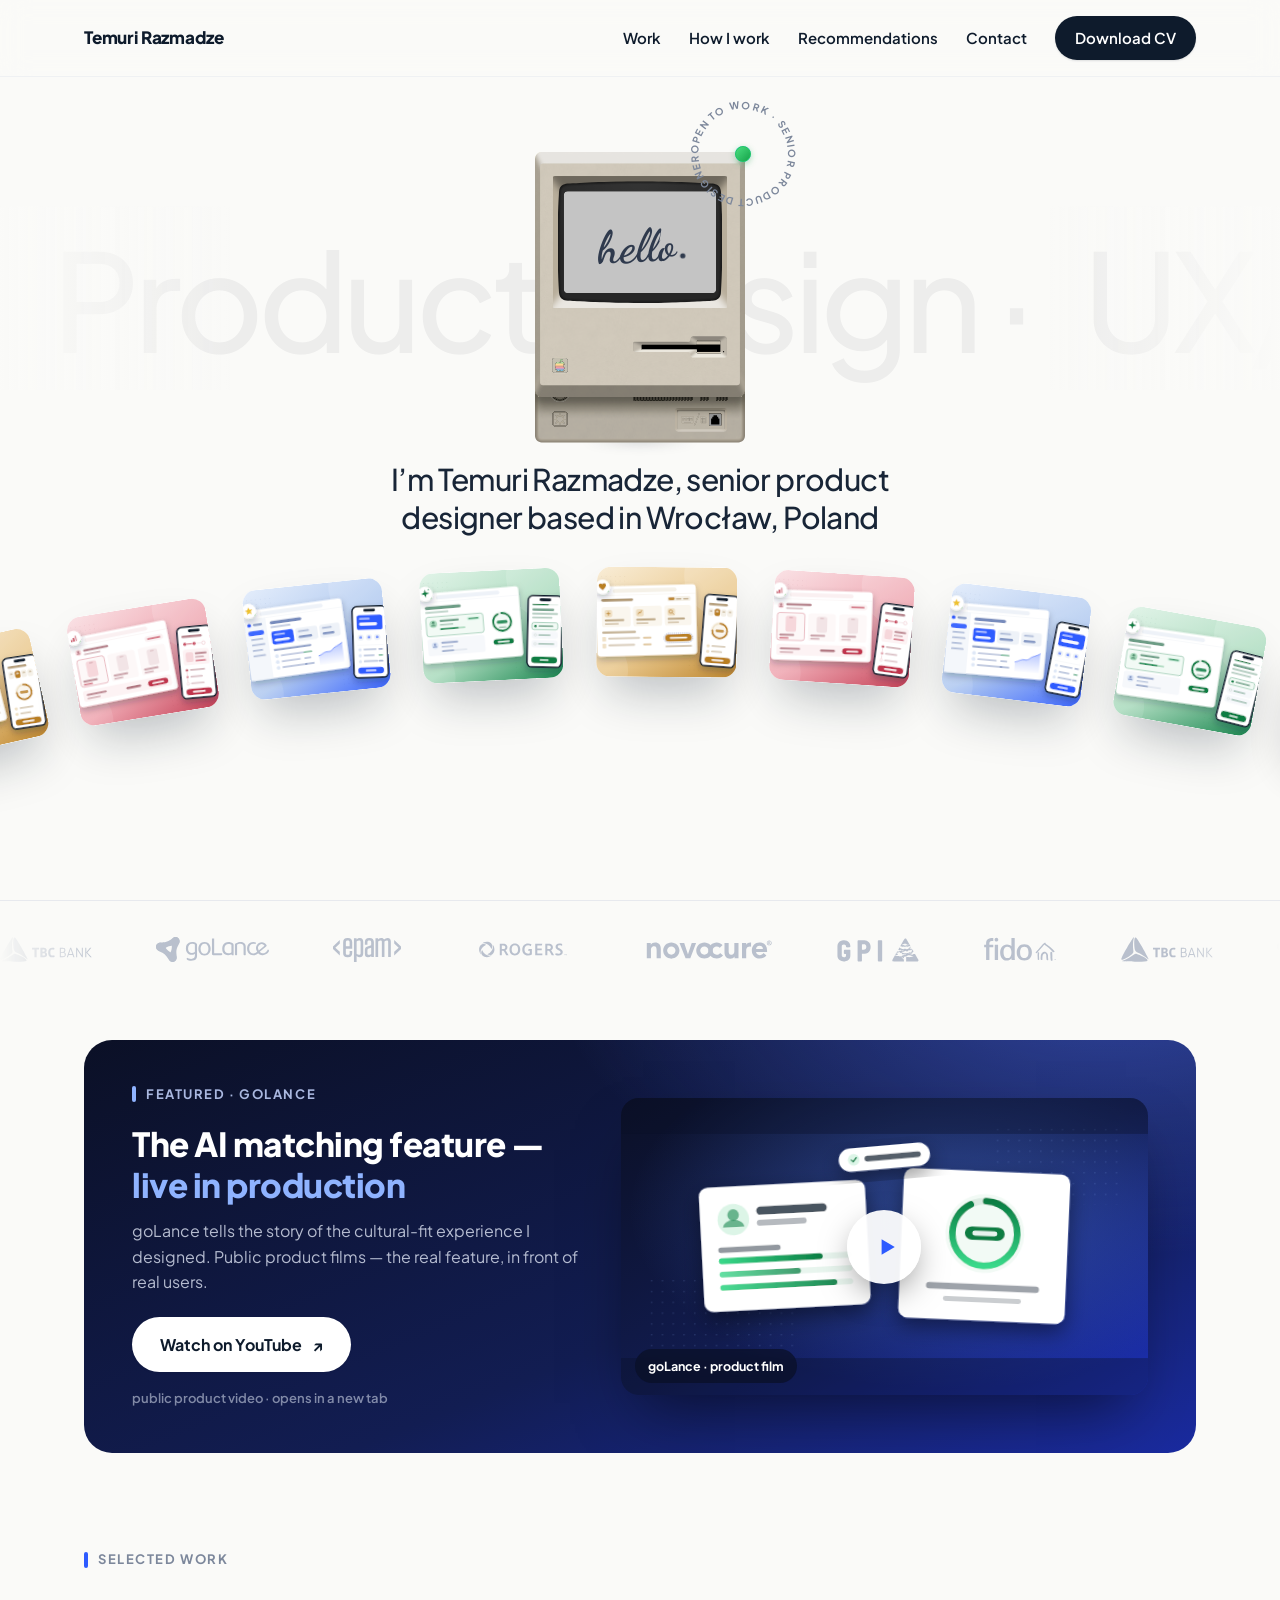
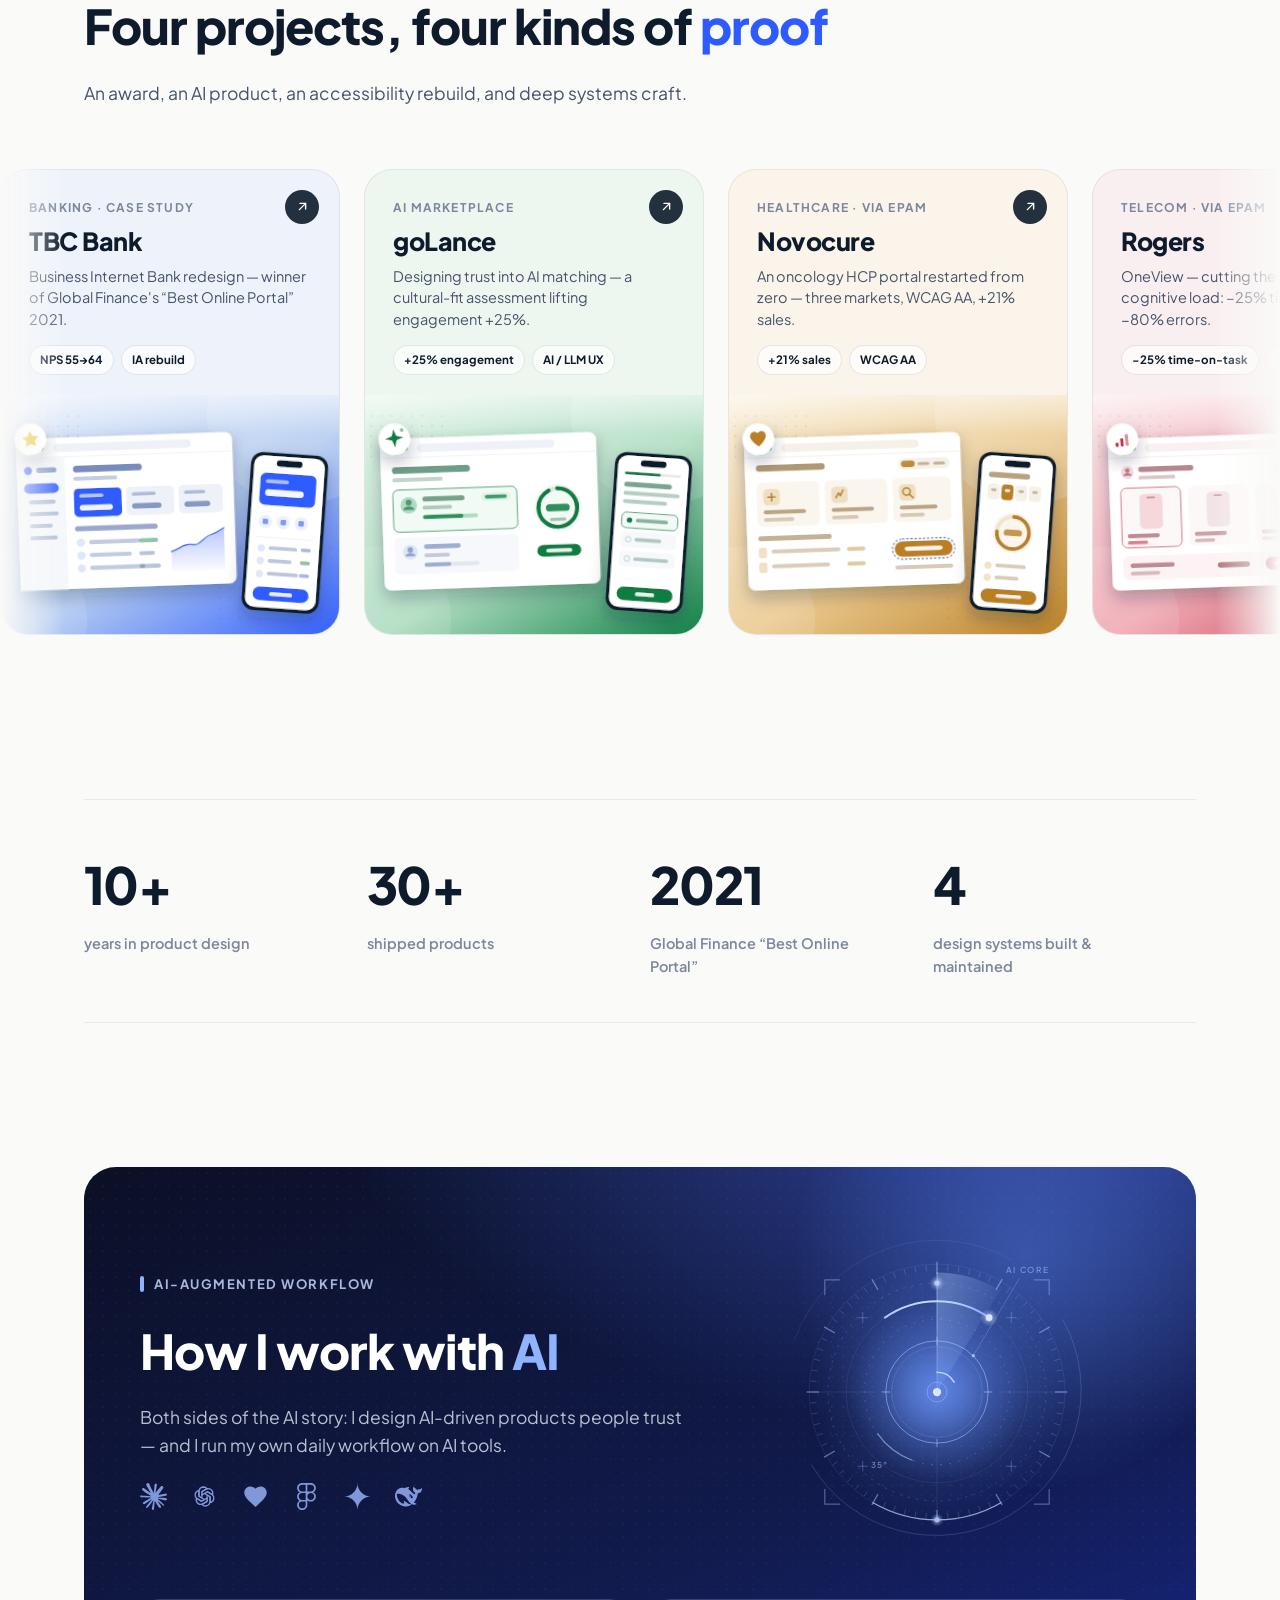
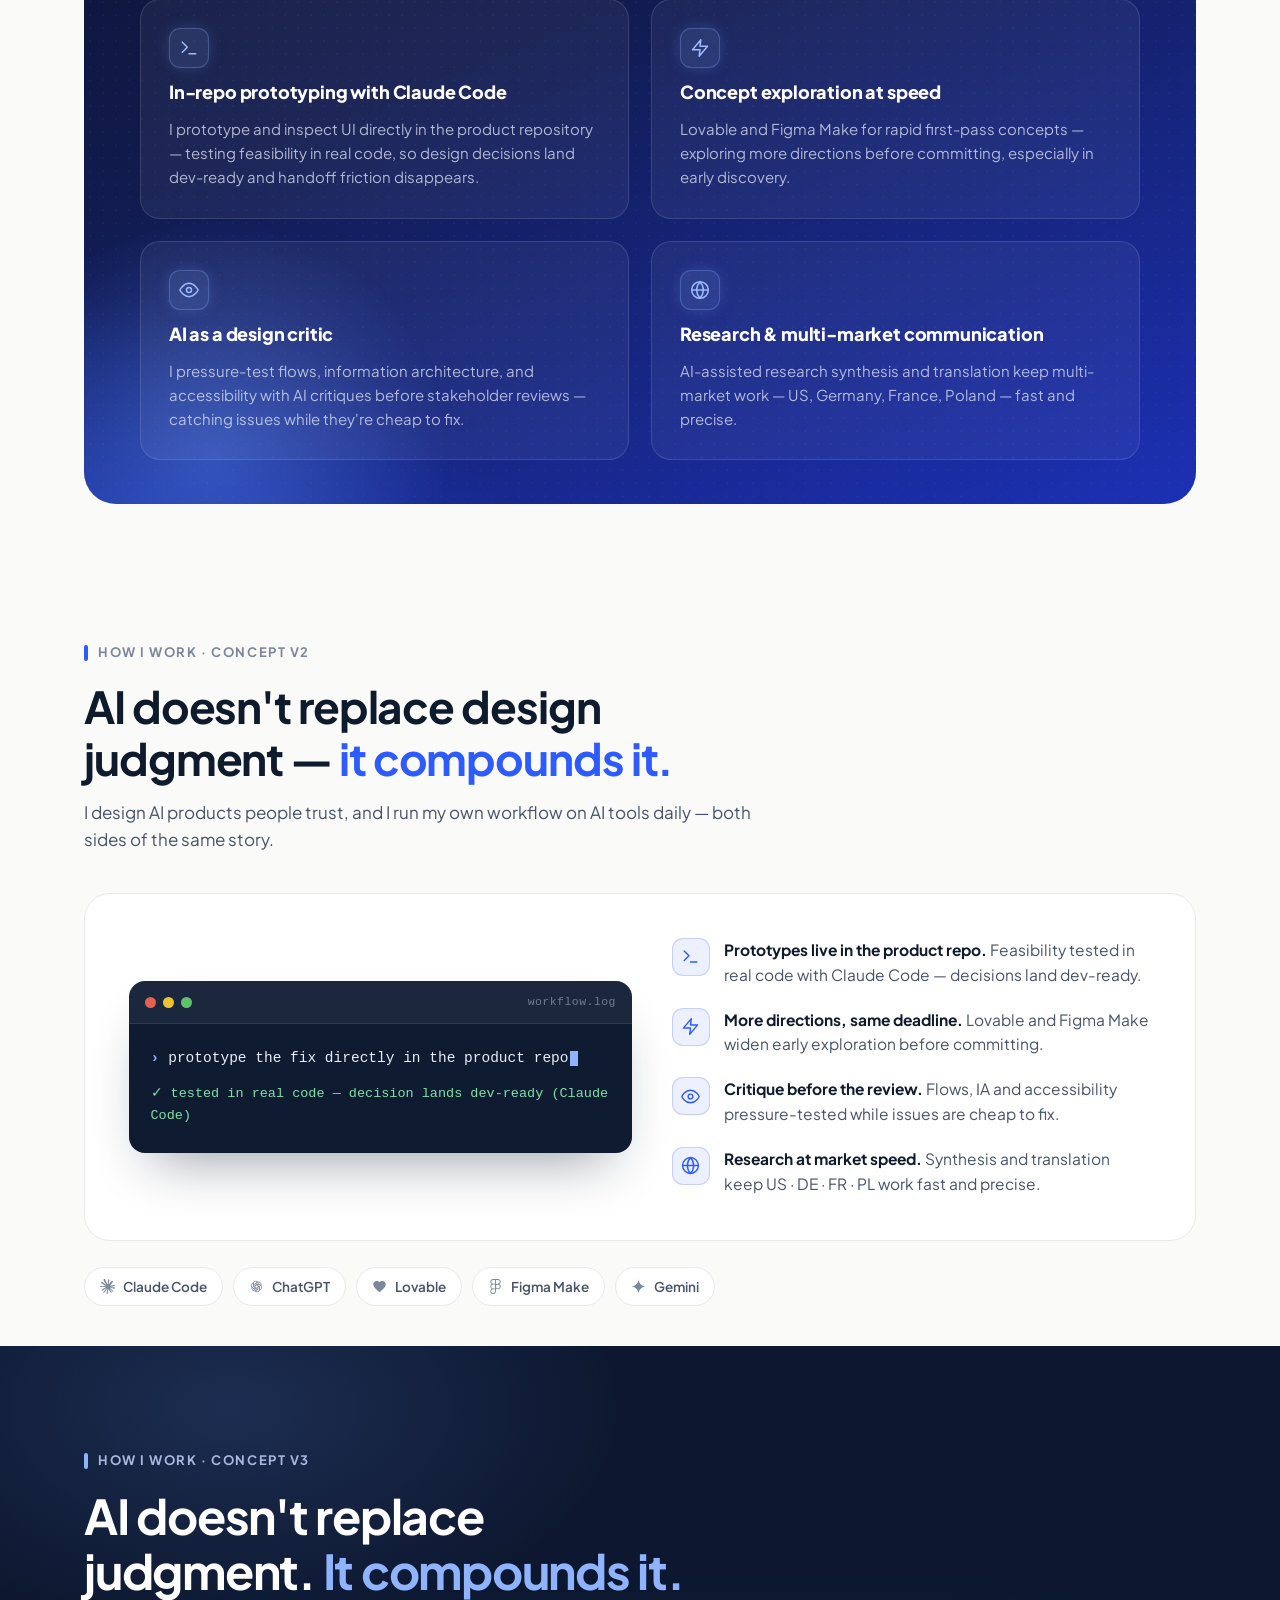
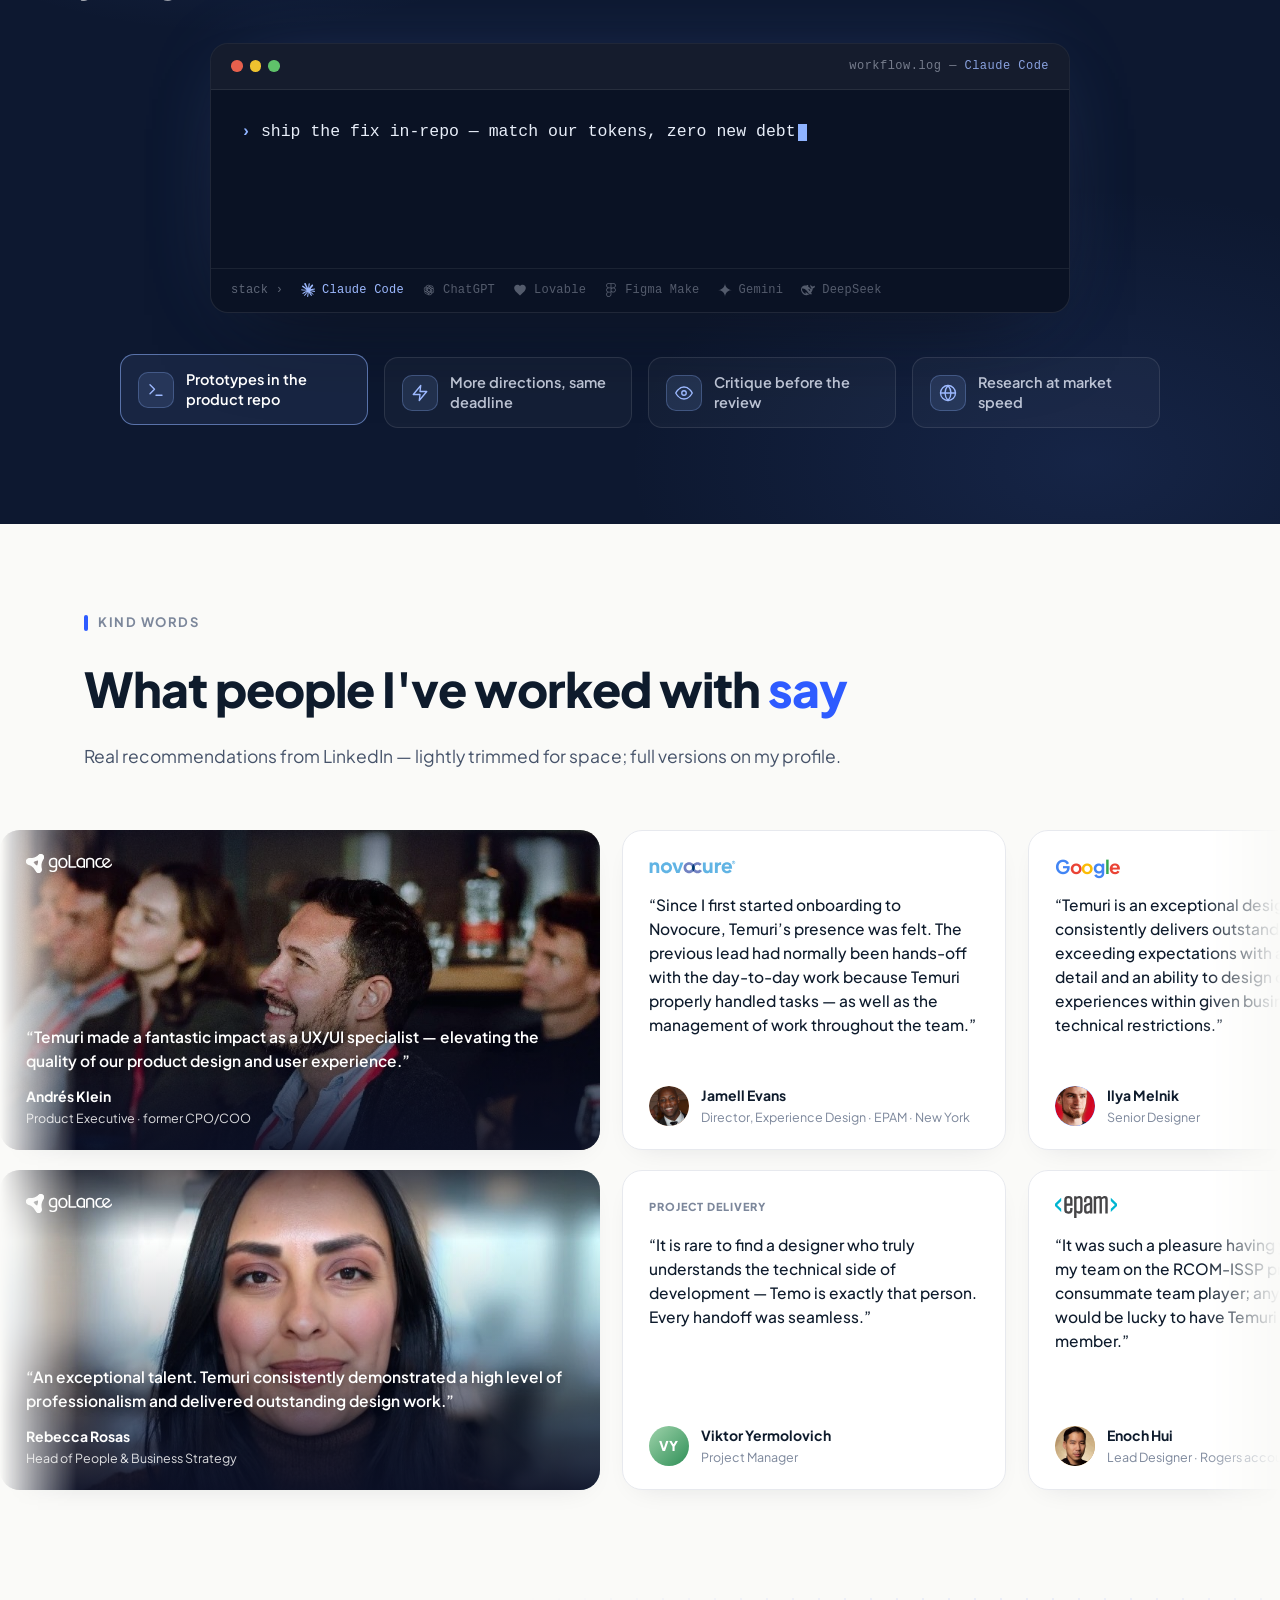
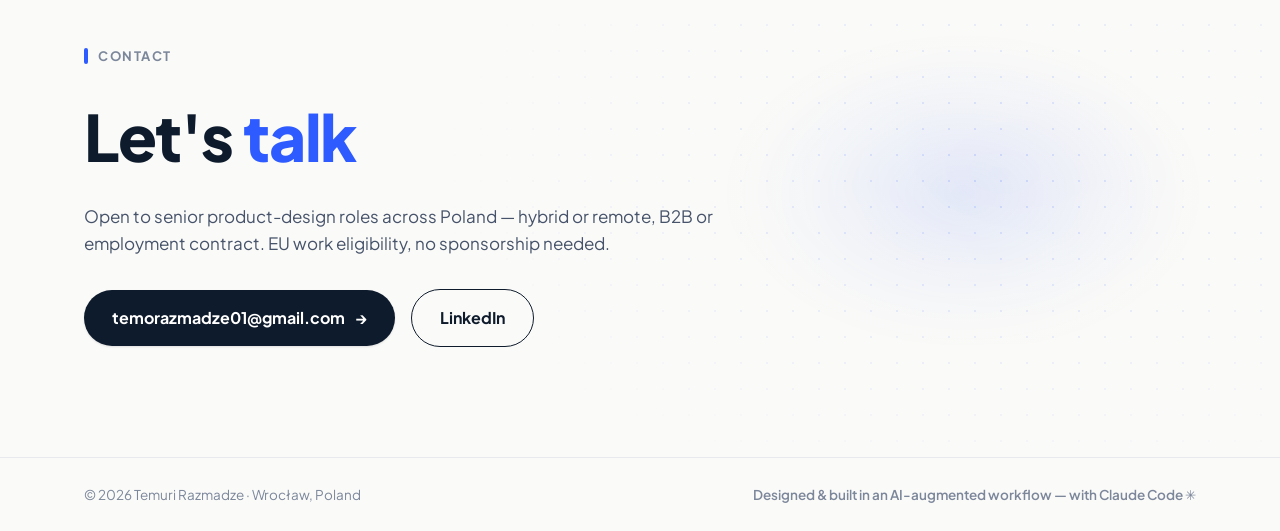
==== index.html @ 307d6592 "AI v3: logo dock in the console + senior-grade prompts The stack line is now a dock of six tool logo" ====
<!DOCTYPE html>
<html lang="en">
<head>
<meta charset="UTF-8">
<meta name="viewport" content="width=device-width, initial-scale=1.0">
<title>Temuri Razmadze — Senior Product Designer</title>
<meta name="description" content="Senior Product Designer with 10+ years across fintech, healthcare and AI. Global Finance award winner. Based in Wrocław, Poland.">
<link rel="canonical" href="https://temorazmadze07.github.io/Portfolio/">

<!-- Open Graph / social share preview -->
<meta property="og:type" content="website">
<meta property="og:site_name" content="Temuri Razmadze">
<meta property="og:title" content="Temuri Razmadze — Senior Product Designer">
<meta property="og:description" content="10+ years across fintech, healthcare and AI. Global Finance “Best Online Portal” 2021 winner. Open to senior product-design roles in Poland / EU.">
<meta property="og:url" content="https://temorazmadze07.github.io/Portfolio/">
<meta property="og:image" content="https://temorazmadze07.github.io/Portfolio/assets/og-image.png">
<meta property="og:image:type" content="image/png">
<meta property="og:image:width" content="1200">
<meta property="og:image:height" content="630">
<meta property="og:image:alt" content="Temuri Razmadze — I turn complex products into experiences people trust.">
<meta name="twitter:card" content="summary_large_image">
<meta name="twitter:title" content="Temuri Razmadze — Senior Product Designer">
<meta name="twitter:description" content="10+ years across fintech, healthcare and AI. Global Finance “Best Online Portal” 2021 winner. Open to senior product-design roles in Poland / EU.">
<meta name="twitter:image" content="https://temorazmadze07.github.io/Portfolio/assets/og-image.png">

<link rel="preconnect" href="https://fonts.googleapis.com">
<link rel="preconnect" href="https://fonts.gstatic.com" crossorigin>
<link href="https://fonts.googleapis.com/css2?family=Dancing+Script:wght@700&family=Plus+Jakarta+Sans:ital,wght@0,200..800;1,400&display=swap" rel="stylesheet">
<link rel="stylesheet" href="styles.css?v=47">
<link rel="icon" href="assets/favicon.svg" type="image/svg+xml">
<link rel="icon" href="assets/favicon-32.png" sizes="32x32" type="image/png">
<link rel="icon" href="assets/favicon-16.png" sizes="16x16" type="image/png">
<link rel="apple-touch-icon" href="assets/apple-touch-icon.png">
<link rel="shortcut icon" href="assets/favicon.ico">
<script>
// Must run before the browser restores scroll: always start at the top.
if ("scrollRestoration" in history) history.scrollRestoration = "manual";
</script>
</head>
<body>

<div class="curtain" aria-hidden="true"></div>

<header class="nav" id="top">
  <div class="nav-inner">
    <a class="nav-name" href="#top">Temuri&nbsp;Razmadze</a>
    <button class="nav-toggle" type="button" aria-label="Open menu" aria-expanded="false" aria-controls="nav-links"><span class="nav-burger" aria-hidden="true"></span></button>
    <nav class="nav-links" id="nav-links" aria-label="Main">
      <a href="#work">Work</a>
      <a href="#ai">How I work</a>
      <a href="#words">Recommendations</a>
      <a href="#contact">Contact</a>
      <a class="btn btn-small" href="assets/CV_Temuri_Razmadze.pdf" download aria-label="Download CV (PDF)"><span class="cv-long">Download CV</span><span class="cv-short" aria-hidden="true">CV</span></a>
    </nav>
  </div>
</header>

<main>
  <!-- ============ HERO v2 — matmac-style: giant marquee + retro Mac + orbit badge ============
       v1 hero (showreel layout) lives in git history; its CSS/JS stay in place, unused. -->
  <section class="hero2">
    <div class="hero2-marquee" aria-hidden="true">
      <div class="hero2-mq-track">
        <ul>
          <li>Product Design ·</li><li>UX/UI ·</li><li>Design Systems ·</li><li>Fintech ·</li><li>Healthcare ·</li><li>AI Products ·</li>
        </ul>
        <ul>
          <li>Product Design ·</li><li>UX/UI ·</li><li>Design Systems ·</li><li>Fintech ·</li><li>Healthcare ·</li><li>AI Products ·</li>
        </ul>
      </div>
    </div>
    <div class="hero2-stage">
      <div class="hero2-mac" aria-hidden="true">
        <div class="hero2-badge">
          <span class="hero2-dot"></span>
          <svg class="hero2-ring" viewBox="0 0 200 200">
            <defs><path id="h2circ" d="M100,100 m-57,0 a57,57 0 1,1 114,0 a57,57 0 1,1 -114,0"/></defs>
            <text><textPath href="#h2circ">OPEN TO WORK · SENIOR PRODUCT DESIGNER&#160;</textPath></text>
          </svg>
        </div>
        <!-- Macintosh mockup from Figma Community (assets/mac.svg, viewBox cropped
             to the front body). The old hand-drawn TemoMac svg lives in git history. -->
        <img class="hero2-macsvg" src="assets/mac.svg" alt="" width="706" height="978">
        <!-- Dancing Script "hello" revealed by an animated stroke mask that
             traces the pen's route over the glyphs — writing, in the real font -->
        <svg class="hero2-hello" viewBox="22 0 96 58" width="96" height="58" xmlns="http://www.w3.org/2000/svg" aria-hidden="true">
          <defs>
            <mask id="helloMask" maskUnits="userSpaceOnUse" x="0" y="0" width="150" height="70">
              <path class="hh-mask" pathLength="1" d="M28 44 C30 36 33 24 36 16 C38 10 41 7 43 9 C44 11 42 18 40 24 C38 33 37 41 37 46 C37 48 38 49 39 48 C41 46 42 40 44 35 C45 31 47 30 48 33 C49 36 48 42 48 46 C49 50 51 49 53 46 C55 42 58 36 60 33 C61 31 62 32 61 34 C59 38 56 40 54 41 C52 42 52 45 54 46 C56 48 60 47 63 44 C66 44 68 36 70 26 C72 15 75 7 76 6 C77 6 77 11 76 17 C74 27 71 38 70 44 C70 48 70 50 72 49 C74 46 77 38 80 28 C82 16 86 7 87 6 C88 6 88 11 87 17 C85 27 82 38 81 44 C81 48 81 50 83 49 C85 48 88 46 90 42 C92 36 95 32 98 31 C95 30 92 33 91 37 C90 41 92 45 95 45 C99 45 102 42 102 38 C102 34 100 31 98 31 C100 32 103 36 104 40 C105 43 106 46 106 47"/>
            </mask>
          </defs>
          <text class="hh-text" x="66" y="48" text-anchor="middle" mask="url(#helloMask)">hello</text>
          <circle class="hh-dot" cx="112" cy="45" r="2.6" fill="#2f3a4d"/>
        </svg>
      </div>
      <h1 class="hero2-intro">I’m Temuri Razmadze, senior product designer based in Wrocław, Poland</h1>
    </div>
    <!-- project cards drifting along an arc (matmac-style). Placeholder arts for
         now; to link a card later, wrap its img in <a href="tbc.html"> etc. -->
    <div class="hero2-arc" aria-hidden="true">
      <div class="hero2-arc-track">
        <div class="hero2-card"><img src="assets/ph-tbc.svg" alt="" loading="lazy"></div>
        <div class="hero2-card"><img src="assets/ph-golance.svg" alt="" loading="lazy"></div>
        <div class="hero2-card"><img src="assets/ph-novocure.svg" alt="" loading="lazy"></div>
        <div class="hero2-card"><img src="assets/ph-rogers.svg" alt="" loading="lazy"></div>
        <div class="hero2-card"><img src="assets/ph-tbc.svg" alt="" loading="lazy"></div>
        <div class="hero2-card"><img src="assets/ph-golance.svg" alt="" loading="lazy"></div>
        <div class="hero2-card"><img src="assets/ph-novocure.svg" alt="" loading="lazy"></div>
        <div class="hero2-card"><img src="assets/ph-rogers.svg" alt="" loading="lazy"></div>
        <div class="hero2-card"><img src="assets/ph-tbc.svg" alt="" loading="lazy"></div>
        <div class="hero2-card"><img src="assets/ph-golance.svg" alt="" loading="lazy"></div>
        <div class="hero2-card"><img src="assets/ph-novocure.svg" alt="" loading="lazy"></div>
        <div class="hero2-card"><img src="assets/ph-rogers.svg" alt="" loading="lazy"></div>
      </div>
    </div>
  </section>

  <!-- ============ TRUST STRIP ============ -->
  <section class="trust" aria-label="Companies I have designed for">
    <svg width="0" height="0" style="position:absolute" aria-hidden="true">
      <defs>
        <symbol id="lg-epam" viewBox="0 0 225.2 79.3">
          <g fill="currentColor" transform="translate(-399.4 -472.35)">
            <path d="M441.9,507.85v14.5c0,3.7,1.8,5.5,5.5,5.5H449c3.7,0,5.5-1.8,5.5-5.5v-7.1H463v6.8c0,9.3-4.7,14.1-14.1,14.1h-1.8c-9.3,0-14.1-4.7-14.1-13v-35.6c0-10.4,4.7-15.2,14.1-15.2h1.8c9.3,0,14.1,4.7,14.1,14.1v21.3H441.9Zm0-8.5h12.5v-13.2c0-3.7-1.8-5.5-5.5-5.5h-1.4c-3.7,0-5.5,1.8-5.5,5.5v13.2Z"/>
            <path d="M468.8,473.15h8.8v4a14.74,14.74,0,0,1,10.7-4.7c7.5,0,11.2,5,11.2,12.3v39c0,7.4-3.7,12.3-11.2,12.3a14.86,14.86,0,0,1-10.7-4.5v20.1h-8.8Zm8.8,51.4a12.23,12.23,0,0,0,8.1,3.2c3.2,0,5.1-1.5,5.1-5.1v-36.8c0-3.6-1.8-5.1-5.1-5.1a12.75,12.75,0,0,0-8.1,3.2Z"/>
            <path d="M504.8,513.75c0-7.7,2.5-10.8,9.2-13.1l11.8-4v-10.5c0-3.7-1.8-5.7-5.5-5.7h-1.4c-3.7,0-5.5,2-5.5,5.7V495h-8.5v-8.5c0-9.3,4.7-14.1,14.1-14.1h1.7c9.3,0,14.1,4.7,14.1,14.1v48.9H526v-3.9a14.87,14.87,0,0,1-10.7,4.6c-7,0-10.3-4-10.3-11v-11.3Zm21,11.1v-20.5l-8,3c-3.2,1.3-4.3,2.9-4.3,6.5v9.5c0,3,1.5,4.5,4.3,4.5A14.48,14.48,0,0,0,525.8,524.85Z"/>
            <path d="M570,535.35h-8.8v-50.1c0-3.1-1.5-4.5-4.2-4.5-2.4,0-5,.9-8.1,3.1v51.5h-8.8v-62.2h8.8v4a15.09,15.09,0,0,1,10.7-4.7c4.5,0,7.5,1.8,9.1,5.1,3.1-2.7,6.8-5.1,11.9-5.1,6.8,0,10.3,4.2,10.3,11v52h-8.8v-50.2c0-3.1-1.5-4.5-4.2-4.5-2.4,0-5,.9-8.1,3.1v51.5Z"/>
            <path d="M421.9,478.85v11.5l-14.7,14,14.7,13.8v11.7l-22.5-21.2v-8.4Z"/>
            <path d="M624.6,500.25v8.4l-22.5,21.2v-11.7l14.7-13.8-14.7-14.1v-11.4Z"/>
          </g>
        </symbol>
        <symbol id="lg-golance" viewBox="0 0 136 30">
          <path fill="currentColor" d="M107.997 13.1834V11.6207C107.997 9.69205 107.423 8.27344 106.275 7.36456C105.148 6.43349 103.599 5.96802 101.628 5.96802C100.458 5.96802 99.4075 6.12313 98.4759 6.43349C97.5445 6.72165 96.7971 7.03201 96.2338 7.36456C95.7789 7.65273 95.4539 7.95192 95.259 8.26228C95.0857 8.55044 94.9991 8.92725 94.9991 9.39286V13.1834V15.0121V20.7312C94.9991 21.1525 95.1182 21.4628 95.3565 21.6623C95.5947 21.8396 95.9414 21.9283 96.3963 21.9283C96.6562 21.9283 96.8946 21.8951 97.1111 21.8286C97.3278 21.7842 97.4903 21.7398 97.5986 21.6955V15.0121V13.1834V9.25981C98.0752 8.97165 98.6492 8.71672 99.3208 8.49501C99.9923 8.27344 100.761 8.16259 101.628 8.16259C102.776 8.16259 103.686 8.45075 104.358 9.02708C105.051 9.6034 105.397 10.5123 105.397 11.7536V13.1834V15.0121V20.7312C105.397 21.1525 105.506 21.4628 105.722 21.6623C105.961 21.8396 106.318 21.9283 106.795 21.9283C107.033 21.9283 107.26 21.8951 107.477 21.8286C107.715 21.7842 107.889 21.7398 107.997 21.6955V15.0121V13.1834Z"/>
          <path fill="currentColor" d="M68.7678 21.7982C68.3561 21.7982 68.0096 21.6652 67.7278 21.3992C67.4679 21.111 67.3379 20.7564 67.3379 20.3352V1.64832H70.0025V19.4707H79.3284C79.4368 19.5594 79.5234 19.7035 79.5885 19.903C79.6534 20.1025 79.6859 20.3242 79.6859 20.5679C79.6859 20.9448 79.5885 21.2441 79.3935 21.4657C79.1985 21.6874 78.9386 21.7982 78.6136 21.7982H68.7678Z"/>
          <path fill="currentColor" d="M65.76 14.1172C65.76 15.7575 65.4567 17.1873 64.8501 18.4065C64.2434 19.6256 63.3878 20.5678 62.283 21.2327C61.1782 21.8978 59.8784 22.2303 58.3837 22.2303C56.8888 22.2303 55.5783 21.8978 54.4518 21.2327C53.347 20.5678 52.4913 19.6256 51.8847 18.4065C51.2782 17.1873 50.9749 15.7575 50.9749 14.1172C50.9749 12.4547 51.2782 11.0249 51.8847 9.82788C52.513 8.60865 53.3795 7.66654 54.4842 7.00156C55.6108 6.33659 56.9105 6.00403 58.3837 6.00403C59.8568 6.00403 61.1457 6.33659 62.2505 7.00156C63.3554 7.66654 64.211 8.60865 64.8176 9.82788C65.4457 11.0249 65.76 12.4547 65.76 14.1172ZM58.3837 8.1986C56.9322 8.1986 55.7733 8.73053 54.9068 9.79466C54.0618 10.8365 53.6394 12.2773 53.6394 14.1172C53.6394 15.9792 54.051 17.4312 54.8742 18.473C55.7191 19.5148 56.8888 20.0358 58.3837 20.0358C59.8568 20.0358 61.0049 19.5148 61.8281 18.473C62.6729 17.409 63.0953 15.957 63.0953 14.1172C63.0953 12.2773 62.6729 10.8365 61.8281 9.79466C61.0049 8.73053 59.8568 8.1986 58.3837 8.1986Z"/>
          <path fill="currentColor" fill-rule="evenodd" clip-rule="evenodd" d="M42.9955 21.3327C41.7391 21.3327 40.58 21.0888 39.5185 20.6011C38.457 20.0914 37.6014 19.2711 36.9516 18.1406C36.3016 17.0101 35.9767 15.5139 35.9767 13.6517C35.9767 11.9672 36.2908 10.5594 36.919 9.42899C37.569 8.29841 38.457 7.44496 39.5836 6.86864C40.7101 6.29231 41.999 6.00415 43.4504 6.00415C44.447 6.00415 45.3568 6.1372 46.18 6.40316C47.0249 6.64707 47.7289 6.95729 48.2921 7.33424C48.6171 7.55581 48.877 7.81074 49.072 8.0989C49.2887 8.365 49.397 8.69742 49.397 9.09644V18.8057V19.3708V22.4631C49.397 23.9263 49.0829 25.1011 48.4546 25.9878C47.848 26.8745 47.0032 27.5172 45.92 27.9163C44.8585 28.3153 43.6562 28.5148 42.3131 28.5148C41.23 28.5148 40.2984 28.3929 39.5185 28.149C38.7388 27.9052 38.208 27.7057 37.9264 27.5505C37.2764 27.1737 36.9516 26.6972 36.9516 26.1207C36.9516 25.8103 37.0165 25.5444 37.1465 25.3227C37.2981 25.1232 37.4823 24.9681 37.6989 24.8572C38.1539 25.212 38.7928 25.5333 39.6161 25.8215C40.4609 26.1319 41.3599 26.287 42.3131 26.287C43.7645 26.287 44.8694 25.9656 45.6276 25.3227C46.4075 24.6799 46.7974 23.6713 46.7974 22.297V20.2004C46.4856 20.4451 46.074 20.6784 45.5626 20.9004C44.8694 21.1886 44.0137 21.3327 42.9955 21.3327ZM45.4001 8.49792C45.9634 8.67523 46.4292 8.8859 46.7974 9.12967V17.7505C46.4774 18.0693 46.0767 18.3656 45.5951 18.6394C45.0102 18.9718 44.2411 19.1381 43.2879 19.1381C41.9665 19.1381 40.8509 18.7169 39.9411 17.8746C39.0529 17.0323 38.6088 15.6136 38.6088 13.6185C38.6088 11.8229 39.0529 10.4708 39.9411 9.56191C40.8292 8.65316 41.999 8.19872 43.4504 8.19872C44.2086 8.19872 44.8585 8.29841 45.4001 8.49792Z"/>
          <path fill="currentColor" fill-rule="evenodd" clip-rule="evenodd" d="M86.8771 21.848C85.5925 21.848 84.4076 21.5975 83.3225 21.0965C82.2372 20.5728 81.3625 19.7303 80.6981 18.5691C80.0336 17.4078 79.7014 15.8708 79.7014 13.9581C79.7014 12.2277 80.0226 10.7817 80.6648 9.62048C81.3293 8.45922 82.2372 7.58263 83.3889 6.99057C84.5406 6.3985 85.8583 6.10254 87.3421 6.10254C88.3608 6.10254 89.291 6.23922 90.1325 6.51245C90.9963 6.76281 91.7161 7.08164 92.2919 7.46868C92.6242 7.69644 92.8899 7.95823 93.0892 8.25433C93.3107 8.52756 93.4214 8.86913 93.4214 9.27891V19.8329V21.848C93.4214 21.848 91.3743 22.3703 90.963 21.4039C90.7857 20.9868 90.7637 20.685 90.7637 20.685C90.4449 20.9363 90.0242 21.1759 89.5014 21.4039C88.7927 21.7 87.9179 21.848 86.8771 21.848ZM90.7637 9.31308V18.1684C90.4366 18.4958 90.0269 18.8002 89.5346 19.0814C88.9367 19.4229 88.1505 19.5937 87.176 19.5937C85.825 19.5937 84.6845 19.161 83.7544 18.2959C82.8463 17.4306 82.3923 15.9733 82.3923 13.9241C82.3923 12.0797 82.8463 10.6907 83.7544 9.75716C84.6623 8.82353 85.8583 8.35671 87.3421 8.35671C88.1172 8.35671 88.7817 8.45922 89.3353 8.66411C89.9111 8.84626 90.3873 9.06258 90.7637 9.31308Z"/>
          <path fill="currentColor" fill-rule="evenodd" clip-rule="evenodd" d="M124.866 17.8402L132.582 11.4077C132.889 11.1683 133.084 10.9086 133.168 10.6284C133.242 10.3295 133.158 9.97474 132.915 9.5641C132.256 8.44416 131.426 7.60651 130.427 7.05089C129.435 6.46546 128.366 6.19386 127.222 6.23607C126.095 6.26707 124.974 6.62482 123.859 7.30944C122.982 7.84818 122.261 8.50616 121.699 9.28365C121.125 10.0424 120.734 10.8794 120.526 11.7947C120.336 12.6987 120.334 13.6662 120.518 14.6968C120.709 15.6977 121.769 17.7083 121.769 17.7083C121.769 17.7083 120.091 18.9459 119.446 19.2253C118.801 19.5047 118.101 19.6942 117.229 19.6942C115.783 19.6942 114.582 19.1943 113.625 18.1945C112.668 17.1946 112.19 15.76 112.19 13.8907C112.19 12.0431 112.647 10.6195 113.561 9.61963C114.497 8.61973 115.719 8.11978 117.229 8.11978C118.122 8.11978 118.963 8.32416 119.253 8.47433C119.253 8.47433 121.138 7.43249 120.22 6.82542C119.542 6.37646 118.548 5.96802 117.229 5.96802C115.762 5.96802 114.444 6.25057 113.274 6.81569C112.126 7.40257 111.222 8.28282 110.563 9.45658C109.904 10.6303 109.574 12.1084 109.574 13.8907C109.574 15.6513 109.915 17.1185 110.595 18.2922C111.275 19.4878 112.19 20.379 113.338 20.9657C114.507 21.5744 115.783 21.8787 117.165 21.8787C118.483 21.8787 119.446 21.5754 120.22 21.204C121.059 20.8498 122.414 19.9508 122.93 19.4231C123.498 20.0803 124.148 20.694 124.809 21.0964C125.981 21.7751 127.232 22.0615 128.563 21.9555C129.913 21.8384 131.292 21.3478 132.7 20.4837C133.504 19.9899 134.171 19.4533 134.701 18.8738C135.25 18.2831 135.628 17.7206 135.836 17.1864C136.051 16.6222 136.055 16.1627 135.846 15.808C135.714 15.5841 135.535 15.4274 135.308 15.338C135.088 15.2186 134.839 15.1554 134.561 15.1482C134.371 15.6713 134.042 16.2543 133.575 16.8972C133.108 17.54 132.49 18.0972 131.722 18.5685C130.276 19.4551 128.909 19.774 127.617 19.5249C126.621 19.3084 125.696 18.7415 124.866 17.8402ZM130.6 10.4515C129.923 9.46991 129.081 8.8432 128.075 8.57146C127.057 8.28111 126 8.47265 124.903 9.14607C123.77 9.84191 123.076 10.8398 122.82 12.1398C122.579 13.3763 122.846 14.6905 123.704 16.1913L130.6 10.4515Z"/>
          <path fill="currentColor" fill-rule="evenodd" clip-rule="evenodd" d="M28.417 5.27847C28.4959 3.77077 27.9113 2.24387 26.7021 1.19089C24.6466 -0.599161 21.565 -0.341963 19.819 1.76533C19.1319 2.59454 18.754 3.58663 18.6737 4.59415C18.5511 5.65418 18.6706 6.71445 18.8062 7.91608C19.0012 9.64536 19.2292 11.6671 18.816 14.4012C18.4744 16.6613 17.5272 18.544 16.6699 20.2482C16.0659 21.4492 15.5065 22.5613 15.2348 23.6545C14.743 25.4754 15.2829 27.5054 16.7799 28.8092C18.8354 30.5991 21.917 30.342 23.663 28.2347C24.3088 27.4553 24.6815 26.5319 24.7906 25.5873C25.0018 24.2404 24.8553 22.7818 24.7011 21.2472C24.5124 19.3688 24.3122 17.3767 24.7426 15.3368C25.3194 12.6023 26.2036 10.9215 26.9624 9.47896C27.605 8.25739 28.1577 7.20672 28.3578 5.832C28.3863 5.65624 28.4055 5.47939 28.4157 5.30229C28.4162 5.29451 28.4168 5.28673 28.4173 5.27883L28.417 5.27847Z"/>
          <path fill="currentColor" fill-rule="evenodd" clip-rule="evenodd" d="M25.751 9.42706C27.063 8.74659 28.0596 7.47027 28.3442 5.8779C28.8281 3.171 27.0716 0.576052 24.4211 0.0819324C23.3779 -0.112677 22.3515 0.0472888 21.4608 0.477957C20.5055 0.897078 19.6704 1.53026 18.7243 2.24779C17.3625 3.28052 15.7701 4.48793 13.2563 5.48334C11.1784 6.30614 9.11644 6.40618 7.24984 6.49662C5.93347 6.56055 4.71432 6.61963 3.65555 6.92437C1.87454 7.39673 0.43241 8.88334 0.0801746 10.8536C-0.403722 13.5605 1.35266 16.1555 4.00325 16.6496C4.98415 16.8325 5.95009 16.7021 6.80219 16.328C8.04365 15.8442 9.20096 14.9893 10.4186 14.0898C11.9094 12.9884 13.4907 11.8203 15.4272 11.1855C18.023 10.3345 19.8832 10.2793 21.4796 10.2321C22.8322 10.1919 23.9955 10.1575 25.2566 9.64938C25.4179 9.58751 25.5755 9.51701 25.7289 9.43848C25.7363 9.43484 25.7436 9.43131 25.7509 9.42767L25.751 9.42706Z"/>
          <path fill="currentColor" fill-rule="evenodd" clip-rule="evenodd" d="M17.338 29.166C18.5749 29.9901 20.1605 30.2346 21.6578 29.6874C24.2031 28.7573 25.5296 25.8919 24.6205 23.2875C24.2634 22.2642 23.6142 21.4334 22.8033 20.8583C21.9665 20.2178 21.0078 19.7932 19.9211 19.3118C18.3594 18.6203 16.5336 17.8117 14.4261 16.0772C12.684 14.6436 11.5647 12.861 10.5515 11.2472C9.83788 10.1108 9.17689 9.05808 8.38804 8.27033C7.09301 6.92226 5.1034 6.38587 3.24911 7.06343C0.70386 7.99357 -0.622596 10.8589 0.286431 13.4634C0.622589 14.4265 1.2174 15.219 1.9623 15.7885C2.99673 16.6497 4.30506 17.2491 5.68164 17.8798C7.36629 18.6515 9.15303 19.4701 10.6644 20.8725C12.6903 22.7522 13.6701 24.3781 14.5111 25.7735C15.2215 26.9522 15.8327 27.9664 16.8918 28.8303C17.0309 28.9479 17.1761 29.0574 17.3264 29.1581C17.3302 29.1608 17.334 29.1634 17.3378 29.166H17.338Z"/>
        </symbol>
              <symbol id="lg-rogers" viewBox="-64.16469 -18.6757 556.09398 112.0542"><path fill="currentColor" d="M394.9912 33.641c-1.386-.74-2.4368-1.2961-3.7452-1.9953-4.4075-2.3468-7.8296-4.199-7.8296-8.1608 0-4.4484 4.2194-6.3496 8.9295-6.3496 6.3128 0 11.1945 2.1016 12.1758 2.4695v-9.3956c-.785-.2413-5.119-1.6886-13.1326-1.6886-12.2862 0-18.8975 7.2532-18.8975 15.5244 0 8.2508 6.7012 12.503 12.278 15.4713 1.2757.6787 2.8171 1.5005 4.0355 2.1465 4.6201 2.4614 8.0137 4.3953 8.0137 8.6678 0 4.8614-4.6978 7.1592-9.3874 7.1592-8.0096 0-12.871-2.9234-13.6968-3.3772l-2.7108 8.308c.7932.4743 7.1796 3.737 16.5915 3.737 11.5176 0 20.1241-6.7462 20.1241-16.7265 0-7.0855-4.8204-11.5707-12.7482-15.7901m-55.8053 1.5618h-6.689V17.6096h6.689c8.8273 0 10.3769 5.72 10.3769 8.7128 0 3.4998-1.7745 8.8804-10.3769 8.8804m10.3483 6.9506v-.3557c2.2978-.8627 10.2746-4.894 10.2746-15.418 0-7.5067-4.8409-17.1395-20.3612-17.1395h-16.935v56.2223h9.9844V43.5681h3.5857c5.1761 0 6.4886 1.8848 9.7186 7.6866l8.03 14.2078h11.5094l-9.2975-16.3993c-3.0583-5.4788-5.4092-6.5909-6.509-6.9098M117.4 35.2028h-6.6849V17.6096H117.4c8.8354 0 10.3727 5.72 10.3727 8.7128 0 3.4998-1.7703 8.8804-10.3727 8.8804m10.3523 6.9506v-.3557c2.3019-.8627 10.2746-4.894 10.2746-15.418 0-7.5067-4.845-17.1395-20.3653-17.1395h-16.939v56.2223h9.9925V43.5681h3.5898c5.168 0 6.4804 1.8848 9.7104 7.6866l8.0341 14.2078h11.5053l-9.2974-16.3993c-3.0501-5.4788-5.4052-6.5909-6.505-6.9098m110.7315 1.0917h8.5738v12.597c-2.1793 1.0262-4.4811 1.705-8.1609 1.705-11.8855 0-17.7854-7.9401-17.7854-20.067 0-11.955 5.9857-20.3243 18.1411-20.3243 4.4607 0 8.9827 1.435 12.736 3.7942l2.813-8.6229c-4.4239-2.31-10.291-3.7983-16.3094-3.7983-17.168 0-28.0928 12.5561-28.0928 29.6383 0 16.1336 9.6654 28.0028 27.7411 28.0028 7.6989 0 14.024-1.9585 19.0406-4.522V35.121h-16.0436zm45.1381-2.2692h21.551v-8.3612h-21.551V17.6014h21.641l2.7311-8.3612h-34.61v56.2223h34.6918v-8.3612h-24.4539zM174.2764 57.547c-10.2092 0-15.5325-7.429-15.5325-20.1527 0-12.8096 5.3233-20.2385 15.5325-20.2385 10.4587 0 15.5285 7.7683 15.5285 20.2385 0 12.7237-5.401 20.1527-15.5285 20.1527m0-49.0182c-16.3216 0-26.2447 11.7874-26.2447 28.8655 0 17.2498 10.013 28.7796 26.2447 28.7796 16.0682 0 26.2407-11.5298 26.2407-28.7796 0-16.9922-9.919-28.8655-26.2407-28.8655m252.1397 50.6904l-1.844 4.796h-.026l-1.8644-4.796h-1.3615v6.2433h.8463v-5.2211h.023l2.0524 5.2211h.5724l2.0566-5.2211h.0229v5.2211h.8708v-6.2433h-1.3533zm-10.982.7687h2.0076v5.4746h.8667V59.988h2.0076v-.7687h-4.8818zM60.1392 34.7735c2.4083-3.1482 4.2808-8.3489 4.2808-13.7009C64.42 10.1684 54.2148 0 37.3044 0 26.9234 0 18.6808 4.1745 13.108 8.9336c2.7312-.8913 6.6113-1.795 11.4645-1.795 12.9772 0 28.195 10.238 35.5667 27.635m-45.5756 5.1597c-2.4082 3.1442-4.2808 8.349-4.2808 13.6968 0 10.9043 10.2052 21.0727 27.1156 21.0727 10.381 0 18.6236-4.1745 24.1922-8.9295-2.727.8913-6.6072 1.7908-11.4603 1.7908-12.9772 0-28.195-10.2338-35.5667-27.6308m20.2058-25.3656c-3.1441-2.4123-8.3489-4.2849-13.6968-4.2849C10.1724 10.2828 0 20.488 0 37.4025c0 10.381 4.1745 18.6195 8.9295 24.1881-.8913-2.723-1.7908-6.6071-1.7908-11.4603 0-12.9731 10.2337-28.1909 27.6307-35.5626m32.7947 10.0048c0 12.9772-10.2338 28.195-27.6349 35.5667 3.1442 2.4082 8.353 4.2848 13.701 4.2848 10.9042 0 21.0726-10.2051 21.0726-27.1155 0-10.385-4.1786-18.6277-8.9295-24.1964.8872 2.723 1.7908 6.6072 1.7908 11.4604"/></symbol>
              <symbol id="lg-novocure" viewBox="-140 226 615 98"><path id="XMLID_21_" fill="currentColor" d="M-64.1,317.1h-20v-37.3c0-9.8-1.4-19.9-12-19.9c-14.2,0-15.3,13.1-15.3,17.1v40.1h-20v-73.6
	h19.1v8.9c4.5-6.9,11.8-10.7,21.1-10.7c17,0,27.1,10.9,27.1,29.2V317.1z"/>
<polyline id="XMLID_20_" fill="currentColor" points="66.6,297.6 84.5,243.5 105.5,243.5 77.6,317.1 54.9,317.1 25.9,243.5 48.4,243.5 
	66.2,297.6 66.6,297.6 "/>
<path id="XMLID_19_" fill="currentColor" d="M269,318.9c-17,0-27.1-10.9-27.1-29.2v-46.2h20v37.3c0,9.9,1.4,19.9,12,19.9
	c14.2,0,15.3-13.1,15.3-17.1v-40.1h20v73.6h-19.1v-8.9C285.7,315.1,278.3,318.9,269,318.9"/>
<path id="XMLID_16_" fill="currentColor" d="M410.1,318.8c-21.3,0-36.8-16.2-36.8-38.6c0-23.1,14.8-38.6,36.8-38.6c23.2,0,36.5,14.6,36.5,40
	v6h-53.1c1.5,9.2,8,14.8,17.3,14.8c9,0,13.8-4.5,17.7-9.3l0.7-0.8l14.5,11l-0.7,0.9C435.5,313.5,423.5,318.8,410.1,318.8 M393.6,272
	h33c-0.6-9.4-6.5-14.8-16.4-14.8C401.1,257.2,395.2,262.4,393.6,272"/>
<path id="XMLID_13_" fill="currentColor" d="M-13.6,318.9c-21.6,0-39.1-17.3-39.1-38.6c0-21.3,17.6-38.6,39.1-38.6
	c21.6,0,39.1,17.3,39.1,38.6C25.5,301.6,7.9,318.9-13.6,318.9 M-13.6,260.4c-11.1,0-20.1,8.9-20.1,19.9c0,10.9,9,19.9,20.1,19.9
	c11.1,0,20.1-8.9,20.1-19.9C6.5,269.3-2.5,260.4-13.6,260.4"/>
<path id="XMLID_12_" fill="currentColor" d="M346.1,317.1h-20v-73.6h20v8.8c4.4-6.7,11.8-10.6,20.4-10.6c0.6,0,1.3,0,2.1,0.1l1,0.1v19.5
	l-1.3-0.2c-1.5-0.2-2.8-0.4-4-0.4c-17.9,0-18.1,16.8-18.1,16.9V317.1z"/>
<path id="XMLID_9_" fill="currentColor" d="M145.3,318.4c-21.6,0-39.1-17.3-39.1-38.6c0-21.3,17.6-38.6,39.1-38.6
	c21.6,0,39.1,17.3,39.1,38.6C184.4,301.1,166.9,318.4,145.3,318.4 M145.3,260c-11.1,0-20.1,8.9-20.1,19.9c0,10.9,9,19.9,20.1,19.9
	c11.1,0,20.1-8.9,20.1-19.9C165.4,268.9,156.4,260,145.3,260"/>
<path id="XMLID_8_" fill="currentColor" d="M204.6,318.5c-21.6,0-39.1-17.3-39.1-38.6c0-21.3,17.6-38.6,39.1-38.6c10.5,0,20.4,4.2,27.7,11.7
	l0.7,0.8l-13.5,13.1l-0.7-0.8c-3.8-3.9-8.8-6-14.2-6c-11.1,0-20.1,8.9-20.1,19.9c0,10.9,9,19.9,20.1,19.9c6,0,11.7-2.7,15.5-7.4
	l0.7-0.8l14.6,11.7l-0.7,0.8C227.3,313.2,216.3,318.5,204.6,318.5"/>
<path id="XMLID_7_" fill="currentColor" d="M184.4,279.8c0-9.6-3.6-18.4-9.5-25.2c-5.9,6.8-9.5,15.6-9.5,25.2c0,9.6,3.6,18.4,9.5,25.2
	C180.8,298.3,184.4,289.5,184.4,279.8"/>
<path id="XMLID_2_" fill="currentColor" d="M456.9,231.3c6.5,0,11.7,5.3,11.7,11.9s-5.2,11.9-11.7,11.9c-6.4,0-11.6-5.3-11.6-11.9
	S450.5,231.3,456.9,231.3 M456.9,252.4c5,0,8.8-4.1,8.8-9.3c0-5.2-3.8-9.2-8.8-9.2c-4.9,0-8.7,4.1-8.7,9.2
	C448.2,248.3,452,252.4,456.9,252.4 M452.8,237.1h4.9c2.3,0,3.9,1.5,3.9,3.8c0,1.8-1.3,2.9-2.1,3.1v0.1c0,0,0.1,0.1,0.4,0.7l2.2,4.3
	h-3l-2-4.4h-1.6v4.4h-2.8V237.1z M457.1,242.7c1.1,0,1.7-0.7,1.7-1.8c0-1.1-0.6-1.7-1.7-1.7h-1.6v3.5H457.1z"/></symbol>
              <symbol id="lg-tbc" viewBox="0 0 156.67216 42.32074"><g
     id="layer1"
     transform="translate(179.13371,-233.76225)">
    <g
       id="g1413"
       transform="translate(0.4999957,-0.49999891)">
      <polygon
         transform="matrix(0.02381832,0,0,0.02381832,-179.13808,234.7582)"
         style="clip-rule:evenodd;fill:currentColor;fill-opacity:1;fill-rule:nonzero;image-rendering:optimizeQuality;shape-rendering:geometricPrecision;text-rendering:geometricPrecision"
         class="fil0"
         points="2441,1420 2441,874 2267,874 2267,747 2771,747 2771,874 2596,874 2596,1420 "
         id="polygon1339" />
      <path
         style="clip-rule:evenodd;fill:currentColor;fill-opacity:1;fill-rule:nonzero;stroke-width:0.02381832;image-rendering:optimizeQuality;shape-rendering:geometricPrecision;text-rendering:geometricPrecision"
         class="fil0"
         d="m -103.96746,265.65056 c 0.30964,-0.11909 0.54782,-0.33346 0.69073,-0.61928 0.11909,-0.30963 0.19055,-0.73836 0.19055,-1.31 0,-0.57164 -0.0715,-1.00037 -0.19055,-1.28619 -0.14291,-0.28582 -0.38109,-0.50019 -0.71455,-0.61928 -0.30964,-0.11909 -0.80982,-0.16673 -1.4291,-0.16673 h -1.92928 v 4.16821 h 1.92928 c 0.6431,0 1.11946,-0.0476 1.45292,-0.16673 z m -0.35728,-6.74058 c 0.262,-0.1191 0.45255,-0.30964 0.57164,-0.57164 0.0953,-0.262 0.16673,-0.6431 0.16673,-1.19092 0,-0.524 -0.0714,-0.9051 -0.16673,-1.1671 -0.11909,-0.262 -0.30964,-0.45254 -0.57164,-0.57164 -0.28582,-0.0953 -0.66691,-0.16672 -1.21473,-0.16672 h -1.81019 v 3.83474 h 1.78637 c 0.54782,0 0.95273,-0.0715 1.23855,-0.16672 z m -0.83364,-6.35949 c 3.33457,0 5.00185,1.42909 5.00185,4.28729 0,1.02419 -0.21437,1.81019 -0.69073,2.40565 -0.47637,0.57164 -1.14328,0.88128 -2.00074,0.95274 1.07182,0.0476 1.92928,0.40491 2.52474,1.048 0.571641,0.6431 0.881279,1.54819 0.881279,2.71529 0,3.07256 -1.881649,4.62075 -5.621119,4.62075 h -5.85931 v -16.02972 z"
         id="path1341" />
      <path
         style="clip-rule:evenodd;fill:currentColor;fill-opacity:1;fill-rule:nonzero;stroke-width:0.02381832;image-rendering:optimizeQuality;shape-rendering:geometricPrecision;text-rendering:geometricPrecision"
         class="fil0"
         d="m -95.750142,266.77002 c -1.214734,-1.38146 -1.83401,-3.42984 -1.83401,-6.19276 0,-5.50203 2.453287,-8.26496 7.336042,-8.26496 1.238553,0 2.358014,0.19055 3.382202,0.54782 l -0.690732,2.92966 c -0.690731,-0.35728 -1.524372,-0.54782 -2.477105,-0.54782 -1.048006,0 -1.834011,0.16672 -2.358014,0.45254 -0.547821,0.30964 -0.928914,0.83364 -1.143279,1.59583 -0.214365,0.73837 -0.333456,1.83401 -0.333456,3.28693 0,1.45292 0.119091,2.52474 0.333456,3.26311 0.214365,0.73837 0.57164,1.26237 1.119461,1.54819 0.524003,0.30964 1.310008,0.45255 2.310377,0.45255 1.14328,0 2.096012,-0.23819 2.882017,-0.69073 l 0.666913,3.02492 c -1.071825,0.42873 -2.310377,0.61928 -3.69184,0.61928 -2.453287,0 -4.287297,-0.66691 -5.502032,-2.02456 z"
         id="path1343" />
      <path
         style="clip-rule:evenodd;fill:currentColor;fill-opacity:1;fill-rule:nonzero;stroke-width:0.02381832;image-rendering:optimizeQuality;shape-rendering:geometricPrecision;text-rendering:geometricPrecision"
         class="fil0"
         d="m -70.740906,266.81766 c 0.500185,-0.16673 0.85746,-0.47637 1.071825,-0.88128 0.214365,-0.42873 0.333456,-1.04801 0.333456,-1.85783 0,-0.80982 -0.119091,-1.45292 -0.333456,-1.88165 -0.214365,-0.42873 -0.595458,-0.73836 -1.14328,-0.90509 -0.524003,-0.16673 -1.310007,-0.262 -2.310377,-0.262 h -2.929653 v 6.07367 h 3.072563 c 0.976551,0 1.714919,-0.0953 2.238922,-0.28582 z m -0.500184,-7.52659 c 0.452548,-0.16673 0.762186,-0.42873 0.952732,-0.83364 0.190547,-0.38109 0.28582,-0.95273 0.28582,-1.6911 0,-0.73837 -0.09527,-1.28619 -0.262001,-1.6911 -0.190547,-0.3811 -0.476367,-0.66692 -0.905096,-0.80983 -0.42873,-0.16672 -1.024188,-0.23818 -1.834011,-0.23818 h -3.048745 v 5.50203 h 2.858198 c 0.85746,0 1.500555,-0.0714 1.953103,-0.23818 z m -1.691101,-6.74058 c 3.072563,0 4.596936,1.38146 4.596936,4.14438 0,1.09565 -0.214365,1.92929 -0.666913,2.54856 -0.42873,0.59546 -1.071825,0.92892 -1.881648,0.97655 1.048006,0.0476 1.857829,0.3811 2.429469,1.04801 0.57164,0.66691 0.85746,1.61965 0.85746,2.83438 0,3.00111 -1.786374,4.47784 -5.335304,4.47784 h -4.811301 v -16.02972 z"
         id="path1345" />
      <path
         style="clip-rule:evenodd;fill:currentColor;fill-opacity:1;fill-rule:nonzero;stroke-width:0.02381832;image-rendering:optimizeQuality;shape-rendering:geometricPrecision;text-rendering:geometricPrecision"
         class="fil0"
         d="m -59.33193,254.57504 -2.905835,8.64605 h 5.81167 z m -3.40602,10.12279 -1.310008,3.88238 h -1.857829 l 5.764034,-16.02972 h 1.643464 l 5.764033,16.02972 h -1.881647 l -1.310008,-3.88238 z"
         id="path1347" />
      <polygon
         transform="matrix(0.02381832,0,0,0.02381832,-179.13808,234.7582)"
         style="clip-rule:evenodd;fill:currentColor;fill-opacity:1;fill-rule:nonzero;image-rendering:optimizeQuality;shape-rendering:geometricPrecision;text-rendering:geometricPrecision"
         class="fil0"
         points="5426,1420 5426,747 5486,747 5831,1276 5831,747 5900,747 5900,1420 5841,1420 5495,891 5495,1420 "
         id="polygon1349" />
      <polygon
         transform="matrix(0.02381832,0,0,0.02381832,-179.13808,234.7582)"
         style="clip-rule:evenodd;fill:currentColor;fill-opacity:1;fill-rule:nonzero;image-rendering:optimizeQuality;shape-rendering:geometricPrecision;text-rendering:geometricPrecision"
         class="fil0"
         points="6509,747 6222,1076 6536,1420 6437,1420 6149,1086 6149,1420 6076,1420 6076,747 6149,747 6149,1067 6417,747 "
         id="polygon1351" />
      <path
         style="clip-rule:evenodd;fill:currentColor;fill-opacity:1;fill-rule:nonzero;stroke-width:0.02381832;image-rendering:optimizeQuality;shape-rendering:geometricPrecision;text-rendering:geometricPrecision"
         class="fil1"
         d="m -158.60669,257.64761 c 0.19055,1.92928 0.28582,2.95347 -1.28619,4.62075 -1.64346,1.73874 -5.76403,4.93039 -9.97987,7.35986 -1.78638,1.02419 -4.19203,2.26274 -6.00222,2.92965 -1.35764,0.47637 -2.47711,0.69074 -3.04875,-0.28582 -0.35727,-0.64309 -0.19054,-1.21473 0,-1.71492 1.47674,-3.97765 5.69258,-11.40897 8.45551,-16.24409 0.28582,-0.47637 0.57164,-1.00037 0.85746,-1.50055 4.23966,-7.31223 9.86078,-16.26792 10.98024,-17.72083 0.14291,-0.19055 0.45255,-0.42873 0.71455,-0.28582 0.21437,0.11909 0.21437,0.38109 0.19055,0.57164 0,0.0238 -0.0715,0.28582 -0.0953,0.40491 -1.83401,7.38368 -1.61965,14.62445 -0.78601,21.86522 z"
         id="path1353" />
      <path
         style="clip-rule:evenodd;fill:currentColor;fill-opacity:1;fill-rule:nonzero;stroke-width:0.02381832;image-rendering:optimizeQuality;shape-rendering:geometricPrecision;text-rendering:geometricPrecision"
         class="fil1"
         d="m -152.41392,259.91035 c -1.78638,-0.80983 -2.71529,-1.23856 -3.35839,-3.42984 -0.69073,-2.28656 -1.38146,-7.45514 -1.38146,-12.31407 0,-2.04838 0.11909,-4.76367 0.45255,-6.66913 0.262,-1.40528 0.64309,-2.50093 1.78637,-2.50093 0.71455,0 1.11946,0.45255 1.47674,0.88128 2.71529,3.23929 7.0264,10.62297 9.83696,15.41045 0.28582,0.50019 0.57164,1.00037 0.85746,1.52438 4.21585,7.33604 9.17006,16.67282 9.86079,18.3401 0.0953,0.23819 0.16673,0.61928 -0.0953,0.78601 -0.23818,0.11909 -0.45254,-0.0238 -0.59545,-0.11909 -0.0238,-0.0238 -0.21437,-0.21437 -0.30964,-0.28582 -5.47822,-5.28767 -11.86153,-8.74133 -18.53065,-11.62334 z"
         id="path1355" />
      <path
         style="clip-rule:evenodd;fill:currentColor;fill-opacity:1;fill-rule:nonzero;stroke-width:0.02381832;image-rendering:optimizeQuality;shape-rendering:geometricPrecision;text-rendering:geometricPrecision"
         class="fil1"
         d="m -157.48723,264.15001 c 1.59583,-1.14328 2.42947,-1.73874 4.66839,-1.21474 2.31038,0.57164 7.12168,2.54856 11.36134,4.97803 1.76256,1.02419 4.04912,2.47711 5.52585,3.71566 1.09565,0.92891 1.83401,1.81019 1.28619,2.78674 -0.38109,0.6431 -0.95273,0.76219 -1.50055,0.85746 -4.16821,0.71455 -12.71899,0.76219 -18.26865,0.80983 -0.57164,0 -1.1671,0 -1.76256,0 -8.4555,-0.0238 -19.00702,-0.40492 -20.81721,-0.6431 -0.262,-0.0476 -0.61928,-0.16673 -0.59546,-0.47637 0,-0.262 0.21437,-0.38109 0.38109,-0.45254 0.0476,-0.0238 0.28582,-0.0953 0.40492,-0.1191 7.31222,-2.11983 13.48116,-5.90694 19.31665,-10.24187 z"
         id="path1357" />
    </g>
  </g></symbol>
              <symbol id="lg-gpi" viewBox="34 90 1204 351"><path d="M1113.98 218.549C1119.84 218.265 1120.74 221.611 1123.24 226.072C1116.94 229.455 1115.62 230.347 1108.43 230.569C1105.88 234.366 1098.83 244.248 1103.43 248.039C1108.08 249.021 1112.23 246.486 1116.65 244.548C1124.53 248.384 1128.09 250.679 1136.94 250.119C1138.97 253.444 1141.04 257.305 1142.98 260.727C1132.34 260.926 1127.08 261.718 1116.75 263.604C1110.16 276.635 1104.19 269.24 1091.83 270.924C1080.61 271.714 1081.32 273.563 1074.98 281.537C1066.83 291.783 1048.83 282.817 1041.57 276.544C1031.04 279.243 1029.47 284.403 1020.61 287.577C1011.51 290.604 1001.53 289.119 992.315 290.444C989.415 290.861 976.788 296.389 975.931 299.045C979.092 299.994 986.508 300.097 991.005 300.87C1000.64 310.145 1015.19 310.104 1027.77 312.435C1032.05 313.226 1039.09 311.541 1043.67 311.92C1055.44 312.895 1067.64 313.617 1079.24 310.893C1084.65 309.558 1089.73 302.6 1095.75 300.013C1117.8 305 1133.99 305.751 1130.11 276.744C1134.75 270.017 1138.5 268.775 1145.85 265.61C1149.86 271.884 1155.58 282.078 1158.94 288.717C1153.51 291.17 1148.4 295.11 1143.81 298.88C1141.71 325.19 1112.16 319.061 1093.14 320.289C1088.24 320.605 1079.02 319.088 1076.24 324.108C1080.96 326.657 1089.62 324.211 1095.85 324.851C1110.24 326.33 1123.36 330.126 1137.19 333.815C1142.17 330.909 1143.22 330.98 1148.92 330.173C1151.95 327.571 1153.37 326.432 1156.78 324.249C1164.64 323.677 1172.25 325.506 1179.66 324.281L1210.91 378.172C1217 388.623 1223.15 398.803 1228.9 409.618C1234.44 420.031 1228.31 432.638 1216.16 433.667C1208.73 434.296 1201.69 434.137 1194.19 434.138L1157.07 434.146C1121.73 434.152 1083.85 434.848 1048.69 433.987C1047.74 423.43 1050.31 419.763 1050.36 409.157C1050.4 398.332 1046.91 387.709 1047.88 377.248C1048.27 372.946 1052.13 372.394 1053.65 370.347C1051.11 367.007 1027.56 365.484 1022.12 364.771C1020.4 362.585 1018.55 359.428 1015.61 359.465C1011.8 365.953 1029.62 399.893 1003.36 382.451C1000.79 380.74 998.222 379.12 995.675 377.343C991.986 373.863 985.694 360.537 980.309 365.407C979.831 370.966 989.427 378.081 993.042 382.268C1000.11 390.464 1004.99 399.77 1014.84 404.801C1017.76 413.955 1016.94 424.472 1016.74 434.1L919.79 434.146C909.381 434.151 859.823 435.418 853.662 431.983C849.855 429.896 847.072 426.339 845.961 422.143C843.576 413.364 848.321 407.448 852.414 400.129C854.873 395.742 857.494 391.415 860.022 387.069L885.456 343.24C890.127 345.119 897.356 347.052 902.443 348.435C917.722 352.589 928.007 357.98 943.653 352.911C948.826 354.441 951.795 356.416 956.422 359.117C965.509 357.916 974.005 359.159 982.875 357.613C986.905 356.91 984.794 352.574 988.241 351.034C995.116 347.959 1002.9 347.192 1009.83 344.187C1014.26 342.12 1017.84 338.813 1022.7 336.929C1027.71 334.981 1047.16 336.532 1048.06 330.774C1041.41 320.099 997.458 332.795 986.806 324.224C982.477 320.739 988.887 315.582 988.297 311.447C985.322 307.771 977.838 310.867 970.751 308.804C964.639 307.64 957.919 304.256 953.696 299.573C942.646 287.319 939.839 301.624 930.349 305.118C924.945 307.105 921.417 304.899 916.436 302.372C913.039 303.652 909.865 305.157 906.573 306.671C909.94 300.68 913.387 294.732 916.908 288.829C931.591 290.239 945.659 282.924 959.447 278.797C965 277.133 970.881 276.75 976.552 275.575C981.937 274.462 987.694 272.251 993.11 271.729C996.47 271.405 999.669 273.22 1003.02 273.177C1009.09 273.099 1014.83 267.253 1018.8 263.192C1015.17 263.276 1006.69 264.903 1002.78 265.686C992.085 267.829 985.322 268.28 974.508 267.475C963.341 259.266 963.174 265.748 951.863 269.332C944.454 267.451 940.193 263.91 933.547 260.112C939.653 249.049 947.398 234.908 954.335 224.464C961.205 240.549 956.851 238.19 975.341 238.406C979.639 241.788 983.285 249.66 988.812 249.247C1003.76 248.132 1019.66 248.25 1034.42 246.129C1043.71 250.12 1048.59 252.393 1058.37 254.444C1067.95 250.214 1073.21 251.474 1081.36 247.454C1087.62 243.413 1090.91 235.394 1095.62 230.043C1097.62 227.782 1104.69 225.352 1107.17 223.364C1109.73 221.327 1111.21 220.157 1113.98 218.549ZM1075.41 343.527L1070.06 348.541C1063.19 349.824 1060.52 349.873 1054.6 353.654C1048.85 353.713 1038.91 352.288 1035.59 357.685C1036.03 363.335 1050.52 359.163 1053.1 361.769C1060.55 369.296 1060.54 370.653 1071.61 368.81C1085.22 369.409 1089.04 374.989 1104.52 369.332C1119.41 369.583 1120.1 366.103 1133.24 363.201C1138.27 365.228 1152.25 367.375 1155.62 362.135C1152.77 357.733 1142.4 357.704 1137.94 356.603C1132.77 355.331 1125.37 350.621 1121.54 346.971C1115.47 347.941 1104.03 345.451 1097.92 343.757C1093.85 342.626 1092.2 340.481 1087.76 340.885C1083.18 343.018 1080.3 342.769 1075.41 343.527Z" fill="currentColor"/><path d="M344.849 122.979C345.731 122.923 346.616 122.889 347.5 122.876L401.905 122.822C412.329 122.818 426.46 122.355 436.64 123.174C461.88 125.088 483.931 135.009 502.095 152.782C537.269 187.196 536.169 260.871 501.74 295.429C474.16 323.113 440.937 321.119 404.798 321.06C402.764 320.996 402.236 321.024 400.237 321.392C399.498 326.183 400.004 344.476 399.985 350.655C400.041 374.068 399.963 397.494 400.03 420.905C400.044 425.939 397.991 433.679 391.826 434.105C376.265 435.179 359.869 434.737 344.208 434.463C337.683 430.467 336.351 428.857 336.281 421.07C336.092 400.169 336.21 379.261 336.228 358.358L336.245 239.592L336.216 168.4C336.209 158.517 335.652 139.126 336.712 130.053C339.445 125.908 340.345 125.097 344.849 122.979ZM455.086 250.965C467.877 237.596 468.336 206.489 455.197 193.266C441.831 179.814 417.664 183.219 399.969 183.152L400.001 261.156C418.53 261.113 441.234 264.254 455.086 250.965Z" fill="currentColor"/><path d="M127.757 123.169C129.857 122.809 137.077 122.729 139.408 122.887C166.52 124.731 192.084 133.119 210.736 153.791C226.088 170.159 230.85 192.435 230.403 214.28C230.287 219.947 227.037 226.323 220.619 226.54C205.439 227.054 188.364 227.743 173.265 226.509C167.365 222.676 166.457 219.287 166.375 212.342C166.4 205.946 165.7 198.79 160.928 193.937C148.572 181.37 123.495 181.363 110.609 193.158C105.547 197.792 104.31 204.382 104.287 210.947C104.179 242.404 104.359 273.863 104.369 305.321L104.231 334.685C104.199 340.032 103.886 346.442 104.512 351.593C107.535 376.175 145.111 378.531 160.147 364.268C169.055 355.818 166.581 336.342 166.471 324.683C154.371 324.543 133.444 329.388 134.718 310.362C135.402 300.149 131.855 271.158 138.639 263.67C142.29 259.641 169.844 261.05 176.701 261.093C185.842 261.133 219.976 258.947 226.033 263.654C228.727 265.747 229.769 269.98 230.177 273.187C231.603 284.407 230.315 297.703 230.29 309.143C230.223 339.814 234.557 373.262 214.566 399.161C198.356 420.158 173.594 430.6 147.81 433.835C121.871 437.089 91.4728 430.163 70.7066 413.899C54.2445 401.2 43.5979 382.404 41.1728 361.76C40.0545 352.536 40.4222 340.738 40.432 331.198L40.4705 284.522L40.4223 230.362C40.4158 218.344 39.8259 202.063 41.9487 190.631C44.1233 178.534 49.2235 167.15 56.8051 157.472C75.0126 134.402 99.7166 126.517 127.757 123.169Z" fill="currentColor"/><path d="M642.317 122.997C654.409 122.18 667.601 123.245 679.8 122.735C684.731 122.529 691.035 123.246 694.855 126.598C697.085 128.558 697.066 133.641 697.383 136.48C697.612 148.24 697.513 160.361 697.513 172.101L697.519 240.753C697.519 302.58 698.078 365.351 697.395 427.113C694.464 431.634 693.818 432.48 688.886 434.526C677.011 434.825 665.048 434.571 653.123 434.729C642.36 434.871 633.77 434.248 633.721 421.246C633.64 399.502 633.665 377.761 633.665 356.023V227.429L633.634 163.196C633.634 155.529 633.168 136.619 634.329 129.813C636.82 125.819 638.056 125.038 642.317 122.997Z" fill="currentColor"/><path d="M1034.73 95.776C1040.02 95.3823 1047.02 96.056 1050.12 100.942C1072.46 136.159 1092.06 173.798 1113.68 209.471L1107.82 211.25C1104.35 210.331 1098.73 208.126 1095.17 206.841C1084.36 210.572 1079.21 217.104 1067.06 216.518C1057.75 216.071 1047.62 215.02 1038.47 216.546C1027.03 218.529 1023.15 218.575 1012.59 214.127C1005.89 216.436 1001.39 217.474 994.533 219.033C980.732 213.099 976.39 209.634 961 212.807C970.161 194.976 983.167 174.471 993.222 156.75C1000.12 144.569 1007.1 132.428 1014.13 120.326C1019.69 110.735 1023.77 99.3429 1034.73 95.776ZM989.166 189.108C997.949 196.329 999.688 194.746 1010.26 191.957C1016.96 198.49 1018.86 197.468 1027.79 200.043C1029.78 200.616 1032.2 201.841 1033.99 202.21C1045.33 199.168 1065.83 196.666 1077.48 197.488C1082.96 193.595 1085.04 192.147 1088.96 186.465C1074.94 188.415 1074.05 187.712 1060.67 183.017C1058.49 182.251 1055.97 183.692 1053.17 181.879C1049.67 178.357 1052.06 171.184 1043.61 172.851C1035.48 174.023 1026.66 174.869 1018.86 175.425C1014.67 175.724 993.011 186.469 989.166 189.108Z" fill="currentColor"/><path d="M902.418 314.038C913.635 315.243 923.287 321.753 931.156 329.556C925.274 336.937 922.92 337.748 914.045 338.771C905.958 339.419 903.977 340.384 896.735 337.028C894.692 337.687 891.35 338.689 889.332 338.108C888.934 335.021 899.896 318.134 902.418 314.038Z" fill="currentColor"/></symbol>
              <symbol id="lg-fido" viewBox="-141 172 618 208"><path fill="currentColor" d="M374.7,233.7c-0.3,0.1-0.6,0.4-0.9,0.5c-0.3,0-0.6,0.3-0.9,0.5c-0.3,0.3-0.5,0.6-0.8,0.7c-0.3,0.2-0.6,0.3-0.8,0.6
	c-0.3,0.2-0.6,0.3-0.7,0.8c-0.3,0.1-0.6,0.1-0.8,0.4c-0.3,0.2-0.5,0.4-0.8,0.8c-0.3,0.1-0.6,0.4-0.8,0.7c-0.2,0.5-0.5,0.7-0.8,0.8
	c-0.1,0.2-0.2,0.4-0.4,0.4c-0.1,0-0.2,0.4-0.4,0.5c-0.3,0.3-0.5,0.4-0.8,0.7c-0.2,0.1-0.4,0.4-0.7,0.4c-0.2,0.4-0.4,0.4-0.6,0.9
	c-0.2,0.3-0.4,0.6-0.6,0.7c-0.2,0.2-0.4,0.6-0.6,0.8c-0.2,0.1-0.4,0.4-0.6,0.4c-0.1,0.5-0.4,0.6-0.5,0.8c-0.2,0.5-0.4,0.7-0.6,1.1
	c-0.2,0-0.5,0.2-0.6,0.7c-0.2,0.2-0.5,0.3-0.7,0.7c-0.2,0.4-0.4,0.6-0.6,0.8c-0.2,0.3-0.5,0.4-0.7,0.4c-0.1,0.3-0.2,0.3-0.3,0.7
	c-0.1,0.2-0.2,0.2-0.3,0.6c-0.2,0.2-0.5,0.2-0.7,0.4c-0.1,0.2-0.2,0.5-0.3,0.6c-0.1,0-0.2,0.3-0.3,0.4c-0.2,0.3-0.5,0.4-0.7,0.8
	c-0.2,0.2-0.5,0.4-0.7,0.5c-0.1,0.2-0.2,0.4-0.3,0.5c-0.1,0.2-0.2,0.4-0.3,0.5c-0.2,0.3-0.5,0.3-0.7,0.7c-0.2,0.4-0.5,0.5-0.7,0.8
	c-0.1,0.1-0.2,0.4-0.3,0.5c-0.1,0.1-0.2,0.3-0.4,0.4c-0.2,0.2-0.5,0.5-0.7,0.9c-0.2,0.2-0.5,0.2-0.8,0.4c-0.2,0.4-0.4,0.6-0.7,1
	c-0.2,0.2-0.4,0.7-0.7,0.8c-0.2,0.3-0.5,0.5-0.7,0.8c-0.3,0.1-0.4,0.6-0.7,0.8c-0.2,0.3-0.5,0.4-0.7,0.6c-0.2,0.3-0.4,0.5-0.6,1
	c-0.3,0-0.5,0.3-0.7,0.9c-0.3,0-0.5,0.2-0.7,0.7c-0.2,0.3-0.5,0.6-0.7,0.8c-0.2,0.2-0.5,0.5-0.7,0.8c-0.3,0.1-0.5,0.3-0.8,0.5
	c-0.2,0.5-0.4,0.9-0.7,0.9c-0.2,0.5-0.4,0.8-0.7,0.8c-0.2,0.2-0.4,0.5-0.7,0.7c-0.1,0.4-0.3,0.5-0.4,1c-0.2,0.2-0.4,0.4-0.5,0.6
	c-0.2,0.2-0.4,0.2-0.6,0.7c-0.2-0.1-0.4,0.2-0.6,0.5c-0.2,0-0.4,0.5-0.6,0.6c-0.3,0-0.5,0.3-0.7,0.5c-0.2,0.3-0.5,0.3-0.8,0.5
	c-0.2,0.3-0.4,0.6-0.7,0.7c-0.2,0.5-0.4,0.5-0.6,0.8c-0.2,0.2-0.3,0.3-0.5,0.5c-0.1,0.4-0.3,0.5-0.5,0.7c-0.2,0-0.3,0.4-0.5,0.6
	c-0.2,0.2-0.3,0.4-0.5,0.7c-0.2,0.2-0.3,0.4-0.5,0.5c-0.2,0.3-0.4,0.4-0.5,0.7c-0.2,0-0.3,0.3-0.5,0.4c-0.1,0.1-0.3,0.3-0.4,0.6
	c-0.1,0.1-0.3,0.3-0.4,0.5c-0.2,0.1-0.3,0.3-0.4,0.5c-0.1,0.2-0.3,0.3-0.4,0.7c-0.2,0-0.3,0.3-0.5,0.5c-0.3,0.1-0.5,0.5-0.8,0.7
	c-0.3,0.1-0.5,0.6-0.8,0.8c-0.2,0.4-0.5,0.8-0.7,0.9c-0.3,0.2-0.5,0.4-0.8,0.5c-0.2,0.4-0.5,0.8-0.7,0.9c-0.2,0.4-0.5,0.7-0.7,0.8
	c-0.2,0.4-0.5,0.7-0.7,0.8c-0.1,0.2-0.2,0.3-0.3,0.6c-0.1,0.1-0.3,0.1-0.4,0.5c-0.2,0.2-0.5,0.5-0.8,0.7c-0.1,0.2-0.2,0.4-0.3,0.8
	c-0.1,0.1-0.3,0.1-0.4,0.3c-0.3,0.1-0.5,0.3-0.8,0.7c-0.2,0-0.3,0.2-0.4,0.5c-0.1,0.2-0.2,0.4-0.4,0.4c-0.3,0.1-0.5,0.4-0.7,0.8
	c-0.2,0.4-0.5,0.5-0.7,0.8c-0.3,0.2-0.5,0.5-0.7,0.8c-0.2,0.4-0.5,0.4-0.7,0.7c-0.2,0.4-0.5,0.7-0.7,1c-0.3,0.2-0.5,0.6-0.7,0.8
	c-0.2,0.4-0.5,0.6-0.7,0.8c-0.3,0.2-0.5,0.4-0.7,0.8c-0.2,0.3-0.5,0.5-0.8,0.8c-0.2,0.3-0.5,0.7-0.7,0.9c-0.3,0.2-0.5,0.5-0.8,0.8
	c-0.9,0.9-1.8,1.9-2.7,2.8c-0.3,0.3-0.6,0.6-0.9,0.9c-0.3,0.3-0.6,0.6-1,0.9c-0.4,0.4-0.6,0.6-0.8,0.8c-0.4,0.4-0.7,0.6-1.1,0.9
	c-0.2,0.1-0.5,0.2-0.9,0.4c-0.4,0.2-0.7,0.1-1,0.1c-0.4,0-0.8,0.1-1.3,0.2c-0.1-0.4-0.3-0.7-0.9-0.5c-0.2-0.3-0.6-0.5-0.9-0.8
	c-0.5-0.1-1.1-0.1-1.1-0.7c-0.3-0.3-0.6-0.5-1-0.6c0-0.5-0.4-0.6-0.5-1.1c-0.1-0.4-0.4-0.7-0.5-1c-0.2-0.3-0.1-0.7-0.3-1
	c0.1-0.5,0-0.8-0.2-1c0.3-0.6,0.4-1,0.5-1.3c0.1-0.4,0.5-0.7,0.6-0.9c0.4-0.3,0.7-0.6,1.2-1.1c0.3-0.2,0.8-0.7,0.9-0.9
	c0.6-0.5,0.8-0.8,1.3-1.1c0.6-0.4,0.7-0.6,0.9-0.9c0.3-0.3,0.8-0.7,1.1-1c0.4-0.3,0.6-0.6,0.7-0.9c0.6-0.4,1-0.8,1.2-1.1
	c0.1-0.3,0.7-0.7,0.9-1c0.3-0.3,0.4-0.6,1-1c0.1-0.3,0.3-0.6,0.8-1c0.2-0.3,0.6-0.7,0.6-1c0.3-0.4,0.7-0.7,1-1.1
	c0.3-0.4,0.4-0.7,0.9-1.1c0.2-0.3,0.2-0.6,1-1.1c-0.2-0.2,0-0.6,0.6-1c0.4-0.4,0.9-0.7,1.3-1.1c0.2-0.3,0.5-0.6,0.5-0.9
	c0.5-0.4,0.4-0.6,1.2-1c-0.2-0.2,0.4-0.6,0.8-0.9c0.2-0.3,0.6-0.6,0.5-0.8c1-0.5,0.7-0.7,1-1c0.6-0.5,1-0.8,1.1-1.2
	c0.4-0.3,0.3-0.4,0.6-0.6c0.7-0.3,0.5-0.4,0.8-0.7c0.1-0.3,0.6-0.8,0.8-1.1c0.5-0.5,0.9-0.9,1.2-1.3c0.2-0.2,0.3-0.4,0.6-0.6
	c0.2-0.2,0.2-0.4,0.7-0.7c0.2-0.4,0.5-0.7,0.9-1.2c0.2-0.4,0.6-0.8,0.7-1.1c0.4-0.4,0.7-0.8,0.9-1.2c0.4-0.3,0.5-0.5,0.7-0.7
	c0.2-0.2,0.4-0.4,0.7-0.7c0.1-0.3,0.8-0.8,0.9-1.1c0.3-0.3,0.7-0.7,0.8-1c0.5-0.4,0.8-0.7,1.1-1.1c0.3-0.4,0.4-0.6,0.8-1
	c0.3-0.3,0.8-0.7,0.8-1c0.3-0.3,0.8-0.7,1-1.1c0.2-0.3,0.5-0.6,0.8-1c0.4-0.4,0.7-0.7,1.1-1.1c0.2-0.3,0.4-0.6,0.7-0.9
	c0.3-0.4,0.7-0.7,1-1c0.2-0.3,0.5-0.6,0.8-1c0.4-0.4,0.7-0.8,1.1-1.2c0-0.3,0.5-0.8,1.1-1.3c0.1-0.2,0.3-0.4,0.5-0.6
	c0.3-0.3,0.5-0.5,0.6-0.7c0.2-0.4,0.6-0.8,0.8-1.1c-0.1-0.2,0.3-0.6,0.9-1.1c0.2-0.3,0.5-0.7,0.7-1c0.5-0.4,0.5-0.7,0.6-0.9
	c0.7-0.5,1.2-0.9,1.1-1.1c0.4-0.4,0.5-0.6,0.8-0.9c0.9-0.6,0.6-0.6,1.2-1.1c0.5-0.4,0.6-0.6,1.1-1.1c0.3-0.3,0.2-0.5,0.6-0.9
	c0.4-0.4,0.7-0.7,1-1.1c0.5-0.4,0.6-0.7,0.8-1c0.3-0.4,0.7-0.7,1.1-1.2c0.1-0.3,0.4-0.6,0.6-1c0.4-0.4,0.6-0.7,1.1-1.1
	c0.1-0.3,0.1-0.5,0.8-1c0.3-0.4,0.7-0.7,0.8-1c0.4-0.4,0.6-0.7,1-1.1c0.5-0.4,0.7-0.7,1.2-1.2c0.3-0.3,0.7-0.7,0.9-1
	c0.6-0.4,0.8-0.7,1.2-1.1c0.5-0.4,1-0.8,1.3-1.1c0.2-0.3,0.7-0.7,1.2-1c0.3-0.3,0.7-0.6,1.1-1c0.4-0.3,0.8-0.7,1.3-1
	c0.4-0.3,0.9-0.7,1.3-1c0.4-0.3,0.8-0.6,1.2-0.9c0.4-0.3,0.8-0.6,1.2-0.9c0.4-0.3,0.8-0.5,1.2-0.8c0.4-0.3,0.8-0.5,1.2-0.8
	c0.4-0.2,0.8-0.5,1.3-0.7c0.4-0.2,0.8-0.4,1.2-0.7c0.4-0.2,0.9-0.4,1.3-0.6l0.2-0.1c0,0-0.1,0,0.3-0.2c0.2-0.1,0.9-0.3,0.7-0.3
	c-0.5,0.2,0,0,0.6-0.2c-0.4,0.1,0.1,0,0.1,0c0.1,0,0.4-0.1,0.2,0c1-0.3,0.7-0.2,0.8-0.1c0.4-0.1,0.3,0,0.7,0c-0.1,0.1,0.3,0,0.3,0
	c0.3-0.1,0.5,0,0.8-0.1c-0.1,0.1,0.2,0.2,0.7,0.2c-0.2,0.2,0.2,0.2,0.3,0.2c0.1,0.1,0.3,0.1,0.3,0.3c0.1,0.1,0.3,0.2,0.4,0.3
	c-0.1,0.2,0,0.3-0.2,0.5c0.1,0.1,0.1,0.3,0.1,0.4c0.1,0.1,0.2,0.2-0.1,0.5c0,0.2,0.2,0.2,0.5,0.3c0.1,0.1,0.4,0.2,0.2,0.4
	c0,0.2-0.2,0.5,0.4,0.5c-0.3,0.2-0.4,0.4-0.4,0.7c0.2,0,0.2,0.2,0.4,0.2c0.1,0.1,0.2,0.2,0.4,0.3c-0.3,0.1-0.2,0.2-0.1,0.6
	c0.2,0.2,0,0.3,0.2,0.5c0.1,0.1,0.3,0.1,0.2,0.4c0.3,0.1,0.1,0.4,0.2,0.6c0.1,0.1-0.1,0.1,0,0.5c-0.1,0.2-0.2,0.3-0.3,0.5
	c-0.1,0.2-0.1,0.3-0.3,0.4c-0.2,0.2-0.2,0.3-0.4,0.4c0.2,0.3,0,0.3-0.2,0.7c-0.2,0-0.1,0.3-0.3,0.3c0.2,0,0.3,0.1,0.3,0.3
	c0.2,0,0.4,0.1,0.4,0.1c0.5,0.1,0.7,0.4,0.8,0.3c0,0.1,0.4,0.3,0.4,0.3c0.1-0.1,0.3,0.3,0.4,0.2c0,0.1,0.2,0.1,0.4,0.1
	c0,0.1,0.1,0.3,0.3,0.5c0.2-0.1,0.6,0.1,0.6,0.2c0.5,0.1,0.6,0.4,0.8,0.5c0.1-0.1,0.5,0.3,0.6,0.3c0.3,0.2,0.4,0.2,0.6,0.4
	c0.2,0.2,0.4,0.2,0.6,0.3c0.4,0.4,0.5,0.4,0.9,0.8c0.1,0,0.2-0.1,0.5,0.1c0.2,0.1,0.6,0.5,0.7,0.5c0.2,0.2,0.5,0.4,0.7,0.5
	c0.3,0.3,0.4,0.2,0.7,0.4c0.3,0.2,0.5,0.3,0.7,0.6c0.2,0.1,0.4,0.2,0.6,0.3c0.3,0.3,0.4,0.3,0.7,0.6c0.1-0.1,0.3,0.1,0.7,0.5
	c0.2,0.1,0.3,0,0.5,0.2c0.2,0.2,0.4,0.4,0.5,0.4c0.1,0.1,0.3,0.2,0.3,0.2c0.3,0.4,0.5,0.4,0.6,0.3c0.3,0.2,0.6,0.6,0.6,0.3
	c0.2,0.2,0.3,0.3,0.5,0.5c0.1,0.1,0.2,0.2,0.3,0.2c0.2,0.2,0.4,0.3,0.6,0.5c0.2,0.2,0.4,0.2,0.6,0.4c0.1,0.1,0.2,0.2,0.4,0.3
	c0.1,0,0.3,0.2,0.3,0.2c0.2,0.1,0.5,0.4,0.7,0.5c0.2,0.2,0.2,0.2,0.4,0.4c0.2,0.2,0.1,0,0.3,0.2c0.2,0.1,0.4,0.3,0.6,0.4
	c0.2,0.1,0.5,0.5,0.6,0.4c0.3,0.3,0.3,0.4,0.4,0.3c0.1,0,0.2,0.2,0.5,0.6c0-0.2,0.3,0.1,0.5,0.3c0.1,0.1,0.2,0.1,0.4,0.4
	c0-0.1,0.2,0.1,0.2,0c0.1,0.1,0.2,0.1,0.3,0.2c0.1,0,0.2,0.1,0.4,0.3c0.1,0.1,0.3,0.2,0.3,0.2c0.2,0.2,0.2,0.1,0.4,0.3
	c0,0,0.2,0.2,0.3,0.2c0.1,0,0.2,0.2,0.5,0.5c0.1,0,0.4,0.2,0.6,0.4c0.2,0.1,0.3,0.1,0.5,0.2c0.1,0.1,0.3,0.2,0.4,0.3
	c0.1,0.1,0.2,0.2,0.3,0.3c0.2,0.2,0.4,0.2,0.5,0.3c0.2,0.2,0.4,0.4,0.7,0.6c0.3,0.3,0.5,0.4,0.6,0.5c0.1,0,0.4,0.3,0.5,0.2
	c0.3,0.4,0.5,0.4,0.6,0.5c0.3,0.2,0.5,0.4,0.7,0.6c0.3,0.2,0.4,0.3,0.6,0.4c0.1,0,0.2,0.1,0.4,0.3c0.1,0.1,0.3,0.3,0.5,0.4
	c0.1-0.1,0.3,0.1,0.6,0.3c0.1,0,0.5,0.4,0.7,0.6c0.2,0.1,0.4,0.3,0.7,0.5c0.1,0,0.4,0.2,0.6,0.4c0.2,0.1,0.4,0.4,0.6,0.4
	c0.2,0.1,0.4,0.4,0.6,0.5c0.1,0.1,0.2,0.2,0.3,0.2c0.1,0.1,0.2,0.2,0.3,0.3c0.1,0,0.3,0.2,0.5,0.4c0.2,0.2,0.3,0.3,0.4,0.4
	c0.1,0.1,0.2,0.2,0.4,0.3c0.2,0.2,0.3,0.2,0.6,0.5c0.1,0,0.4,0.3,0.5,0.4c0,0,0.2,0.2,0.3,0.3c0.2,0.2,0.3,0.3,0.3,0.2
	c0.2,0.1,0.5,0.5,0.6,0.5c0.3,0.4,0.4,0.3,0.5,0.4c0.2,0.2,0.3,0.4,0.5,0.5c0.1,0,0.2,0.2,0.3,0.3c0.2,0.2,0.4,0.4,0.5,0.4
	c0.3,0.3,0.5,0.6,0.7,0.6c0.1-0.1,0.4,0.4,0.6,0.5c0.1,0.1,0.3,0.3,0.5,0.3c0.1,0.2,0.2,0.3,0.5,0.6c-0.2-0.4,0-0.1,0.3,0.3
	c0-0.2,0.3,0.2,0.4,0.3c0.1,0.1,0.2,0.2,0.3,0.3l0.4,0.4c0.1,0.1,0.4,0.4,0.5,0.4c0.3,0.4,0.4,0.3,0.6,0.5c0-0.1,0.3,0.2,0.5,0.4
	c0.3,0.4,0.4,0.5,0.4,0.4c0.2,0.3,0.2,0.2,0.3,0.3c0.1,0,0.2,0.1,0.5,0.5c0.1,0.1,0.3,0.2,0.5,0.4c0.3,0.4,0.3,0.4,0.3,0.3
	c0.1,0.1,0.4,0.5,0.4,0.5c0.2,0.2,0.5,0.5,0.4,0.3c0.2,0.2,0.3,0.4,0.4,0.5c0.1,0.1,0.1,0.1,0.3,0.3c0.1,0,0.3,0.1,0.5,0.4
	c0.1,0.1,0.3,0.3,0.3,0.3c0.1,0.1,0.3,0.3,0.3,0.3c0.1,0.1,0.2,0.2,0.5,0.6c0-0.1,0.1,0,0.2,0.1c0.3,0.4,0.4,0.4,0.6,0.5
	c0.1,0.1,0.3,0.3,0.5,0.4c0.1,0.2,0.1,0.1,0.3,0.3c0.1,0,0.1,0.1,0.2,0.2c0.1,0.1,0.2,0.1,0.4,0.4c0.1,0.1,0.2,0.2,0.2,0.2
	c0-0.1,0.5,0.5,0.3,0.1c0.3,0.5,0.3,0.4,0.5,0.6c0,0,0.2,0.2,0.5,0.5c-0.1-0.2,0.1,0,0-0.2c0.2,0.3,0.3,0.4,0.5,0.6
	c0-0.1,0.4,0.4,0.4,0.2c0.4,0.5,0.5,0.6,0.7,0.8c0-0.1,0.1,0,0.2,0.1c0.1,0.1,0.2,0.2,0.4,0.5c0-0.1,0.3,0.2,0.5,0.4
	c0.2,0.2,0.3,0.3,0.6,0.5c0.2,0.2,0.2,0.2,0.3,0.3c0.1,0.1,0.3,0.3,0.4,0.5c0.1,0,0.4,0.5,0.4,0.2c0.2,0.3,0.4,0.4,0.4,0.4
	c0.2,0.2,0.2,0.3,0.3,0.4c0.1,0,0.4,0.3,0.4,0.3c0.3,0.5,0.4,0.5,0.5,0.6c0-0.1,0.3,0.4,0.4,0.4c0.1,0,0.3,0.2,0.3,0.2
	c0.2,0.3,0.2,0.2,0.5,0.6c0-0.1,0.1,0.1,0.2,0.2c0.1,0.1,0.5,0.5,0.5,0.5c0.1,0.1,0.2,0.3,0.3,0.4c0.1,0.1,0.2,0.2,0.3,0.3
	c0.2,0.2,0.4,0.4,0.4,0.4c0.4,0.6,0.5,0.6,0.6,0.6c0.2,0.2,0.4,0.5,0.4,0.5c0.3,0.4,0.2,0.3,0.4,0.5c0.2,0.2,0.2,0.2,0.4,0.4
	c0.1,0,0.2,0.3,0.3,0.3c0,0,0.1,0,0.1,0c0.3,0.4,0.1,0.1,0.4,0.5c0,0,0.2,0.2,0.3,0.4c0.1,0,0.2,0.2,0.3,0.4
	c-0.1-0.2,0.1,0.1,0.3,0.3c0,0,0.1,0,0.2,0.2c0.2,0.4,0.3,0.5,0.4,0.5c0.1,0.1,0.4,0.5,0.4,0.4c0.1,0.1,0.3,0.4,0.3,0.4
	c0-0.1,0.1,0.1,0.2,0.1c0.1,0.1,0.3,0.4,0.2,0.1c0.3,0.4,0.3,0.5,0.4,0.6c0-0.1,0.1,0,0.4,0.4c0.2,0.3,0.3,0.5,0.3,0.4
	c0.3,0.5,0.2,0.2,0.2,0.3c0.1,0.1,0.3,0.4,0.4,0.5c0.1,0.1,0.3,0.4,0.2,0.2c0.1,0.2,0.1,0,0.3,0.4c0,0,0.1,0.1,0.3,0.4
	c-0.2-0.3,0.1,0,0.3,0.2c0.1,0.1,0.3,0.5,0.2,0.2c0.1,0.1,0.2,0.2,0.5,0.7c-0.1-0.1,0.1,0.2,0.2,0.3c0,0,0,0,0.2,0.2
	c0-0.1,0.4,0.5,0.3,0.4c0.1,0.2,0.2,0.3,0.2,0.3c0.3,0.4,0.3,0.5,0.4,0.7c0.1,0.2,0.2,0.4,0,0.1c0.1,0.2,0.2,0.4,0.2,0.5
	c0.1,0.2,0.2,0.4,0.1,0.4c-0.1-0.1,0,0.1,0,0.2c0,0.1,0.1,0.2,0.2,0.6c-0.1,0-0.2,0,0,0.5c-0.1,0.1-0.2,0.1-0.2,0.4
	c0.1,0.3,0.1,0.6-0.1,0.7c-0.1,0-0.3-0.1-0.1,0.3c0,0.1-0.1,0.2-0.1,0.4c-0.1,0.2-0.1,0.6-0.3,0.7c-0.1,0.2-0.1,0.5-0.3,0.5
	c-0.2,0.1-0.1,0.5-0.4,0.4c-0.4-0.2-0.4,0.1-0.4,0.4c-0.2,0.1-0.2,0.4-0.4,0.4c-0.2,0-0.3,0.2-0.4,0.5c-0.3-0.2-0.4-0.3-0.5-0.2
	c-0.2-0.1-0.3,0-0.3,0.2c-0.2,0.1-0.5,0-0.5,0.4c-0.4-0.2-0.4,0.2-0.7,0.1c-0.1,0-0.3-0.1-0.5-0.2c-0.1,0-0.3,0-0.5-0.2
	c0,0.2-0.2,0.3-0.3,0.4c-0.2-0.1-0.4-0.1-0.6-0.1c-0.2-0.1-0.4,0-0.5-0.1c-0.2,0-0.3,0-0.4,0.1c-0.3-0.2-0.6-0.1-0.9-0.3
	c-0.3,0-0.5-0.1-0.7,0c-0.3-0.1-0.5-0.3-0.7-0.1c-0.2-0.1-0.3-0.2-0.5-0.3c-0.1-0.1-0.3-0.2-0.4-0.2c-0.2,0-0.5-0.3-0.7-0.3
	c-0.2,0-0.5,0-0.9-0.4c-0.1,0.1-0.4-0.2-0.5-0.4c-0.1,0.1-0.2,0.2-0.3,0.2c-0.1,0.1-0.4-0.2-0.5-0.1c-0.4-0.5-0.4-0.1-0.6-0.2
	c-0.3-0.1-0.4,0.3-0.7,0c-0.2-0.1-0.4-0.1-0.6-0.1c-0.1,0.2-0.4-0.2-0.6-0.4c-0.1-0.1-0.1,0.3-0.3-0.2c-0.1-0.1-0.2-0.2-0.3-0.4
	c-0.2-0.3-0.1-0.2-0.1-0.2c-0.1-0.1-0.2-0.4-0.2-0.4c-0.2-0.3-0.3-0.5-0.4-0.4c-0.2-0.3-0.5-0.8-0.4-0.5c-0.1-0.2-0.2-0.3-0.4-0.6
	c-0.1-0.2-0.3-0.5-0.1-0.1c0,0-0.2-0.3-0.3-0.4c-0.1-0.1-0.2-0.2-0.3-0.4c0,0.1,0,0.1-0.2-0.2c0,0.1-0.2-0.2-0.3-0.4
	c-0.2-0.4-0.2-0.3-0.3-0.4c-0.2-0.4-0.2-0.4-0.4-0.6c0,0.1-0.3-0.4-0.4-0.3c0,0.1-0.3-0.5-0.2-0.1c-0.2-0.3-0.2-0.2-0.3-0.4
	c-0.1-0.2-0.2-0.2-0.3-0.5c-0.1-0.1-0.1,0.1-0.4-0.6c0.1,0.4-0.2,0-0.2,0.1c-0.2-0.3-0.3-0.5-0.3-0.3c-0.1-0.2-0.1-0.1-0.2-0.3
	c0-0.1-0.2-0.3-0.3-0.5c0.1,0.4-0.1,0.1-0.4-0.3c-0.1-0.2,0,0.2-0.2-0.1c-0.1-0.1-0.2-0.2-0.3-0.4c-0.1-0.2-0.3-0.5-0.3-0.3
	c-0.1-0.2-0.2-0.2-0.4-0.6c0,0.1,0,0.2-0.1,0.1c-0.1-0.2-0.2-0.3-0.4-0.6c0,0.1-0.1,0-0.1,0.1c-0.2-0.4-0.4-0.6-0.4-0.7
	c-0.2-0.2-0.1,0.1-0.3,0c-0.2-0.4-0.4-0.7-0.4-0.5c-0.2-0.3-0.3-0.4-0.4-0.5c0,0.1-0.3-0.3-0.4-0.4c-0.2-0.2-0.2-0.1-0.4-0.5
	c-0.1,0-0.4-0.5-0.4-0.4c-0.2-0.3-0.3-0.4-0.5-0.5c-0.2-0.4-0.2-0.2-0.4-0.4c-0.1,0-0.3-0.3-0.5-0.6c-0.1-0.1-0.2-0.2-0.5-0.5
	c-0.2-0.2-0.1,0.1-0.5-0.4c-0.1-0.1-0.4-0.4-0.5-0.4c-0.1-0.1-0.2-0.2-0.3-0.3c-0.1-0.1-0.2-0.2-0.4-0.5c0,0-0.1,0.1-0.2-0.1
	c-0.1-0.1-0.2-0.2-0.4-0.5c-0.1,0-0.4-0.4-0.6-0.6c-0.2-0.1-0.4-0.3-0.6-0.5c-0.2-0.2-0.2-0.3-0.4-0.4c-0.1-0.1-0.2-0.2-0.3-0.3
	c-0.2-0.3-0.4-0.4-0.6-0.6c-0.1-0.1-0.2-0.1-0.3-0.2c-0.2-0.3-0.3-0.4-0.4-0.5c-0.1,0-0.3-0.2-0.5-0.3c-0.3-0.6-0.4-0.6-0.5-0.7
	c-0.1-0.1-0.2-0.1-0.4-0.5c-0.1,0-0.3-0.2-0.5-0.5c-0.1,0-0.1,0.1-0.2,0c-0.2-0.4-0.1-0.1-0.3-0.4c-0.1,0-0.4-0.5-0.5-0.5
	c-0.2-0.2-0.4-0.4-0.5-0.5c-0.3-0.4-0.5-0.7-0.6-0.7c-0.1,0-0.4-0.4-0.6-0.7c-0.1,0-0.3-0.1-0.4-0.2c-0.2-0.2-0.4-0.4-0.7-0.8
	c-0.2-0.2-0.4-0.3-0.5-0.2c0,0.1-0.3-0.3-0.4-0.4c-0.2-0.3-0.3-0.4-0.3-0.3c-0.3-0.4-0.5-0.6-0.5-0.2c-0.3-0.5-0.6-0.8-0.7-0.8
	c-0.2-0.1-0.4-0.5-0.7-0.7c-0.1,0-0.3-0.1-0.5-0.3c-0.1,0-0.2,0.1-0.5-0.4c-0.2-0.2-0.2-0.3-0.4-0.6c-0.1-0.1-0.1,0-0.3-0.2
	c-0.1,0.1-0.2,0.1-0.4-0.1c-0.1-0.2-0.3-0.3-0.4-0.5c0,0.1-0.2-0.1-0.4-0.5c-0.1,0.1-0.3-0.2-0.5-0.4c-0.2-0.2-0.3-0.1-0.4-0.1
	c-0.2-0.2-0.3-0.4-0.5-0.7c0,0.1-0.2,0-0.3-0.1c-0.1,0-0.3-0.3-0.4-0.4c-0.2-0.2-0.3-0.2-0.4-0.3c-0.2-0.2-0.3-0.3-0.4-0.4
	c-0.1-0.2-0.3-0.3-0.4-0.4c-0.3-0.5-0.5-0.6-0.6-0.6c-0.2-0.2-0.3-0.1-0.6-0.5c-0.2-0.2-0.4-0.4-0.5-0.4c-0.1-0.2-0.3-0.4-0.3-0.3
	c-0.1-0.1-0.2-0.1-0.3-0.4c-0.2-0.2-0.4-0.4-0.6-0.4c-0.1-0.1-0.3-0.3-0.3-0.4c-0.1-0.1-0.2-0.1-0.4-0.4c-0.1,0-0.2,0.2-0.5-0.2
	c-0.2-0.3-0.6-0.7-0.6-0.5c-0.3-0.4-0.5-0.4-0.5-0.3c-0.2-0.2-0.3-0.4-0.4-0.4c-0.1,0-0.2-0.2-0.3-0.2c-0.2-0.2-0.4-0.3-0.5-0.2
	c-0.3-0.4-0.3-0.2-0.7-0.6c-0.2-0.1-0.4-0.3-0.7-0.6c0,0.1-0.1,0.1-0.2-0.1c-0.2-0.2-0.2-0.2-0.5-0.6c-0.1,0.2-0.4-0.2-0.4,0
	c-0.2-0.1-0.5-0.5-0.7-0.7c-0.1,0.1-0.2,0.1-0.5-0.2c-0.3-0.4-0.4-0.3-0.7-0.7c-0.2-0.1-0.4-0.3-0.6-0.4c-0.2-0.2-0.3-0.2-0.5-0.2
	c-0.1-0.1-0.3-0.4-0.4-0.4c-0.2-0.4-0.2-0.1-0.3-0.3c-0.2-0.2-0.3-0.1-0.7-0.6c-0.2-0.2-0.4-0.2-0.7-0.5c-0.3-0.4-0.4-0.3-0.7-0.6
	c-0.1,0.1-0.3,0.1-0.5-0.2c-0.2-0.3-0.2-0.2-0.4-0.4c-0.1,0-0.1,0-0.3-0.3c-0.2-0.1-0.5-0.5-0.6-0.4c-0.1,0-0.5-0.5-0.6-0.5
	c0,0.1-0.2-0.1-0.3-0.2c-0.1-0.1-0.2-0.2-0.4-0.3c-0.2-0.2-0.5-0.5-0.7-0.6c0,0.1-0.2-0.1-0.3-0.2c-0.1-0.1-0.3-0.3-0.4-0.4
	c-0.2-0.1-0.4-0.3-0.5-0.1c-0.1-0.1-0.2-0.2-0.3-0.2c-0.1-0.1-0.2-0.2-0.4-0.5c-0.2-0.2-0.4-0.2-0.5-0.1c-0.4-0.7-0.4-0.2-0.7-0.7
	c-0.3-0.3-0.4-0.3-0.6-0.5c-0.2,0-0.3-0.1-0.7-0.5c-0.1,0.1-0.2,0.1-0.6-0.3c-0.3-0.3-0.4-0.2-0.6-0.4c-0.3-0.3-0.4-0.2-0.5-0.2
	c-0.3-0.4-0.4-0.2-0.8-0.8c-0.2,0-0.5-0.3-0.6-0.2c-0.3-0.3-0.6-0.6-0.7-0.5c-0.1-0.1-0.3-0.2-0.4-0.3c0,0.1-0.3-0.4-0.5-0.6
	c0,0.1,0,0.4-0.4-0.4c0.1,0.4-0.1,0-0.2,0c-0.2-0.3-0.3-0.3-0.2,0.1c-0.1-0.1-0.3-0.3-0.5-0.6c0,0.3-0.4-0.1-0.6-0.4
	c-0.1-0.1-0.3-0.1-0.2-0.3c-0.2,0.2-0.6-0.4-0.8-0.5c0-0.4-0.1,0.1-0.2-0.3c-0.3,0.2-0.2-0.3-0.4-0.6c-0.3,0.1-0.2,0.1-0.5-0.5
	c-0.1,0-0.2,0.1,0,0.1c0-0.2-0.4-0.1-0.4-0.6c0-0.2-0.1,0.1-0.1-0.4c0.3,0.2,0-0.1,0.2,0.2c-0.4-0.4-0.1-0.4-0.2-0.5
	c0-0.2-0.1-0.3-0.2-0.1c0-0.4,0.4-0.2,0-0.6c0-0.4,0-0.2,0-0.6c0.2,0.1-0.1-0.2-0.1-0.4c0.2,0.1,0.7-0.2,0.3-0.8
	C375,233.6,374.6,233.5,374.7,233.7 M402.3,332.8c-0.1-0.5-0.1-0.8-0.1-1.1c0,0,0-0.4-0.1-1.4c0-0.4,0-0.6-0.1-1.1
	c0-0.3,0-0.5-0.1-1c0-0.2-0.1-0.9-0.1-1.4c0-0.4-0.1-0.9-0.1-1.4c0-0.2-0.1-0.7-0.1-1.2c-0.1-0.4-0.1-0.9-0.2-1.5
	c-0.1-0.2-0.2-0.7-0.3-1.1c-0.1-0.4-0.2-0.9-0.4-1.3c-0.1-0.4-0.2-0.7-0.3-1.1c-0.8-2.5-1.4-5.1-2.9-7.3c-2.6-3.8-5.3-7.5-9.1-10.6
	c-2.1-1.8-4.3-3.4-6.9-4.7c-3.4-1.7-7.1-1.3-10.6-0.9c-6.5,0.8-12,3.4-16.9,7.2c-4.5,3.4-7.4,7.7-9.3,12.5
	c-1.4,3.5-2.6,7.1-2.8,10.9c-0.1,1.6-0.3,3.3-0.4,4.9c-0.6,6.1-0.9,12.1-1.1,18.2v0.6c0,0.2,0,0.4,0,0.6c0,0.2,0,0.3,0,0.6
	c0,0.2,0,0.4,0,0.5c0,0,0,0.3,0,0.6c0,0.3,0,0.3,0,0.5c0,0.4,0,0.5,0,0.5c0,0.4,0,0.7,0,0.7c0,0.2,0,0.5,0,0.4c0,0,0,0.2,0,0.4
	c0,0.1,0,0.4,0,0.3c0,0.2,0-0.1-0.1,0c0,0.1,0,0.7-0.1,0.7c0,0.2,0,0.3,0,0.2c0,0.2,0,0.3,0,0.6c0-0.3,0-0.1-0.1,0
	c0,0.4,0,0.4,0,0.7c0-0.6,0-0.4,0.1,0.1c0.1,0.7,0.1,0.7,0.2,0.5c0.1,0.5,0.1,0,0.2,0.8c0.1-0.1,0.1,0,0.2,0.2
	c0.1-0.1,0.3,0,0.5-0.1c0,0.4,0.1,0.5,0.1,0.7c0.1,0.3,0.1,0.2,0.1,0.5c0.1,0.1,0.2,0.2,0.2,0.1c0.2-0.1,0.3,0.1,0.5,0.5
	c0.2,0,0.3-0.4,0.5,0.2c0.2,0.1,0.4-0.1,0.6,0.5c0.2,0.3,0.4,0.6,0.6,0.5c0.2,0,0.4,0.4,0.6,0.4c0.2,0.1,0.4,0.3,0.7,0.5
	c0.2,0.2,0.5,0.2,0.7,0.3c0.2-0.1,0.5,0.5,0.7,0.1c0.1,0.2,0.2,0.2,0.4,0.4c0.1-0.1,0.3,0,0.4,0c0.1,0.2,0.3,0.3,0.4,0.5
	c0.1-0.1,0.3-0.1,0.4-0.1c0.3,0.3,0.5,0.3,0.8,0.3c0.3,0,0.6,0.1,0.8,0.2c2,0.3,3.9-0.7,4.7-2.2c0.2-0.3,0.3-0.5,0.4-0.8
	c0-0.4,0.1-0.6,0-1.1c0,0.4,0,0.2,0-0.1c0-0.1,0-0.3-0.1-0.7c0.1-0.2,0.1,0.1,0.1-0.1c0,0.2,0-0.5,0-0.6c-0.1-0.8,0,0.2-0.1-0.9
	c0.1,0.3,0.2,0.8,0.1-0.1c0.1,0.6,0-0.3,0-0.3c-0.1-0.7-0.1-0.9,0-0.6c-0.1-0.4,0-0.4,0-0.5c0.1,0.2,0,0,0.1-0.3c0-0.4,0-0.3,0,0
	c0-0.3-0.1-0.6,0-0.5c0-0.4,0-0.6,0-0.7c0-0.7,0-0.3-0.1-0.8c0.1,0.2,0.2,0.2,0.1-0.9c0.1,0.6,0.2,0,0.1-0.5c0,0.3-0.1-1.9,0-1.9
	c0,0.4-0.1-0.4,0-0.4c0-0.4,0.1-0.1,0-0.4c0.1,0.4,0,0,0,0c0-0.6,0-0.1,0-0.5c0.1,0.1,0-1.2,0-1.5c0-0.1,0-0.4,0.1-0.3
	c0-0.1,0-0.3,0.1-0.1c0,0,0-0.4,0-0.5c0-0.3,0.1,0,0-0.2c0-0.4,0-0.8,0-1.3c0-0.1,0-0.5,0.1-0.4c0-0.7,0-0.8,0-1.3
	c0-0.4,0-0.7,0-1.1c0.1-2.2,0.1-4.3,0.4-6.5c0.3-3,0.3-6,1.2-8.9c0.8-2.9,1.6-5.9,3.4-8.5c1.2-1.7,2.3-3.6,3.9-4.9
	c1.7-1.4,3.5-2.6,5.5-3.5c0.5-0.2,1-0.4,1.5-0.6c0.5-0.2,1.1-0.3,1.6-0.2c0.5-0.4,1.1-0.3,1.7-0.4c0.6-0.1,1.2,0,1.8-0.3
	c0.4,0.3,0.8,0.2,1.2,0.5c0.4-0.1,0.7-0.2,1.1,0.1c0.3-0.1,0.7,0.2,1,0.3c0.3-0.1,0.6,0.1,0.8,0.3c0.3,0.5,0.6,0.7,0.8,1.2
	c0.2-0.1,0.5,0.3,0.8,0.7c0.2,0.1,0.5,0.5,0.7,1c0.2-0.1,0.4,0.2,0.6,0.6c0.2,0.1,0.4,0.4,0.6,1.1c0.2,0.1,0.3,0.6,0.5,0.9
	c0.1,0.3,0.3,0.7,0.5,1c0.1,0.3,0.3,0.8,0.4,1.1c0.1,0.4,0.3,0.7,0.4,1.1c0.4,1.1,0.7,2.2,1,3.3c0.8,2.9,0.8,5.9,0.8,8.8
	c0.1,2.7-0.6,5.5-0.2,8.2c0.5,2.9,0.6,5.8,0.9,8.7c0.1,0.4,0.1,0.9,0.2,1.5c0,0,0,0.2,0.1,0.3l0.1,0.7c0-0.2,0,0,0,0.2
	c0,0.2,0,0.3,0,0.6c0,0.4,0,0.1,0,1c0,0,0-0.1,0,0.4c0,0.3,0,0.1,0,0.3c0,0.7,0,0.1,0.1,0.9c0-0.1,0.1,0.1,0.1,0.5
	c0-0.1,0.1,0.5,0.1,0.7c0,0.1,0.1,0.2,0.1,0.5c0,0.2,0.1,0.4,0.1,0.4c0,0.1,0.1,0.6,0.1,0.7c0,0.2,0,0.4,0.1,0.6
	c0,0.4,0.1,0.7,0.1,1c0,0,0,0,0,0.1c0,0.5,0,0.4,0,0.9c0,0.2,0,0.4,0,0.2c0,0.3,0.1,0.9,0.1,0.6c0,0.5,0.1,0.7,0.1,0.4
	c0,0.3,0.1,0.6,0.1,0.4c0,0.3,0.1,0.3,0.1,0.7c0-0.6,0.2,0,0.2,0.2c0.1-0.1,0.3,0.4,0.4,0.1c0.2,0.9,0.3,0.6,0.5,0.7
	c0.2,0.5,0.4,0.5,0.6,0.6c0.2,0.1,0.4,0.1,0.6,0.4c0.1-0.1,0.3,0,0.5,0.3c0.2,0.2,0.4,0.2,0.6,0.3c0.1,0,0.4,0.3,0.5,0.1
	c0.2,0.1,0.5,0.4,0.6,0.5c0.2,0.2,0.4,0.4,0.6,0.2c0.2,0.1,0.4,0.4,0.6,0.7c0.2-0.1,0.4,0.2,0.5,0.2c0.2,0.1,0.4-0.1,0.6,0.2
	c0.2,0.4,0.4,0.3,0.6,0.4c0.2,0,0.4-0.2,0.6,0.2c0.3-0.1,0.4-0.2,0.7,0c0.2,0.1,0.4,0,0.6,0.1c0.2,0.1,0.4-0.2,0.7,0
	c0.1-0.2,0.3-0.3,0.5-0.4c0.3,0.3,0.4,0.1,0.7,0c0.3,0.1,0.5-0.2,0.7-0.3c0.2-0.2,0.4-0.2,0.6-0.5c0.2,0.1,0.4-0.2,0.5-0.5
	c0.2,0,0.4,0,0.5-0.4c0.1-0.2,0.2-0.5,0.4-0.5c0-0.3,0.1-0.5,0.1-0.7c0.1,0,0.1-0.3,0.1-0.5c0-0.2,0-0.3,0-0.4c0-0.2,0-0.5-0.1-0.7
	c0-0.1-0.1-0.5-0.1-0.6c0-0.2,0-0.3-0.1-0.5c0-0.2,0-0.3,0-0.4c0-0.1,0-0.5,0-0.6c-0.1-0.4,0-0.4,0-0.5c-0.1-0.5-0.1-0.7-0.1-0.7
	c0,0.1,0,0,0-0.3c0-0.2,0-0.4,0-0.3c-0.1-0.7-0.1-0.5-0.1-0.7c0.1,0.3,0-0.3,0-0.4c0,0.1,0-0.2,0-0.4c0,0,0-0.1-0.1-0.4
	c0.1,0.2,0-0.3,0.1-0.1c-0.1-0.5-0.1-0.5-0.1-0.7c-0.1-0.4-0.1-0.4-0.1-0.7c0,0.1,0.1,0.2,0-0.2c0-0.1-0.1-0.3-0.1-0.7
	c0.1,0.6,0.2,0.7,0.1,0.6c0-0.1,0-0.2-0.1-0.5c0.1,0.6,0.1,0.3,0.1,0.2c0,0,0,0,0,0c0-0.1-0.1-0.4-0.1-0.5c0,0,0-0.2-0.2-1.1
	c0.1,0.4,0.3,1.2,0.1,0.4c0.1,0.2,0-0.3,0,0c0-0.2,0.1,0.3,0-0.1c0,0-0.1-0.4-0.1-0.5c-0.1-0.4-0.1-0.7,0-0.3
	c-0.1-0.5-0.1-0.4-0.1-0.7c0.1,0.2,0-0.1,0-0.3c0.1,0.4,0,0.1,0-0.3c0.1,0.5,0,0,0,0c-0.1-0.5,0-0.1-0.1-0.6c0.1,0.2,0.1,0.2,0-0.2
	c0.1,0.4,0,0.2,0-0.1c-0.1-0.4-0.1-0.5-0.1-0.6c0,0,0.1,0.5,0.1,0.1c0.1,0.6,0.1,0.2,0-0.1c0,0-0.1-0.4-0.1-0.7
	c0.1,0.4,0.2,0.8,0.1,0.3c0,0.2-0.1-0.3-0.1-0.5c0.1,0.2,0,0.1,0-0.3c0.1,0.2,0.1,0.2,0,0c0,0.1,0-0.2,0-0.4c0-0.2,0-0.3-0.1-0.7
	c0,0.2,0-0.1-0.2-0.8c0.2,0.8,0.1,0.3,0,0c0,0.1-0.1-0.4-0.1-0.5c0.1,0.5,0.2,0.6,0.2,0.4c0,0.1,0-0.2,0-0.1c0-0.3,0-0.1-0.1-0.4
	c0-0.1-0.1-0.5-0.1-0.6c0.1,0.3,0.1,0.2,0,0c-0.1-0.6,0-0.2-0.1-0.8c-0.2-0.9,0.1,0.7,0.1,0.6c-0.1-0.8-0.2-1.1-0.1-0.6
	c-0.1-0.5-0.1-0.5-0.1-0.5c0-0.1,0-0.3-0.1-0.8c0.1-0.1,0-0.6,0.1-0.6c0-0.3,0-0.5,0-0.8c0,0.2,0.1,0.3,0,0.2c0-0.4,0-0.4-0.2-1.5
	c0.1,0.6,0,0.1,0-0.1c0.1,0.9,0,0.3,0-0.2c0,0,0-0.4,0-0.7c0,0.2,0.1,0.3,0-0.2c0-0.7,0-1.1,0-1c0-0.5,0-0.4,0-0.7c0-0.1,0-1.1,0-1
	c0-0.6,0.1-0.3,0.1-0.9c0-0.5,0-1,0-1.2C402.2,333.4,402.3,333.2,402.3,332.8 M315.9,349.9c0,0.6,0,1.2,0,1.8c0,1,0,2,0,3
	c0,0.2,0,0.5,0,0.8c0,0.2,0,0.4,0,0.4c0,0.5,0,0.9,0,0.8c0-0.2,0-0.1,0,0.3c0,0.1,0.1,0.8,0.1,0.7c0,0.3,0.1,0.4,0.1,0.5
	c0,0.3,0.1,0.4,0.1,0.4c0,0.6,0,0.7,0.1,0.6c0,0,0.1,0.2,0.1,0.4c0,0.2,0.1-0.1,0.1,0.1c0,0,0.1,0.4,0.1,0.5c0,0.3,0.1,0.4,0.1,0.4
	c0.1,0.4,0.1,0.3,0.2,0.3c0.1,0.1,0.1,0.5,0.3,0.7c0.1-0.3,0.2,0.2,0.4-0.1c0.1-0.1,0.3,0.5,0.5,0.1c0.1,0.3,0.2,0.4,0.3,0.5
	c0.1,0,0.2-0.1,0.4-0.2c0.1,0.1,0.2,0.2,0.4,0.2c0.1,0,0.2,0,0.4,0.2c0.1-0.1,0.2,0,0.4-0.1c0.1,0,0.2,0.4,0.4,0.3
	c0.2-0.2,0.5-0.2,0.7,0.1c0.2,0,0.4,0,0.7,0.2c0.2,0,0.4,0.6,0.6,0.2c0.1,0.8,0.9,0.2,1.2,0.5c0.3,0,0.6-0.1,0.9,0.1
	c0.1-0.1,0.3-0.2,0.5-0.3c0.1-0.2,0.3-0.1,0.4,0c0.3-0.1,0.6,0,0.8-0.2c0.2-0.3,0.4-0.3,0.6-0.4c0.1-0.1,0.2,0,0.3-0.1
	c0.1-0.1,0.1-0.2,0.2-0.6c0.1,0,0.1,0,0.2-0.2c0,0.2,0.1-0.3,0.1-0.5c0.1,0.1,0.2-0.3,0.2-0.2c0-0.4,0.1-0.3,0.1-0.6
	c0-0.1,0-0.5,0-0.6c0-0.1,0-0.3,0-0.7c0-0.1,0-0.2,0-0.3c0,0,0-0.4,0-0.3v-0.6c0-0.3,0-0.7,0-0.7c0-0.1,0-0.4,0-0.6c0,0,0-0.2,0-0.5
	c0,0.1,0-0.4,0-0.6c0-0.3,0-0.6,0-0.6c0-0.5,0-0.6,0-0.7c0-0.1,0-0.2,0-0.3c0-2.3-0.1-4.7-0.2-7c-0.2-6.9-0.8-13.7-0.9-20.6
	c0-4.4,0.3-8.8,0.6-13.2c0.1-2.6,0.6-5.1,0.8-7.7c0.1-1.3-0.4-2.5-1.4-3.6c-0.5-0.6-1.2-1.1-2-1.6c-0.2-0.1-0.4-0.2-0.5-0.4
	c-0.2-0.1-0.3-0.3-0.5-0.4c-0.3-0.1-0.3-0.2-0.4-0.4c-0.1-0.1-0.5-0.2-0.6-0.3c-0.3-0.1-0.4-0.3-0.7-0.6c0-0.1-0.1,0-0.3,0
	c-0.1,0.1-0.4,0-0.6,0c-0.3,0.2-0.4,0.2-0.4,0.2c-0.2,0.3-0.2,0-0.5,0.1c-0.1,0.2-0.3,0.1-0.5,0.3c0.1-0.2-0.1,0-0.3,0.2
	c-0.2,0.1-0.3-0.1-0.4,0.2c0,0.1-0.1,0.3-0.3,0.1c-0.4,0.2-0.5,0.3-0.7,0.4c-0.1,0-0.4,0-0.5,0.1c0,0-0.1,0.1-0.1,0.1
	c-0.5,0.2-0.7,0.4-0.5,0.4c-0.4,0.3-0.3,0.3-0.2,0.4c-0.5,0.4-0.5,0.5-0.5,0.7c-0.1,0.3,0,0.4-0.2,0.7c0.2,0.1,0.1,0.4,0,0.6
	c0,0.2-0.1,0.5,0,0.7c0,0.3-0.2,0.6,0.2,0.6c-0.2,0.2-0.2,0.3-0.1,0.4c-0.1,0.2-0.1,0.3-0.2,0.5c0,0.2,0,0.5-0.2,0.8
	c0,0.2,0.2,0.3,0.1,0.6c0,0.3-0.1,0.6,0,0.6c-0.1,0.2-0.1,0.3-0.1,0.5c0,0.1,0,0.3-0.1,0.4c0,0.2,0,0.5-0.1,0.7
	c-0.2,2.4-0.5,4.8-0.7,7.2c-0.3,3.9-0.2,7.7-0.2,11.6c0,3,0.4,5.9,0.6,8.8C315.6,340.5,316,345.2,315.9,349.9 M438.6,367.8
	c0.1-0.3,0.2-0.5,0.3-1c0.1-0.3,0.2-0.5,0.2-1c0.1-0.2,0.2-0.3,0.2-0.8c0-0.3,0-0.3,0-0.6c0-0.1,0-0.3,0-0.7c0-0.3,0.1-0.6,0.1-0.7
	c0-0.4,0-0.8,0.1-0.8c-0.1-0.3-0.1-0.6-0.1-0.7c0-0.2,0-0.4,0-0.5c0-0.1,0-0.4,0-0.4c0-0.2-0.1-0.5-0.1-0.7c0-0.1,0-0.6,0-1
	c0-0.3-0.1-0.7,0-0.8c0-0.2,0-0.4-0.1-0.6c0-0.1,0-0.4-0.1-0.7c0.1,0,0-0.4-0.1-1c0.1,0.1,0-0.5,0-0.7c-0.1-0.4-0.1-0.6,0-0.8
	c-0.1-0.5,0-0.5-0.2-1.2c0.1,0,0-0.5,0-0.7c-0.1-0.4,0-0.5-0.1-0.9c0-0.2,0-0.5,0-0.7c-0.1-0.4-0.1-0.8-0.1-1c0-0.3-0.1-0.7-0.1-1
	c0-0.1,0-0.5-0.1-1.1c0-0.1,0-0.3,0-0.6c0-0.2-0.1-0.6-0.1-1c0-0.4-0.1-0.6-0.1-1.1c0.1,0,0-0.5,0-0.7c0-0.3-0.1-0.7-0.1-1.1
	c0-0.1,0-0.5,0-0.6c-0.1-0.5,0-0.5,0-1c0-0.1,0-0.6,0-0.8c0-0.4,0-0.6,0-1c0-0.3,0.1-0.4,0.1-0.7c0-0.3,0-0.6,0-0.9
	c0-0.6,0-1.1,0-1.7l0.1-0.2c0-0.1-0.1-0.7-0.2-1.1c0-0.2,0.1,0.5,0.1,0.1c-0.1-0.8,0.1,0,0.1-0.4c0.1,0.2-0.1-1.1,0-0.8
	c0-0.4-0.1-0.9,0.1-0.4c-0.2-1.1-0.2-1.6,0-0.8c-0.2-1.1,0-0.5,0-0.6c0-0.4-0.2-1.4-0.1-1c-0.1-0.7,0,0,0.1,0
	c-0.2-1.1-0.1-0.8-0.1-0.6c-0.2-1.3,0-0.4-0.3-1.9c0.3,1.1,0.1,0.2,0.1-0.2c0.2,0.7,0-0.5,0.1-0.1c-0.1-0.5,0-0.4,0-0.4
	c-0.2-0.9-0.2-2.1,0-1.1c-0.4-1.9-0.1-0.7-0.2-1.6c0.2,0.6,0-0.4,0-0.6c0.2,0.6,0-0.6,0.2,0.4c-0.4-1.9-0.2-1.3-0.1-1.1
	c-0.1-0.8,0-0.2-0.1-1c0.1,0.2,0-0.4,0-0.2c-0.2-0.9-0.2-1.1-0.1-0.9c-0.1-0.4-0.1-0.9-0.1-0.8c0-0.1,0-0.3-0.1-0.6
	c0-0.3-0.1-0.6-0.1-0.9c0-0.2,0-0.5,0-0.8c0-0.1,0-0.4,0-0.7c0-0.2,0-0.4,0-0.6c0-0.2,0-0.4,0-0.6c0-0.2,0-0.4,0.1-0.4
	c-0.1-0.7-0.1-0.9,0-0.7c0-0.4,0-0.5,0.1-0.3c0-0.3-0.1-0.7,0-0.5c0-0.1-0.1-0.6,0-0.4c0-0.2,0,0,0-0.3c0,0.1,0-0.4,0-0.4
	c-0.1-0.3,0-0.3-0.1-0.7c-0.1-0.4-0.2-0.9-0.1-0.4c-0.3-1.1-0.1-0.5-0.2-0.8c0,0.1,0-0.2,0-0.1c0,0,0-0.2-0.1-0.7
	c0-0.2,0.1,0.2,0-0.2c0,0,0-0.4,0-0.8c0-0.2,0,0.1,0,0c-0.1-0.5-0.1-0.9,0-0.4c0-0.3,0-0.4,0-0.3c-0.1-0.5,0-0.3-0.1-0.8
	c0.1-0.1,0-0.7,0.1-0.9c0.1,0.1,0-0.3,0.1-0.3c0.1,0.2,0.1,0.1,0.1-0.2c0.1,0,0-0.6,0.3,0c0-0.2-0.1-0.8-0.1-0.9c0-0.1,0.1,0,0-0.6
	c0.2,0.2,0.3,0.2,0.2-0.7c0.2,0.5,0.2,0,0.2-0.3c0,0,0-0.3,0.1,0c0-0.2,0-0.6,0-0.5c0-0.3,0.1-0.3,0-0.5c0-0.4-0.2-0.8-0.1-0.8
	c-0.1-0.3-0.1-0.3-0.1-0.3c0-0.1,0-0.2-0.2-0.7c0.1,0.3,0-0.1-0.1-0.4c0-0.1-0.1-0.4-0.2-0.5c0-0.1-0.2-0.4-0.3-0.6
	c-0.1-0.2-0.2-0.3-0.4-0.5c-0.2-0.3-0.4-0.6-0.4-0.5c-0.1-0.1-0.2-0.2-0.3-0.3c-0.1-0.1-0.2-0.2-0.3-0.4c-0.2-0.2-0.3-0.2-0.5-0.3
	c-0.2-0.1-0.4-0.4-0.6-0.5c-0.2-0.2-0.4-0.2-0.6-0.3c-0.2-0.2-0.4-0.3-0.6-0.3c-0.2-0.1-0.4-0.2-0.6-0.3c-1-0.5-2-1-2.9-1.7
	c-0.6-0.4-1.4-0.4-2.1-0.1c-1,0.3-2,0.6-2.9,1c-1.7,0.7-3.1,1.6-3.3,3.3c-0.2,2.5-0.5,4.9-0.6,7.4c-0.2,5.1,0.6,10.2,0.6,15.4
	c0,1,0.4,1.8,0.3,2.8c-0.3,3,0.4,6,0.1,9c-0.2,1.9,0.5,3.9,0.1,5.8c-0.5,2.5-0.1,5,0.3,7.4c0.1,0.7,0.2,1.3,0.3,2
	c0,0.3,0.1,0.6,0.1,0.9c0.1,0.4,0.1,0.7,0.1,0.9c0.1,0.5,0.1,0.9,0.2,1.2c0,0.2,0,0.5,0.1,0.8c0.1,0.4,0.1,0.7,0.1,1
	c0,0.2,0.1,0.6,0.1,0.9c0.1,0.5,0.1,0.6,0.1,1c0,0.3,0.1,0.6,0.1,0.8c0,0.3,0,0.5,0,0.8c0,0.2,0,0.4,0,0.8c0,0.4,0,0.3,0.1,0.8
	c0,0.1,0,0.4,0,0.6c0,0.1,0.1,0.5,0.2,0.7c0,0.1,0,0.3,0.1,0.6c0.1,0.3,0.1,0.3,0.1,0.5c-0.1-0.1,0,0.1,0.1,0.6c0,0,0,0.3,0.1,0.4
	c0,0.1,0.1,0.5,0.2,0.9c0-0.2,0,0.2,0.1,0.4c0,0.1,0.1,0.2,0.1,0.5c0,0.1,0.1,0.4,0.1,0.5c0.1,0.3,0.1,0.3,0.2,0.7
	c0.1,0.1,0.1,0.2,0.2,0.4c0.1,0.4,0.1,0.4,0.2,0.6c0.1,0.2,0.1,0.5,0.2,0.4c0.1,0.3,0.1,0.6,0.2,0.8c0.1-0.1,0.1,0.2,0.2,0.1
	c0.1,0.5,0.2,0.3,0.3,0.6c0.1-0.1,0.2,0.1,0.4,0.5c0.1,0.1,0.3,0.1,0.5,0c0.2,0,0.4,0.3,0.6,0.2c0.2-0.1,0.5,0.1,0.7-0.1
	c0.2,0.2,0.5,0,0.7,0.1c0.2,0.3,0.5,0,0.7-0.1c0.2,0.4,0.5,0.4,0.7,0.3c0.2-0.1,0.5,0.3,0.7,0.1c0.2,0.3,1.2,0,1.4,0.5
	c0.2-0.1,0.5-0.1,0.7-0.2c0.2,0.2,0.5,0,0.7,0.1c0.3-0.5,1.2-0.1,1.5,0.4c0.1-0.3,0.3-0.5,0.4-0.4c0.1,0.2,0.6-0.3,0.7-0.1
	c0.1,0.2,0.2,0.4,0.3,0.3c0.2-1.1,0.4-0.4,0.6-0.6c0.2-0.4,0.4-0.2,0.5,0.1c0.1-0.8,0.2-0.3,0.2-0.8c0.1,0,0.1-0.2,0.2-0.1
	c0.1,0.1,0.1,0.2,0.2-0.6c0,0.1,0.1-0.2,0.1,0.3c0-0.3,0.1-0.5,0.1-0.7C438.4,368,438.5,367.7,438.6,367.8 M-68.9,205.9
	c4-0.2,8.3-0.3,11.9-0.2c0.5,0,1-0.2,1.3-0.5c0.4-0.4,0.6-0.8,0.6-1.3v-21.3c0-0.9-0.6-1.7-1.5-1.8c-2.3-0.4-4.7-0.6-7.4-0.6
	c-3.1,0-6.2,0.3-9.2,0.5l-0.9,0.1c-10.5,0.8-20.1,4.4-27,10.1c-8.9,7.2-13.6,17.6-14,30.7v15.4h-14.4c-1,0-1.9,0.8-1.9,1.9v16.5
	c0,1,0.8,1.9,1.9,1.9h14.4v105c0,0.5,0.2,1,0.5,1.3c0.3,0.4,0.8,0.5,1.3,0.5h23.8c1,0,1.9-0.8,1.9-1.9V257H-57c1,0,1.9-0.8,1.9-1.9
	v-16.5c0-1-0.8-1.9-1.9-1.9h-30.7v-10C-87.6,214.4-81.3,206.4-68.9,205.9 M251.3,252c10.5,11.7,16,28.4,16,48.3s-5.5,36.6-16,48.3
	c-11,12.4-27.4,18.9-47.3,18.9s-36.3-6.5-47.3-18.9c-10.5-11.7-16-28.4-16-48.3s5.5-36.6,16-48.3c11-12.4,27.4-18.9,47.3-18.9
	S240.2,239.7,251.3,252 M238.9,300.3c0-21.2-6.1-46.5-35-46.5s-35,25.3-35,46.5c0,21.2,6.1,46.5,35,46.5S238.9,321.6,238.9,300.3
	 M125.1,361.6c0,0.1,0,0.3,0,0.4c0,1-0.8,1.9-1.9,1.9H99.4c-1,0-1.8-0.8-1.9-1.7l-0.9-14.1c-8.3,12.8-22.5,19.5-41.4,19.5
	c-17.3,0-31.5-7.5-40.8-21.6c-7.8-11.8-12.1-28-12.1-45.6c0-18,4.8-34.5,13.6-46.3c10.2-13.7,25.2-20.9,43.5-20.9
	c16.3,0,29.5,5.9,37,16.3v-66.9c0-1,0.8-1.9,1.9-1.9h23.8c0.5,0,1,0.2,1.3,0.5c0.4,0.4,0.5,0.8,0.5,1.3v157.7
	c0,5.6,0.4,11.3,0.8,16.8C124.9,358.5,125,360.1,125.1,361.6 M96.6,300.1c0-22.7-8.7-47-33-47c-15.1,0-33,8.2-33,47
	c0,23,8.7,47.5,33,47.5C78.6,347.6,96.6,339.4,96.6,300.1 M-28.9,210.1c8.6,0,15.6-7,15.6-15.6c0-8.6-7-15.6-15.6-15.6
	c-8.6,0-15.6,7-15.6,15.6C-44.4,203.1-37.4,210.1-28.9,210.1 M-15.1,238.6c0-1-0.8-1.9-1.9-1.9h-23.9c-1,0-1.9,0.8-1.9,1.9V362
	c0,1,0.8,1.9,1.9,1.9h23.9c1,0,1.9-0.8,1.9-1.9c0-0.1,0-0.2,0-0.3L-15.1,238.6z M453.5,363.8h1.6v-7.6h2.9v-1.5h-7.4v1.5h2.9V363.8z
	 M459.7,363.8h1.6v-6.5l2.9,4.3h0.1l2.9-4.3v6.6h1.6v-9.1h-1.7l-2.8,4.3l-2.8-4.3h-1.7V363.8z"/></symbol>
      </defs>
    </svg>
    <div class="marquee reveal">
      <div class="marquee-track">
        <span><svg class="lg lg-tbc" role="img" aria-label="TBC Bank"><use href="#lg-tbc"/></svg></span><span><svg class="lg lg-golance" role="img" aria-label="goLance"><use href="#lg-golance"/></svg></span><span><svg class="lg lg-epam" role="img" aria-label="EPAM Systems"><use href="#lg-epam"/></svg></span><span><svg class="lg lg-rogers" role="img" aria-label="Rogers Communications"><use href="#lg-rogers"/></svg></span><span><svg class="lg lg-novocure" role="img" aria-label="Novocure"><use href="#lg-novocure"/></svg></span><span><svg class="lg lg-gpi" role="img" aria-label="GPI — Vienna Insurance Group"><use href="#lg-gpi"/></svg></span><span><svg class="lg lg-fido" role="img" aria-label="Fido"><use href="#lg-fido"/></svg></span><span><svg class="lg lg-tbc" role="img" aria-label="TBC Bank"><use href="#lg-tbc"/></svg></span><span><svg class="lg lg-golance" role="img" aria-label="goLance"><use href="#lg-golance"/></svg></span><span><svg class="lg lg-epam" role="img" aria-label="EPAM Systems"><use href="#lg-epam"/></svg></span><span><svg class="lg lg-rogers" role="img" aria-label="Rogers Communications"><use href="#lg-rogers"/></svg></span><span><svg class="lg lg-novocure" role="img" aria-label="Novocure"><use href="#lg-novocure"/></svg></span><span><svg class="lg lg-gpi" role="img" aria-label="GPI — Vienna Insurance Group"><use href="#lg-gpi"/></svg></span><span><svg class="lg lg-fido" role="img" aria-label="Fido"><use href="#lg-fido"/></svg></span><span><svg class="lg lg-tbc" role="img" aria-label="TBC Bank"><use href="#lg-tbc"/></svg></span><span><svg class="lg lg-golance" role="img" aria-label="goLance"><use href="#lg-golance"/></svg></span><span><svg class="lg lg-epam" role="img" aria-label="EPAM Systems"><use href="#lg-epam"/></svg></span><span><svg class="lg lg-rogers" role="img" aria-label="Rogers Communications"><use href="#lg-rogers"/></svg></span><span><svg class="lg lg-novocure" role="img" aria-label="Novocure"><use href="#lg-novocure"/></svg></span><span><svg class="lg lg-gpi" role="img" aria-label="GPI — Vienna Insurance Group"><use href="#lg-gpi"/></svg></span><span><svg class="lg lg-fido" role="img" aria-label="Fido"><use href="#lg-fido"/></svg></span><span><svg class="lg lg-tbc" role="img" aria-label="TBC Bank"><use href="#lg-tbc"/></svg></span><span><svg class="lg lg-golance" role="img" aria-label="goLance"><use href="#lg-golance"/></svg></span><span><svg class="lg lg-epam" role="img" aria-label="EPAM Systems"><use href="#lg-epam"/></svg></span><span><svg class="lg lg-rogers" role="img" aria-label="Rogers Communications"><use href="#lg-rogers"/></svg></span><span><svg class="lg lg-novocure" role="img" aria-label="Novocure"><use href="#lg-novocure"/></svg></span><span><svg class="lg lg-gpi" role="img" aria-label="GPI — Vienna Insurance Group"><use href="#lg-gpi"/></svg></span><span><svg class="lg lg-fido" role="img" aria-label="Fido"><use href="#lg-fido"/></svg></span>
      </div>
    </div>
  </section>

  <!-- ============ SHOWREEL (featured project film) ============ -->
  <section class="reel" aria-label="Featured project video">
    <div class="wrap">
      <div class="reel-panel reveal">
        <div class="reel-copy">
          <p class="kicker kicker-light"><span class="kbar"></span>Featured · goLance</p>
          <h2 class="reel-title">The AI matching feature — <span class="reel-accent">live in production</span></h2>
          <p class="reel-sub">goLance tells the story of the cultural-fit experience I designed. Public product films — the real feature, in front of real users.</p>
          <div class="reel-cta">
            <a class="btn btn-light" href="https://www.youtube.com/watch?v=kulGOZxttL8" target="_blank" rel="noopener">Watch on YouTube <span class="btn-arrow">↗</span></a>
            <span class="reel-note">public product video · opens in a new tab</span>
          </div>
        </div>
        <a class="reel-player" href="https://www.youtube.com/watch?v=kulGOZxttL8" target="_blank" rel="noopener" aria-label="Play the goLance cultural-fit product video on YouTube (new tab)">
          <img src="assets/ph-reel-golance.svg" alt="" loading="lazy">
          <span class="reel-play" aria-hidden="true"><svg viewBox="0 0 24 24"><path d="M8.5 5.8v12.4L19 12z"/></svg></span>
          <span class="reel-chip" aria-hidden="true">goLance · product film</span>
        </a>
      </div>
    </div>
  </section>

  <!-- ============ SELECTED WORK ============ -->
  <section class="work" id="work">
    <div class="wrap">
      <p class="kicker reveal"><span class="kbar"></span>Selected work</p>
      <h2 class="section-title reveal">Four projects, four kinds of <span class="accent">proof</span></h2>
      <p class="section-sub reveal">An award, an AI product, an accessibility rebuild, and deep systems craft.</p>
    </div>

    <!-- Auto-scrolling project marquee — full-bleed (outside .wrap), matching the
         recommendations marquee below. Never-ending loop; pauses on hover. The track
         holds the four cards twice — the second set is aria-hidden and non-focusable
         so assistive tech and keyboard users see each project once. -->
    <div class="work-marquee reveal" aria-label="Selected projects">
        <div class="work-track">

          <!-- ===== set 1 (real) ===== -->
          <a class="pcard tint-blue" href="tbc.html">
            <span class="pcard-go" aria-hidden="true"><svg viewBox="0 0 24 24" fill="none" stroke="currentColor" stroke-width="2.2" stroke-linecap="round" stroke-linejoin="round"><path d="M7 17 17 7"/><path d="M8 7h9v9"/></svg></span>
            <div class="pcard-top">
              <p class="pcard-cat">Banking · Case study</p>
              <p class="pcard-brand">TBC Bank</p>
              <p class="pcard-desc">Business Internet Bank redesign — winner of Global Finance's “Best Online Portal” 2021.</p>
              <ul class="pcard-chips"><li>NPS 55→64</li><li>IA rebuild</li></ul>
            </div>
            <figure class="pcard-figure"><img src="assets/ph-tbc.svg" alt="TBC Business Internet Bank — placeholder visual" loading="lazy"></figure>
          </a>

          <a class="pcard tint-green" href="golance.html">
            <span class="pcard-go" aria-hidden="true"><svg viewBox="0 0 24 24" fill="none" stroke="currentColor" stroke-width="2.2" stroke-linecap="round" stroke-linejoin="round"><path d="M7 17 17 7"/><path d="M8 7h9v9"/></svg></span>
            <div class="pcard-top">
              <p class="pcard-cat">AI marketplace</p>
              <p class="pcard-brand">goLance</p>
              <p class="pcard-desc">Designing trust into AI matching — a cultural-fit assessment lifting engagement +25%.</p>
              <ul class="pcard-chips"><li>+25% engagement</li><li>AI / LLM UX</li></ul>
            </div>
            <figure class="pcard-figure"><img src="assets/ph-golance.svg" alt="goLance cultural-fit assessment — illustrative mockup" loading="lazy"></figure>
          </a>

          <a class="pcard tint-sand" href="novocure.html">
            <span class="pcard-go" aria-hidden="true"><svg viewBox="0 0 24 24" fill="none" stroke="currentColor" stroke-width="2.2" stroke-linecap="round" stroke-linejoin="round"><path d="M7 17 17 7"/><path d="M8 7h9v9"/></svg></span>
            <div class="pcard-top">
              <p class="pcard-cat">Healthcare · via EPAM</p>
              <p class="pcard-brand">Novocure</p>
              <p class="pcard-desc">An oncology HCP portal restarted from zero — three markets, WCAG AA, +21% sales.</p>
              <ul class="pcard-chips"><li>+21% sales</li><li>WCAG AA</li></ul>
            </div>
            <figure class="pcard-figure"><img src="assets/ph-novocure.svg" alt="Novocure HCP portal — placeholder visual" loading="lazy"></figure>
          </a>

          <a class="pcard tint-rose" href="rogers.html">
            <span class="pcard-go" aria-hidden="true"><svg viewBox="0 0 24 24" fill="none" stroke="currentColor" stroke-width="2.2" stroke-linecap="round" stroke-linejoin="round"><path d="M7 17 17 7"/><path d="M8 7h9v9"/></svg></span>
            <div class="pcard-top">
              <p class="pcard-cat">Telecom · via EPAM</p>
              <p class="pcard-brand">Rogers</p>
              <p class="pcard-desc">OneView — cutting the sales rep's cognitive load: −25% time-on-task, −80% errors.</p>
              <ul class="pcard-chips"><li>−25% time-on-task</li><li>−80% errors</li></ul>
            </div>
            <figure class="pcard-figure"><img src="assets/ph-rogers.svg" alt="Rogers OneView buy flow — placeholder visual" loading="lazy"></figure>
          </a>

          <!-- ===== set 2 (clones — hidden from assistive tech, not tabbable) ===== -->
          <a class="pcard tint-blue is-clone" href="tbc.html" aria-hidden="true" tabindex="-1">
            <span class="pcard-go" aria-hidden="true"><svg viewBox="0 0 24 24" fill="none" stroke="currentColor" stroke-width="2.2" stroke-linecap="round" stroke-linejoin="round"><path d="M7 17 17 7"/><path d="M8 7h9v9"/></svg></span>
            <div class="pcard-top">
              <p class="pcard-cat">Banking · Case study</p>
              <p class="pcard-brand">TBC Bank</p>
              <p class="pcard-desc">Business Internet Bank redesign — winner of Global Finance's “Best Online Portal” 2021.</p>
              <ul class="pcard-chips"><li>NPS 55→64</li><li>IA rebuild</li></ul>
            </div>
            <figure class="pcard-figure"><img src="assets/ph-tbc.svg" alt="" loading="lazy"></figure>
          </a>

          <a class="pcard tint-green is-clone" href="golance.html" aria-hidden="true" tabindex="-1">
            <span class="pcard-go" aria-hidden="true"><svg viewBox="0 0 24 24" fill="none" stroke="currentColor" stroke-width="2.2" stroke-linecap="round" stroke-linejoin="round"><path d="M7 17 17 7"/><path d="M8 7h9v9"/></svg></span>
            <div class="pcard-top">
              <p class="pcard-cat">AI marketplace</p>
              <p class="pcard-brand">goLance</p>
              <p class="pcard-desc">Designing trust into AI matching — a cultural-fit assessment lifting engagement +25%.</p>
              <ul class="pcard-chips"><li>+25% engagement</li><li>AI / LLM UX</li></ul>
            </div>
            <figure class="pcard-figure"><img src="assets/ph-golance.svg" alt="" loading="lazy"></figure>
          </a>

          <a class="pcard tint-sand is-clone" href="novocure.html" aria-hidden="true" tabindex="-1">
            <span class="pcard-go" aria-hidden="true"><svg viewBox="0 0 24 24" fill="none" stroke="currentColor" stroke-width="2.2" stroke-linecap="round" stroke-linejoin="round"><path d="M7 17 17 7"/><path d="M8 7h9v9"/></svg></span>
            <div class="pcard-top">
              <p class="pcard-cat">Healthcare · via EPAM</p>
              <p class="pcard-brand">Novocure</p>
              <p class="pcard-desc">An oncology HCP portal restarted from zero — three markets, WCAG AA, +21% sales.</p>
              <ul class="pcard-chips"><li>+21% sales</li><li>WCAG AA</li></ul>
            </div>
            <figure class="pcard-figure"><img src="assets/ph-novocure.svg" alt="" loading="lazy"></figure>
          </a>

          <a class="pcard tint-rose is-clone" href="rogers.html" aria-hidden="true" tabindex="-1">
            <span class="pcard-go" aria-hidden="true"><svg viewBox="0 0 24 24" fill="none" stroke="currentColor" stroke-width="2.2" stroke-linecap="round" stroke-linejoin="round"><path d="M7 17 17 7"/><path d="M8 7h9v9"/></svg></span>
            <div class="pcard-top">
              <p class="pcard-cat">Telecom · via EPAM</p>
              <p class="pcard-brand">Rogers</p>
              <p class="pcard-desc">OneView — cutting the sales rep's cognitive load: −25% time-on-task, −80% errors.</p>
              <ul class="pcard-chips"><li>−25% time-on-task</li><li>−80% errors</li></ul>
            </div>
            <figure class="pcard-figure"><img src="assets/ph-rogers.svg" alt="" loading="lazy"></figure>
          </a>

        </div>
    </div>
  </section>

  <!-- ============ HIGHLIGHTS ============ -->
  <section class="stats" id="about">
    <div class="wrap">
      <div class="stats-grid">
        <div class="stat reveal"><span class="stat-num">10+</span><span class="stat-label">years in product design</span></div>
        <div class="stat reveal d1"><span class="stat-num">30+</span><span class="stat-label">shipped products</span></div>
        <div class="stat reveal d2"><span class="stat-num">2021</span><span class="stat-label">Global Finance “Best Online Portal”</span></div>
        <div class="stat reveal d3"><span class="stat-num">4</span><span class="stat-label">design systems built &amp; maintained</span></div>
      </div>
    </div>
  </section>


  <!-- ============ AI WORKFLOW (dark panel) ============ -->
  <section class="ai" id="ai">
    <div class="wrap">
      <div class="ai-panel reveal">
        <div class="ai-glow" aria-hidden="true"></div>
        <div class="ai-bg" aria-hidden="true"></div>
        
        <div class="ai-head">
          <div>
            <p class="kicker kicker-light"><span class="kbar"></span>AI-augmented workflow</p>
            <h2 class="section-title ai-title">How I work with <span class="ai-accent">AI</span></h2>
            <p class="ai-sub">Both sides of the AI story: I design AI-driven products people trust — and I run my own daily workflow on AI tools.</p>
          <div class="ai-logos" aria-label="AI tools in my daily workflow">
            <span class="ai-logo" title="Claude Code"><svg role="img" aria-label="Claude Code" viewBox="0 0 24 24" fill="currentColor"><path d="m4.7144 15.9555 4.7174-2.6471.079-.2307-.079-.1275h-.2307l-.7893-.0486-2.6956-.0729-2.3375-.0971-2.2646-.1214-.5707-.1215-.5343-.7042.0546-.3522.4797-.3218.686.0608 1.5179.1032 2.2767.1578 1.6514.0972 2.4468.255h.3886l.0546-.1579-.1336-.0971-.1032-.0972L6.973 9.8356l-2.55-1.6879-1.3356-.9714-.7225-.4918-.3643-.4614-.1578-1.0078.6557-.7225.8803.0607.2246.0607.8925.686 1.9064 1.4754 2.4893 1.8336.3643.3035.1457-.1032.0182-.0728-.164-.2733-1.3539-2.4467-1.445-2.4893-.6435-1.032-.17-.6194c-.0607-.255-.1032-.4674-.1032-.7285L6.287.1335 6.6997 0l.9957.1336.419.3642.6192 1.4147 1.0018 2.2282 1.5543 3.0296.4553.8985.2429.8318.091.255h.1579v-.1457l.1275-1.706.2368-2.0947.2307-2.6957.0789-.7589.3764-.9107.7468-.4918.5828.2793.4797.686-.0668.4433-.2853 1.8517-.5586 2.9021-.3643 1.9429h.2125l.2429-.2429.9835-1.3053 1.6514-2.0643.7286-.8196.85-.9046.5464-.4311h1.0321l.759 1.1293-.34 1.1657-1.0625 1.3478-.8804 1.1414-1.2628 1.7-.7893 1.36.0729.1093.1882-.0183 2.8535-.607 1.5421-.2794 1.8396-.3157.8318.3886.091.3946-.3278.8075-1.967.4857-2.3072.4614-3.4364.8136-.0425.0304.0486.0607 1.5482.1457.6618.0364h1.621l3.0175.2247.7892.522.4736.6376-.079.4857-1.2142.6193-1.6393-.3886-3.825-.9107-1.3113-.3279h-.1822v.1093l1.0929 1.0686 2.0035 1.8092 2.5075 2.3314.1275.5768-.3218.4554-.34-.0486-2.2039-1.6575-.85-.7468-1.9246-1.621h-.1275v.17l.4432.6496 2.3436 3.5214.1214 1.0807-.17.3521-.6071.2125-.6679-.1214-1.3721-1.9246L14.38 17.959l-1.1414-1.9428-.1397.079-.674 7.2552-.3156.3703-.7286.2793-.6071-.4614-.3218-.7468.3218-1.4753.3886-1.9246.3157-1.53.2853-1.9004.17-.6314-.0121-.0425-.1397.0182-1.4328 1.9672-2.1796 2.9446-1.7243 1.8456-.4128.164-.7164-.3704.0667-.6618.4008-.5889 2.386-3.0357 1.4389-1.882.929-1.0868-.0062-.1579h-.0546l-6.3385 4.1164-1.1293.1457-.4857-.4554.0608-.7467.2307-.2429 1.9064-1.3114Z"/></svg></span>
            <span class="ai-logo" title="ChatGPT"><svg role="img" aria-label="ChatGPT" viewBox="0 0 2406 2406" fill="currentColor"><path id="lgpt" d="M1107.3 299.1c-197.999 0-373.9 127.3-435.2 315.3L650 743.5v427.9c0 21.4 11 40.4 29.4 51.4l344.5 198.515V833.3h.1v-27.9L1372.7 604c33.715-19.52 70.44-32.857 108.47-39.828L1447.6 450.3C1361 353.5 1237.1 298.5 1107.3 299.1zm0 117.5-.6.6c79.699 0 156.3 27.5 217.6 78.4-2.5 1.2-7.4 4.3-11 6.1L952.8 709.3c-18.4 10.4-29.4 30-29.4 51.4V1248l-155.1-89.4V755.8c-.1-187.099 151.601-338.9 339-339.2z"/><use href="#lgpt" transform="rotate(60 1203 1203)"/><use href="#lgpt" transform="rotate(120 1203 1203)"/><use href="#lgpt" transform="rotate(180 1203 1203)"/><use href="#lgpt" transform="rotate(240 1203 1203)"/><use href="#lgpt" transform="rotate(300 1203 1203)"/></svg></span>
            <span class="ai-logo" title="Lovable"><svg role="img" aria-label="Lovable" viewBox="0 0 24 24" fill="currentColor"><path d="M12 21.35l-1.45-1.32C5.4 15.36 2 12.28 2 8.5 2 5.42 4.42 3 7.5 3c1.74 0 3.41.81 4.5 2.09C13.09 3.81 14.76 3 16.5 3 19.58 3 22 5.42 22 8.5c0 3.78-3.4 6.86-8.55 11.54L12 21.35z"/></svg></span>
            <span class="ai-logo" title="Figma Make"><svg role="img" aria-label="Figma Make" viewBox="0 0 24 24" fill="currentColor"><path d="M15.852 8.981h-4.588V0h4.588c2.476 0 4.49 2.014 4.49 4.49s-2.014 4.491-4.49 4.491zM12.735 7.51h3.117c1.665 0 3.019-1.355 3.019-3.019s-1.355-3.019-3.019-3.019h-3.117V7.51zm0 1.471H8.148c-2.476 0-4.49-2.014-4.49-4.49S5.672 0 8.148 0h4.588v8.981zm-4.587-7.51c-1.665 0-3.019 1.355-3.019 3.019s1.354 3.02 3.019 3.02h3.117V1.471H8.148zm4.587 15.019H8.148c-2.476 0-4.49-2.014-4.49-4.49s2.014-4.49 4.49-4.49h4.588v8.98zM8.148 8.981c-1.665 0-3.019 1.355-3.019 3.019s1.355 3.019 3.019 3.019h3.117V8.981H8.148zM8.172 24c-2.489 0-4.515-2.014-4.515-4.49s2.014-4.49 4.49-4.49h4.588v4.441c0 2.503-2.047 4.539-4.563 4.539zm-.024-7.51a3.023 3.023 0 0 0-3.019 3.019c0 1.665 1.365 3.019 3.044 3.019 1.705 0 3.093-1.376 3.093-3.068v-2.97H8.148zm7.704 0h-.098c-2.476 0-4.49-2.014-4.49-4.49s2.014-4.49 4.49-4.49h.098c2.476 0 4.49 2.014 4.49 4.49s-2.014 4.49-4.49 4.49zm-.097-7.509c-1.665 0-3.019 1.355-3.019 3.019s1.355 3.019 3.019 3.019h.098c1.665 0 3.019-1.355 3.019-3.019s-1.355-3.019-3.019-3.019h-.098z"/></svg></span>
            <span class="ai-logo" title="Gemini"><svg role="img" aria-label="Gemini" viewBox="0 0 24 24" fill="currentColor"><path d="M11.04 19.32Q12 21.51 12 24q0-2.49.93-4.68.96-2.19 2.58-3.81t3.81-2.55Q21.51 12 24 12q-2.49 0-4.68-.93a12.3 12.3 0 0 1-3.81-2.58 12.3 12.3 0 0 1-2.58-3.81Q12 2.49 12 0q0 2.49-.96 4.68-.93 2.19-2.55 3.81a12.3 12.3 0 0 1-3.81 2.58Q2.49 12 0 12q2.49 0 4.68.96 2.19.93 3.81 2.55t2.55 3.81"/></svg></span>
            <span class="ai-logo" title="DeepSeek"><svg role="img" aria-label="DeepSeek" viewBox="0 0 24 24" fill="currentColor"><path d="M23.748 4.651c-.254-.124-.364.113-.512.233-.051.04-.094.09-.137.137-.372.397-.806.657-1.373.626-.829-.046-1.537.214-2.163.848-.133-.782-.575-1.248-1.247-1.548-.352-.155-.708-.311-.955-.65-.172-.24-.219-.509-.305-.774-.055-.16-.11-.323-.293-.35-.2-.031-.278.136-.356.276-.313.572-.434 1.202-.422 1.84.027 1.436.633 2.58 1.838 3.393.137.094.172.187.129.323-.082.28-.18.553-.266.833-.055.179-.137.218-.328.14a5.5 5.5 0 0 1-1.737-1.179c-.857-.828-1.631-1.743-2.597-2.46a12 12 0 0 0-.689-.47c-.985-.957.13-1.743.387-1.836.27-.098.094-.433-.778-.428-.872.003-1.67.295-2.687.685a3 3 0 0 1-.465.136 9.6 9.6 0 0 0-2.883-.101c-1.885.21-3.39 1.1-4.497 2.622C.082 8.776-.231 10.854.152 13.02c.403 2.284 1.568 4.175 3.36 5.653 1.857 1.533 3.997 2.284 6.438 2.14 1.482-.085 3.132-.284 4.994-1.86.47.234.962.328 1.78.398.629.058 1.235-.031 1.705-.129.735-.155.684-.836.418-.961-2.155-1.004-1.682-.595-2.112-.926 1.095-1.295 2.768-3.598 3.284-6.733.05-.346.115-.834.108-1.114-.004-.171.035-.238.23-.257a4.2 4.2 0 0 0 1.545-.475c1.397-.763 1.96-2.016 2.093-3.517.02-.23-.004-.467-.247-.588M11.58 18.168c-2.088-1.642-3.101-2.183-3.52-2.16-.39.024-.32.472-.234.763.09.288.207.487.371.74.114.167.192.416-.113.603-.673.416-1.842-.14-1.897-.168-1.361-.801-2.5-1.86-3.301-3.306-.775-1.393-1.225-2.888-1.299-4.482-.02-.385.094-.522.477-.592a4.7 4.7 0 0 1 1.53-.038c2.131.311 3.946 1.264 5.467 2.774.868.86 1.525 1.887 2.202 2.89.72 1.066 1.494 2.082 2.48 2.915.348.291.626.513.892.677-.802.09-2.14.109-3.055-.615zm1.001-6.44a.306.306 0 0 1 .415-.287.3.3 0 0 1 .113.074.3.3 0 0 1 .086.214c0 .17-.136.307-.308.307a.303.303 0 0 1-.306-.307m3.11 1.596c-.2.081-.4.151-.591.16a1.25 1.25 0 0 1-.798-.254c-.274-.23-.47-.358-.551-.758a1.7 1.7 0 0 1 .015-.588c.07-.327-.007-.537-.238-.727-.188-.156-.426-.199-.689-.199a.6.6 0 0 1-.254-.078.253.253 0 0 1-.114-.358 1 1 0 0 1 .192-.21c.356-.202.767-.136 1.146.016.352.144.618.408 1.001.782.392.451.462.576.685.915.176.264.336.536.446.848.066.194-.02.353-.25.45"/></svg></span>
          </div>
          </div>
          <div class="orb2" aria-hidden="true">
            <svg viewBox="0 0 400 400">
              <defs>
                <radialGradient id="og-corefield">
                  <stop offset="0%" stop-color="#7ea3ff" stop-opacity=".32"/>
                  <stop offset="65%" stop-color="#7ea3ff" stop-opacity=".12"/>
                  <stop offset="100%" stop-color="#7ea3ff" stop-opacity="0"/>
                </radialGradient>
                <radialGradient id="og-sat">
                  <stop offset="0%" stop-color="#cfe0ff" stop-opacity=".9"/>
                  <stop offset="60%" stop-color="#cfe0ff" stop-opacity=".25"/>
                  <stop offset="100%" stop-color="#cfe0ff" stop-opacity="0"/>
                </radialGradient>
                <linearGradient id="og-sweep" gradientUnits="userSpaceOnUse" x1="200" y1="120" x2="272" y2="140">
                  <stop offset="0%" stop-color="#aacdff" stop-opacity=".32"/>
                  <stop offset="100%" stop-color="#aacdff" stop-opacity="0"/>
                </linearGradient>
                <pattern id="og-dots" width="12" height="12" patternUnits="userSpaceOnUse">
                  <circle cx="1.5" cy="1.5" r="1" fill="rgba(158,186,255,.25)"/>
                </pattern>
                <radialGradient id="og-halo">
                  <stop offset="0%" stop-color="#6e9bff" stop-opacity=".38"/>
                  <stop offset="70%" stop-color="#6e9bff" stop-opacity=".09"/>
                  <stop offset="100%" stop-color="#6e9bff" stop-opacity="0"/>
                </radialGradient>
                <linearGradient id="og-arc" x1="0" y1="0" x2="1" y2="1">
                  <stop offset="0%" stop-color="#d6e4ff"/>
                  <stop offset="100%" stop-color="#7ea3ff"/>
                </linearGradient>
                <radialGradient id="og-coreglow">
                  <stop offset="0%" stop-color="#6491ff" stop-opacity=".55"/>
                  <stop offset="58%" stop-color="#6491ff" stop-opacity=".2"/>
                  <stop offset="100%" stop-color="#6491ff" stop-opacity="0"/>
                </radialGradient>
              </defs>
              <circle class="o-halo" cx="200" cy="200" r="160" fill="url(#og-halo)"/>
              <!-- blueprint base: static schematic furniture -->
              <g class="o-blueprint">
                <rect x="64" y="64" width="272" height="272" fill="url(#og-dots)" opacity=".5"/>
                <g stroke="rgba(158,186,255,.16)" stroke-width="1">
                  <line x1="48" y1="200" x2="126" y2="200"/><line x1="274" y1="200" x2="352" y2="200"/>
                  <line x1="200" y1="48" x2="200" y2="126"/><line x1="200" y1="274" x2="200" y2="352"/>
                </g>
                <g stroke="rgba(158,186,255,.4)" stroke-width="1" stroke-linecap="round">
                  <path d="M110 104v12M104 110h12"/><path d="M290 104v12M284 110h12"/>
                  <path d="M110 284v12M104 290h12"/><path d="M290 284v12M284 290h12"/>
                </g>
                <g fill="none" stroke="rgba(158,186,255,.45)" stroke-width="1.5" stroke-linecap="round">
                  <path d="M64 82V64h18"/><path d="M318 64h18v18"/>
                  <path d="M336 318v18h-18"/><path d="M82 336H64v-18"/>
                </g>
                <circle cx="200" cy="200" r="110" fill="none" stroke="rgba(158,186,255,.12)" stroke-width="1"/>
                <circle cx="200" cy="200" r="155" fill="none" stroke="rgba(158,186,255,.12)" stroke-width="1"/>
                <path d="M169.9 282.7 A88 88 0 0 1 127.9 250.5" fill="none" stroke="rgba(196,218,255,.55)" stroke-width="1.5" stroke-linecap="round"/>
                <text x="120" y="292" font-size="10" font-weight="600" letter-spacing="1.5" fill="rgba(158,186,255,.6)">35°</text>
                <text x="336" y="56" text-anchor="end" font-size="10" font-weight="600" letter-spacing="2" fill="rgba(158,186,255,.6)">AI CORE</text>
                <line x1="300" y1="62" x2="244" y2="156" stroke="rgba(158,186,255,.35)" stroke-width="1"/>
                <circle cx="244" cy="156" r="2" fill="rgba(198,220,255,.8)"/>
              </g>
              <g class="o-outer"><path d="M 352.4 112.0 A 176 176 0 0 1 47.6 288.0" fill="none" stroke="rgba(158,186,255,.22)" stroke-width="1.2"/><path d="M 27.1 137.1 A 184 184 0 0 1 292.0 40.7" fill="none" stroke="rgba(158,186,255,.14)" stroke-width="1"/></g>
              <g class="o-ticks"><line x1="343.0" y1="200.0" x2="358.0" y2="200.0" stroke="rgba(158,186,255,.55)" stroke-width="1.6"/><line x1="346.4" y1="212.8" x2="353.4" y2="213.4" stroke="rgba(158,186,255,.28)" stroke-width="1"/><line x1="344.8" y1="225.5" x2="351.7" y2="226.7" stroke="rgba(158,186,255,.28)" stroke-width="1"/><line x1="342.0" y1="238.0" x2="348.8" y2="239.9" stroke="rgba(158,186,255,.28)" stroke-width="1"/><line x1="338.1" y1="250.3" x2="344.7" y2="252.7" stroke="rgba(158,186,255,.28)" stroke-width="1"/><line x1="333.2" y1="262.1" x2="339.6" y2="265.1" stroke="rgba(158,186,255,.28)" stroke-width="1"/><line x1="323.8" y1="271.5" x2="336.8" y2="279.0" stroke="rgba(158,186,255,.55)" stroke-width="1.6"/><line x1="320.4" y1="284.3" x2="326.1" y2="288.3" stroke="rgba(158,186,255,.28)" stroke-width="1"/><line x1="312.6" y1="294.5" x2="318.0" y2="299.0" stroke="rgba(158,186,255,.28)" stroke-width="1"/><line x1="303.9" y1="303.9" x2="308.9" y2="308.9" stroke="rgba(158,186,255,.28)" stroke-width="1"/><line x1="294.5" y1="312.6" x2="299.0" y2="318.0" stroke="rgba(158,186,255,.28)" stroke-width="1"/><line x1="284.3" y1="320.4" x2="288.3" y2="326.1" stroke="rgba(158,186,255,.28)" stroke-width="1"/><line x1="271.5" y1="323.8" x2="279.0" y2="336.8" stroke="rgba(158,186,255,.55)" stroke-width="1.6"/><line x1="262.1" y1="333.2" x2="265.1" y2="339.6" stroke="rgba(158,186,255,.28)" stroke-width="1"/><line x1="250.3" y1="338.1" x2="252.7" y2="344.7" stroke="rgba(158,186,255,.28)" stroke-width="1"/><line x1="238.0" y1="342.0" x2="239.9" y2="348.8" stroke="rgba(158,186,255,.28)" stroke-width="1"/><line x1="225.5" y1="344.8" x2="226.7" y2="351.7" stroke="rgba(158,186,255,.28)" stroke-width="1"/><line x1="212.8" y1="346.4" x2="213.4" y2="353.4" stroke="rgba(158,186,255,.28)" stroke-width="1"/><line x1="200.0" y1="343.0" x2="200.0" y2="358.0" stroke="rgba(158,186,255,.55)" stroke-width="1.6"/><line x1="187.2" y1="346.4" x2="186.6" y2="353.4" stroke="rgba(158,186,255,.28)" stroke-width="1"/><line x1="174.5" y1="344.8" x2="173.3" y2="351.7" stroke="rgba(158,186,255,.28)" stroke-width="1"/><line x1="162.0" y1="342.0" x2="160.1" y2="348.8" stroke="rgba(158,186,255,.28)" stroke-width="1"/><line x1="149.7" y1="338.1" x2="147.3" y2="344.7" stroke="rgba(158,186,255,.28)" stroke-width="1"/><line x1="137.9" y1="333.2" x2="134.9" y2="339.6" stroke="rgba(158,186,255,.28)" stroke-width="1"/><line x1="128.5" y1="323.8" x2="121.0" y2="336.8" stroke="rgba(158,186,255,.55)" stroke-width="1.6"/><line x1="115.7" y1="320.4" x2="111.7" y2="326.1" stroke="rgba(158,186,255,.28)" stroke-width="1"/><line x1="105.5" y1="312.6" x2="101.0" y2="318.0" stroke="rgba(158,186,255,.28)" stroke-width="1"/><line x1="96.1" y1="303.9" x2="91.1" y2="308.9" stroke="rgba(158,186,255,.28)" stroke-width="1"/><line x1="87.4" y1="294.5" x2="82.0" y2="299.0" stroke="rgba(158,186,255,.28)" stroke-width="1"/><line x1="79.6" y1="284.3" x2="73.9" y2="288.3" stroke="rgba(158,186,255,.28)" stroke-width="1"/><line x1="76.2" y1="271.5" x2="63.2" y2="279.0" stroke="rgba(158,186,255,.55)" stroke-width="1.6"/><line x1="66.8" y1="262.1" x2="60.4" y2="265.1" stroke="rgba(158,186,255,.28)" stroke-width="1"/><line x1="61.9" y1="250.3" x2="55.3" y2="252.7" stroke="rgba(158,186,255,.28)" stroke-width="1"/><line x1="58.0" y1="238.0" x2="51.2" y2="239.9" stroke="rgba(158,186,255,.28)" stroke-width="1"/><line x1="55.2" y1="225.5" x2="48.3" y2="226.7" stroke="rgba(158,186,255,.28)" stroke-width="1"/><line x1="53.6" y1="212.8" x2="46.6" y2="213.4" stroke="rgba(158,186,255,.28)" stroke-width="1"/><line x1="57.0" y1="200.0" x2="42.0" y2="200.0" stroke="rgba(158,186,255,.55)" stroke-width="1.6"/><line x1="53.6" y1="187.2" x2="46.6" y2="186.6" stroke="rgba(158,186,255,.28)" stroke-width="1"/><line x1="55.2" y1="174.5" x2="48.3" y2="173.3" stroke="rgba(158,186,255,.28)" stroke-width="1"/><line x1="58.0" y1="162.0" x2="51.2" y2="160.1" stroke="rgba(158,186,255,.28)" stroke-width="1"/><line x1="61.9" y1="149.7" x2="55.3" y2="147.3" stroke="rgba(158,186,255,.28)" stroke-width="1"/><line x1="66.8" y1="137.9" x2="60.4" y2="134.9" stroke="rgba(158,186,255,.28)" stroke-width="1"/><line x1="76.2" y1="128.5" x2="63.2" y2="121.0" stroke="rgba(158,186,255,.55)" stroke-width="1.6"/><line x1="79.6" y1="115.7" x2="73.9" y2="111.7" stroke="rgba(158,186,255,.28)" stroke-width="1"/><line x1="87.4" y1="105.5" x2="82.0" y2="101.0" stroke="rgba(158,186,255,.28)" stroke-width="1"/><line x1="96.1" y1="96.1" x2="91.1" y2="91.1" stroke="rgba(158,186,255,.28)" stroke-width="1"/><line x1="105.5" y1="87.4" x2="101.0" y2="82.0" stroke="rgba(158,186,255,.28)" stroke-width="1"/><line x1="115.7" y1="79.6" x2="111.7" y2="73.9" stroke="rgba(158,186,255,.28)" stroke-width="1"/><line x1="128.5" y1="76.2" x2="121.0" y2="63.2" stroke="rgba(158,186,255,.55)" stroke-width="1.6"/><line x1="137.9" y1="66.8" x2="134.9" y2="60.4" stroke="rgba(158,186,255,.28)" stroke-width="1"/><line x1="149.7" y1="61.9" x2="147.3" y2="55.3" stroke="rgba(158,186,255,.28)" stroke-width="1"/><line x1="162.0" y1="58.0" x2="160.1" y2="51.2" stroke="rgba(158,186,255,.28)" stroke-width="1"/><line x1="174.5" y1="55.2" x2="173.3" y2="48.3" stroke="rgba(158,186,255,.28)" stroke-width="1"/><line x1="187.2" y1="53.6" x2="186.6" y2="46.6" stroke="rgba(158,186,255,.28)" stroke-width="1"/><line x1="200.0" y1="57.0" x2="200.0" y2="42.0" stroke="rgba(158,186,255,.55)" stroke-width="1.6"/><line x1="212.8" y1="53.6" x2="213.4" y2="46.6" stroke="rgba(158,186,255,.28)" stroke-width="1"/><line x1="225.5" y1="55.2" x2="226.7" y2="48.3" stroke="rgba(158,186,255,.28)" stroke-width="1"/><line x1="238.0" y1="58.0" x2="239.9" y2="51.2" stroke="rgba(158,186,255,.28)" stroke-width="1"/><line x1="250.3" y1="61.9" x2="252.7" y2="55.3" stroke="rgba(158,186,255,.28)" stroke-width="1"/><line x1="262.1" y1="66.8" x2="265.1" y2="60.4" stroke="rgba(158,186,255,.28)" stroke-width="1"/><line x1="271.5" y1="76.2" x2="279.0" y2="63.2" stroke="rgba(158,186,255,.55)" stroke-width="1.6"/><line x1="284.3" y1="79.6" x2="288.3" y2="73.9" stroke="rgba(158,186,255,.28)" stroke-width="1"/><line x1="294.5" y1="87.4" x2="299.0" y2="82.0" stroke="rgba(158,186,255,.28)" stroke-width="1"/><line x1="303.9" y1="96.1" x2="308.9" y2="91.1" stroke="rgba(158,186,255,.28)" stroke-width="1"/><line x1="312.6" y1="105.5" x2="318.0" y2="101.0" stroke="rgba(158,186,255,.28)" stroke-width="1"/><line x1="320.4" y1="115.7" x2="326.1" y2="111.7" stroke="rgba(158,186,255,.28)" stroke-width="1"/><line x1="323.8" y1="128.5" x2="336.8" y2="121.0" stroke="rgba(158,186,255,.55)" stroke-width="1.6"/><line x1="333.2" y1="137.9" x2="339.6" y2="134.9" stroke="rgba(158,186,255,.28)" stroke-width="1"/><line x1="338.1" y1="149.7" x2="344.7" y2="147.3" stroke="rgba(158,186,255,.28)" stroke-width="1"/><line x1="342.0" y1="162.0" x2="348.8" y2="160.1" stroke="rgba(158,186,255,.28)" stroke-width="1"/><line x1="344.8" y1="174.5" x2="351.7" y2="173.3" stroke="rgba(158,186,255,.28)" stroke-width="1"/><line x1="346.4" y1="187.2" x2="353.4" y2="186.6" stroke="rgba(158,186,255,.28)" stroke-width="1"/></g>
              <circle class="o-dashc" cx="200" cy="200" r="88" fill="none" stroke="rgba(158,186,255,.32)" stroke-width="1.2" stroke-dasharray="2 9"/>
              <!-- radar sweep -->
              <g class="o-sweep">
                <path d="M200 200 L200 55 A145 145 0 0 1 276.8 77 Z" fill="url(#og-sweep)"/>
                <line x1="200" y1="200" x2="200" y2="55" stroke="rgba(200,225,255,.45)" stroke-width="1.2"/>
              </g>
              <!-- orbit rings with satellites -->
              <g class="o-ring1">
                <path d="M136.9 109.9 A110 110 0 0 1 263.1 109.9" fill="none" stroke="url(#og-arc)" stroke-width="2.5" stroke-linecap="round"/>
                <circle cx="263.1" cy="109.9" r="11" fill="url(#og-sat)"/>
                <circle cx="263.1" cy="109.9" r="4" fill="#dbe7ff"/>
              </g>
              <g class="o-ring2">
                <circle cx="200" cy="200" r="132" fill="none" stroke="rgba(158,186,255,.26)" stroke-width="1" stroke-dasharray="3 7"/>
                <circle cx="200" cy="68" r="9" fill="url(#og-sat)"/>
                <circle cx="200" cy="68" r="3" fill="#b9ceff"/>
              </g>
              <g class="o-ring3">
                <path d="M277.5 334.2 A155 155 0 0 1 122.5 334.2" fill="none" stroke="rgba(196,218,255,.7)" stroke-width="1.5" stroke-linecap="round"/>
                <circle cx="200" cy="355" r="8" fill="url(#og-sat)"/>
                <circle cx="200" cy="355" r="3" fill="#9fbdff"/>
              </g>
              <circle class="o-coreglow" cx="200" cy="200" r="108" fill="url(#og-coreglow)"/>
              <g class="o-corewrap">
                <circle cx="200" cy="200" r="62" fill="url(#og-corefield)"/>
                <circle cx="200" cy="200" r="62" fill="none" stroke="rgba(178,203,255,.55)" stroke-width="1.2"/>
                <circle cx="200" cy="200" r="55" fill="none" stroke="rgba(158,186,255,.22)" stroke-width="1"/>
                <g stroke="rgba(178,203,255,.6)" stroke-width="1.2">
                  <line x1="200" y1="133" x2="200" y2="143"/><line x1="200" y1="257" x2="200" y2="267"/>
                  <line x1="133" y1="200" x2="143" y2="200"/><line x1="257" y1="200" x2="267" y2="200"/>
                </g>
                <circle class="o-ping" cx="200" cy="200" r="56" fill="none" stroke="rgba(168,205,255,.6)" stroke-width="1.5" opacity="0"/>
                <circle class="o-ping p2" cx="200" cy="200" r="56" fill="none" stroke="rgba(168,205,255,.6)" stroke-width="1.5" opacity="0"/>
                <path class="o-innerarc" d="M200 176 A24 24 0 0 1 220.8 188" fill="none" stroke="rgba(214,228,255,.8)" stroke-width="2" stroke-linecap="round"/>
                <circle cx="200" cy="200" r="12" fill="none" stroke="rgba(178,203,255,.5)" stroke-width="1"/>
                <circle cx="200" cy="200" r="5" fill="#dbe7ff"/>
              </g>
            </svg>
          </div>
        </div>
        <div class="ai-grid">
          <div class="ai-card reveal"><span class="ai-icon" aria-hidden="true"><svg viewBox="0 0 24 24" fill="none" stroke="currentColor" stroke-width="1.8" stroke-linecap="round" stroke-linejoin="round"><polyline points="4 17 10 11 4 5"/><line x1="12" y1="19" x2="20" y2="19"/></svg></span>
            <h3>In-repo prototyping with Claude Code</h3>
            <p>I prototype and inspect UI directly in the product repository — testing feasibility in real code, so design decisions land dev-ready and handoff friction disappears.</p>
          </div>
          <div class="ai-card reveal d1"><span class="ai-icon" aria-hidden="true"><svg viewBox="0 0 24 24" fill="none" stroke="currentColor" stroke-width="1.8" stroke-linecap="round" stroke-linejoin="round"><polygon points="13 2 3 14 12 14 11 22 21 10 12 10 13 2"/></svg></span>
            <h3>Concept exploration at speed</h3>
            <p>Lovable and Figma Make for rapid first-pass concepts — exploring more directions before committing, especially in early discovery.</p>
          </div>
          <div class="ai-card reveal d2"><span class="ai-icon" aria-hidden="true"><svg viewBox="0 0 24 24" fill="none" stroke="currentColor" stroke-width="1.8" stroke-linecap="round" stroke-linejoin="round"><path d="M1 12s4-8 11-8 11 8 11 8-4 8-11 8-11-8-11-8z"/><circle cx="12" cy="12" r="3"/></svg></span>
            <h3>AI as a design critic</h3>
            <p>I pressure-test flows, information architecture, and accessibility with AI critiques before stakeholder reviews — catching issues while they're cheap to fix.</p>
          </div>
          <div class="ai-card reveal d3"><span class="ai-icon" aria-hidden="true"><svg viewBox="0 0 24 24" fill="none" stroke="currentColor" stroke-width="1.8" stroke-linecap="round" stroke-linejoin="round"><circle cx="12" cy="12" r="10"/><line x1="2" y1="12" x2="22" y2="12"/><path d="M12 2a15.3 15.3 0 0 1 4 10 15.3 15.3 0 0 1-4 10 15.3 15.3 0 0 1-4-10 15.3 15.3 0 0 1 4-10z"/></svg></span>
            <h3>Research &amp; multi-market communication</h3>
            <p>AI-assisted research synthesis and translation keep multi-market work — US, Germany, France, Poland — fast and precise.</p>
          </div>
        </div>
      </div>
    </div>
  </section>

  <!-- ============ AI WORKFLOW v2 (light, console animation) — concept next to
       the dark panel above; keep both until one wins ============ -->
  <section class="ai2" id="ai2">
    <div class="wrap">
      <p class="kicker reveal"><span class="kbar"></span>How I work · concept v2</p>
      <h2 class="ai2-head reveal">AI doesn't replace design judgment — <span class="accent">it compounds it.</span></h2>
      <p class="ai2-sub reveal d1">I design AI products people trust, and I run my own workflow on AI tools daily — both sides of the same story.</p>

      <div class="ai2-panel reveal d2">
        <div class="ai2-console" role="img" aria-label="Examples of AI prompts from my daily design workflow">
          <div class="ai2-bar" aria-hidden="true"><i></i><i></i><i></i><em>workflow.log</em></div>
          <div class="ai2-body" aria-hidden="true">
            <p class="ai2-line"><span class="ai2-ps">›</span><span id="ai2Typed"></span><span class="ai2-caret"></span></p>
            <p class="ai2-out" id="ai2Out"></p>
          </div>
        </div>
        <ul class="ai2-points">
          <li class="reveal"><span class="ai2-pic" aria-hidden="true"><svg viewBox="0 0 24 24" fill="none" stroke="currentColor" stroke-width="1.8" stroke-linecap="round" stroke-linejoin="round"><polyline points="4 17 10 11 4 5"/><line x1="12" y1="19" x2="20" y2="19"/></svg></span><p><b>Prototypes live in the product repo.</b> Feasibility tested in real code with Claude Code — decisions land dev-ready.</p></li>
          <li class="reveal d1"><span class="ai2-pic" aria-hidden="true"><svg viewBox="0 0 24 24" fill="none" stroke="currentColor" stroke-width="1.8" stroke-linecap="round" stroke-linejoin="round"><polygon points="13 2 3 14 12 14 11 22 21 10 12 10 13 2"/></svg></span><p><b>More directions, same deadline.</b> Lovable and Figma Make widen early exploration before committing.</p></li>
          <li class="reveal d2"><span class="ai2-pic" aria-hidden="true"><svg viewBox="0 0 24 24" fill="none" stroke="currentColor" stroke-width="1.8" stroke-linecap="round" stroke-linejoin="round"><path d="M1 12s4-8 11-8 11 8 11 8-4 8-11 8-11-8-11-8z"/><circle cx="12" cy="12" r="3"/></svg></span><p><b>Critique before the review.</b> Flows, IA and accessibility pressure-tested while issues are cheap to fix.</p></li>
          <li class="reveal d3"><span class="ai2-pic" aria-hidden="true"><svg viewBox="0 0 24 24" fill="none" stroke="currentColor" stroke-width="1.8" stroke-linecap="round" stroke-linejoin="round"><circle cx="12" cy="12" r="10"/><line x1="2" y1="12" x2="22" y2="12"/><path d="M12 2a15.3 15.3 0 0 1 4 10 15.3 15.3 0 0 1-4 10 15.3 15.3 0 0 1-4-10 15.3 15.3 0 0 1 4-10z"/></svg></span><p><b>Research at market speed.</b> Synthesis and translation keep US · DE · FR · PL work fast and precise.</p></li>
        </ul>
      </div>

      <div class="ai2-tools reveal d3" aria-label="AI tools in my daily workflow">
        <span class="ai2-tool"><svg viewBox="0 0 24 24" fill="currentColor" aria-hidden="true"><path d="m4.7144 15.9555 4.7174-2.6471.079-.2307-.079-.1275h-.2307l-.7893-.0486-2.6956-.0729-2.3375-.0971-2.2646-.1214-.5707-.1215-.5343-.7042.0546-.3522.4797-.3218.686.0608 1.5179.1032 2.2767.1578 1.6514.0972 2.4468.255h.3886l.0546-.1579-.1336-.0971-.1032-.0972L6.973 9.8356l-2.55-1.6879-1.3356-.9714-.7225-.4918-.3643-.4614-.1578-1.0078.6557-.7225.8803.0607.2246.0607.8925.686 1.9064 1.4754 2.4893 1.8336.3643.3035.1457-.1032.0182-.0728-.164-.2733-1.3539-2.4467-1.445-2.4893-.6435-1.032-.17-.6194c-.0607-.255-.1032-.4674-.1032-.7285L6.287.1335 6.6997 0l.9957.1336.419.3642.6192 1.4147 1.0018 2.2282 1.5543 3.0296.4553.8985.2429.8318.091.255h.1579v-.1457l.1275-1.706.2368-2.0947.2307-2.6957.0789-.7589.3764-.9107.7468-.4918.5828.2793.4797.686-.0668.4433-.2853 1.8517-.5586 2.9021-.3643 1.9429h.2125l.2429-.2429.9835-1.3053 1.6514-2.0643.7286-.8196.85-.9046.5464-.4311h1.0321l.759 1.1293-.34 1.1657-1.0625 1.3478-.8804 1.1414-1.2628 1.7-.7893 1.36.0729.1093.1882-.0183 2.8535-.607 1.5421-.2794 1.8396-.3157.8318.3886.091.3946-.3278.8075-1.967.4857-2.3072.4614-3.4364.8136-.0425.0304.0486.0607 1.5482.1457.6618.0364h1.621l3.0175.2247.7892.522.4736.6376-.079.4857-1.2142.6193-1.6393-.3886-3.825-.9107-1.3113-.3279h-.1822v.1093l1.0929 1.0686 2.0035 1.8092 2.5075 2.3314.1275.5768-.3218.4554-.34-.0486-2.2039-1.6575-.85-.7468-1.9246-1.621h-.1275v.17l.4432.6496 2.3436 3.5214.1214 1.0807-.17.3521-.6071.2125-.6679-.1214-1.3721-1.9246L14.38 17.959l-1.1414-1.9428-.1397.079-.674 7.2552-.3156.3703-.7286.2793-.6071-.4614-.3218-.7468.3218-1.4753.3886-1.9246.3157-1.53.2853-1.9004.17-.6314-.0121-.0425-.1397.0182-1.4328 1.9672-2.1796 2.9446-1.7243 1.8456-.4128.164-.7164-.3704.0667-.6618.4008-.5889 2.386-3.0357 1.4389-1.882.929-1.0868-.0062-.1579h-.0546l-6.3385 4.1164-1.1293.1457-.4857-.4554.0608-.7467.2307-.2429 1.9064-1.3114Z"/></svg>Claude Code</span>
        <span class="ai2-tool"><svg viewBox="0 0 2406 2406" fill="currentColor" aria-hidden="true"><path id="lgpt2" d="M1107.3 299.1c-197.999 0-373.9 127.3-435.2 315.3L650 743.5v427.9c0 21.4 11 40.4 29.4 51.4l344.5 198.515V833.3h.1v-27.9L1372.7 604c33.715-19.52 70.44-32.857 108.47-39.828L1447.6 450.3C1361 353.5 1237.1 298.5 1107.3 299.1zm0 117.5-.6.6c79.699 0 156.3 27.5 217.6 78.4-2.5 1.2-7.4 4.3-11 6.1L952.8 709.3c-18.4 10.4-29.4 30-29.4 51.4V1248l-155.1-89.4V755.8c-.1-187.099 151.601-338.9 339-339.2z"/><use href="#lgpt2" transform="rotate(60 1203 1203)"/><use href="#lgpt2" transform="rotate(120 1203 1203)"/><use href="#lgpt2" transform="rotate(180 1203 1203)"/><use href="#lgpt2" transform="rotate(240 1203 1203)"/><use href="#lgpt2" transform="rotate(300 1203 1203)"/></svg>ChatGPT</span>
        <span class="ai2-tool"><svg viewBox="0 0 24 24" fill="currentColor" aria-hidden="true"><path d="M12 21.35l-1.45-1.32C5.4 15.36 2 12.28 2 8.5 2 5.42 4.42 3 7.5 3c1.74 0 3.41.81 4.5 2.09C13.09 3.81 14.76 3 16.5 3 19.58 3 22 5.42 22 8.5c0 3.78-3.4 6.86-8.55 11.54L12 21.35z"/></svg>Lovable</span>
        <span class="ai2-tool"><svg viewBox="0 0 24 24" fill="currentColor" aria-hidden="true"><path d="M15.852 8.981h-4.588V0h4.588c2.476 0 4.49 2.014 4.49 4.49s-2.014 4.491-4.49 4.491zM12.735 7.51h3.117c1.665 0 3.019-1.355 3.019-3.019s-1.355-3.019-3.019-3.019h-3.117V7.51zm0 1.471H8.148c-2.476 0-4.49-2.014-4.49-4.49S5.672 0 8.148 0h4.588v8.981zm-4.587-7.51c-1.665 0-3.019 1.355-3.019 3.019s1.354 3.02 3.019 3.02h3.117V1.471H8.148zm4.587 15.019H8.148c-2.476 0-4.49-2.014-4.49-4.49s2.014-4.49 4.49-4.49h4.588v8.98zM8.148 8.981c-1.665 0-3.019 1.355-3.019 3.019s1.355 3.019 3.019 3.019h3.117V8.981H8.148zM8.172 24c-2.489 0-4.515-2.014-4.515-4.49s2.014-4.49 4.49-4.49h4.588v4.441c0 2.503-2.047 4.539-4.563 4.539zm-.024-7.51a3.023 3.023 0 0 0-3.019 3.019c0 1.665 1.365 3.019 3.044 3.019 1.705 0 3.093-1.376 3.093-3.068v-2.97H8.148zm7.704 0h-.098c-2.476 0-4.49-2.014-4.49-4.49s2.014-4.49 4.49-4.49h.098c2.476 0 4.49 2.014 4.49 4.49s-2.014 4.49-4.49 4.49zm-.097-7.509c-1.665 0-3.019 1.355-3.019 3.019s1.355 3.019 3.019 3.019h.098c1.665 0 3.019-1.355 3.019-3.019s-1.355-3.019-3.019-3.019h-.098z"/></svg>Figma Make</span>
        <span class="ai2-tool"><svg viewBox="0 0 24 24" fill="currentColor" aria-hidden="true"><path d="M11.04 19.32Q12 21.51 12 24q0-2.49.93-4.68.96-2.19 2.58-3.81t3.81-2.55Q21.51 12 24 12q-2.49 0-4.68-.93a12.3 12.3 0 0 1-3.81-2.58 12.3 12.3 0 0 1-2.58-3.81Q12 2.49 12 0q0 2.49-.96 4.68-.93 2.19-2.55 3.81a12.3 12.3 0 0 1-3.81 2.58Q2.49 12 0 12q2.49 0 4.68.96 2.19.93 3.81 2.55t2.55 3.81"/></svg>Gemini</span>
      </div>
    </div>
  </section>

  <!-- ============ AI WORKFLOW v3 (full dark band, console-dominant) ============ -->
  <section class="ai3" id="ai3">
    <div class="wrap">
      <p class="kicker kicker-light reveal"><span class="kbar"></span>How I work · concept v3</p>
      <h2 class="ai3-head reveal">AI doesn't replace judgment. <span class="ai3-accent">It compounds it.</span></h2>

      <div class="ai3-console reveal d1" role="img" aria-label="Examples of AI prompts from my daily design workflow">
        <div class="ai3-bar" aria-hidden="true"><i></i><i></i><i></i><em>workflow.log — <span id="ai3Tool">Claude Code</span></em></div>
        <div class="ai3-body" aria-hidden="true">
          <p class="ai3-line"><span class="ai3-ps">›</span><span id="ai3Typed"></span><span class="ai3-caret"></span></p>
          <p class="ai3-out" id="ai3Out"></p>
        </div>
        <div class="ai3-stack" aria-hidden="true">
          <span class="ai3-slabel">stack ›</span>
          <span class="ai3-sicon" data-tool="claude"><svg viewBox="0 0 24 24" fill="currentColor"><path d="m4.7144 15.9555 4.7174-2.6471.079-.2307-.079-.1275h-.2307l-.7893-.0486-2.6956-.0729-2.3375-.0971-2.2646-.1214-.5707-.1215-.5343-.7042.0546-.3522.4797-.3218.686.0608 1.5179.1032 2.2767.1578 1.6514.0972 2.4468.255h.3886l.0546-.1579-.1336-.0971-.1032-.0972L6.973 9.8356l-2.55-1.6879-1.3356-.9714-.7225-.4918-.3643-.4614-.1578-1.0078.6557-.7225.8803.0607.2246.0607.8925.686 1.9064 1.4754 2.4893 1.8336.3643.3035.1457-.1032.0182-.0728-.164-.2733-1.3539-2.4467-1.445-2.4893-.6435-1.032-.17-.6194c-.0607-.255-.1032-.4674-.1032-.7285L6.287.1335 6.6997 0l.9957.1336.419.3642.6192 1.4147 1.0018 2.2282 1.5543 3.0296.4553.8985.2429.8318.091.255h.1579v-.1457l.1275-1.706.2368-2.0947.2307-2.6957.0789-.7589.3764-.9107.7468-.4918.5828.2793.4797.686-.0668.4433-.2853 1.8517-.5586 2.9021-.3643 1.9429h.2125l.2429-.2429.9835-1.3053 1.6514-2.0643.7286-.8196.85-.9046.5464-.4311h1.0321l.759 1.1293-.34 1.1657-1.0625 1.3478-.8804 1.1414-1.2628 1.7-.7893 1.36.0729.1093.1882-.0183 2.8535-.607 1.5421-.2794 1.8396-.3157.8318.3886.091.3946-.3278.8075-1.967.4857-2.3072.4614-3.4364.8136-.0425.0304.0486.0607 1.5482.1457.6618.0364h1.621l3.0175.2247.7892.522.4736.6376-.079.4857-1.2142.6193-1.6393-.3886-3.825-.9107-1.3113-.3279h-.1822v.1093l1.0929 1.0686 2.0035 1.8092 2.5075 2.3314.1275.5768-.3218.4554-.34-.0486-2.2039-1.6575-.85-.7468-1.9246-1.621h-.1275v.17l.4432.6496 2.3436 3.5214.1214 1.0807-.17.3521-.6071.2125-.6679-.1214-1.3721-1.9246L14.38 17.959l-1.1414-1.9428-.1397.079-.674 7.2552-.3156.3703-.7286.2793-.6071-.4614-.3218-.7468.3218-1.4753.3886-1.9246.3157-1.53.2853-1.9004.17-.6314-.0121-.0425-.1397.0182-1.4328 1.9672-2.1796 2.9446-1.7243 1.8456-.4128.164-.7164-.3704.0667-.6618.4008-.5889 2.386-3.0357 1.4389-1.882.929-1.0868-.0062-.1579h-.0546l-6.3385 4.1164-1.1293.1457-.4857-.4554.0608-.7467.2307-.2429 1.9064-1.3114Z"/></svg>Claude Code</span>
          <span class="ai3-sicon" data-tool="gpt"><svg viewBox="0 0 2406 2406" fill="currentColor"><path id="lgpt3" d="M1107.3 299.1c-197.999 0-373.9 127.3-435.2 315.3L650 743.5v427.9c0 21.4 11 40.4 29.4 51.4l344.5 198.515V833.3h.1v-27.9L1372.7 604c33.715-19.52 70.44-32.857 108.47-39.828L1447.6 450.3C1361 353.5 1237.1 298.5 1107.3 299.1zm0 117.5-.6.6c79.699 0 156.3 27.5 217.6 78.4-2.5 1.2-7.4 4.3-11 6.1L952.8 709.3c-18.4 10.4-29.4 30-29.4 51.4V1248l-155.1-89.4V755.8c-.1-187.099 151.601-338.9 339-339.2z"/><use href="#lgpt3" transform="rotate(60 1203 1203)"/><use href="#lgpt3" transform="rotate(120 1203 1203)"/><use href="#lgpt3" transform="rotate(180 1203 1203)"/><use href="#lgpt3" transform="rotate(240 1203 1203)"/><use href="#lgpt3" transform="rotate(300 1203 1203)"/></svg>ChatGPT</span>
          <span class="ai3-sicon" data-tool="lovable"><svg viewBox="0 0 24 24" fill="currentColor"><path d="M12 21.35l-1.45-1.32C5.4 15.36 2 12.28 2 8.5 2 5.42 4.42 3 7.5 3c1.74 0 3.41.81 4.5 2.09C13.09 3.81 14.76 3 16.5 3 19.58 3 22 5.42 22 8.5c0 3.78-3.4 6.86-8.55 11.54L12 21.35z"/></svg>Lovable</span>
          <span class="ai3-sicon" data-tool="figma"><svg viewBox="0 0 24 24" fill="currentColor"><path d="M15.852 8.981h-4.588V0h4.588c2.476 0 4.49 2.014 4.49 4.49s-2.014 4.491-4.49 4.491zM12.735 7.51h3.117c1.665 0 3.019-1.355 3.019-3.019s-1.355-3.019-3.019-3.019h-3.117V7.51zm0 1.471H8.148c-2.476 0-4.49-2.014-4.49-4.49S5.672 0 8.148 0h4.588v8.981zm-4.587-7.51c-1.665 0-3.019 1.355-3.019 3.019s1.354 3.02 3.019 3.02h3.117V1.471H8.148zm4.587 15.019H8.148c-2.476 0-4.49-2.014-4.49-4.49s2.014-4.49 4.49-4.49h4.588v8.98zM8.148 8.981c-1.665 0-3.019 1.355-3.019 3.019s1.355 3.019 3.019 3.019h3.117V8.981H8.148zM8.172 24c-2.489 0-4.515-2.014-4.515-4.49s2.014-4.49 4.49-4.49h4.588v4.441c0 2.503-2.047 4.539-4.563 4.539zm-.024-7.51a3.023 3.023 0 0 0-3.019 3.019c0 1.665 1.365 3.019 3.044 3.019 1.705 0 3.093-1.376 3.093-3.068v-2.97H8.148zm7.704 0h-.098c-2.476 0-4.49-2.014-4.49-4.49s2.014-4.49 4.49-4.49h.098c2.476 0 4.49 2.014 4.49 4.49s-2.014 4.49-4.49 4.49zm-.097-7.509c-1.665 0-3.019 1.355-3.019 3.019s1.355 3.019 3.019 3.019h.098c1.665 0 3.019-1.355 3.019-3.019s-1.355-3.019-3.019-3.019h-.098z"/></svg>Figma Make</span>
          <span class="ai3-sicon" data-tool="gemini"><svg viewBox="0 0 24 24" fill="currentColor"><path d="M11.04 19.32Q12 21.51 12 24q0-2.49.93-4.68.96-2.19 2.58-3.81t3.81-2.55Q21.51 12 24 12q-2.49 0-4.68-.93a12.3 12.3 0 0 1-3.81-2.58 12.3 12.3 0 0 1-2.58-3.81Q12 2.49 12 0q0 2.49-.96 4.68-.93 2.19-2.55 3.81a12.3 12.3 0 0 1-3.81 2.58Q2.49 12 0 12q2.49 0 4.68.96 2.19.93 3.81 2.55t2.55 3.81"/></svg>Gemini</span>
          <span class="ai3-sicon" data-tool="deepseek"><svg viewBox="0 0 24 24" fill="currentColor"><path d="M23.748 4.651c-.254-.124-.364.113-.512.233-.051.04-.094.09-.137.137-.372.397-.806.657-1.373.626-.829-.046-1.537.214-2.163.848-.133-.782-.575-1.248-1.247-1.548-.352-.155-.708-.311-.955-.65-.172-.24-.219-.509-.305-.774-.055-.16-.11-.323-.293-.35-.2-.031-.278.136-.356.276-.313.572-.434 1.202-.422 1.84.027 1.436.633 2.58 1.838 3.393.137.094.172.187.129.323-.082.28-.18.553-.266.833-.055.179-.137.218-.328.14a5.5 5.5 0 0 1-1.737-1.179c-.857-.828-1.631-1.743-2.597-2.46a12 12 0 0 0-.689-.47c-.985-.957.13-1.743.387-1.836.27-.098.094-.433-.778-.428-.872.003-1.67.295-2.687.685a3 3 0 0 1-.465.136 9.6 9.6 0 0 0-2.883-.101c-1.885.21-3.39 1.1-4.497 2.622C.082 8.776-.231 10.854.152 13.02c.403 2.284 1.568 4.175 3.36 5.653 1.857 1.533 3.997 2.284 6.438 2.14 1.482-.085 3.132-.284 4.994-1.86.47.234.962.328 1.78.398.629.058 1.235-.031 1.705-.129.735-.155.684-.836.418-.961-2.155-1.004-1.682-.595-2.112-.926 1.095-1.295 2.768-3.598 3.284-6.733.05-.346.115-.834.108-1.114-.004-.171.035-.238.23-.257a4.2 4.2 0 0 0 1.545-.475c1.397-.763 1.96-2.016 2.093-3.517.02-.23-.004-.467-.247-.588M11.58 18.168c-2.088-1.642-3.101-2.183-3.52-2.16-.39.024-.32.472-.234.763.09.288.207.487.371.74.114.167.192.416-.113.603-.673.416-1.842-.14-1.897-.168-1.361-.801-2.5-1.86-3.301-3.306-.775-1.393-1.225-2.888-1.299-4.482-.02-.385.094-.522.477-.592a4.7 4.7 0 0 1 1.53-.038c2.131.311 3.946 1.264 5.467 2.774.868.86 1.525 1.887 2.202 2.89.72 1.066 1.494 2.082 2.48 2.915.348.291.626.513.892.677-.802.09-2.14.109-3.055-.615zm1.001-6.44a.306.306 0 0 1 .415-.287.3.3 0 0 1 .113.074.3.3 0 0 1 .086.214c0 .17-.136.307-.308.307a.303.303 0 0 1-.306-.307m3.11 1.596c-.2.081-.4.151-.591.16a1.25 1.25 0 0 1-.798-.254c-.274-.23-.47-.358-.551-.758a1.7 1.7 0 0 1 .015-.588c.07-.327-.007-.537-.238-.727-.188-.156-.426-.199-.689-.199a.6.6 0 0 1-.254-.078.253.253 0 0 1-.114-.358 1 1 0 0 1 .192-.21c.356-.202.767-.136 1.146.016.352.144.618.408 1.001.782.392.451.462.576.685.915.176.264.336.536.446.848.066.194-.02.353-.25.45"/></svg>DeepSeek</span>
        </div>
      </div>

      <ul class="ai3-points reveal d2">
        <li id="ai3p0"><span class="ai3-pic" aria-hidden="true"><svg viewBox="0 0 24 24" fill="none" stroke="currentColor" stroke-width="1.8" stroke-linecap="round" stroke-linejoin="round"><polyline points="4 17 10 11 4 5"/><line x1="12" y1="19" x2="20" y2="19"/></svg></span>Prototypes in the product repo</li>
        <li id="ai3p1"><span class="ai3-pic" aria-hidden="true"><svg viewBox="0 0 24 24" fill="none" stroke="currentColor" stroke-width="1.8" stroke-linecap="round" stroke-linejoin="round"><polygon points="13 2 3 14 12 14 11 22 21 10 12 10 13 2"/></svg></span>More directions, same deadline</li>
        <li id="ai3p2"><span class="ai3-pic" aria-hidden="true"><svg viewBox="0 0 24 24" fill="none" stroke="currentColor" stroke-width="1.8" stroke-linecap="round" stroke-linejoin="round"><path d="M1 12s4-8 11-8 11 8 11 8-4 8-11 8-11-8-11-8z"/><circle cx="12" cy="12" r="3"/></svg></span>Critique before the review</li>
        <li id="ai3p3"><span class="ai3-pic" aria-hidden="true"><svg viewBox="0 0 24 24" fill="none" stroke="currentColor" stroke-width="1.8" stroke-linecap="round" stroke-linejoin="round"><circle cx="12" cy="12" r="10"/><line x1="2" y1="12" x2="22" y2="12"/><path d="M12 2a15.3 15.3 0 0 1 4 10 15.3 15.3 0 0 1-4 10 15.3 15.3 0 0 1-4-10 15.3 15.3 0 0 1 4-10z"/></svg></span>Research at market speed</li>
      </ul>
    </div>
  </section>

  <!-- ============ RECOMMENDATIONS ============ -->
  <section class="words" id="words">
    <div class="wrap">
      <p class="kicker reveal"><span class="kbar"></span>Kind words</p>
      <h2 class="section-title reveal">What people I've worked with <span class="accent">say</span></h2>
      <p class="section-sub reveal">Real recommendations from LinkedIn — lightly trimmed for space; full versions on my profile.</p>
    </div>
    <div class="t-marquee reveal" aria-label="Recommendations">
      <div class="t-row"><article class="t-card t-photo" data-p="andres"><img class="t-photo-img" src="assets/person-andres-bg.jpg" alt="Andrés Klein" loading="lazy"><span class="t-brand t-brand--knockout"><img class="t-blogo-golance" src="assets/logo-golance-color.svg" alt="goLance" height="19"></span><div class="t-photo-body"><p class="t-quote">“Temuri made a fantastic impact as a UX/UI specialist — elevating the quality of our product design and user experience.”</p><div class="t-photo-attr"><b>Andrés Klein</b><i>Product Executive · former CPO/COO</i></div></div></article><article class="t-card" data-p="jamell"><span class="t-brand"><img class="t-blogo-novocure" src="assets/logo-novocure-color.svg" alt="Novocure" height="14"></span><p class="t-quote">“Since I first started onboarding to Novocure, Temuri’s presence was felt. The previous lead had normally been hands-off with the day-to-day work because Temuri properly handled tasks — as well as the management of work throughout the team.”</p><div class="t-person"><span class="t-avatar av-1 t-pic" style="--pic:url('assets/person-jamell.jpg')">JE</span><span><b>Jamell Evans</b><i>Director, Experience Design · EPAM · New York</i></span></div></article><article class="t-card" data-p="ilya"><span class="t-brand"><span class="t-blogo-google"><b style="color:#4285F4">G</b><b style="color:#EA4335">o</b><b style="color:#FBBC05">o</b><b style="color:#4285F4">g</b><b style="color:#34A853">l</b><b style="color:#EA4335">e</b></span></span><p class="t-quote">“Temuri is an exceptional designer who consistently delivers outstanding results, exceeding expectations with attention to detail and an ability to design optimal experiences within given business and technical restrictions.”</p><div class="t-person"><span class="t-avatar av-5 t-pic" style="--pic:url('assets/person-ilya.jpg')">IM</span><span><b>Ilya Melnik</b><i>Senior Designer</i></span></div></article><article class="t-card" data-p="jayne"><span class="t-brand"><img class="t-blogo-rogers" src="assets/logo-rogers-color.svg" alt="Rogers" height="16"></span><p class="t-quote">“Temuri is a skilled designer who provides a lot of value to our client, Rogers. He designed an experience that is expected to be one of the big successes for 2023. Our EPAM team and our Rogers stakeholders very much value Temo’s point of view.”</p><div class="t-person"><span class="t-avatar av-2 t-pic" style="--pic:url('assets/person-jane.jpg')">JT</span><span><b>Jayne Thomas</b><i>Associate Director, Experience Design · EPAM</i></span></div></article><article aria-hidden="true" class="t-card t-photo" data-p="andres"><img class="t-photo-img" src="assets/person-andres-bg.jpg" alt="Andrés Klein" loading="lazy"><span class="t-brand t-brand--knockout"><img class="t-blogo-golance" src="assets/logo-golance-color.svg" alt="goLance" height="19"></span><div class="t-photo-body"><p class="t-quote">“Temuri made a fantastic impact as a UX/UI specialist — elevating the quality of our product design and user experience.”</p><div class="t-photo-attr"><b>Andrés Klein</b><i>Product Executive · former CPO/COO</i></div></div></article><article aria-hidden="true" class="t-card" data-p="jamell"><span class="t-brand"><img class="t-blogo-novocure" src="assets/logo-novocure-color.svg" alt="Novocure" height="14"></span><p class="t-quote">“Since I first started onboarding to Novocure, Temuri’s presence was felt. The previous lead had normally been hands-off with the day-to-day work because Temuri properly handled tasks — as well as the management of work throughout the team.”</p><div class="t-person"><span class="t-avatar av-1 t-pic" style="--pic:url('assets/person-jamell.jpg')">JE</span><span><b>Jamell Evans</b><i>Director, Experience Design · EPAM · New York</i></span></div></article><article aria-hidden="true" class="t-card" data-p="ilya"><span class="t-brand"><span class="t-blogo-google"><b style="color:#4285F4">G</b><b style="color:#EA4335">o</b><b style="color:#FBBC05">o</b><b style="color:#4285F4">g</b><b style="color:#34A853">l</b><b style="color:#EA4335">e</b></span></span><p class="t-quote">“Temuri is an exceptional designer who consistently delivers outstanding results, exceeding expectations with attention to detail and an ability to design optimal experiences within given business and technical restrictions.”</p><div class="t-person"><span class="t-avatar av-5 t-pic" style="--pic:url('assets/person-ilya.jpg')">IM</span><span><b>Ilya Melnik</b><i>Senior Designer</i></span></div></article><article aria-hidden="true" class="t-card" data-p="jayne"><span class="t-brand"><img class="t-blogo-rogers" src="assets/logo-rogers-color.svg" alt="Rogers" height="16"></span><p class="t-quote">“Temuri is a skilled designer who provides a lot of value to our client, Rogers. He designed an experience that is expected to be one of the big successes for 2023. Our EPAM team and our Rogers stakeholders very much value Temo’s point of view.”</p><div class="t-person"><span class="t-avatar av-2 t-pic" style="--pic:url('assets/person-jane.jpg')">JT</span><span><b>Jayne Thomas</b><i>Associate Director, Experience Design · EPAM</i></span></div></article></div>
      <div class="t-row t-row-b"><article class="t-card t-photo t-photo--bright" data-p="rebecca"><img class="t-photo-img" src="assets/person-rebecca-bg.jpg" alt="Rebecca Rosas" loading="lazy"><span class="t-brand t-brand--knockout"><img class="t-blogo-golance" src="assets/logo-golance-color.svg" alt="goLance" height="19"></span><div class="t-photo-body"><p class="t-quote">“An exceptional talent. Temuri consistently demonstrated a high level of professionalism and delivered outstanding design work.”</p><div class="t-photo-attr"><b>Rebecca Rosas</b><i>Head of People &amp; Business Strategy</i></div></div></article><article class="t-card" data-p="viktor"><span class="t-brand t-brand--label">Project delivery</span><p class="t-quote">“It is rare to find a designer who truly understands the technical side of development — Temo is exactly that person. Every handoff was seamless.”</p><div class="t-person"><span class="t-avatar av-7">VY</span><span><b>Viktor Yermolovich</b><i>Project Manager</i></span></div></article><article class="t-card" data-p="enoch"><span class="t-brand"><img class="t-blogo-epam" src="assets/logo-epam-color.svg" alt="EPAM" height="22"></span><p class="t-quote">“It was such a pleasure having you as part of my team on the RCOM-ISSP project. A consummate team player; any project would be lucky to have Temuri as a member.”</p><div class="t-person"><span class="t-avatar av-6 t-pic" style="--pic:url('assets/person-enoch.jpg')">EH</span><span><b>Enoch Hui</b><i>Lead Designer · Rogers account · Canada</i></span></div></article><a class="t-card t-more" data-p="more" href="https://www.linkedin.com/in/temuri-razmadze/details/recommendations/" target="_blank" rel="noopener"><p class="t-quote">Want more? The full recommendations live on LinkedIn.</p><span class="card-cta">Read them all <span class="btn-arrow">→</span></span></a><article aria-hidden="true" class="t-card t-photo t-photo--bright" data-p="rebecca"><img class="t-photo-img" src="assets/person-rebecca-bg.jpg" alt="Rebecca Rosas" loading="lazy"><span class="t-brand t-brand--knockout"><img class="t-blogo-golance" src="assets/logo-golance-color.svg" alt="goLance" height="19"></span><div class="t-photo-body"><p class="t-quote">“An exceptional talent. Temuri consistently demonstrated a high level of professionalism and delivered outstanding design work.”</p><div class="t-photo-attr"><b>Rebecca Rosas</b><i>Head of People &amp; Business Strategy</i></div></div></article><article aria-hidden="true" class="t-card" data-p="viktor"><span class="t-brand t-brand--label">Project delivery</span><p class="t-quote">“It is rare to find a designer who truly understands the technical side of development — Temo is exactly that person. Every handoff was seamless.”</p><div class="t-person"><span class="t-avatar av-7">VY</span><span><b>Viktor Yermolovich</b><i>Project Manager</i></span></div></article><article aria-hidden="true" class="t-card" data-p="enoch"><span class="t-brand"><img class="t-blogo-epam" src="assets/logo-epam-color.svg" alt="EPAM" height="22"></span><p class="t-quote">“It was such a pleasure having you as part of my team on the RCOM-ISSP project. A consummate team player; any project would be lucky to have Temuri as a member.”</p><div class="t-person"><span class="t-avatar av-6 t-pic" style="--pic:url('assets/person-enoch.jpg')">EH</span><span><b>Enoch Hui</b><i>Lead Designer · Rogers account · Canada</i></span></div></article><a aria-hidden="true" tabindex="-1" class="t-card t-more" data-p="more" href="https://www.linkedin.com/in/temuri-razmadze/details/recommendations/" target="_blank" rel="noopener"><p class="t-quote">Want more? The full recommendations live on LinkedIn.</p><span class="card-cta">Read them all <span class="btn-arrow">→</span></span></a></div>
    </div>
  </section>

  <!-- ============ CONTACT ============ -->
  <section class="contact" id="contact">
    <div class="contact-art" aria-hidden="true"></div>
    <div class="wrap">
      <p class="kicker reveal"><span class="kbar"></span>Contact</p>
      <h2 class="contact-title reveal">Let's <span class="accent">talk</span></h2>
      <p class="contact-sub reveal d1">Open to senior product-design roles across Poland — hybrid or remote, B2B or employment contract. EU work eligibility, no sponsorship needed.</p>
      <div class="hero-cta reveal d2">
        <a class="btn" href="mailto:temorazmadze01@gmail.com">temorazmadze01@gmail.com <span class="btn-arrow">→</span></a>
        <a class="btn btn-ghost" href="https://www.linkedin.com/in/temuri-razmadze" target="_blank" rel="noopener">LinkedIn</a>
      </div>
    </div>
  </section>
</main>

<footer class="footer">
  <div class="wrap footer-inner">
    <span>© 2026 Temuri Razmadze · Wrocław, Poland</span>
    <span class="footer-note">Designed &amp; built in an AI-augmented workflow — with Claude Code ✳</span>
  </div>
</footer>

<script src="script.js?v=47"></script>
</body>
</html>
---- styles.css ----
/* ============================================================
   Temuri Razmadze — portfolio
   Design tokens first: tweak these, the site follows.
   ============================================================ */
:root {
  --ink: #0e1b2c;          /* deep navy-black — headings */
  --body: #46536a;         /* body text */
  --mute: #7c879b;         /* secondary text */
  --bg: #fafaf8;           /* warm paper white */
  --surface: #ffffff;
  --accent: #2e5bff;       /* electric blue — the "one word" color */
  --accent-ink: #1e3fd0;
  --line: #e7e9ee;

  --tint-blue: #eef3fb;
  --tint-green: #edf7f0;
  --tint-sand: #faf4ea;
  --tint-rose: #faeff0;

  --r-lg: 28px;
  --r-md: 18px;
  --r-pill: 999px;

  --font: "Plus Jakarta Sans", system-ui, -apple-system, sans-serif;
  --wrap: 1160px;
}

* { margin: 0; padding: 0; box-sizing: border-box; }
/* NOTE: no CSS scroll-behavior:smooth here — Chrome animates scroll RESTORATION
   with it too, which breaks reload-mid-page. Smooth anchors are handled in JS. */
html { overscroll-behavior-y: none; }
body {
  font-family: var(--font);
  background: var(--bg);
  color: var(--body);
  font-size: 17px;
  line-height: 1.6;
  -webkit-font-smoothing: antialiased;
}
.wrap { max-width: var(--wrap); margin: 0 auto; padding: 0 24px; }
.accent { color: var(--accent); }
h1, h2, h3 { color: var(--ink); font-weight: 800; letter-spacing: -0.02em; }

/* ---------- nav ---------- */
.nav {
  position: sticky; top: 0; z-index: 50;
  background: color-mix(in srgb, var(--bg) 82%, transparent);
  backdrop-filter: blur(14px);
  border-bottom: 1px solid color-mix(in srgb, var(--line) 60%, transparent);
}
.nav-inner {
  max-width: var(--wrap); margin: 0 auto; padding: 16px 24px;
  display: flex; align-items: center; justify-content: space-between;
}
.nav-name { font-weight: 800; color: var(--ink); text-decoration: none; font-size: 17px; letter-spacing: -0.01em; }
.nav-links { display: flex; align-items: center; gap: 28px; }
.nav-links a { color: var(--ink); text-decoration: none; font-weight: 600; font-size: 15px; }
.nav-links a:hover { color: var(--accent); }
.nav-links a:not(.btn) { position: relative; display: inline-flex; align-items: center; }
/* hamburger toggle — hidden on desktop, shown ≤760px */
.nav-toggle { display: none; width: 40px; height: 40px; margin-right: -8px; padding: 0; border: 0; background: transparent; color: var(--ink); cursor: pointer; align-items: center; justify-content: center; }
.nav-burger, .nav-burger::before, .nav-burger::after { content: ""; display: block; width: 22px; height: 2px; border-radius: 2px; background: currentColor; transition: transform .25s ease, opacity .2s ease; }
.nav-burger { position: relative; }
.nav-burger::before { position: absolute; left: 0; top: -6.5px; }
.nav-burger::after { position: absolute; left: 0; top: 6.5px; }
.nav-toggle[aria-expanded="true"] .nav-burger { background: transparent; }
.nav-toggle[aria-expanded="true"] .nav-burger::before { transform: translateY(6.5px) rotate(45deg); }
.nav-toggle[aria-expanded="true"] .nav-burger::after { transform: translateY(-6.5px) rotate(-45deg); }
/* scrollspy: script.js marks the section currently in view */
.nav-links a:not(.btn)::after {
  content: ""; position: absolute; left: 0; right: 0; bottom: -8px; height: 2px;
  border-radius: 1px; background: var(--accent);
  transform: scaleX(0); transform-origin: left; transition: transform .25s ease;
}
.nav-links a.active { color: var(--accent); }
.nav-links a.active::after { transform: scaleX(1); }
/* the "Download CV" → "CV" swap is unused now (full label shows in the menu) */
.cv-short { display: none; }
/* ≤760px: links collapse behind the hamburger into a dropdown panel */
@media (max-width: 760px) {
  .nav-toggle { display: inline-flex; }
  .nav-name { font-size: 15.5px; }
  .nav-links {
    position: absolute; top: 100%; left: 0; right: 0; z-index: 60;
    flex-direction: column; align-items: stretch; gap: 2px;
    padding: 8px 24px 16px;
    background: color-mix(in srgb, var(--bg) 97%, transparent);
    backdrop-filter: blur(14px);
    border-bottom: 1px solid var(--line);
    box-shadow: 0 26px 40px -26px rgba(14,27,44,.4);
    transform: translateY(-10px); opacity: 0; visibility: hidden; pointer-events: none;
    transition: opacity .2s ease, transform .2s ease, visibility 0s linear .2s;
  }
  .nav.nav-open .nav-links {
    transform: none; opacity: 1; visibility: visible; pointer-events: auto;
    transition: opacity .2s ease, transform .2s ease, visibility 0s;
  }
  .nav-links a:not(.btn) { padding: 13px 6px; font-size: 16px; border-bottom: 1px solid color-mix(in srgb, var(--line) 55%, transparent); }
  .nav-links a:not(.btn)::after { display: none; }
  .nav-links .btn-small { margin-top: 12px; padding: 12px 16px; font-size: 14px; justify-content: center; text-align: center; }
}

/* ---------- buttons ---------- */
.btn {
  display: inline-flex; align-items: center; gap: 10px;
  background: var(--ink); color: #fff !important;
  font-weight: 700; font-size: 16px; text-decoration: none;
  padding: 15px 28px; border-radius: var(--r-pill);
  transition: transform .25s ease, background .25s ease, box-shadow .25s ease;
  box-shadow: 0 1px 2px rgba(14,27,44,.12);
}
.btn:hover { background: var(--accent); transform: translateY(-2px); box-shadow: 0 10px 24px -8px rgba(46,91,255,.45); }
.btn .btn-arrow { transition: transform .25s ease; }
.btn:hover .btn-arrow { transform: translateX(4px); }
.btn-ghost { background: transparent; color: var(--ink) !important; border: 1.5px solid var(--ink); box-shadow: none; }
.btn-ghost:hover { background: var(--ink); color: #fff !important; }
.btn-small { padding: 10px 20px; font-size: 14px; }

/* phones: primary CTAs fill the container and stack — bigger, easier tap targets
   (covers hero, contact, case-page CTAs via .hero-cta, and the reel video button) */
@media (max-width: 560px) {
  .hero-cta, .reel-cta { flex-direction: column; align-items: stretch; gap: 12px; }
  .hero-cta .btn, .reel-cta .btn { width: 100%; justify-content: center; }
  .reel-cta .reel-note { text-align: center; }
}

/* ---------- hero ---------- */
.hero { padding: 96px 0 72px; }
.eyebrow {
  font-size: 14px; font-weight: 700; letter-spacing: .12em; text-transform: uppercase;
  color: var(--mute); margin-bottom: 22px;
}
.hero h1 {
  font-size: clamp(2.6rem, 6.4vw, 4.7rem);
  line-height: 1.04; max-width: 15ch; margin-bottom: 26px;
}
.hero-sub { font-size: 19px; max-width: 56ch; margin-bottom: 34px; }
.hero-sub strong { color: var(--ink); }
.hero-cta { display: flex; align-items: center; gap: 16px; flex-wrap: wrap; }
.avail { display: inline-flex; align-items: center; gap: 9px; font-size: 14.5px; font-weight: 600; color: var(--mute); }
.avail .dot { width: 9px; height: 9px; border-radius: 50%; background: #22c55e; box-shadow: 0 0 0 4px rgba(34,197,94,.15); }

/* ---------- trust strip ---------- */
.trust { padding: 18px 0 8px; border-top: 1px solid var(--line); }
.trust-label { font-size: 13px; font-weight: 700; letter-spacing: .1em; text-transform: uppercase; color: var(--mute); margin-bottom: 4px; }
.marquee { overflow: hidden; -webkit-mask-image: linear-gradient(90deg, transparent, #000 8%, #000 92%, transparent); mask-image: linear-gradient(90deg, transparent, #000 8%, #000 92%, transparent); }
.marquee-track { display: inline-flex; align-items: center; padding: 18px 0 26px; white-space: nowrap; animation: marquee 30s linear infinite; }
/* margin (not gap) so every item — including the last of each set — carries its
   trailing space; the track is then exactly 4 identical periods and translating
   -25% moves exactly one period → seamless loop with no end gap */
.marquee-track span { display: inline-flex; align-items: center; margin-right: 64px; font-weight: 800; font-size: 21px; color: #b9c0cd; letter-spacing: -0.01em; }
/* real logos (EPAM, goLance) run monochrome in the same gray as the text names */
.lg { display: block; color: #b9c0cd; }
.lg-epam { width: 68px; height: 24px; }
.lg-golance { width: 113px; height: 25px; }
.lg-rogers { width: 116px; height: 23px; }
.lg-novocure { width: 128px; height: 21px; }
.lg-tbc { width: 92px; height: 25px; }
.lg-gpi { width: 82px; height: 24px; }
.lg-fido { width: 74px; height: 25px; }
@keyframes marquee { to { transform: translateX(-25%); } }

/* ---------- showreel: featured project film ---------- */
.reel { padding: 44px 0 8px; }
.reel-panel {
  position: relative; overflow: hidden; border-radius: 28px;
  display: grid; grid-template-columns: .92fr 1.08fr; gap: 40px; align-items: center;
  padding: 44px 48px; color: #dfe5f4;
  background:
    radial-gradient(900px 480px at 92% -20%, rgba(84,116,255,.5), transparent 62%),
    linear-gradient(158deg, #0b1026 0%, #121d52 60%, #1a2ba0 100%);
}
@media (max-width: 880px) { .reel-panel { grid-template-columns: 1fr; padding: 36px 26px; } }
.reel-title { font-size: clamp(1.5rem, 2.6vw, 2.1rem); color: #fff; margin-bottom: 12px; line-height: 1.25; letter-spacing: -0.015em; }
.reel-accent { color: #8fb3ff; }
.reel-sub { font-size: 16px; color: rgba(223,229,244,.8); max-width: 44ch; margin-bottom: 22px; }
.reel-cta { display: flex; align-items: center; gap: 16px; flex-wrap: wrap; }
.reel-note { font-size: 13px; color: rgba(223,229,244,.55); font-weight: 600; }
.btn-light { background: #fff; color: var(--ink) !important; }
.btn-light:hover { background: #e8edff; }

.reel-player {
  position: relative; display: block; border-radius: 18px; overflow: hidden;
  box-shadow: 0 30px 60px -22px rgba(0,0,0,.55);
  outline-offset: 4px;
}
.reel-player img { display: block; width: 100%; height: auto; transform: scale(1.01); transition: transform .8s cubic-bezier(.2,.65,.25,1); }
.reel-player:hover img { transform: scale(1.045); }
.reel-play {
  position: absolute; top: 50%; left: 50%; width: 74px; height: 74px; margin: -37px 0 0 -37px;
  border-radius: 50%; background: rgba(255,255,255,.94); color: var(--accent);
  display: flex; align-items: center; justify-content: center;
  box-shadow: 0 12px 34px -8px rgba(0,0,0,.5);
  transition: transform .3s ease, box-shadow .3s ease;
}
.reel-play svg { width: 30px; height: 30px; fill: currentColor; margin-left: 3px; }
.reel-player:hover .reel-play { transform: scale(1.09); box-shadow: 0 16px 40px -8px rgba(0,0,0,.6); }
.reel-chip {
  position: absolute; left: 14px; bottom: 12px;
  font-size: 12.5px; font-weight: 700; color: #fff;
  background: rgba(11,16,38,.72); padding: 7px 13px; border-radius: var(--r-pill);
  backdrop-filter: blur(4px);
}

@media (prefers-reduced-motion: reduce) {
  .reel-player img, .reel-player:hover img { transform: none; transition: none; }
  .reel-play, .reel-player:hover .reel-play { transition: none; transform: none; }
}

/* ---------- work ---------- */
.work { padding: 88px 0 40px; }
.section-title { font-size: clamp(2rem, 4vw, 3rem); margin-bottom: 14px; }
.section-sub { max-width: 60ch; margin-bottom: 44px; font-size: 17.5px; }
.cards { display: grid; grid-template-columns: 1fr 1fr; gap: 26px; }
@media (max-width: 880px) { .cards { grid-template-columns: 1fr; } }

.card {
  display: flex; flex-direction: column; justify-content: space-between;
  border-radius: var(--r-lg); padding: 34px 34px 28px; text-decoration: none;
  color: var(--body);
  position: relative; overflow: hidden;
  transition: transform .5s cubic-bezier(.2,.65,.25,1), box-shadow .5s cubic-bezier(.2,.65,.25,1);
}
.card:hover { transform: translateY(-8px); box-shadow: 0 30px 60px -24px rgba(14,27,44,.28); }
/* stagger the grid entrance */
.cards .card:nth-child(2) { transition-delay: .07s; }
.cards .card:nth-child(3) { transition-delay: .1s; }
.cards .card:nth-child(4) { transition-delay: .17s; }
.cards .card.in { transition-delay: 0s; } /* hover shouldn't inherit reveal delay */
.tint-blue  { background: var(--tint-blue); }
.tint-green { background: var(--tint-green); }
.tint-sand  { background: var(--tint-sand); }
.tint-rose  { background: var(--tint-rose); }

.card-kicker { font-size: 13px; font-weight: 700; letter-spacing: .1em; text-transform: uppercase; color: var(--mute); margin-bottom: 12px; }
.card h3 { font-size: 21.5px; line-height: 1.3; margin-bottom: 12px; letter-spacing: -0.015em; }
.card-blurb { font-size: 15.5px; margin-bottom: 16px; }
.chips { list-style: none; display: flex; flex-wrap: wrap; gap: 8px; margin-bottom: 18px; }
.chips li {
  font-size: 13px; font-weight: 700; color: var(--ink);
  background: color-mix(in srgb, #ffffff 72%, transparent);
  border: 1px solid color-mix(in srgb, var(--ink) 10%, transparent);
  padding: 6px 12px; border-radius: var(--r-pill);
}
.card-cta { font-weight: 700; color: var(--ink); font-size: 15px; display: inline-flex; align-items: center; gap: 8px; margin-top: 18px; }
.card:hover .card-cta { color: var(--accent); }
.card:hover .card-cta .btn-arrow { transform: translateX(4px); }
.card-cta .btn-arrow { transition: transform .25s ease; }

/* ---------- CSS mockup placeholders ---------- */
.mock { position: relative; margin-top: 6px; }
.mock-window {
  background: #fff; border-radius: 14px; overflow: hidden;
  box-shadow: 0 18px 40px -18px rgba(14,27,44,.28);
  transform: rotate(-1.2deg);
  transition: transform .35s ease;
}
.card:hover .mock-window { transform: rotate(0deg) translateY(-4px); }
.mock-bar { display: flex; gap: 6px; padding: 10px 12px; border-bottom: 1px solid var(--line); }
.mock-bar i { width: 9px; height: 9px; border-radius: 50%; background: #e3e6ec; }
.mock-body { display: flex; min-height: 150px; }
.mock-side { width: 22%; background: #f3f5f8; }
.mock-main { flex: 1; padding: 16px; display: flex; flex-direction: column; gap: 10px; }
.mock-main.full { width: 100%; }
.mock-line { height: 9px; border-radius: 6px; background: #edf0f4; }
.w40{width:40%} .w50{width:50%} .w60{width:60%} .w70{width:70%} .w80{width:80%} .w90{width:90%}
.mock-blocks { display: flex; gap: 10px; }
.mock-blocks b { flex: 1; height: 42px; border-radius: 8px; background: #f0f3f7; }
.mock-table { display: flex; flex-direction: column; gap: 6px; }
.mock-table i { height: 12px; border-radius: 4px; background: #f0f3f7; }
.mock-match { border: 1px solid var(--line); border-radius: 10px; padding: 10px; display: flex; flex-direction: column; gap: 8px; }
.badge { align-self: flex-start; font-size: 10px; font-weight: 800; letter-spacing: .06em; color: #0a7d43; background: #dcf5e7; padding: 4px 8px; border-radius: 6px; }
.mock-tile { display: flex; gap: 12px; align-items: center; }
.mock-thumb { width: 54px; height: 54px; border-radius: 10px; background: #f0f3f7; flex: none; }
.mock-tlines { flex: 1; display: flex; flex-direction: column; gap: 7px; }
.mock-note {
  position: absolute; bottom: -4px; right: 4px;
  font-size: 11.5px; font-style: italic; color: var(--mute);
  background: color-mix(in srgb, #fff 80%, transparent); padding: 3px 8px; border-radius: 6px;
}

/* ---------- stats ---------- */
.stats { padding: 72px 0; }
.stats-grid {
  display: grid; grid-template-columns: repeat(4, 1fr); gap: 20px;
  border-top: 1px solid var(--line); border-bottom: 1px solid var(--line); padding: 44px 0;
}
@media (max-width: 880px) { .stats-grid { grid-template-columns: repeat(2, 1fr); } }
.stat { display: flex; flex-direction: column; gap: 6px; }
.stat-num { font-size: clamp(2.2rem, 4vw, 3.2rem); font-weight: 800; color: var(--ink); letter-spacing: -0.03em; }
.stat-label { font-size: 14.5px; color: var(--mute); font-weight: 600; max-width: 22ch; }

/* ---------- contact ---------- */
.contact { position: relative; padding: 60px 0 110px; overflow: hidden; }
.contact-art {
  position: absolute; inset: 0; pointer-events: none;
  background-image: radial-gradient(rgba(46,91,255,.16) 1.5px, transparent 1.5px);
  background-size: 26px 26px;
  -webkit-mask-image: radial-gradient(560px 340px at 78% 40%, #000, transparent);
  mask-image: radial-gradient(560px 340px at 78% 40%, #000, transparent);
}
.contact-art::before {
  content: ""; position: absolute; right: 6%; top: 10%; width: 480px; height: 320px;
  background: radial-gradient(closest-side, rgba(46,91,255,.12), transparent);
}
.contact .wrap { position: relative; }
.contact-title { font-size: clamp(2.4rem, 5.5vw, 4rem); margin-bottom: 16px; }
.contact-sub { max-width: 54ch; margin-bottom: 32px; }

/* ---------- footer ---------- */
.footer { border-top: 1px solid var(--line); padding: 26px 0; }
.footer-inner { display: flex; justify-content: space-between; gap: 16px; flex-wrap: wrap; font-size: 13.5px; color: var(--mute); }
.footer-note { font-weight: 600; }

/* ---------- section kicker (accent bar + label) ---------- */
.kicker {
  display: flex; align-items: center; gap: 10px;
  font-size: 13px; font-weight: 700; letter-spacing: .12em; text-transform: uppercase;
  color: var(--mute); margin-bottom: 18px;
}
.kbar { width: 4px; height: 16px; border-radius: 2px; background: var(--accent); flex: none; }

/* ---------- card image (dummy visuals until real screens) ---------- */
.card-img {
  position: relative; border-radius: 16px; overflow: hidden; margin-top: 8px;
  box-shadow: 0 18px 40px -18px rgba(14,27,44,.28);
}
.card-img img {
  display: block; width: 100%; height: 230px; object-fit: cover;
  transform: scale(1.07);
  transition: transform .9s cubic-bezier(.2,.65,.25,1);
}
.card.in .card-img img { transform: scale(1); }
.card.in:hover .card-img img { transform: scale(1.05); }
.card-img figcaption {
  position: absolute; bottom: 8px; right: 8px;
  font-size: 11px; font-style: italic; color: var(--ink);
  background: color-mix(in srgb, #fff 82%, transparent);
  padding: 3px 9px; border-radius: 7px;
}

/* ---------- work marquee: auto-scrolling project posters ---------- */
/* Same seamless-loop mechanism as the recommendations marquee: the track holds
   two identical sets of cards and translates by -50%, so the second set lands
   exactly where the first began. Each card owns its trailing gap via margin-right
   (not `gap`) so -50% is a pixel-perfect loop point regardless of card count. */
.work-marquee {
  /* extra bottom room so the project cards' (large) hover shadow isn't clipped */
  overflow: hidden; padding: 18px 0 52px;
  -webkit-mask-image: linear-gradient(90deg, transparent, #000 5%, #000 95%, transparent);
  mask-image: linear-gradient(90deg, transparent, #000 5%, #000 95%, transparent);
}
.work-track { display: flex; width: max-content; animation: work-scroll 48s linear infinite; }
.work-marquee:hover .work-track { animation-play-state: paused; }
@keyframes work-scroll { to { transform: translateX(-50%); } }

.pcard {
  width: 340px; height: 466px; flex: none; margin-right: 24px;
  position: relative; display: flex; flex-direction: column; overflow: hidden;
  border-radius: var(--r-lg); text-decoration: none; color: var(--body);
  border: 1px solid color-mix(in srgb, var(--ink) 7%, transparent);
  transition: transform .5s cubic-bezier(.2,.65,.25,1), box-shadow .5s cubic-bezier(.2,.65,.25,1);
}
.pcard:hover { transform: translateY(-8px); box-shadow: 0 34px 60px -26px rgba(14,27,44,.32); }

.pcard-top { padding: 28px 28px 0; }
.pcard-cat { font-size: 12px; font-weight: 700; letter-spacing: .1em; text-transform: uppercase; color: var(--mute); margin-bottom: 10px; }
.pcard-brand { font-size: 25px; font-weight: 800; color: var(--ink); letter-spacing: -0.02em; line-height: 1.15; margin-bottom: 10px; }
.pcard-desc { font-size: 14.5px; line-height: 1.5; color: var(--body); }
.pcard-chips { list-style: none; display: flex; flex-wrap: wrap; gap: 7px; margin-top: 14px; }
.pcard-chips li {
  font-size: 11.5px; font-weight: 700; color: var(--ink);
  background: color-mix(in srgb, #fff 68%, transparent);
  border: 1px solid color-mix(in srgb, var(--ink) 10%, transparent);
  padding: 5px 10px; border-radius: var(--r-pill);
}

/* device visual bleeds to the bottom edge of the poster */
.pcard-figure { margin-top: 20px; flex: 1 1 auto; min-height: 150px; position: relative; overflow: hidden; }
.pcard-figure img {
  display: block; width: 100%; height: 100%; object-fit: cover; object-position: top center;
  transition: transform .6s cubic-bezier(.2,.65,.25,1);
}
.pcard:hover .pcard-figure img { transform: scale(1.04); }
/* soft blend where the image meets the tinted text area */
.pcard-figure::before {
  content: ""; position: absolute; inset: 0 0 auto 0; height: 40px; z-index: 1;
  background: linear-gradient(180deg, rgba(255,255,255,.55), transparent);
}

/* corner affordance — always visible, nudges + turns accent on hover */
.pcard-go {
  position: absolute; top: 20px; right: 20px; z-index: 2;
  width: 34px; height: 34px; border-radius: 50%; display: grid; place-items: center;
  background: color-mix(in srgb, var(--ink) 90%, transparent); color: #fff;
  transition: transform .35s ease, background .35s ease;
}
.pcard:hover .pcard-go { transform: translate(2px, -2px) scale(1.08); background: var(--accent); }
.pcard-go svg { width: 15px; height: 15px; }

@media (max-width: 880px) {
  .pcard { width: 268px; height: 418px; margin-right: 16px; }
  .pcard-brand { font-size: 22px; }
  .pcard-desc { font-size: 14px; }
  .work-track { animation-duration: 38s; }
}

/* accessible fallback: no motion → a clean centered grid of the real cards */
@media (prefers-reduced-motion: reduce) {
  .work-marquee { overflow: visible; -webkit-mask-image: none; mask-image: none; }
  .work-track { animation: none; flex-wrap: wrap; justify-content: center; width: auto; gap: 24px; }
  .pcard { margin-right: 0; }
  .pcard.is-clone { display: none; }
  .pcard-figure img { transition: none; }
}

/* ---------- recommendations marquee ---------- */
.words { padding: 88px 0 56px; }
.sample-note { font-style: italic; }
.t-marquee {
  /* generous vertical padding so the cards' box-shadows render inside the
     overflow:hidden clip (which is needed to hide the scrolling track) */
  display: flex; flex-direction: column; gap: 20px; overflow: hidden; padding: 16px 0 40px;
  -webkit-mask-image: linear-gradient(90deg, transparent, #000 6%, #000 94%, transparent);
  mask-image: linear-gradient(90deg, transparent, #000 6%, #000 94%, transparent);
}
.t-row { display: flex; gap: 22px; width: max-content; align-items: stretch; animation: t-scroll 60s linear infinite; }
.t-row-b { animation-duration: 75s; animation-direction: reverse; }
.t-marquee:hover .t-row, .t-marquee:focus-within .t-row { animation-play-state: paused; }
@keyframes t-scroll { to { transform: translateX(-50%); } }

.t-card {
  width: 384px; flex: none; display: flex; flex-direction: column; gap: 14px;
  background: var(--surface); border: 1px solid var(--line); border-radius: 20px; padding: 24px 26px 22px;
  box-shadow: 0 10px 30px -18px rgba(14,27,44,.16);
  transition: transform .45s cubic-bezier(.2,.65,.25,1), box-shadow .45s cubic-bezier(.2,.65,.25,1);
}
.t-card:hover { transform: translateY(-5px); box-shadow: 0 22px 44px -20px rgba(14,27,44,.24); }

/* brand logo slot — one aligned top-left baseline on every card (replaces the old grey text chip) */
.t-brand { display: flex; align-items: center; height: 24px; }
.t-brand img { display: block; width: auto; }
.t-blogo-novocure { height: 14px; }
.t-blogo-rogers   { height: 16px; }
.t-blogo-golance  { height: 19px; }
.t-blogo-epam     { height: 22px; }
/* Google as its 4-colour wordmark, set in the site font (nominative attribution use) */
.t-blogo-google { font-weight: 800; font-size: 19px; letter-spacing: -.02em; line-height: 1; white-space: nowrap; }
/* recommenders with no named employer carry a small category label instead of a logo */
.t-brand--label { font-size: 11px; font-weight: 800; letter-spacing: .09em; text-transform: uppercase; color: var(--mute); }

.t-quote { font-size: 15.5px; line-height: 1.55; color: var(--ink); font-weight: 500; }
.t-quote--clamp { display: -webkit-box; -webkit-line-clamp: 7; -webkit-box-orient: vertical; overflow: hidden; }
.t-person { display: flex; align-items: center; gap: 12px; margin-top: auto; }
.t-person b { display: block; font-size: 14px; color: var(--ink); }
.t-person i { display: block; font-size: 12.5px; color: var(--mute); font-style: normal; }
.t-avatar { width: 40px; height: 40px; border-radius: 50%; flex: none; }
.av-1 { background: linear-gradient(135deg, #d9b49a, #8a5c3f); }
.av-2 { background: linear-gradient(135deg, #aab6d3, #5a6c96); }
.av-3 { background: linear-gradient(135deg, #c9aed4, #7d5591); }
.av-4 { background: linear-gradient(135deg, #a8cfd2, #4e7f84); }
.av-5 { background: linear-gradient(135deg, #8fb3ff, #2e5bff); }
.av-6 { background: linear-gradient(135deg, #e0c38c, #b07d2e); }
.av-7 { background: linear-gradient(135deg, #9fd3ab, #2f8f57); }
/* real headshot layered over the initials avatar — the ::after shows the photo
   when it loads and is transparent (revealing gradient + initials) until the
   image file is added, so cards never look broken while photos are pending */
.t-avatar.t-pic { position: relative; overflow: hidden; }
.t-avatar.t-pic::after { content: ""; position: absolute; inset: 0; border-radius: 50%; background: var(--pic) center/cover no-repeat; }

/* ---------- full-bleed photo testimonial cards (Andrés, Rebecca) ---------- */
/* photo cards run wider (landscape) so the quote fits in ~2 lines below the face */
.t-photo { width: 600px; position: relative; overflow: hidden; border: none; min-height: 320px; padding: 22px 26px; }
.t-photo-img {
  position: absolute; inset: 0; width: 100%; height: 100%; object-fit: cover; object-position: center 40%; z-index: 0;
  transition: transform .6s cubic-bezier(.2,.65,.25,1);
}
@media (max-width: 640px) {
  .t-photo { width: 86vw; max-width: 380px; min-height: 360px; }
  .t-photo-img { object-position: center 28%; }
}
.t-photo:hover .t-photo-img { transform: scale(1.05); }
/* two-sided scrim: darken the top for the logo and the bottom for the quote, keep the face clear */
.t-photo::before {
  content: ""; position: absolute; inset: 0; z-index: 1; pointer-events: none;
  background: linear-gradient(to bottom, rgba(11,16,38,.52) 0%, rgba(11,16,38,0) 24%, rgba(11,16,38,0) 40%, rgba(11,16,38,.9) 100%);
}
.t-photo--bright::before {
  background: linear-gradient(to bottom, rgba(11,16,38,.5) 0%, rgba(11,16,38,0) 22%, rgba(11,16,38,.18) 46%, rgba(11,16,38,.94) 100%);
}
.t-photo > .t-brand { position: relative; z-index: 2; margin-bottom: auto; }
.t-photo-body { position: relative; z-index: 2; display: flex; flex-direction: column; gap: 12px; }
.t-photo .t-quote { color: #fff; font-weight: 600; text-shadow: 0 1px 10px rgba(0,0,0,.35); }
.t-photo-attr b { display: block; font-size: 14px; color: #fff; }
.t-photo-attr i { display: block; font-size: 12.5px; color: rgba(255,255,255,.85); font-style: normal; }
/* white knockout logos over the photo */
.t-brand--knockout img { filter: brightness(0) invert(1); }
.t-brand--knockout .t-blogo-google b { color: #fff !important; }

/* ---------- reveal animations ---------- */
.reveal { opacity: 0; transform: translateY(26px); transition: opacity .7s ease, transform .7s cubic-bezier(.2,.65,.3,1); }
.reveal.in { opacity: 1; transform: none; }
.reveal.d1 { transition-delay: .08s; }
.reveal.d2 { transition-delay: .16s; }
.reveal.d3 { transition-delay: .24s; }

@media (prefers-reduced-motion: reduce) {
  .reveal { opacity: 1; transform: none; transition: none; }
  .marquee-track { animation: none; flex-wrap: wrap; white-space: normal; }
  .t-row { animation: none; flex-wrap: wrap; width: auto; }
  .t-photo-img, .t-photo:hover .t-photo-img { transform: none; transition: none; }
  .card-img img, .card.in .card-img img { transform: none; transition: none; }
  .btn, .card, .t-card, .mock-window { transition: none; }
}

/* ---------- AI workflow section ---------- */
.ai-grid { display: grid; grid-template-columns: 1fr 1fr; gap: 22px; margin-top: 6px; }
@media (max-width: 880px) { .ai-grid { grid-template-columns: 1fr; } }
.ai-card {
  background: var(--surface); border: 1px solid var(--line); border-radius: 20px;
  padding: 28px; display: flex; flex-direction: column; gap: 10px;
  transition: transform .45s cubic-bezier(.2,.65,.25,1), box-shadow .45s cubic-bezier(.2,.65,.25,1);
}
.ai-card:hover { transform: translateY(-5px); box-shadow: 0 22px 44px -20px rgba(14,27,44,.2); }
.ai-num { font-size: 13px; font-weight: 800; color: var(--accent); letter-spacing: .08em; }
.ai-card h3 { font-size: 18px; letter-spacing: -.01em; }
.ai-card p { font-size: 15px; line-height: 1.62; }

/* ---------- testimonial extras (real recs) ---------- */
.t-avatar { display: inline-flex; align-items: center; justify-content: center; color: #fff; font-weight: 800; font-size: 13.5px; letter-spacing: .02em; }
.t-more { justify-content: center; gap: 12px; background: var(--tint-blue); border: none; text-decoration: none; }
.t-more .card-cta { color: var(--accent-ink); }

/* Touch devices: turn the content marquees (testimonials + projects) into native
   swipeable carousels. The CSS transform animation can't be swiped and its :hover
   pause sticks on a tap (freezing it). On coarse pointers we drop the animation and
   make the track natively scrollable; script.js drives a gentle auto-advance that
   pauses while a finger is down and eases back in after release. (The decorative
   logo strip keeps its simple CSS auto-scroll — it's not meant to be swiped.) */
@media (hover: none) and (pointer: coarse) {
  .t-row, .work-track {
    width: auto; overflow-x: auto; overflow-y: hidden; animation: none; transform: none;
    -webkit-overflow-scrolling: touch; overscroll-behavior-x: contain;
    scrollbar-width: none; -ms-overflow-style: none;
    /* the row is the scroll+clip box on mobile — pad it so card shadows show */
    padding: 10px 0 28px;
  }
  .t-row::-webkit-scrollbar, .work-track::-webkit-scrollbar { display: none; }
  /* the shadow room now lives on the scroller, so trim the marquee's own padding */
  .t-marquee, .work-marquee { padding-top: 4px; padding-bottom: 8px; }
  /* one testimonial per view (they scroll in a single row on mobile) */
  .t-card { width: 86vw; max-width: 380px; }
  /* all cards share the tallest card's height; centre the plain cards' content so
     short quotes (e.g. Viktor) read as balanced rather than leaving a big gap */
  .t-card:not(.t-photo):not(.t-more) { justify-content: center; }
  .t-card:not(.t-photo) .t-person { margin-top: 0; }
}

/* ---------- case-study pages ---------- */
.case-hero { padding: 56px 0 8px; }
.case-back { display: inline-flex; align-items: center; gap: 8px; font-weight: 700; font-size: 14px; color: var(--mute); text-decoration: none; margin-bottom: 30px; }
.case-back:hover { color: var(--accent); }
.case-hero h1 { font-size: clamp(2rem, 4.4vw, 3.4rem); line-height: 1.1; max-width: 26ch; margin: 6px 0 30px; }
.case-meta { display: grid; grid-template-columns: repeat(4, 1fr); gap: 20px; border-top: 1px solid var(--line); padding-top: 24px; }
@media (max-width: 880px) { .case-meta { grid-template-columns: 1fr 1fr; } }
.case-meta b { display: block; font-size: 11.5px; font-weight: 800; text-transform: uppercase; letter-spacing: .1em; color: var(--mute); margin-bottom: 5px; }
.case-meta span { font-size: 14.5px; color: var(--ink); font-weight: 600; line-height: 1.45; }

.case-cover { position: relative; border-radius: var(--r-lg); overflow: hidden; margin: 38px 0 26px; box-shadow: 0 24px 60px -26px rgba(14,27,44,.3); }
.case-cover img { display: block; width: 100%; height: 430px; object-fit: cover; }
.case-cover figcaption, .m-fig figcaption {
  position: absolute; bottom: 8px; right: 8px; font-size: 11px; font-style: italic; color: var(--ink);
  background: color-mix(in srgb, #fff 82%, transparent); padding: 3px 9px; border-radius: 7px;
}
@media (max-width: 880px) { .case-cover img { height: 240px; } }

.m-band { display: grid; grid-template-columns: repeat(3, 1fr); gap: 12px; border-radius: 22px; padding: 30px 26px; }
.m-tile { display: flex; flex-direction: column; gap: 4px; padding: 0 10px; }
.m-num { font-size: clamp(1.6rem, 2.6vw, 2.2rem); font-weight: 800; color: var(--ink); letter-spacing: -.02em; }
.m-label { font-size: 13.5px; color: var(--body); font-weight: 600; }

.case-sec { padding: 46px 0 6px; }
.sec-text { max-width: 72ch; font-size: 17px; line-height: 1.7; }
.case-skills { margin-top: 18px; font-size: 14px; font-weight: 700; color: var(--mute); max-width: 80ch; }
.reflection-text { font-style: italic; font-size: 17px; color: var(--ink); max-width: 66ch; border-left: 3px solid var(--accent); padding-left: 16px; }

.moment { display: grid; grid-template-columns: 1.05fr .95fr; gap: 38px; align-items: center; margin: 40px 0; }
.moment.flip .m-fig { order: 2; }
@media (max-width: 880px) { .moment { grid-template-columns: 1fr; gap: 18px; } .moment.flip .m-fig { order: 0; } }
.m-fig { position: relative; border-radius: 18px; overflow: hidden; box-shadow: 0 18px 44px -20px rgba(14,27,44,.26); margin: 0; }
.m-fig img { display: block; width: 100%; height: 310px; object-fit: cover; transform: scale(1.06); transition: transform .9s cubic-bezier(.2,.65,.25,1); }
.moment.in .m-fig img { transform: scale(1); }

/* full-bleed moment: a dense research/diagnosis figure shown at natural ratio,
   full content width, with a caption below (used for TBC's tree-testing artifact) */
.moment-wide { display: block; margin: 40px 0; }
.moment-wide .m-txt { max-width: 68ch; margin-bottom: 22px; }
.m-fig--wide { position: static; overflow: visible; border-radius: 0; box-shadow: none; }
.m-fig--wide img { height: auto; object-fit: contain; transform: none; border-radius: var(--r-md); box-shadow: 0 22px 50px -22px rgba(14,27,44,.32); }
.moment-wide.in .m-fig--wide img { transform: none; }
.m-fig--wide figcaption { position: static; margin: 14px 2px 0; max-width: 70ch; font-size: 13.5px; font-style: italic; color: var(--mute); background: none; }
@media (max-width: 880px) { .moment-wide { margin: 28px 0; } }
.m-txt h3 { font-size: 21px; margin-bottom: 10px; letter-spacing: -.015em; }
.m-txt p { font-size: 16px; line-height: 1.65; }

.also { background: var(--surface); border: 1px solid var(--line); border-radius: 18px; padding: 26px 30px; margin-top: 8px; }
.also-label { font-size: 12.5px; font-weight: 800; text-transform: uppercase; letter-spacing: .1em; color: var(--mute); margin-bottom: 12px; }
.also ul { list-style: none; display: flex; flex-direction: column; gap: 11px; }
.also li { position: relative; padding-left: 24px; font-size: 15.5px; line-height: 1.55; }
.also li::before { content: "→"; position: absolute; left: 0; color: var(--accent); font-weight: 800; }

.case-next {
  display: flex; align-items: center; justify-content: space-between; gap: 24px;
  border-radius: var(--r-lg); padding: 36px 40px; margin-top: 56px; text-decoration: none; color: var(--body);
  transition: transform .45s cubic-bezier(.2,.65,.25,1), box-shadow .45s cubic-bezier(.2,.65,.25,1);
}
.case-next:hover { transform: translateY(-5px); box-shadow: 0 26px 52px -24px rgba(14,27,44,.26); }
.case-next h2 { font-size: clamp(1.2rem, 2.4vw, 1.7rem); line-height: 1.25; max-width: 34ch; }
.case-next-arrow { font-size: 34px; font-weight: 800; color: var(--ink); transition: transform .3s ease; flex: none; }
.case-next:hover .case-next-arrow { transform: translateX(8px); color: var(--accent); }

.case-cta { padding: 76px 0 90px; }

/* ---------- AI dark panel ---------- */
.ai { padding: 72px 0 28px; }
.ai-panel {
  position: relative; overflow: hidden; border-radius: 32px; padding: 60px 56px 44px;
  color: #dfe5f4;
  background:
    radial-gradient(1200px 620px at 88% -12%, rgba(84,116,255,.55), transparent 62%),
    radial-gradient(900px 520px at -8% 112%, rgba(46,91,255,.5), transparent 62%),
    linear-gradient(158deg, #0b1026 0%, #111b4d 46%, #1c30b5 100%);
}
/* Two decoupled background layers: an aurora layer that animates transform only
   (compositor work, no repaints) and a static masked grid on top of it. Keeping
   animated children out of the masked element means the mask is rasterized once. */
.ai-glow { position: absolute; inset: 0; pointer-events: none; }
.ai-glow::before, .ai-glow::after {
  content: ""; position: absolute; width: 540px; height: 540px; border-radius: 50%;
  background: radial-gradient(circle, rgba(96,146,255,.38), transparent 62%);
  will-change: transform;
}
.ai-glow::before { top: -180px; right: -100px; animation: glow-drift 18s ease-in-out infinite alternate; }
.ai-glow::after  { bottom: -220px; left: -140px; animation: glow-drift 24s ease-in-out infinite alternate-reverse; }
@keyframes glow-drift { to { transform: translate3d(-70px, 46px, 0) scale(1.18); } }

/* the same dot grid used on the hero (.fx-dots) and contact (.contact-art),
   retuned for the dark panel: light periwinkle dots at a low alpha so they
   stay quiet against the navy, with a soft radial mask that keeps them densest
   up-center and fades them out at the edges. Static, rasterized once. */
.ai-bg {
  position: absolute; inset: 0; pointer-events: none;
  background-image: radial-gradient(rgba(159,179,255,.06) 1px, transparent 1px);
  background-size: 13px 13px;
  -webkit-mask-image: radial-gradient(150% 120% at 50% 38%, #000 55%, transparent 100%);
  mask-image: radial-gradient(150% 120% at 50% 38%, #000 55%, transparent 100%);
}

.ai-head { position: relative; display: grid; grid-template-columns: 1.15fr .85fr; gap: 44px; align-items: center; }
@media (max-width: 880px) { .ai-head { grid-template-columns: 1fr; } .ai-panel { padding: 44px 26px 36px; } }
.ai-title { color: #fff; margin-bottom: 14px; }
.ai-accent { color: #8fb3ff; }
.kicker-light { color: #aab8e0; }
.kicker-light .kbar { background: #8fb3ff; }
.ai-sub { color: rgba(223,229,244,.82); font-size: 17.5px; max-width: 54ch; }
/* AI tool logos: monochrome marks in the panel ink, names via aria/title */
.ai-logos { display: flex; align-items: center; flex-wrap: wrap; gap: 24px; margin-top: 24px; }
.ai-logo { color: #9db9ff; opacity: .8; transition: opacity .2s ease, color .2s ease, transform .2s ease; }
.ai-logo svg { display: block; width: 27px; height: 27px; }
.ai-logo:hover { color: #ffffff; opacity: 1; transform: translateY(-2px); }

/* HUD orb (SVG), blueprint-schematic style: a static drawing layer (dot grid,
   crosshairs, brackets, guide tracks, annotations) under rotating rings,
   satellites, and a radar sweep. All motion is transform-only rotation/scale;
   every glow is a static gradient — no filters to re-rasterize per frame. */
.orb2 { position: relative; width: min(330px, 84%); margin: 0 auto; }
.orb2 svg { display: block; width: 100%; height: auto; overflow: visible; }
.o-ticks, .o-halo, .o-coreglow, .o-ping, .o-innerarc,
.o-ring1, .o-ring2, .o-ring3, .o-sweep { transform-origin: 200px 200px; transform-box: view-box; }
.o-sweep { animation: orb-spin 6s linear infinite; }
.o-ring1 { animation: orb-spin 9s linear infinite; }
.o-ring2 { animation: orb-spin 22s linear infinite reverse; }
.o-ring3 { animation: orb-spin 30s linear infinite; }
.o-ticks { animation: orb-spin 90s linear infinite reverse; }
.o-halo { animation: halo-breathe 6s ease-in-out infinite; }
.o-coreglow { animation: glow-pulse 4.5s ease-in-out infinite; }
/* sonar pings emanate from the drawn core; invisible when animation is off */
.o-ping { animation: core-ping 3.6s cubic-bezier(.25,.6,.35,1) infinite; }
.o-ping.p2 { animation-delay: 1.8s; }
.o-innerarc { animation: orb-spin 7s linear infinite reverse; }
@keyframes orb-spin { to { transform: rotate(360deg); } }
@keyframes halo-breathe { 50% { transform: scale(1.07); opacity: .8; } }
@keyframes glow-pulse { 50% { transform: scale(1.12); opacity: .82; } }
@keyframes core-ping {
  0% { transform: scale(.16); opacity: .65; }
  70% { opacity: .2; }
  100% { transform: scale(1); opacity: 0; }
}

.ai-panel .ai-grid { margin-top: 42px; position: relative; }
.ai-panel .ai-card { background: rgba(255,255,255,.05); border-color: rgba(255,255,255,.12); }
.ai-panel .ai-card:hover { box-shadow: 0 24px 48px -20px rgba(0,0,0,.5); }
.ai-panel .ai-card h3 { color: #fff; }
.ai-panel .ai-card p { color: rgba(223,229,244,.76); }
.ai-panel .ai-num { color: #8fb3ff; }

.ai-icon {
  width: 40px; height: 40px; border-radius: 11px; display: inline-flex;
  align-items: center; justify-content: center; color: #9db9ff;
  background: rgba(143,179,255,.12); border: 1px solid rgba(143,179,255,.28);
  box-shadow: 0 0 18px -6px rgba(120,165,255,.5);
}
.ai-icon svg { width: 20px; height: 20px; }

/* script.js pauses the panel's ambient animation while it is offscreen */
.ai-panel.paused .o-ring1, .ai-panel.paused .o-ring2, .ai-panel.paused .o-ring3,
.ai-panel.paused .o-sweep, .ai-panel.paused .o-ticks, .ai-panel.paused .o-halo,
.ai-panel.paused .o-ping, .ai-panel.paused .o-innerarc, .ai-panel.paused .o-coreglow,
.ai-panel.paused .ai-glow::before, .ai-panel.paused .ai-glow::after { animation-play-state: paused; }

@media (prefers-reduced-motion: reduce) {
  .ai-glow::before, .ai-glow::after,
  .o-ring1, .o-ring2, .o-ring3, .o-sweep,
  .o-ticks, .o-halo, .o-ping, .o-innerarc, .o-coreglow { animation: none; }
}

/* ---------- hero: split layout + floating artifacts ---------- */
.hero-wrap { display: grid; grid-template-columns: 1.02fr .98fr; gap: 44px; align-items: center; }
.hero-wrap h1 { font-size: clamp(2.4rem, 4.6vw, 4rem); }
@media (max-width: 980px) { .hero-wrap { grid-template-columns: 1fr; } .hero-art { display: none; } }

/* word-by-word headline entrance */
.hero h1 .w { display: inline-block; opacity: 0; transform: translateY(28px) rotate(1.2deg); transition: opacity .5s ease, transform .65s cubic-bezier(.2,.65,.25,1); }
.hero h1.h1-in .w { opacity: 1; transform: none; }
/* shimmer on the accent word */
.hero h1 .accent {
  background: linear-gradient(100deg, #2e5bff 20%, #86a8ff 40%, #2e5bff 60%);
  background-size: 220% 100%; -webkit-background-clip: text; background-clip: text; color: transparent;
  animation: shimmer 7s ease-in-out infinite;
}
@keyframes shimmer { 50% { background-position: 100% 0; } }

.hero-art { position: relative; height: 540px; }
.fx { position: absolute; will-change: transform; z-index: 5; }
.fx-inner { animation: float 7s ease-in-out infinite; }
.f1 { left: -2%; top: 0; }   .f1 .fx-inner { animation-duration: 8s; }
.f3 { left: 80%; top: 60%; } .f3 .fx-inner { animation-duration: 6.5s; animation-delay: -1.5s; }
.f6 { left: 5%; top: 83%; }  .f6 .fx-inner { animation-duration: 8.5s; animation-delay: -5s; }
@keyframes float { 50% { transform: translateY(-13px); } }

/* ---------- hero reel: framed Ken-Burns showreel (prototype arts) ---------- */
/* One browser-framed "screen" playing a cut list: each shot's img runs a slow
   zoom/pan (the m-* class picks the move), script.js dissolves between shots
   and updates the lower-third tag + progress dots. The frame stays when the
   imgs are swapped for real screens — or replaced by a looping mp4. */
.hreel {
  position: absolute; left: 0; right: 3%; top: 5%; height: 440px; margin: 0;
  background: #fff; border: 1px solid var(--line); border-radius: 22px;
  box-shadow: 0 40px 80px -30px rgba(14,27,44,.35); overflow: hidden;
}
.hreel-chrome {
  position: relative; z-index: 2; height: 34px;
  display: flex; align-items: center; gap: 6px; padding: 0 14px;
  background: #fff; border-bottom: 1px solid var(--line);
}
.hreel-chrome i { width: 9px; height: 9px; border-radius: 50%; background: #e3e6ec; }
.hreel-stage { position: absolute; inset: 34px 0 0; overflow: hidden; }
.hreel-shot { position: absolute; inset: 0; opacity: 0; transition: opacity 1s ease; }
.hreel-shot.on { opacity: 1; z-index: 1; }
.hreel-shot.on.out { opacity: 0; z-index: 2; } /* outgoing dissolves above the incoming */
.hreel-shot img { display: block; width: 100%; height: 100%; object-fit: cover; }
/* the move runs a hair longer than the shot is on screen, so it never freezes */
.hreel-shot.on img { animation: 6.8s cubic-bezier(.3,.1,.3,1) forwards; }
.m-in.on img     { animation-name: kb-in; }
.m-mobile img    { transform-origin: 76% 55%; } /* dive toward the phone mock */
.m-mobile.on img { animation-name: kb-mobile; }
.m-pan.on img    { animation-name: kb-pan; }
.m-out.on img    { animation-name: kb-out; }
@keyframes kb-in     { from { transform: scale(1.03); } to { transform: scale(1.2) translate(-2.5%, -2%); } }
@keyframes kb-mobile { from { transform: scale(1.35); } to { transform: scale(1.9); } }
@keyframes kb-pan    { from { transform: scale(1.18) translateX(2.5%); } to { transform: scale(1.18) translateX(-3.5%); } }
@keyframes kb-out    { from { transform: scale(1.24) translate(-2%, -1.5%); } to { transform: scale(1.04); } }
.hreel-tag {
  position: absolute; left: 14px; bottom: 12px; z-index: 3;
  font-size: 12px; font-weight: 800; color: var(--ink);
  background: color-mix(in srgb, #fff 88%, transparent);
  border: 1px solid color-mix(in srgb, var(--ink) 8%, transparent);
  padding: 6px 12px; border-radius: var(--r-pill);
}
.hreel-tag.bump { animation: tag-rise .5s ease; }
@keyframes tag-rise { from { transform: translateY(8px); opacity: 0; } }
.hreel-dots { position: absolute; right: 16px; bottom: 18px; z-index: 3; display: flex; gap: 6px; }
.hreel-dots i { width: 6px; height: 6px; border-radius: 50%; background: rgba(14,27,44,.22); transition: background .3s ease, transform .3s ease; }
.hreel-dots i.on { background: var(--accent); transform: scale(1.25); }
@media (prefers-reduced-motion: reduce) {
  .hreel-shot { transition: none; }
  .hreel-shot img { animation: none !important; }
}

.fx-glow { position: absolute; inset: -30px; background: radial-gradient(closest-side at 55% 45%, rgba(46,91,255,.15), transparent); }
.fx-dots {
  position: absolute; inset: 0;
  background-image: radial-gradient(rgba(46,91,255,.18) 1.5px, transparent 1.5px);
  background-size: 26px 26px;
  -webkit-mask-image: radial-gradient(closest-side at 55% 45%, #000 35%, transparent);
  mask-image: radial-gradient(closest-side at 55% 45%, #000 35%, transparent);
}
.fx-card {
  display: flex; flex-direction: column; background: #fff; border: 1px solid var(--line);
  border-radius: 16px; padding: 14px 16px;
  box-shadow: 0 20px 44px -18px rgba(14,27,44,.24);
}
.fx-award { flex-direction: row; align-items: center; gap: 10px; border-radius: var(--r-pill); font-weight: 800; font-size: 13px; color: var(--ink); max-width: 250px; padding: 11px 18px; }
.fx-match .badge { align-self: flex-start; }
.fx-line { height: 8px; border-radius: 5px; background: #eef1f6; margin-top: 9px; }
.fx-metric b { font-size: 27px; font-weight: 800; color: var(--ink); letter-spacing: -.02em; }
.fx-metric i { font-size: 12px; color: var(--mute); font-style: normal; font-weight: 600; max-width: 18ch; margin-top: 3px; }
.fx-wcag { flex-direction: row; align-items: center; gap: 9px; font-weight: 800; font-size: 13.5px; color: var(--ink); border-radius: var(--r-pill); padding: 11px 18px; }
.wcag-check { width: 20px; height: 20px; border-radius: 50%; background: #dcf5e7; color: #0a7d43; display: inline-flex; align-items: center; justify-content: center; font-size: 12px; }
.fx-cursor { display: flex; flex-direction: column; align-items: flex-start; filter: drop-shadow(0 8px 14px rgba(14,27,44,.28)); }
.fx-cursor svg { width: 23px; height: 23px; }
.fx-tag { margin-top: 2px; margin-left: 14px; background: var(--accent); color: #fff; font-size: 12px; font-weight: 800; padding: 5px 11px; border-radius: var(--r-pill); }
.fx-tag.tag-ai { background: #0a7d43; }

@media (prefers-reduced-motion: reduce) {
  .hero h1 .w { opacity: 1; transform: none; transition: none; }
  .hero h1 .accent { animation: none; color: var(--accent); background: none; -webkit-background-clip: initial; background-clip: initial; }
  .fx-inner { animation: none; }
}

.o-dashc { transform-origin: 200px 200px; transform-box: view-box; animation: orb-spin 24s linear infinite reverse; }
.o-outer { transform-origin: 200px 200px; transform-box: view-box; animation: orb-spin 70s linear infinite; }

/* ============================================================
   HERO V2 — matmac-style try: intro curtain, giant discipline
   marquee, retro Mac + rotating "open to work" badge, and a
   cursor-weight intro line (script.js: hero v2 module).
   v1 hero styles above are untouched (revert = git).
   ============================================================ */

/* --- intro curtain: accent sweep that lifts on load --- */
.curtain {
  position: fixed; inset: 0; z-index: 300;
  background: var(--accent);
  animation: h2curtain .7s cubic-bezier(.77,0,.18,1) .25s forwards;
}
@keyframes h2curtain { to { transform: translateY(-101%); } }

.hero2 {
  position: relative;
  min-height: calc(100svh - 77px);
  display: flex; align-items: flex-start; justify-content: center;
  overflow: hidden;
}

/* --- giant background marquee --- */
.hero2-marquee {
  /* band center = mac visual center: nav 77 + stage (15vh-60) + 291/2, minus hero top */
  position: absolute; left: 0; right: 0; top: calc(15vh + 86px);
  transform: translateY(-50%);
  z-index: 1; overflow: hidden; pointer-events: none;
  opacity: 0; animation: h2fade .9s ease 1.15s forwards;
}
.hero2-marquee::before, .hero2-marquee::after {
  content: ""; position: absolute; top: 0; bottom: 0; width: min(230px, 20vw); z-index: 2;
}
.hero2-marquee::before { left: 0; background: linear-gradient(to right, var(--bg), transparent); }
.hero2-marquee::after { right: 0; background: linear-gradient(to left, var(--bg), transparent); }
.hero2-mq-track { display: flex; width: max-content; animation: h2scroll 150s linear infinite; }
.hero2-mq-track ul { display: flex; list-style: none; margin: 0; padding: 0; }
.hero2-mq-track li {
  white-space: nowrap; padding-left: .38em;
  /* 1.35: room for descenders (y, g) — at 1.15 they clip on overflow:hidden */
  font-size: clamp(64px, 12.5vw, 136px); font-weight: 500; line-height: 1.35;
  letter-spacing: -0.045em;
  color: color-mix(in srgb, var(--ink) 5.5%, transparent);
}
@keyframes h2scroll { to { transform: translateX(-50%); } }

/* --- center stage --- */
.hero2-stage {
  position: relative; z-index: 2;
  display: flex; flex-direction: column; align-items: center;
  /* mac top lands at ~17% of the viewport, like the reference (171/900) */
  padding: 0 24px; margin-top: calc(15vh - 60px);
}

/* --- the Mac --- */
.hero2-mac {
  position: relative; width: 210px; /* full mac.svg art is 706:978 — taller than the crop */
  opacity: 0;
  animation: h2mac .8s cubic-bezier(.2,.7,.2,1) .45s forwards;
}
@keyframes h2mac {
  from { opacity: 0; transform: translateY(16px) scale(calc(var(--macScale, 1) * .96)); }
  to   { opacity: 1; transform: translateY(0)    scale(var(--macScale, 1)); }
}
.hero2-macsvg { display: block; width: 100%; height: auto; }
/* soft ground shadow (the old inline-svg ellipse died with the hand-drawn mac) */
.hero2-mac::after {
  content: ""; position: absolute; z-index: -1;
  left: 12%; right: 12%; bottom: -8px; height: 20px;
  background: radial-gradient(50% 50% at 50% 50%, rgba(14, 27, 44, .18), transparent 72%);
  filter: blur(5px);
}
.hero2-hello {
  position: absolute; left: 50%; top: 30.9%; /* CRT center of the full mac.svg art */
  width: 96px; height: auto; overflow: visible;
  transform: translate(-50%, -50%) rotate(-3deg);
}
.hero2-hello .hh-text {
  font-family: "Dancing Script", cursive; font-weight: 700; font-size: 46px;
  fill: #2f3a4d;
}
/* the white mask stroke traces the pen route; as it draws, the text beneath
   is revealed — handwriting animation in the real font */
.hero2-hello .hh-mask {
  fill: none; stroke: #fff; stroke-width: 10;
  stroke-linecap: round; stroke-linejoin: round;
  stroke-dasharray: 1; stroke-dashoffset: 1; /* pathLength="1" on the path */
  animation: h2draw 1.6s cubic-bezier(.4, .05, .55, .95) 1.15s forwards;
}
@keyframes h2draw { to { stroke-dashoffset: 0; } }
.hero2-hello .hh-dot { opacity: 0; animation: h2fade .15s ease-out 2.85s forwards; }

/* --- rotating badge + pulsing dot --- */
.hero2-badge {
  /* dot (badge center) sits right on the mac's top-right corner, like the reference */
  position: absolute; top: -77px; right: -77px;
  width: 158px; height: 158px; z-index: 3;
  opacity: 0; animation: h2pop .6s cubic-bezier(.2,.7,.3,1.4) .95s forwards;
}
@keyframes h2pop { from { opacity: 0; transform: scale(.7); } to { opacity: 1; transform: scale(1); } }
.hero2-ring { position: absolute; inset: 0; width: 100%; height: 100%; animation: h2spin 18s linear infinite; }
.hero2-ring text {
  font-family: var(--font); font-size: 12.5px; font-weight: 700;
  letter-spacing: 1.8px; fill: var(--mute);
}
@keyframes h2spin { to { transform: rotate(360deg); } }
.hero2-dot { position: absolute; inset: 0; margin: auto; width: 16px; height: 16px; }
.hero2-dot::before {
  content: ""; position: absolute; inset: 0; border-radius: 50%;
  background: #38bdf8; opacity: .75;
  animation: h2ping 1.8s cubic-bezier(0, 0, .2, 1) infinite;
}
.hero2-dot::after {
  content: ""; position: absolute; inset: 0; border-radius: 50%;
  background: linear-gradient(135deg, #4ade80, #16a34a);
  border: 1px solid #22c55e;
  box-shadow: 0 2px 6px rgba(22, 163, 74, .35);
}
@keyframes h2ping { 0% { transform: scale(1); opacity: .75; } 75%, 100% { transform: scale(2.4); opacity: 0; } }

/* --- intro line (chars get weight from cursor proximity — script.js) --- */
.hero2-intro {
  /* mac.svg is full-bleed (no padding below the body) — real gap needed */
  margin-top: 18px; max-width: 620px;
  text-align: center; text-wrap: balance;
  font-size: clamp(22px, 3.2vw, 30px); line-height: 1.26;
  letter-spacing: -0.02em; font-weight: 500;
  color: color-mix(in srgb, var(--ink) 82%, var(--body));
  opacity: 0; animation: h2up .7s ease .7s forwards;
}
.hero2-intro .w2 { display: inline-block; white-space: nowrap; }
@keyframes h2up { from { opacity: 0; transform: translateY(14px); } to { opacity: 1; transform: none; } }
@keyframes h2fade { to { opacity: 1; } }

@media (max-width: 760px) {
  .hero2 { min-height: calc(100svh - 58px); }
  /* height-aware: pins the intro→cards gap to ~70px on any phone height
     (stage flow is ~430px tall; cards top sits ~144px above hero bottom) */
  .hero2-stage { margin-top: clamp(16px, 100svh - 700px, 180px); }
  /* wider mac on mobile; --macScale (transform) shrinks mac+hello+badge together */
  .hero2-mac { --macScale: .8; width: 240px; }
  .hero2-intro { font-size: 21px; margin-top: 12px; max-width: 430px; }
  /* tracks the stage offset above + half of the mac box (240w art = 332h) */
  .hero2-marquee { top: calc(clamp(16px, 100svh - 700px, 180px) + 166px); }
}
/* short phones (SE etc.): smaller mac buys back flow height for the card gap */
@media (max-width: 760px) and (max-height: 719px) {
  .hero2-mac { width: 210px; }
  .hero2-marquee { top: calc(clamp(16px, 100svh - 700px, 180px) + 146px); } /* 210w art = 291h */
}

@media (prefers-reduced-motion: reduce) {
  .curtain { display: none; }
  .hero2-marquee, .hero2-mac, .hero2-badge, .hero2-intro { opacity: 1; animation: none; }
  .hero2-mac { transform: scale(var(--macScale, 1)); }
  .hero2-hello .hh-mask { animation: none; stroke-dashoffset: 0; }
  .hero2-hello .hh-dot { animation: none; opacity: 1; }
  .hero2-mq-track, .hero2-ring { animation: none; }
  .hero2-dot::before { animation: none; opacity: 0; }
}

/* --- hero v2: project cards drifting along an arc --- */
.hero2-arc {
  /* 69vh — same anchor as the reference; hero starts 66px down (nav) */
  position: absolute; left: 50%; top: calc(69vh - 77px); z-index: 3;
  width: 1730px; height: 130px;
  transform: translateX(-50%);
  pointer-events: none;
  opacity: 0; animation: h2fade .9s ease 1.35s forwards;
}
.hero2-arc-track { position: relative; width: 100%; height: 100%; }
.hero2-card {
  position: absolute; top: 0; left: 0;
  width: 140px; height: 110px;
  pointer-events: auto;
  border-radius: 14px; overflow: hidden;
  background: var(--surface);
  box-shadow: 0 25px 50px -12px rgba(14, 27, 44, .28);
  transition: transform .3s ease;
  opacity: 0; /* script.js drives per-card offset-distance + opacity */
}
.hero2-card:hover { transform: scale(1.35); z-index: 50; }
.hero2-card img { width: 100%; height: 100%; object-fit: cover; display: block; }

@media (max-width: 760px) {
  .hero2-arc { transform: translateX(-50%) scale(.75); transform-origin: 50% 100%; top: auto; bottom: 6px; }
}
/* short desktop/laptop viewports: compress the composition so mac, intro
   and the card arc all clear one screen (no scroll needed to see the arc) */
@media (min-width: 761px) and (max-height: 849px) {
  .hero2-stage { margin-top: 20px; }
  .hero2-mac { --macScale: .9; transform-origin: 50% 100%; }
  .hero2-marquee { top: 180px; } /* visual mac center with .9 scale, bottom origin */
  .hero2-arc { top: calc(100% - 190px); }
}
@media (max-height: 599px) {
  .hero2-arc { display: none; }
}
@media (prefers-reduced-motion: reduce) {
  .hero2-arc { opacity: 1; animation: none; }
}

/* --- case v2 (band rhythm — pilot on golance.html) ---
   Rules: one centered text column; alternating statement/image bands;
   images on tinted panels at natural aspect (never cropped);
   giant Next Project marquee as pagination. */
.c2col { max-width: 760px; margin: 0 auto; padding: 0 24px; }
.case2-hero { padding: 92px 0 8px; }
.case2-hero h1 {
  font-size: clamp(31px, 4.4vw, 52px); line-height: 1.16;
  letter-spacing: -0.028em; font-weight: 700; color: var(--ink);
  text-wrap: balance; margin-top: 18px;
}
.case2-chips { display: flex; flex-wrap: wrap; gap: 10px; align-items: center; margin-top: 30px; }
.case2-chip {
  border: 1px solid var(--line); border-radius: 999px;
  padding: 8px 17px; font-size: 14.5px; font-weight: 600; color: var(--body);
  background: transparent; white-space: nowrap;
}
.case2-chip--year { margin-left: auto; }
.case2-band { padding-top: 68px; }
.case2-statement {
  font-size: clamp(21px, 2.5vw, 27px); line-height: 1.48;
  font-weight: 600; letter-spacing: -0.015em;
  color: color-mix(in srgb, var(--ink) 88%, var(--body));
}
.case2-statement .accent { color: var(--accent); }
.case2-sub { margin-top: 14px; font-size: 17px; line-height: 1.68; color: var(--body); }
.case2-imgband {
  width: min(94vw, 1400px); margin: 46px auto 0;
  border-radius: 24px; padding: clamp(22px, 4.5vw, 60px);
  display: flex; justify-content: center;
}
.case2-imgband img {
  width: 100%; max-width: 1060px; height: auto; display: block;
  border-radius: 14px; box-shadow: 0 24px 48px -20px rgba(14, 27, 44, .22);
}
.case2-next {
  display: block; overflow: hidden; margin-top: 96px; padding: 30px 0 38px;
  text-decoration: none; border-top: 1px solid var(--line);
}
.case2-next-track { display: flex; width: max-content; animation: h2scroll 34s linear infinite; }
.case2-next-track ul { display: flex; list-style: none; margin: 0; padding: 0; }
.case2-next-track li {
  white-space: nowrap; padding-left: .45em;
  font-size: clamp(54px, 8.5vw, 104px); font-weight: 600; line-height: 1.25;
  letter-spacing: -0.03em;
  color: color-mix(in srgb, var(--ink) 12%, transparent);
  transition: color .35s ease;
}
.case2-next:hover .case2-next-track li { color: color-mix(in srgb, var(--accent) 55%, transparent); }
.case2-next:hover .case2-next-track { animation-play-state: paused; }
@media (max-width: 760px) {
  .case2-hero { padding-top: 60px; }
  .case2-chips { gap: 8px; }
  .case2-chip { font-size: 13px; padding: 7px 13px; }
  .case2-chip--year { margin-left: 0; }
  .case2-band { padding-top: 52px; }
  .case2-imgband { width: calc(100% - 24px); border-radius: 18px; margin-top: 34px; }
}
@media (prefers-reduced-motion: reduce) {
  .case2-next-track { animation: none; }
}

/* --- mobile nav: slides away on scroll down, returns on scroll up (script.js) --- */
@media (max-width: 760px) {
  .nav { transition: transform .32s cubic-bezier(.32, .72, .35, 1); }
  .nav.nav-hide { transform: translateY(-103%); }
}
@media (prefers-reduced-motion: reduce) {
  .nav { transition: none; }
}

/* --- AI workflow v2 (light, console animation) — concept alongside #ai --- */
.ai2 { padding: 110px 0 40px; }
.ai2-head {
  font-size: clamp(28px, 3.6vw, 44px); line-height: 1.18; letter-spacing: -0.025em;
  font-weight: 700; color: var(--ink); max-width: 21ch; margin-top: 14px; text-wrap: balance;
}
.ai2-sub { margin-top: 14px; font-size: 17px; line-height: 1.6; color: var(--body); max-width: 58ch; }
.ai2-panel {
  margin-top: 40px; display: grid; grid-template-columns: 1.05fr 1fr; gap: 40px;
  background: var(--surface); border: 1px solid var(--line); border-radius: 26px;
  padding: clamp(24px, 3.4vw, 44px); align-items: center;
}
.ai2-console {
  background: #0e1b31; border-radius: 16px; overflow: hidden;
  box-shadow: 0 28px 56px -24px rgba(14, 27, 44, .45);
  font-family: ui-monospace, "SF Mono", SFMono-Regular, Menlo, Consolas, monospace;
}
.ai2-bar {
  display: flex; align-items: center; gap: 7px; padding: 12px 16px;
  background: rgba(255, 255, 255, .05); border-bottom: 1px solid rgba(255, 255, 255, .09);
}
.ai2-bar i { width: 11px; height: 11px; border-radius: 50%; background: rgba(255,255,255,.16); }
.ai2-bar i:nth-child(1) { background: #e6604d; } .ai2-bar i:nth-child(2) { background: #eec22f; } .ai2-bar i:nth-child(3) { background: #5fc26a; }
.ai2-bar em { margin-left: auto; font-style: normal; font-size: 11.5px; color: rgba(223, 229, 244, .45); letter-spacing: .04em; }
.ai2-body { padding: 22px 22px 26px; min-height: 128px; }
.ai2-line { font-size: 14.5px; line-height: 1.7; color: #e8eef9; word-break: break-word; }
.ai2-ps { color: #8fb3ff; margin-right: 9px; font-weight: 700; }
.ai2-caret {
  display: inline-block; width: 8px; height: 1.05em; margin-left: 2px;
  background: #8fb3ff; vertical-align: text-bottom;
  animation: ai2blink 1.05s steps(1) infinite;
}
@keyframes ai2blink { 50% { opacity: 0; } }
.ai2-out {
  margin-top: 12px; font-size: 13.5px; line-height: 1.65; color: #7ce2a7;
  opacity: 0; transform: translateY(4px);
  transition: opacity .4s ease, transform .4s ease;
}
.ai2-out.show { opacity: 1; transform: none; }
.ai2-points { list-style: none; margin: 0; padding: 0; display: flex; flex-direction: column; gap: 20px; }
.ai2-points li { display: flex; gap: 14px; align-items: flex-start; }
.ai2-points p { font-size: 15.5px; line-height: 1.6; color: var(--body); }
.ai2-points b { color: var(--ink); font-weight: 700; }
.ai2-pic {
  flex: 0 0 auto; width: 38px; height: 38px; border-radius: 11px;
  display: inline-flex; align-items: center; justify-content: center;
  color: var(--accent); background: color-mix(in srgb, var(--accent) 9%, transparent);
  border: 1px solid color-mix(in srgb, var(--accent) 22%, transparent);
}
.ai2-pic svg { width: 19px; height: 19px; }
.ai2-tools { margin-top: 26px; display: flex; flex-wrap: wrap; gap: 10px; }
.ai2-tool {
  display: inline-flex; align-items: center; gap: 8px;
  border: 1px solid var(--line); border-radius: 999px; padding: 8px 15px;
  font-size: 13.5px; font-weight: 600; color: var(--body); background: var(--surface);
}
.ai2-tool svg { width: 15px; height: 15px; color: var(--mute); }
@media (max-width: 900px) {
  .ai2-panel { grid-template-columns: 1fr; gap: 28px; }
}
@media (max-width: 760px) {
  .ai2 { padding-top: 72px; }
  .ai2-body { min-height: 148px; }
}

/* --- AI workflow v3 (full dark band, console-dominant) --- */
.ai3 {
  position: relative; overflow: hidden;
  background: #0d1830; padding: 104px 0 96px;
}
.ai3::before {
  content: ""; position: absolute; inset: 0; pointer-events: none;
  background:
    radial-gradient(560px 320px at 18% 8%, rgba(110, 155, 255, .16), transparent 70%),
    radial-gradient(640px 380px at 85% 92%, rgba(80, 120, 220, .13), transparent 72%);
}
.ai3 .wrap { position: relative; }
.ai3-head {
  color: #fff; font-size: clamp(30px, 3.9vw, 48px); line-height: 1.14;
  letter-spacing: -0.026em; font-weight: 700; margin-top: 14px;
  max-width: 24ch; text-wrap: balance;
}
.ai3-accent { color: #8fb3ff; }
.ai3-console {
  margin: 44px auto 0; max-width: 860px;
  background: #0a1224; border: 1px solid rgba(255, 255, 255, .09); border-radius: 18px;
  overflow: hidden;
  box-shadow: 0 44px 90px -42px rgba(0, 0, 0, .65), 0 0 90px -30px rgba(110, 155, 255, .28);
  font-family: ui-monospace, "SF Mono", SFMono-Regular, Menlo, Consolas, monospace;
}
.ai3-bar {
  display: flex; align-items: center; gap: 7px; padding: 13px 20px;
  background: rgba(255, 255, 255, .045); border-bottom: 1px solid rgba(255, 255, 255, .08);
}
.ai3-bar i { width: 11.5px; height: 11.5px; border-radius: 50%; }
.ai3-bar i:nth-child(1) { background: #e6604d; } .ai3-bar i:nth-child(2) { background: #eec22f; } .ai3-bar i:nth-child(3) { background: #5fc26a; }
.ai3-bar em { margin-left: auto; font-style: normal; font-size: 12px; color: rgba(223, 229, 244, .48); letter-spacing: .04em; }
.ai3-bar em span { color: rgba(158, 186, 255, .85); }
.ai3-body { padding: 28px 30px 24px; min-height: 178px; }
.ai3-line { font-size: 16.5px; line-height: 1.75; color: #e8eef9; word-break: break-word; }
.ai3-ps { color: #8fb3ff; margin-right: 10px; font-weight: 700; }
.ai3-caret {
  display: inline-block; width: 9px; height: 1.05em; margin-left: 2px;
  background: #8fb3ff; vertical-align: text-bottom;
  animation: ai2blink 1.05s steps(1) infinite;
}
.ai3-out {
  margin-top: 14px; font-size: 14.5px; line-height: 1.7; color: #7ce2a7;
  opacity: 0; transform: translateY(4px);
  transition: opacity .4s ease, transform .4s ease;
}
.ai3-out.show { opacity: 1; transform: none; }
.ai3-stack {
  border-top: 1px solid rgba(255, 255, 255, .07); padding: 12px 20px;
  display: flex; flex-wrap: wrap; align-items: center; gap: 8px 18px;
  font-size: 12px; letter-spacing: .02em;
}
.ai3-slabel { color: rgba(223, 229, 244, .4); }
.ai3-sicon {
  display: inline-flex; align-items: center; gap: 7px;
  color: rgba(223, 229, 244, .72); opacity: .48;
  transition: opacity .45s ease, color .45s ease;
}
.ai3-sicon svg { width: 14px; height: 14px; flex: 0 0 auto; }
.ai3-sicon.on { opacity: 1; color: #9db9ff; }
.ai3-points {
  list-style: none; margin: 44px auto 0; padding: 0; max-width: 1040px;
  display: grid; grid-template-columns: repeat(4, 1fr); gap: 16px;
}
.ai3-points li {
  display: flex; align-items: center; gap: 12px;
  padding: 15px 17px; border-radius: 14px;
  border: 1px solid rgba(255, 255, 255, .1); background: rgba(255, 255, 255, .03);
  color: rgba(223, 229, 244, .82); font-size: 14.5px; font-weight: 600; line-height: 1.35;
  transition: border-color .45s ease, background .45s ease, color .45s ease, transform .45s ease;
}
.ai3-points li.on {
  border-color: rgba(143, 179, 255, .55); background: rgba(143, 179, 255, .09);
  color: #fff; transform: translateY(-3px);
}
.ai3-pic {
  flex: 0 0 auto; width: 36px; height: 36px; border-radius: 10px;
  display: inline-flex; align-items: center; justify-content: center;
  color: #9db9ff; background: rgba(143, 179, 255, .12);
  border: 1px solid rgba(143, 179, 255, .28);
}
.ai3-pic svg { width: 18px; height: 18px; }
@media (max-width: 1000px) {
  .ai3-points { grid-template-columns: repeat(2, 1fr); }
}
@media (max-width: 760px) {
  .ai3 { padding: 76px 0 70px; }
  .ai3-body { min-height: 200px; padding: 22px 20px 20px; }
  .ai3-line { font-size: 14.5px; }
  .ai3-stack { font-size: 11px; gap: 8px 14px; }
}
@media (max-width: 560px) {
  /* icon-only dock on small phones */
  .ai3-sicon { font-size: 0; gap: 0; }
  .ai3-sicon svg { width: 16px; height: 16px; }
}
@media (max-width: 560px) {
  .ai3-points { grid-template-columns: 1fr; gap: 12px; }
}
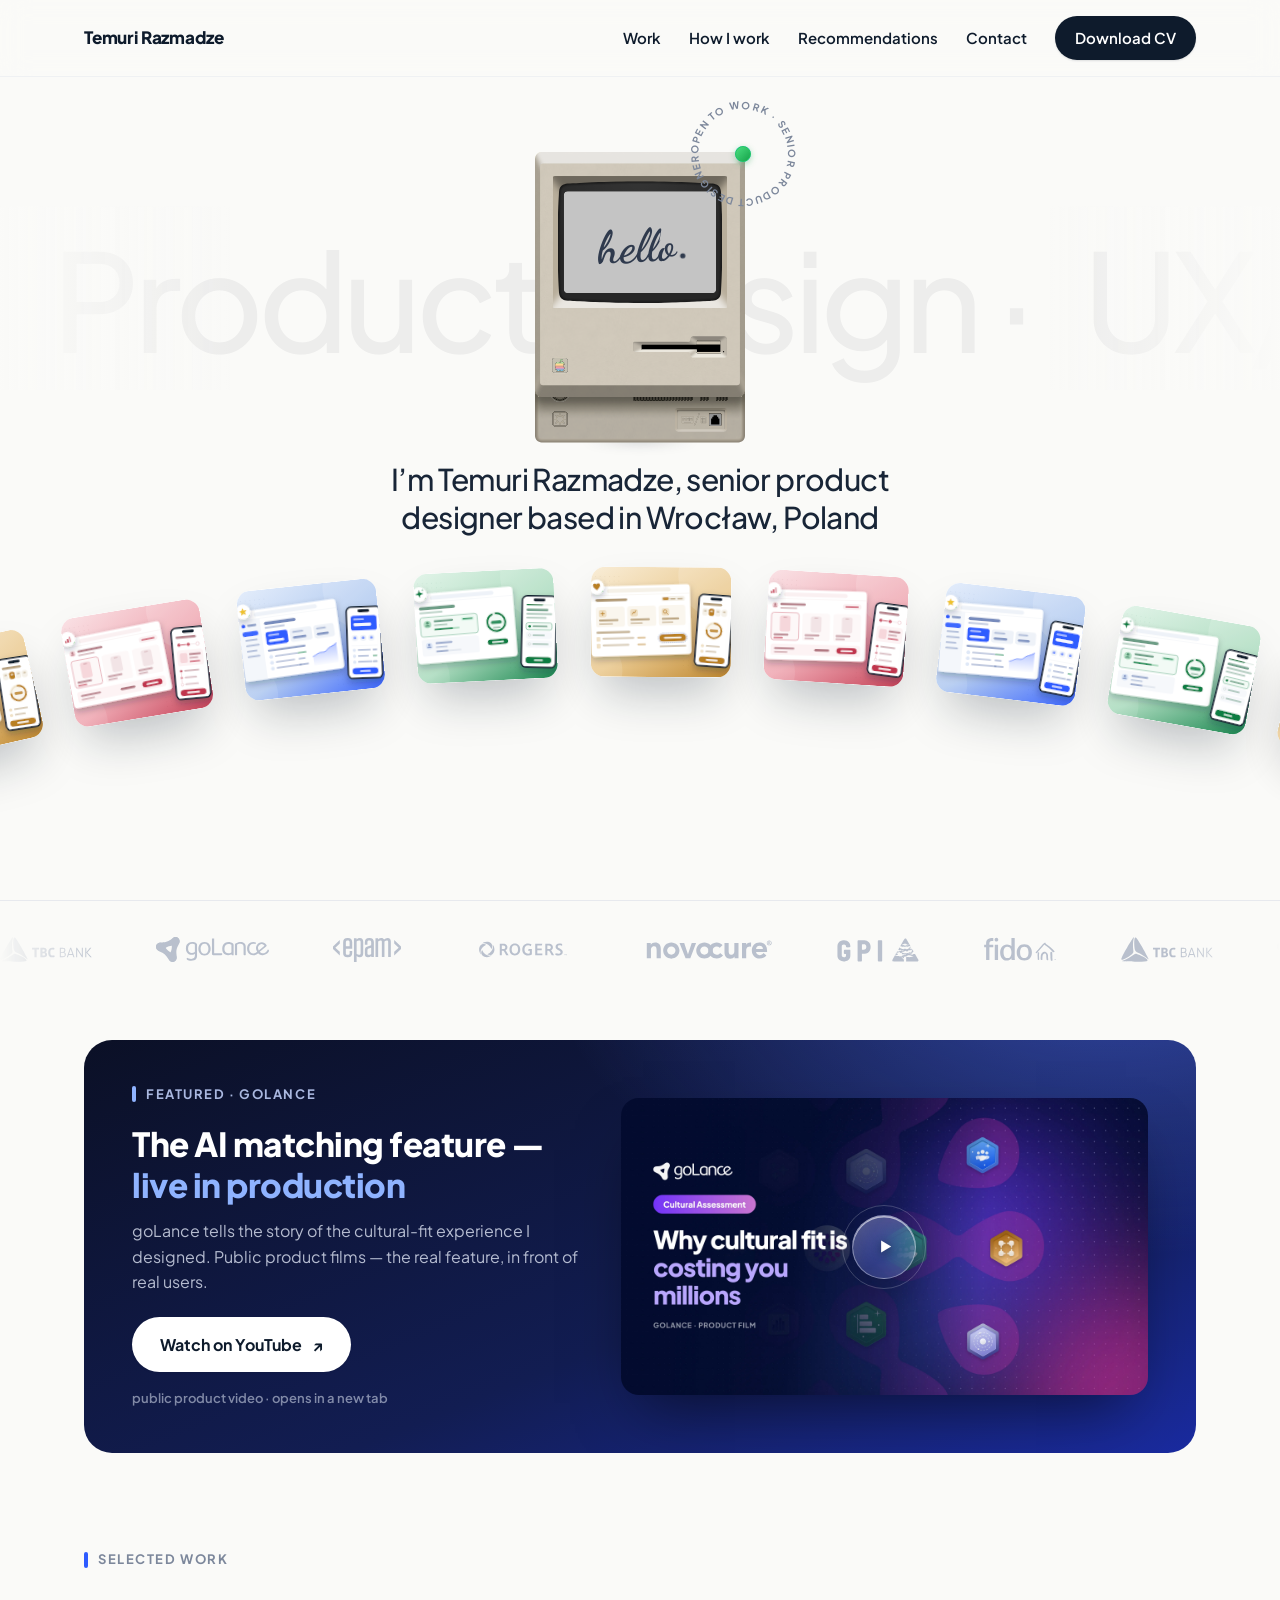
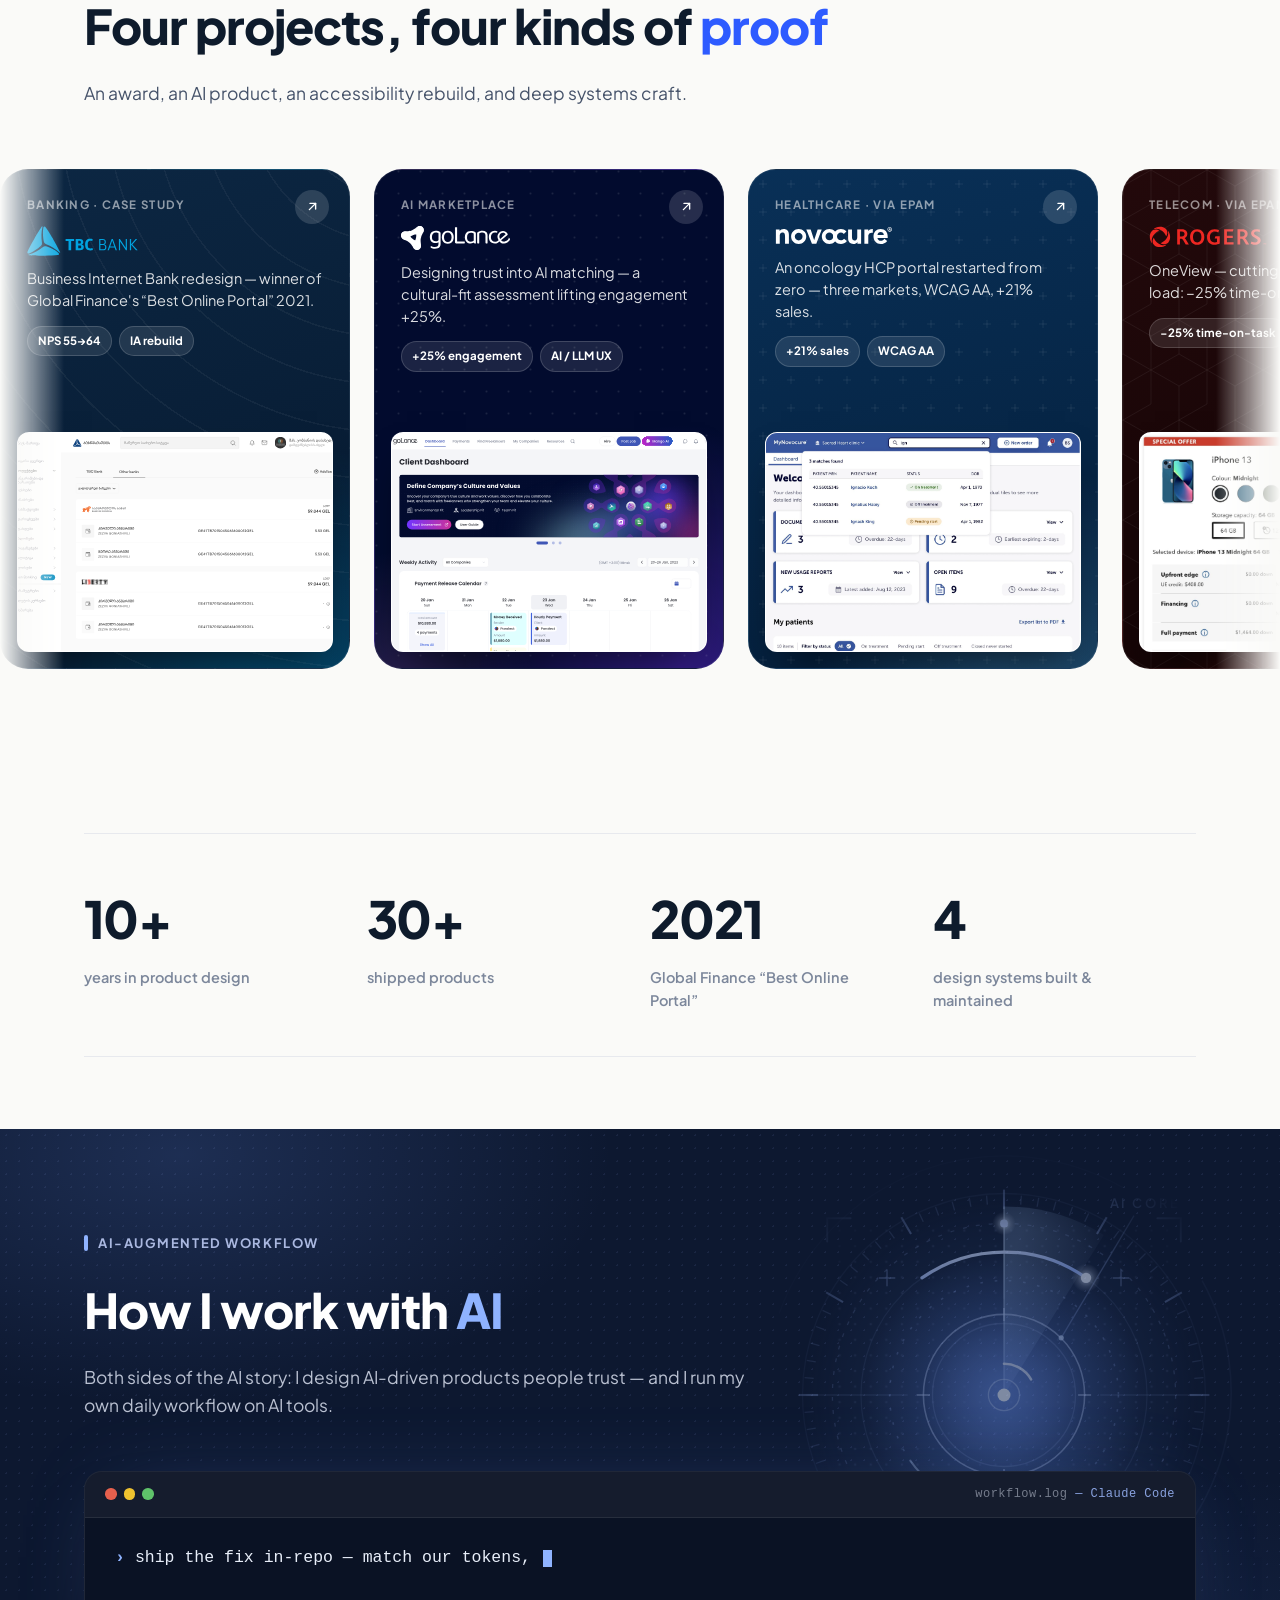
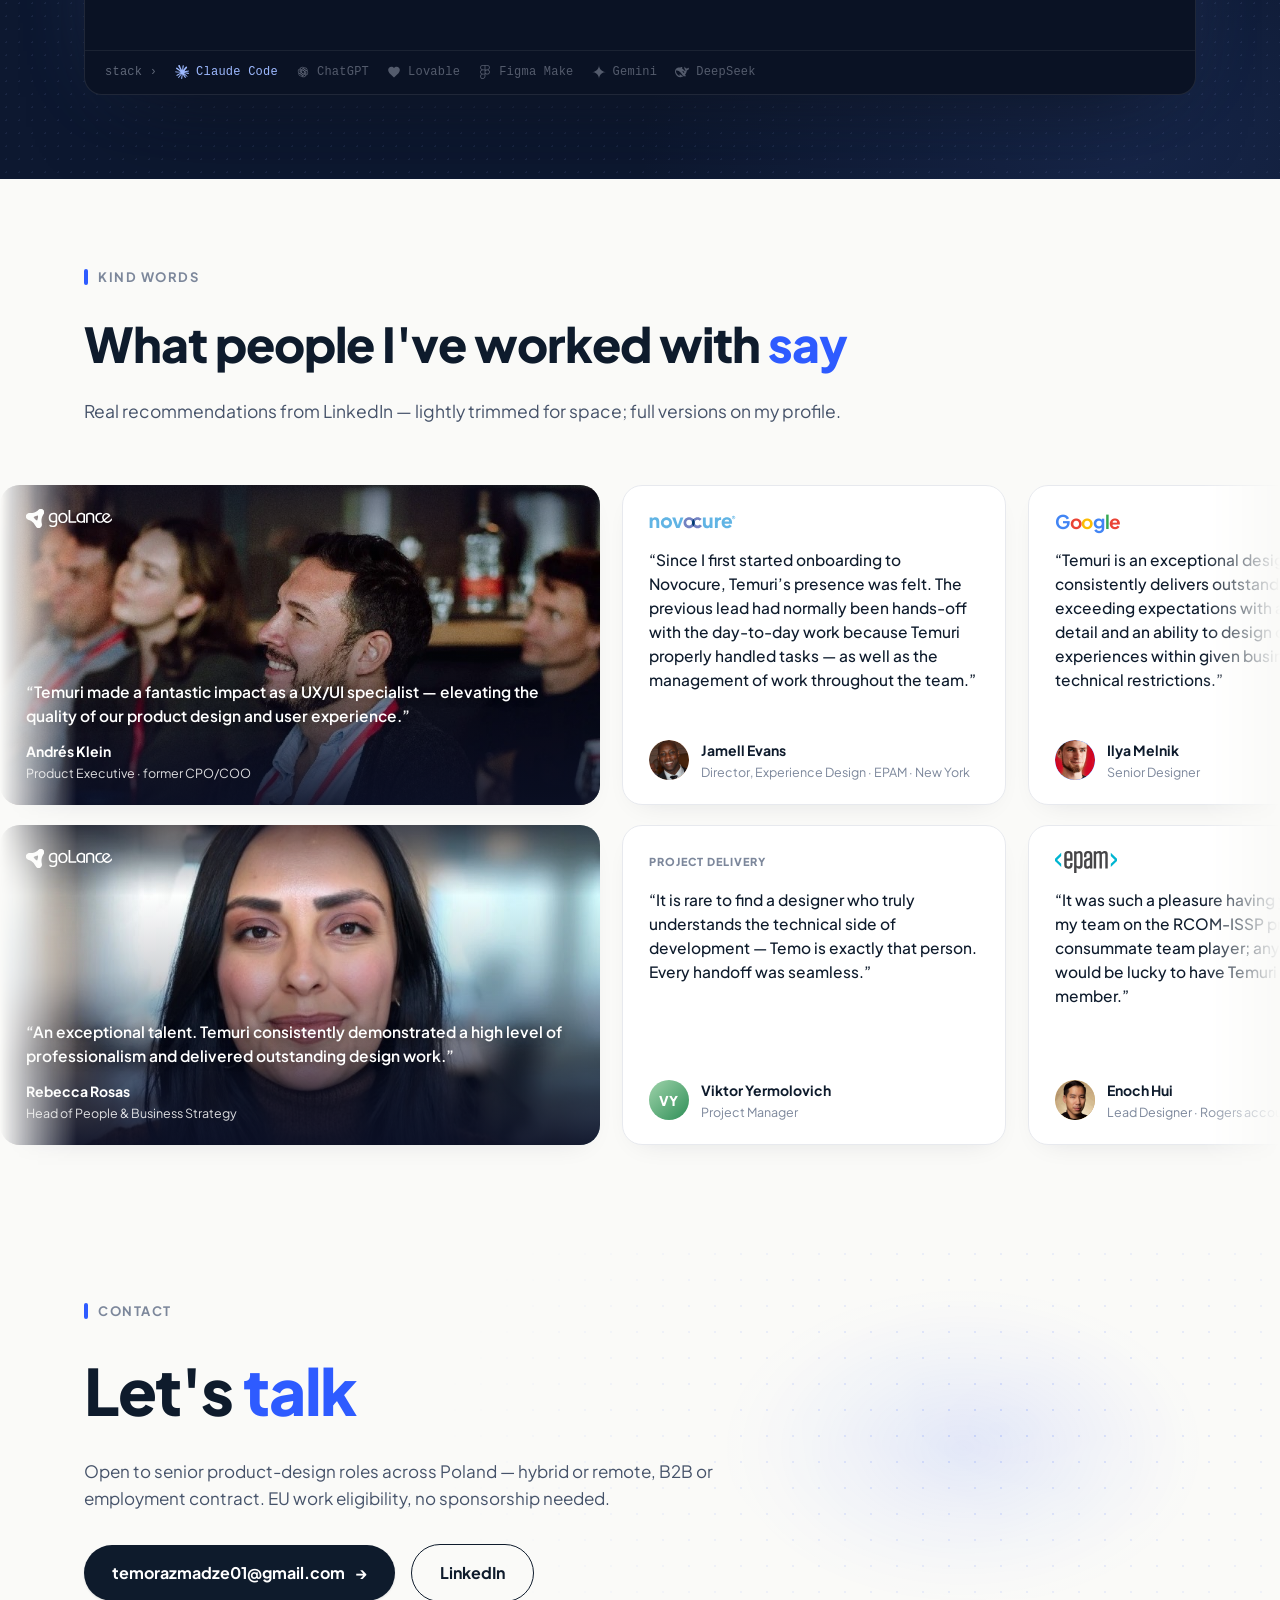
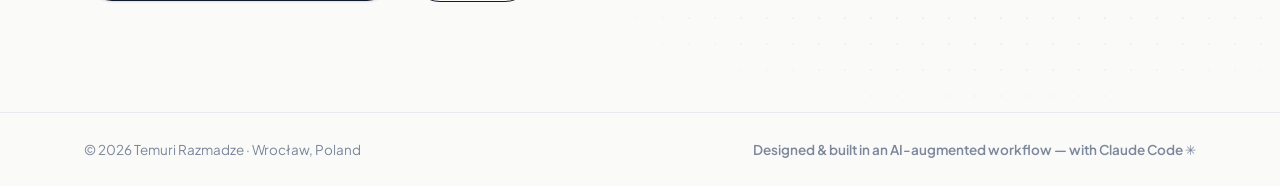
==== commit a7353686: "Finalize the AI section; ship the case studies, work cards and next-project banners AI section: keep" ====
--- a/index.html
+++ b/index.html
@@ -26,7 +26,7 @@
 <link rel="preconnect" href="https://fonts.googleapis.com">
 <link rel="preconnect" href="https://fonts.gstatic.com" crossorigin>
 <link href="https://fonts.googleapis.com/css2?family=Dancing+Script:wght@700&family=Plus+Jakarta+Sans:ital,wght@0,200..800;1,400&display=swap" rel="stylesheet">
-<link rel="stylesheet" href="styles.css?v=47">
+<link rel="stylesheet" href="styles.css?v=79">
 <link rel="icon" href="assets/favicon.svg" type="image/svg+xml">
 <link rel="icon" href="assets/favicon-32.png" sizes="32x32" type="image/png">
 <link rel="icon" href="assets/favicon-16.png" sizes="16x16" type="image/png">
@@ -480,9 +480,12 @@
           </div>
         </div>
         <a class="reel-player" href="https://www.youtube.com/watch?v=kulGOZxttL8" target="_blank" rel="noopener" aria-label="Play the goLance cultural-fit product video on YouTube (new tab)">
-          <img src="assets/ph-reel-golance.svg" alt="" loading="lazy">
+          <img src="assets/gl-reel.webp" alt="" loading="lazy">
           <span class="reel-play" aria-hidden="true"><svg viewBox="0 0 24 24"><path d="M8.5 5.8v12.4L19 12z"/></svg></span>
-          <span class="reel-chip" aria-hidden="true">goLance · product film</span>
+          <!-- the .reel-chip label was removed 2026-07-31: the custom poster
+               (assets/gl-reel.webp) now carries its own "goLance · product film"
+               kicker, so the chip sat directly under a duplicate of itself. -->
+
         </a>
       </div>
     </div>
@@ -508,44 +511,52 @@
             <span class="pcard-go" aria-hidden="true"><svg viewBox="0 0 24 24" fill="none" stroke="currentColor" stroke-width="2.2" stroke-linecap="round" stroke-linejoin="round"><path d="M7 17 17 7"/><path d="M8 7h9v9"/></svg></span>
             <div class="pcard-top">
               <p class="pcard-cat">Banking · Case study</p>
-              <p class="pcard-brand">TBC Bank</p>
+              <p class="pcard-logo"><img src="assets/logo-tbc-color.svg" alt="TBC Bank"></p>
               <p class="pcard-desc">Business Internet Bank redesign — winner of Global Finance's “Best Online Portal” 2021.</p>
               <ul class="pcard-chips"><li>NPS 55→64</li><li>IA rebuild</li></ul>
             </div>
-            <figure class="pcard-figure"><img src="assets/ph-tbc.svg" alt="TBC Business Internet Bank — placeholder visual" loading="lazy"></figure>
+            <figure class="pcard-figure">
+              <span class="pcard-screen"><img src="assets/tbc-cover.svg" alt="TBC Business Internet Bank — the redesigned linked-accounts screen." loading="lazy"></span>
+            </figure>
           </a>
 
           <a class="pcard tint-green" href="golance.html">
             <span class="pcard-go" aria-hidden="true"><svg viewBox="0 0 24 24" fill="none" stroke="currentColor" stroke-width="2.2" stroke-linecap="round" stroke-linejoin="round"><path d="M7 17 17 7"/><path d="M8 7h9v9"/></svg></span>
             <div class="pcard-top">
               <p class="pcard-cat">AI marketplace</p>
-              <p class="pcard-brand">goLance</p>
+              <p class="pcard-logo"><img src="assets/logo-golance-color.svg" alt="goLance"></p>
               <p class="pcard-desc">Designing trust into AI matching — a cultural-fit assessment lifting engagement +25%.</p>
               <ul class="pcard-chips"><li>+25% engagement</li><li>AI / LLM UX</li></ul>
             </div>
-            <figure class="pcard-figure"><img src="assets/ph-golance.svg" alt="goLance cultural-fit assessment — illustrative mockup" loading="lazy"></figure>
+            <figure class="pcard-figure">
+              <span class="pcard-screen"><img src="assets/gl-cover.svg" alt="goLance client dashboard, showing the panel that invites a company to define its culture and values" loading="lazy"></span>
+            </figure>
           </a>
 
           <a class="pcard tint-sand" href="novocure.html">
             <span class="pcard-go" aria-hidden="true"><svg viewBox="0 0 24 24" fill="none" stroke="currentColor" stroke-width="2.2" stroke-linecap="round" stroke-linejoin="round"><path d="M7 17 17 7"/><path d="M8 7h9v9"/></svg></span>
             <div class="pcard-top">
               <p class="pcard-cat">Healthcare · via EPAM</p>
-              <p class="pcard-brand">Novocure</p>
+              <p class="pcard-logo"><img src="assets/logo-novocure-color.svg" alt="Novocure"></p>
               <p class="pcard-desc">An oncology HCP portal restarted from zero — three markets, WCAG AA, +21% sales.</p>
               <ul class="pcard-chips"><li>+21% sales</li><li>WCAG AA</li></ul>
             </div>
-            <figure class="pcard-figure"><img src="assets/ph-novocure.svg" alt="Novocure HCP portal — placeholder visual" loading="lazy"></figure>
+            <figure class="pcard-figure">
+              <span class="pcard-screen"><img src="assets/novocure-dashboard.webp" alt="The MyNovocure HCP portal dashboard — patient search, open-item tiles and the clinic's patient list" loading="lazy"></span>
+            </figure>
           </a>
 
           <a class="pcard tint-rose" href="rogers.html">
             <span class="pcard-go" aria-hidden="true"><svg viewBox="0 0 24 24" fill="none" stroke="currentColor" stroke-width="2.2" stroke-linecap="round" stroke-linejoin="round"><path d="M7 17 17 7"/><path d="M8 7h9v9"/></svg></span>
             <div class="pcard-top">
               <p class="pcard-cat">Telecom · via EPAM</p>
-              <p class="pcard-brand">Rogers</p>
+              <p class="pcard-logo"><img src="assets/logo-rogers-color.svg" alt="Rogers"></p>
               <p class="pcard-desc">OneView — cutting the sales rep's cognitive load: −25% time-on-task, −80% errors.</p>
               <ul class="pcard-chips"><li>−25% time-on-task</li><li>−80% errors</li></ul>
             </div>
-            <figure class="pcard-figure"><img src="assets/ph-rogers.svg" alt="Rogers OneView buy flow — placeholder visual" loading="lazy"></figure>
+            <figure class="pcard-figure">
+              <span class="pcard-screen"><img src="assets/rogers-device-tile.webp" alt="The redesigned OneView device tile — device photo, colour and storage selection, and the three payment options with their savings" loading="lazy"></span>
+            </figure>
           </a>
 
           <!-- ===== set 2 (clones — hidden from assistive tech, not tabbable) ===== -->
@@ -553,44 +564,52 @@
             <span class="pcard-go" aria-hidden="true"><svg viewBox="0 0 24 24" fill="none" stroke="currentColor" stroke-width="2.2" stroke-linecap="round" stroke-linejoin="round"><path d="M7 17 17 7"/><path d="M8 7h9v9"/></svg></span>
             <div class="pcard-top">
               <p class="pcard-cat">Banking · Case study</p>
-              <p class="pcard-brand">TBC Bank</p>
+              <p class="pcard-logo"><img src="assets/logo-tbc-color.svg" alt=""></p>
               <p class="pcard-desc">Business Internet Bank redesign — winner of Global Finance's “Best Online Portal” 2021.</p>
               <ul class="pcard-chips"><li>NPS 55→64</li><li>IA rebuild</li></ul>
             </div>
-            <figure class="pcard-figure"><img src="assets/ph-tbc.svg" alt="" loading="lazy"></figure>
+            <figure class="pcard-figure">
+              <span class="pcard-screen"><img src="assets/tbc-cover.svg" alt="" loading="lazy"></span>
+            </figure>
           </a>
 
           <a class="pcard tint-green is-clone" href="golance.html" aria-hidden="true" tabindex="-1">
             <span class="pcard-go" aria-hidden="true"><svg viewBox="0 0 24 24" fill="none" stroke="currentColor" stroke-width="2.2" stroke-linecap="round" stroke-linejoin="round"><path d="M7 17 17 7"/><path d="M8 7h9v9"/></svg></span>
             <div class="pcard-top">
               <p class="pcard-cat">AI marketplace</p>
-              <p class="pcard-brand">goLance</p>
+              <p class="pcard-logo"><img src="assets/logo-golance-color.svg" alt=""></p>
               <p class="pcard-desc">Designing trust into AI matching — a cultural-fit assessment lifting engagement +25%.</p>
               <ul class="pcard-chips"><li>+25% engagement</li><li>AI / LLM UX</li></ul>
             </div>
-            <figure class="pcard-figure"><img src="assets/ph-golance.svg" alt="" loading="lazy"></figure>
+            <figure class="pcard-figure">
+              <span class="pcard-screen"><img src="assets/gl-cover.svg" alt="" loading="lazy"></span>
+            </figure>
           </a>
 
           <a class="pcard tint-sand is-clone" href="novocure.html" aria-hidden="true" tabindex="-1">
             <span class="pcard-go" aria-hidden="true"><svg viewBox="0 0 24 24" fill="none" stroke="currentColor" stroke-width="2.2" stroke-linecap="round" stroke-linejoin="round"><path d="M7 17 17 7"/><path d="M8 7h9v9"/></svg></span>
             <div class="pcard-top">
               <p class="pcard-cat">Healthcare · via EPAM</p>
-              <p class="pcard-brand">Novocure</p>
+              <p class="pcard-logo"><img src="assets/logo-novocure-color.svg" alt=""></p>
               <p class="pcard-desc">An oncology HCP portal restarted from zero — three markets, WCAG AA, +21% sales.</p>
               <ul class="pcard-chips"><li>+21% sales</li><li>WCAG AA</li></ul>
             </div>
-            <figure class="pcard-figure"><img src="assets/ph-novocure.svg" alt="" loading="lazy"></figure>
+            <figure class="pcard-figure">
+              <span class="pcard-screen"><img src="assets/novocure-dashboard.webp" alt="" loading="lazy"></span>
+            </figure>
           </a>
 
           <a class="pcard tint-rose is-clone" href="rogers.html" aria-hidden="true" tabindex="-1">
             <span class="pcard-go" aria-hidden="true"><svg viewBox="0 0 24 24" fill="none" stroke="currentColor" stroke-width="2.2" stroke-linecap="round" stroke-linejoin="round"><path d="M7 17 17 7"/><path d="M8 7h9v9"/></svg></span>
             <div class="pcard-top">
               <p class="pcard-cat">Telecom · via EPAM</p>
-              <p class="pcard-brand">Rogers</p>
+              <p class="pcard-logo"><img src="assets/logo-rogers-color.svg" alt=""></p>
               <p class="pcard-desc">OneView — cutting the sales rep's cognitive load: −25% time-on-task, −80% errors.</p>
               <ul class="pcard-chips"><li>−25% time-on-task</li><li>−80% errors</li></ul>
             </div>
-            <figure class="pcard-figure"><img src="assets/ph-rogers.svg" alt="" loading="lazy"></figure>
+            <figure class="pcard-figure">
+              <span class="pcard-screen"><img src="assets/rogers-device-tile.webp" alt="" loading="lazy"></span>
+            </figure>
           </a>
 
         </div>
@@ -610,28 +629,14 @@
   </section>
 
 
-  <!-- ============ AI WORKFLOW (dark panel) ============ -->
+        <!-- ============ HOW I WORK WITH AI (dark band: title + HUD orb + typing console) ============ -->
   <section class="ai" id="ai">
-    <div class="wrap">
-      <div class="ai-panel reveal">
-        <div class="ai-glow" aria-hidden="true"></div>
-        <div class="ai-bg" aria-hidden="true"></div>
-        
-        <div class="ai-head">
-          <div>
-            <p class="kicker kicker-light"><span class="kbar"></span>AI-augmented workflow</p>
-            <h2 class="section-title ai-title">How I work with <span class="ai-accent">AI</span></h2>
-            <p class="ai-sub">Both sides of the AI story: I design AI-driven products people trust — and I run my own daily workflow on AI tools.</p>
-          <div class="ai-logos" aria-label="AI tools in my daily workflow">
-            <span class="ai-logo" title="Claude Code"><svg role="img" aria-label="Claude Code" viewBox="0 0 24 24" fill="currentColor"><path d="m4.7144 15.9555 4.7174-2.6471.079-.2307-.079-.1275h-.2307l-.7893-.0486-2.6956-.0729-2.3375-.0971-2.2646-.1214-.5707-.1215-.5343-.7042.0546-.3522.4797-.3218.686.0608 1.5179.1032 2.2767.1578 1.6514.0972 2.4468.255h.3886l.0546-.1579-.1336-.0971-.1032-.0972L6.973 9.8356l-2.55-1.6879-1.3356-.9714-.7225-.4918-.3643-.4614-.1578-1.0078.6557-.7225.8803.0607.2246.0607.8925.686 1.9064 1.4754 2.4893 1.8336.3643.3035.1457-.1032.0182-.0728-.164-.2733-1.3539-2.4467-1.445-2.4893-.6435-1.032-.17-.6194c-.0607-.255-.1032-.4674-.1032-.7285L6.287.1335 6.6997 0l.9957.1336.419.3642.6192 1.4147 1.0018 2.2282 1.5543 3.0296.4553.8985.2429.8318.091.255h.1579v-.1457l.1275-1.706.2368-2.0947.2307-2.6957.0789-.7589.3764-.9107.7468-.4918.5828.2793.4797.686-.0668.4433-.2853 1.8517-.5586 2.9021-.3643 1.9429h.2125l.2429-.2429.9835-1.3053 1.6514-2.0643.7286-.8196.85-.9046.5464-.4311h1.0321l.759 1.1293-.34 1.1657-1.0625 1.3478-.8804 1.1414-1.2628 1.7-.7893 1.36.0729.1093.1882-.0183 2.8535-.607 1.5421-.2794 1.8396-.3157.8318.3886.091.3946-.3278.8075-1.967.4857-2.3072.4614-3.4364.8136-.0425.0304.0486.0607 1.5482.1457.6618.0364h1.621l3.0175.2247.7892.522.4736.6376-.079.4857-1.2142.6193-1.6393-.3886-3.825-.9107-1.3113-.3279h-.1822v.1093l1.0929 1.0686 2.0035 1.8092 2.5075 2.3314.1275.5768-.3218.4554-.34-.0486-2.2039-1.6575-.85-.7468-1.9246-1.621h-.1275v.17l.4432.6496 2.3436 3.5214.1214 1.0807-.17.3521-.6071.2125-.6679-.1214-1.3721-1.9246L14.38 17.959l-1.1414-1.9428-.1397.079-.674 7.2552-.3156.3703-.7286.2793-.6071-.4614-.3218-.7468.3218-1.4753.3886-1.9246.3157-1.53.2853-1.9004.17-.6314-.0121-.0425-.1397.0182-1.4328 1.9672-2.1796 2.9446-1.7243 1.8456-.4128.164-.7164-.3704.0667-.6618.4008-.5889 2.386-3.0357 1.4389-1.882.929-1.0868-.0062-.1579h-.0546l-6.3385 4.1164-1.1293.1457-.4857-.4554.0608-.7467.2307-.2429 1.9064-1.3114Z"/></svg></span>
-            <span class="ai-logo" title="ChatGPT"><svg role="img" aria-label="ChatGPT" viewBox="0 0 2406 2406" fill="currentColor"><path id="lgpt" d="M1107.3 299.1c-197.999 0-373.9 127.3-435.2 315.3L650 743.5v427.9c0 21.4 11 40.4 29.4 51.4l344.5 198.515V833.3h.1v-27.9L1372.7 604c33.715-19.52 70.44-32.857 108.47-39.828L1447.6 450.3C1361 353.5 1237.1 298.5 1107.3 299.1zm0 117.5-.6.6c79.699 0 156.3 27.5 217.6 78.4-2.5 1.2-7.4 4.3-11 6.1L952.8 709.3c-18.4 10.4-29.4 30-29.4 51.4V1248l-155.1-89.4V755.8c-.1-187.099 151.601-338.9 339-339.2z"/><use href="#lgpt" transform="rotate(60 1203 1203)"/><use href="#lgpt" transform="rotate(120 1203 1203)"/><use href="#lgpt" transform="rotate(180 1203 1203)"/><use href="#lgpt" transform="rotate(240 1203 1203)"/><use href="#lgpt" transform="rotate(300 1203 1203)"/></svg></span>
-            <span class="ai-logo" title="Lovable"><svg role="img" aria-label="Lovable" viewBox="0 0 24 24" fill="currentColor"><path d="M12 21.35l-1.45-1.32C5.4 15.36 2 12.28 2 8.5 2 5.42 4.42 3 7.5 3c1.74 0 3.41.81 4.5 2.09C13.09 3.81 14.76 3 16.5 3 19.58 3 22 5.42 22 8.5c0 3.78-3.4 6.86-8.55 11.54L12 21.35z"/></svg></span>
-            <span class="ai-logo" title="Figma Make"><svg role="img" aria-label="Figma Make" viewBox="0 0 24 24" fill="currentColor"><path d="M15.852 8.981h-4.588V0h4.588c2.476 0 4.49 2.014 4.49 4.49s-2.014 4.491-4.49 4.491zM12.735 7.51h3.117c1.665 0 3.019-1.355 3.019-3.019s-1.355-3.019-3.019-3.019h-3.117V7.51zm0 1.471H8.148c-2.476 0-4.49-2.014-4.49-4.49S5.672 0 8.148 0h4.588v8.981zm-4.587-7.51c-1.665 0-3.019 1.355-3.019 3.019s1.354 3.02 3.019 3.02h3.117V1.471H8.148zm4.587 15.019H8.148c-2.476 0-4.49-2.014-4.49-4.49s2.014-4.49 4.49-4.49h4.588v8.98zM8.148 8.981c-1.665 0-3.019 1.355-3.019 3.019s1.355 3.019 3.019 3.019h3.117V8.981H8.148zM8.172 24c-2.489 0-4.515-2.014-4.515-4.49s2.014-4.49 4.49-4.49h4.588v4.441c0 2.503-2.047 4.539-4.563 4.539zm-.024-7.51a3.023 3.023 0 0 0-3.019 3.019c0 1.665 1.365 3.019 3.044 3.019 1.705 0 3.093-1.376 3.093-3.068v-2.97H8.148zm7.704 0h-.098c-2.476 0-4.49-2.014-4.49-4.49s2.014-4.49 4.49-4.49h.098c2.476 0 4.49 2.014 4.49 4.49s-2.014 4.49-4.49 4.49zm-.097-7.509c-1.665 0-3.019 1.355-3.019 3.019s1.355 3.019 3.019 3.019h.098c1.665 0 3.019-1.355 3.019-3.019s-1.355-3.019-3.019-3.019h-.098z"/></svg></span>
-            <span class="ai-logo" title="Gemini"><svg role="img" aria-label="Gemini" viewBox="0 0 24 24" fill="currentColor"><path d="M11.04 19.32Q12 21.51 12 24q0-2.49.93-4.68.96-2.19 2.58-3.81t3.81-2.55Q21.51 12 24 12q-2.49 0-4.68-.93a12.3 12.3 0 0 1-3.81-2.58 12.3 12.3 0 0 1-2.58-3.81Q12 2.49 12 0q0 2.49-.96 4.68-.93 2.19-2.55 3.81a12.3 12.3 0 0 1-3.81 2.58Q2.49 12 0 12q2.49 0 4.68.96 2.19.93 3.81 2.55t2.55 3.81"/></svg></span>
-            <span class="ai-logo" title="DeepSeek"><svg role="img" aria-label="DeepSeek" viewBox="0 0 24 24" fill="currentColor"><path d="M23.748 4.651c-.254-.124-.364.113-.512.233-.051.04-.094.09-.137.137-.372.397-.806.657-1.373.626-.829-.046-1.537.214-2.163.848-.133-.782-.575-1.248-1.247-1.548-.352-.155-.708-.311-.955-.65-.172-.24-.219-.509-.305-.774-.055-.16-.11-.323-.293-.35-.2-.031-.278.136-.356.276-.313.572-.434 1.202-.422 1.84.027 1.436.633 2.58 1.838 3.393.137.094.172.187.129.323-.082.28-.18.553-.266.833-.055.179-.137.218-.328.14a5.5 5.5 0 0 1-1.737-1.179c-.857-.828-1.631-1.743-2.597-2.46a12 12 0 0 0-.689-.47c-.985-.957.13-1.743.387-1.836.27-.098.094-.433-.778-.428-.872.003-1.67.295-2.687.685a3 3 0 0 1-.465.136 9.6 9.6 0 0 0-2.883-.101c-1.885.21-3.39 1.1-4.497 2.622C.082 8.776-.231 10.854.152 13.02c.403 2.284 1.568 4.175 3.36 5.653 1.857 1.533 3.997 2.284 6.438 2.14 1.482-.085 3.132-.284 4.994-1.86.47.234.962.328 1.78.398.629.058 1.235-.031 1.705-.129.735-.155.684-.836.418-.961-2.155-1.004-1.682-.595-2.112-.926 1.095-1.295 2.768-3.598 3.284-6.733.05-.346.115-.834.108-1.114-.004-.171.035-.238.23-.257a4.2 4.2 0 0 0 1.545-.475c1.397-.763 1.96-2.016 2.093-3.517.02-.23-.004-.467-.247-.588M11.58 18.168c-2.088-1.642-3.101-2.183-3.52-2.16-.39.024-.32.472-.234.763.09.288.207.487.371.74.114.167.192.416-.113.603-.673.416-1.842-.14-1.897-.168-1.361-.801-2.5-1.86-3.301-3.306-.775-1.393-1.225-2.888-1.299-4.482-.02-.385.094-.522.477-.592a4.7 4.7 0 0 1 1.53-.038c2.131.311 3.946 1.264 5.467 2.774.868.86 1.525 1.887 2.202 2.89.72 1.066 1.494 2.082 2.48 2.915.348.291.626.513.892.677-.802.09-2.14.109-3.055-.615zm1.001-6.44a.306.306 0 0 1 .415-.287.3.3 0 0 1 .113.074.3.3 0 0 1 .086.214c0 .17-.136.307-.308.307a.303.303 0 0 1-.306-.307m3.11 1.596c-.2.081-.4.151-.591.16a1.25 1.25 0 0 1-.798-.254c-.274-.23-.47-.358-.551-.758a1.7 1.7 0 0 1 .015-.588c.07-.327-.007-.537-.238-.727-.188-.156-.426-.199-.689-.199a.6.6 0 0 1-.254-.078.253.253 0 0 1-.114-.358 1 1 0 0 1 .192-.21c.356-.202.767-.136 1.146.016.352.144.618.408 1.001.782.392.451.462.576.685.915.176.264.336.536.446.848.066.194-.02.353-.25.45"/></svg></span>
-          </div>
-          </div>
-          <div class="orb2" aria-hidden="true">
+    <div class="ai-bg" aria-hidden="true"></div>
+    <!-- The orb is a BACKGROUND instrument, deliberately not a column. As a grid cell
+         beside the copy it forces the head into two columns while the console below
+         runs full width, and the section then reads as misaligned. -->
+    <div class="ai-orb" aria-hidden="true">
+      <div class="orb2">
             <svg viewBox="0 0 400 400">
               <defs>
                 <radialGradient id="og-corefield">
@@ -731,92 +736,31 @@
               </g>
             </svg>
           </div>
+    </div>
+    <div class="wrap">
+      <div class="ai-head">
+        <p class="kicker kicker-light reveal"><span class="kbar"></span>AI-augmented workflow</p>
+        <h2 class="section-title ai-title reveal">How I work with <span class="ai-accent">AI</span></h2>
+        <p class="ai-sub reveal d1">Both sides of the AI story: I design AI-driven products people trust — and I run my own daily workflow on AI tools.</p>
+      </div>
+      <div class="ai-console reveal d2" role="img" aria-label="Examples of AI prompts from my daily design workflow">
+        <!-- the em-dash lives INSIDE .ai-bartool so hiding the tool name on mobile
+             doesn't leave a dangling "workflow.log —" -->
+        <div class="ai-bar" aria-hidden="true"><i></i><i></i><i></i><em>workflow.log<span class="ai-bartool"> — <span id="aiTool">Claude Code</span></span></em></div>
+        <div class="ai-body" aria-hidden="true">
+          <p class="ai-line"><span class="ai-ps">›</span><span id="aiTyped"></span><span class="ai-caret"></span></p>
+          <p class="ai-out" id="aiOut"></p>
         </div>
-        <div class="ai-grid">
-          <div class="ai-card reveal"><span class="ai-icon" aria-hidden="true"><svg viewBox="0 0 24 24" fill="none" stroke="currentColor" stroke-width="1.8" stroke-linecap="round" stroke-linejoin="round"><polyline points="4 17 10 11 4 5"/><line x1="12" y1="19" x2="20" y2="19"/></svg></span>
-            <h3>In-repo prototyping with Claude Code</h3>
-            <p>I prototype and inspect UI directly in the product repository — testing feasibility in real code, so design decisions land dev-ready and handoff friction disappears.</p>
-          </div>
-          <div class="ai-card reveal d1"><span class="ai-icon" aria-hidden="true"><svg viewBox="0 0 24 24" fill="none" stroke="currentColor" stroke-width="1.8" stroke-linecap="round" stroke-linejoin="round"><polygon points="13 2 3 14 12 14 11 22 21 10 12 10 13 2"/></svg></span>
-            <h3>Concept exploration at speed</h3>
-            <p>Lovable and Figma Make for rapid first-pass concepts — exploring more directions before committing, especially in early discovery.</p>
-          </div>
-          <div class="ai-card reveal d2"><span class="ai-icon" aria-hidden="true"><svg viewBox="0 0 24 24" fill="none" stroke="currentColor" stroke-width="1.8" stroke-linecap="round" stroke-linejoin="round"><path d="M1 12s4-8 11-8 11 8 11 8-4 8-11 8-11-8-11-8z"/><circle cx="12" cy="12" r="3"/></svg></span>
-            <h3>AI as a design critic</h3>
-            <p>I pressure-test flows, information architecture, and accessibility with AI critiques before stakeholder reviews — catching issues while they're cheap to fix.</p>
-          </div>
-          <div class="ai-card reveal d3"><span class="ai-icon" aria-hidden="true"><svg viewBox="0 0 24 24" fill="none" stroke="currentColor" stroke-width="1.8" stroke-linecap="round" stroke-linejoin="round"><circle cx="12" cy="12" r="10"/><line x1="2" y1="12" x2="22" y2="12"/><path d="M12 2a15.3 15.3 0 0 1 4 10 15.3 15.3 0 0 1-4 10 15.3 15.3 0 0 1-4-10 15.3 15.3 0 0 1 4-10z"/></svg></span>
-            <h3>Research &amp; multi-market communication</h3>
-            <p>AI-assisted research synthesis and translation keep multi-market work — US, Germany, France, Poland — fast and precise.</p>
-          </div>
+        <div class="ai-stack" aria-hidden="true">
+          <span class="ai-slabel">stack ›</span>
+          <span class="ai-sicon" data-tool="claude"><svg viewBox="0 0 24 24" fill="currentColor"><path d="m4.7144 15.9555 4.7174-2.6471.079-.2307-.079-.1275h-.2307l-.7893-.0486-2.6956-.0729-2.3375-.0971-2.2646-.1214-.5707-.1215-.5343-.7042.0546-.3522.4797-.3218.686.0608 1.5179.1032 2.2767.1578 1.6514.0972 2.4468.255h.3886l.0546-.1579-.1336-.0971-.1032-.0972L6.973 9.8356l-2.55-1.6879-1.3356-.9714-.7225-.4918-.3643-.4614-.1578-1.0078.6557-.7225.8803.0607.2246.0607.8925.686 1.9064 1.4754 2.4893 1.8336.3643.3035.1457-.1032.0182-.0728-.164-.2733-1.3539-2.4467-1.445-2.4893-.6435-1.032-.17-.6194c-.0607-.255-.1032-.4674-.1032-.7285L6.287.1335 6.6997 0l.9957.1336.419.3642.6192 1.4147 1.0018 2.2282 1.5543 3.0296.4553.8985.2429.8318.091.255h.1579v-.1457l.1275-1.706.2368-2.0947.2307-2.6957.0789-.7589.3764-.9107.7468-.4918.5828.2793.4797.686-.0668.4433-.2853 1.8517-.5586 2.9021-.3643 1.9429h.2125l.2429-.2429.9835-1.3053 1.6514-2.0643.7286-.8196.85-.9046.5464-.4311h1.0321l.759 1.1293-.34 1.1657-1.0625 1.3478-.8804 1.1414-1.2628 1.7-.7893 1.36.0729.1093.1882-.0183 2.8535-.607 1.5421-.2794 1.8396-.3157.8318.3886.091.3946-.3278.8075-1.967.4857-2.3072.4614-3.4364.8136-.0425.0304.0486.0607 1.5482.1457.6618.0364h1.621l3.0175.2247.7892.522.4736.6376-.079.4857-1.2142.6193-1.6393-.3886-3.825-.9107-1.3113-.3279h-.1822v.1093l1.0929 1.0686 2.0035 1.8092 2.5075 2.3314.1275.5768-.3218.4554-.34-.0486-2.2039-1.6575-.85-.7468-1.9246-1.621h-.1275v.17l.4432.6496 2.3436 3.5214.1214 1.0807-.17.3521-.6071.2125-.6679-.1214-1.3721-1.9246L14.38 17.959l-1.1414-1.9428-.1397.079-.674 7.2552-.3156.3703-.7286.2793-.6071-.4614-.3218-.7468.3218-1.4753.3886-1.9246.3157-1.53.2853-1.9004.17-.6314-.0121-.0425-.1397.0182-1.4328 1.9672-2.1796 2.9446-1.7243 1.8456-.4128.164-.7164-.3704.0667-.6618.4008-.5889 2.386-3.0357 1.4389-1.882.929-1.0868-.0062-.1579h-.0546l-6.3385 4.1164-1.1293.1457-.4857-.4554.0608-.7467.2307-.2429 1.9064-1.3114Z"/></svg>Claude Code</span>
+          <span class="ai-sicon" data-tool="gpt"><svg viewBox="0 0 2406 2406" fill="currentColor"><path id="lgpt" d="M1107.3 299.1c-197.999 0-373.9 127.3-435.2 315.3L650 743.5v427.9c0 21.4 11 40.4 29.4 51.4l344.5 198.515V833.3h.1v-27.9L1372.7 604c33.715-19.52 70.44-32.857 108.47-39.828L1447.6 450.3C1361 353.5 1237.1 298.5 1107.3 299.1zm0 117.5-.6.6c79.699 0 156.3 27.5 217.6 78.4-2.5 1.2-7.4 4.3-11 6.1L952.8 709.3c-18.4 10.4-29.4 30-29.4 51.4V1248l-155.1-89.4V755.8c-.1-187.099 151.601-338.9 339-339.2z"/><use href="#lgpt" transform="rotate(60 1203 1203)"/><use href="#lgpt" transform="rotate(120 1203 1203)"/><use href="#lgpt" transform="rotate(180 1203 1203)"/><use href="#lgpt" transform="rotate(240 1203 1203)"/><use href="#lgpt" transform="rotate(300 1203 1203)"/></svg>ChatGPT</span>
+          <span class="ai-sicon" data-tool="lovable"><svg viewBox="0 0 24 24" fill="currentColor"><path d="M12 21.35l-1.45-1.32C5.4 15.36 2 12.28 2 8.5 2 5.42 4.42 3 7.5 3c1.74 0 3.41.81 4.5 2.09C13.09 3.81 14.76 3 16.5 3 19.58 3 22 5.42 22 8.5c0 3.78-3.4 6.86-8.55 11.54L12 21.35z"/></svg>Lovable</span>
+          <span class="ai-sicon" data-tool="figma"><svg viewBox="0 0 24 24" fill="currentColor"><path d="M15.852 8.981h-4.588V0h4.588c2.476 0 4.49 2.014 4.49 4.49s-2.014 4.491-4.49 4.491zM12.735 7.51h3.117c1.665 0 3.019-1.355 3.019-3.019s-1.355-3.019-3.019-3.019h-3.117V7.51zm0 1.471H8.148c-2.476 0-4.49-2.014-4.49-4.49S5.672 0 8.148 0h4.588v8.981zm-4.587-7.51c-1.665 0-3.019 1.355-3.019 3.019s1.354 3.02 3.019 3.02h3.117V1.471H8.148zm4.587 15.019H8.148c-2.476 0-4.49-2.014-4.49-4.49s2.014-4.49 4.49-4.49h4.588v8.98zM8.148 8.981c-1.665 0-3.019 1.355-3.019 3.019s1.355 3.019 3.019 3.019h3.117V8.981H8.148zM8.172 24c-2.489 0-4.515-2.014-4.515-4.49s2.014-4.49 4.49-4.49h4.588v4.441c0 2.503-2.047 4.539-4.563 4.539zm-.024-7.51a3.023 3.023 0 0 0-3.019 3.019c0 1.665 1.365 3.019 3.044 3.019 1.705 0 3.093-1.376 3.093-3.068v-2.97H8.148zm7.704 0h-.098c-2.476 0-4.49-2.014-4.49-4.49s2.014-4.49 4.49-4.49h.098c2.476 0 4.49 2.014 4.49 4.49s-2.014 4.49-4.49 4.49zm-.097-7.509c-1.665 0-3.019 1.355-3.019 3.019s1.355 3.019 3.019 3.019h.098c1.665 0 3.019-1.355 3.019-3.019s-1.355-3.019-3.019-3.019h-.098z"/></svg>Figma Make</span>
+          <span class="ai-sicon" data-tool="gemini"><svg viewBox="0 0 24 24" fill="currentColor"><path d="M11.04 19.32Q12 21.51 12 24q0-2.49.93-4.68.96-2.19 2.58-3.81t3.81-2.55Q21.51 12 24 12q-2.49 0-4.68-.93a12.3 12.3 0 0 1-3.81-2.58 12.3 12.3 0 0 1-2.58-3.81Q12 2.49 12 0q0 2.49-.96 4.68-.93 2.19-2.55 3.81a12.3 12.3 0 0 1-3.81 2.58Q2.49 12 0 12q2.49 0 4.68.96 2.19.93 3.81 2.55t2.55 3.81"/></svg>Gemini</span>
+          <span class="ai-sicon" data-tool="deepseek"><svg viewBox="0 0 24 24" fill="currentColor"><path d="M23.748 4.651c-.254-.124-.364.113-.512.233-.051.04-.094.09-.137.137-.372.397-.806.657-1.373.626-.829-.046-1.537.214-2.163.848-.133-.782-.575-1.248-1.247-1.548-.352-.155-.708-.311-.955-.65-.172-.24-.219-.509-.305-.774-.055-.16-.11-.323-.293-.35-.2-.031-.278.136-.356.276-.313.572-.434 1.202-.422 1.84.027 1.436.633 2.58 1.838 3.393.137.094.172.187.129.323-.082.28-.18.553-.266.833-.055.179-.137.218-.328.14a5.5 5.5 0 0 1-1.737-1.179c-.857-.828-1.631-1.743-2.597-2.46a12 12 0 0 0-.689-.47c-.985-.957.13-1.743.387-1.836.27-.098.094-.433-.778-.428-.872.003-1.67.295-2.687.685a3 3 0 0 1-.465.136 9.6 9.6 0 0 0-2.883-.101c-1.885.21-3.39 1.1-4.497 2.622C.082 8.776-.231 10.854.152 13.02c.403 2.284 1.568 4.175 3.36 5.653 1.857 1.533 3.997 2.284 6.438 2.14 1.482-.085 3.132-.284 4.994-1.86.47.234.962.328 1.78.398.629.058 1.235-.031 1.705-.129.735-.155.684-.836.418-.961-2.155-1.004-1.682-.595-2.112-.926 1.095-1.295 2.768-3.598 3.284-6.733.05-.346.115-.834.108-1.114-.004-.171.035-.238.23-.257a4.2 4.2 0 0 0 1.545-.475c1.397-.763 1.96-2.016 2.093-3.517.02-.23-.004-.467-.247-.588M11.58 18.168c-2.088-1.642-3.101-2.183-3.52-2.16-.39.024-.32.472-.234.763.09.288.207.487.371.74.114.167.192.416-.113.603-.673.416-1.842-.14-1.897-.168-1.361-.801-2.5-1.86-3.301-3.306-.775-1.393-1.225-2.888-1.299-4.482-.02-.385.094-.522.477-.592a4.7 4.7 0 0 1 1.53-.038c2.131.311 3.946 1.264 5.467 2.774.868.86 1.525 1.887 2.202 2.89.72 1.066 1.494 2.082 2.48 2.915.348.291.626.513.892.677-.802.09-2.14.109-3.055-.615zm1.001-6.44a.306.306 0 0 1 .415-.287.3.3 0 0 1 .113.074.3.3 0 0 1 .086.214c0 .17-.136.307-.308.307a.303.303 0 0 1-.306-.307m3.11 1.596c-.2.081-.4.151-.591.16a1.25 1.25 0 0 1-.798-.254c-.274-.23-.47-.358-.551-.758a1.7 1.7 0 0 1 .015-.588c.07-.327-.007-.537-.238-.727-.188-.156-.426-.199-.689-.199a.6.6 0 0 1-.254-.078.253.253 0 0 1-.114-.358 1 1 0 0 1 .192-.21c.356-.202.767-.136 1.146.016.352.144.618.408 1.001.782.392.451.462.576.685.915.176.264.336.536.446.848.066.194-.02.353-.25.45"/></svg>DeepSeek</span>
         </div>
       </div>
-    </div>
-  </section>
-
-  <!-- ============ AI WORKFLOW v2 (light, console animation) — concept next to
-       the dark panel above; keep both until one wins ============ -->
-  <section class="ai2" id="ai2">
-    <div class="wrap">
-      <p class="kicker reveal"><span class="kbar"></span>How I work · concept v2</p>
-      <h2 class="ai2-head reveal">AI doesn't replace design judgment — <span class="accent">it compounds it.</span></h2>
-      <p class="ai2-sub reveal d1">I design AI products people trust, and I run my own workflow on AI tools daily — both sides of the same story.</p>
-
-      <div class="ai2-panel reveal d2">
-        <div class="ai2-console" role="img" aria-label="Examples of AI prompts from my daily design workflow">
-          <div class="ai2-bar" aria-hidden="true"><i></i><i></i><i></i><em>workflow.log</em></div>
-          <div class="ai2-body" aria-hidden="true">
-            <p class="ai2-line"><span class="ai2-ps">›</span><span id="ai2Typed"></span><span class="ai2-caret"></span></p>
-            <p class="ai2-out" id="ai2Out"></p>
-          </div>
-        </div>
-        <ul class="ai2-points">
-          <li class="reveal"><span class="ai2-pic" aria-hidden="true"><svg viewBox="0 0 24 24" fill="none" stroke="currentColor" stroke-width="1.8" stroke-linecap="round" stroke-linejoin="round"><polyline points="4 17 10 11 4 5"/><line x1="12" y1="19" x2="20" y2="19"/></svg></span><p><b>Prototypes live in the product repo.</b> Feasibility tested in real code with Claude Code — decisions land dev-ready.</p></li>
-          <li class="reveal d1"><span class="ai2-pic" aria-hidden="true"><svg viewBox="0 0 24 24" fill="none" stroke="currentColor" stroke-width="1.8" stroke-linecap="round" stroke-linejoin="round"><polygon points="13 2 3 14 12 14 11 22 21 10 12 10 13 2"/></svg></span><p><b>More directions, same deadline.</b> Lovable and Figma Make widen early exploration before committing.</p></li>
-          <li class="reveal d2"><span class="ai2-pic" aria-hidden="true"><svg viewBox="0 0 24 24" fill="none" stroke="currentColor" stroke-width="1.8" stroke-linecap="round" stroke-linejoin="round"><path d="M1 12s4-8 11-8 11 8 11 8-4 8-11 8-11-8-11-8z"/><circle cx="12" cy="12" r="3"/></svg></span><p><b>Critique before the review.</b> Flows, IA and accessibility pressure-tested while issues are cheap to fix.</p></li>
-          <li class="reveal d3"><span class="ai2-pic" aria-hidden="true"><svg viewBox="0 0 24 24" fill="none" stroke="currentColor" stroke-width="1.8" stroke-linecap="round" stroke-linejoin="round"><circle cx="12" cy="12" r="10"/><line x1="2" y1="12" x2="22" y2="12"/><path d="M12 2a15.3 15.3 0 0 1 4 10 15.3 15.3 0 0 1-4 10 15.3 15.3 0 0 1-4-10 15.3 15.3 0 0 1 4-10z"/></svg></span><p><b>Research at market speed.</b> Synthesis and translation keep US · DE · FR · PL work fast and precise.</p></li>
-        </ul>
-      </div>
-
-      <div class="ai2-tools reveal d3" aria-label="AI tools in my daily workflow">
-        <span class="ai2-tool"><svg viewBox="0 0 24 24" fill="currentColor" aria-hidden="true"><path d="m4.7144 15.9555 4.7174-2.6471.079-.2307-.079-.1275h-.2307l-.7893-.0486-2.6956-.0729-2.3375-.0971-2.2646-.1214-.5707-.1215-.5343-.7042.0546-.3522.4797-.3218.686.0608 1.5179.1032 2.2767.1578 1.6514.0972 2.4468.255h.3886l.0546-.1579-.1336-.0971-.1032-.0972L6.973 9.8356l-2.55-1.6879-1.3356-.9714-.7225-.4918-.3643-.4614-.1578-1.0078.6557-.7225.8803.0607.2246.0607.8925.686 1.9064 1.4754 2.4893 1.8336.3643.3035.1457-.1032.0182-.0728-.164-.2733-1.3539-2.4467-1.445-2.4893-.6435-1.032-.17-.6194c-.0607-.255-.1032-.4674-.1032-.7285L6.287.1335 6.6997 0l.9957.1336.419.3642.6192 1.4147 1.0018 2.2282 1.5543 3.0296.4553.8985.2429.8318.091.255h.1579v-.1457l.1275-1.706.2368-2.0947.2307-2.6957.0789-.7589.3764-.9107.7468-.4918.5828.2793.4797.686-.0668.4433-.2853 1.8517-.5586 2.9021-.3643 1.9429h.2125l.2429-.2429.9835-1.3053 1.6514-2.0643.7286-.8196.85-.9046.5464-.4311h1.0321l.759 1.1293-.34 1.1657-1.0625 1.3478-.8804 1.1414-1.2628 1.7-.7893 1.36.0729.1093.1882-.0183 2.8535-.607 1.5421-.2794 1.8396-.3157.8318.3886.091.3946-.3278.8075-1.967.4857-2.3072.4614-3.4364.8136-.0425.0304.0486.0607 1.5482.1457.6618.0364h1.621l3.0175.2247.7892.522.4736.6376-.079.4857-1.2142.6193-1.6393-.3886-3.825-.9107-1.3113-.3279h-.1822v.1093l1.0929 1.0686 2.0035 1.8092 2.5075 2.3314.1275.5768-.3218.4554-.34-.0486-2.2039-1.6575-.85-.7468-1.9246-1.621h-.1275v.17l.4432.6496 2.3436 3.5214.1214 1.0807-.17.3521-.6071.2125-.6679-.1214-1.3721-1.9246L14.38 17.959l-1.1414-1.9428-.1397.079-.674 7.2552-.3156.3703-.7286.2793-.6071-.4614-.3218-.7468.3218-1.4753.3886-1.9246.3157-1.53.2853-1.9004.17-.6314-.0121-.0425-.1397.0182-1.4328 1.9672-2.1796 2.9446-1.7243 1.8456-.4128.164-.7164-.3704.0667-.6618.4008-.5889 2.386-3.0357 1.4389-1.882.929-1.0868-.0062-.1579h-.0546l-6.3385 4.1164-1.1293.1457-.4857-.4554.0608-.7467.2307-.2429 1.9064-1.3114Z"/></svg>Claude Code</span>
-        <span class="ai2-tool"><svg viewBox="0 0 2406 2406" fill="currentColor" aria-hidden="true"><path id="lgpt2" d="M1107.3 299.1c-197.999 0-373.9 127.3-435.2 315.3L650 743.5v427.9c0 21.4 11 40.4 29.4 51.4l344.5 198.515V833.3h.1v-27.9L1372.7 604c33.715-19.52 70.44-32.857 108.47-39.828L1447.6 450.3C1361 353.5 1237.1 298.5 1107.3 299.1zm0 117.5-.6.6c79.699 0 156.3 27.5 217.6 78.4-2.5 1.2-7.4 4.3-11 6.1L952.8 709.3c-18.4 10.4-29.4 30-29.4 51.4V1248l-155.1-89.4V755.8c-.1-187.099 151.601-338.9 339-339.2z"/><use href="#lgpt2" transform="rotate(60 1203 1203)"/><use href="#lgpt2" transform="rotate(120 1203 1203)"/><use href="#lgpt2" transform="rotate(180 1203 1203)"/><use href="#lgpt2" transform="rotate(240 1203 1203)"/><use href="#lgpt2" transform="rotate(300 1203 1203)"/></svg>ChatGPT</span>
-        <span class="ai2-tool"><svg viewBox="0 0 24 24" fill="currentColor" aria-hidden="true"><path d="M12 21.35l-1.45-1.32C5.4 15.36 2 12.28 2 8.5 2 5.42 4.42 3 7.5 3c1.74 0 3.41.81 4.5 2.09C13.09 3.81 14.76 3 16.5 3 19.58 3 22 5.42 22 8.5c0 3.78-3.4 6.86-8.55 11.54L12 21.35z"/></svg>Lovable</span>
-        <span class="ai2-tool"><svg viewBox="0 0 24 24" fill="currentColor" aria-hidden="true"><path d="M15.852 8.981h-4.588V0h4.588c2.476 0 4.49 2.014 4.49 4.49s-2.014 4.491-4.49 4.491zM12.735 7.51h3.117c1.665 0 3.019-1.355 3.019-3.019s-1.355-3.019-3.019-3.019h-3.117V7.51zm0 1.471H8.148c-2.476 0-4.49-2.014-4.49-4.49S5.672 0 8.148 0h4.588v8.981zm-4.587-7.51c-1.665 0-3.019 1.355-3.019 3.019s1.354 3.02 3.019 3.02h3.117V1.471H8.148zm4.587 15.019H8.148c-2.476 0-4.49-2.014-4.49-4.49s2.014-4.49 4.49-4.49h4.588v8.98zM8.148 8.981c-1.665 0-3.019 1.355-3.019 3.019s1.355 3.019 3.019 3.019h3.117V8.981H8.148zM8.172 24c-2.489 0-4.515-2.014-4.515-4.49s2.014-4.49 4.49-4.49h4.588v4.441c0 2.503-2.047 4.539-4.563 4.539zm-.024-7.51a3.023 3.023 0 0 0-3.019 3.019c0 1.665 1.365 3.019 3.044 3.019 1.705 0 3.093-1.376 3.093-3.068v-2.97H8.148zm7.704 0h-.098c-2.476 0-4.49-2.014-4.49-4.49s2.014-4.49 4.49-4.49h.098c2.476 0 4.49 2.014 4.49 4.49s-2.014 4.49-4.49 4.49zm-.097-7.509c-1.665 0-3.019 1.355-3.019 3.019s1.355 3.019 3.019 3.019h.098c1.665 0 3.019-1.355 3.019-3.019s-1.355-3.019-3.019-3.019h-.098z"/></svg>Figma Make</span>
-        <span class="ai2-tool"><svg viewBox="0 0 24 24" fill="currentColor" aria-hidden="true"><path d="M11.04 19.32Q12 21.51 12 24q0-2.49.93-4.68.96-2.19 2.58-3.81t3.81-2.55Q21.51 12 24 12q-2.49 0-4.68-.93a12.3 12.3 0 0 1-3.81-2.58 12.3 12.3 0 0 1-2.58-3.81Q12 2.49 12 0q0 2.49-.96 4.68-.93 2.19-2.55 3.81a12.3 12.3 0 0 1-3.81 2.58Q2.49 12 0 12q2.49 0 4.68.96 2.19.93 3.81 2.55t2.55 3.81"/></svg>Gemini</span>
-      </div>
-    </div>
-  </section>
-
-  <!-- ============ AI WORKFLOW v3 (full dark band, console-dominant) ============ -->
-  <section class="ai3" id="ai3">
-    <div class="wrap">
-      <p class="kicker kicker-light reveal"><span class="kbar"></span>How I work · concept v3</p>
-      <h2 class="ai3-head reveal">AI doesn't replace judgment. <span class="ai3-accent">It compounds it.</span></h2>
-
-      <div class="ai3-console reveal d1" role="img" aria-label="Examples of AI prompts from my daily design workflow">
-        <div class="ai3-bar" aria-hidden="true"><i></i><i></i><i></i><em>workflow.log — <span id="ai3Tool">Claude Code</span></em></div>
-        <div class="ai3-body" aria-hidden="true">
-          <p class="ai3-line"><span class="ai3-ps">›</span><span id="ai3Typed"></span><span class="ai3-caret"></span></p>
-          <p class="ai3-out" id="ai3Out"></p>
-        </div>
-        <div class="ai3-stack" aria-hidden="true">
-          <span class="ai3-slabel">stack ›</span>
-          <span class="ai3-sicon" data-tool="claude"><svg viewBox="0 0 24 24" fill="currentColor"><path d="m4.7144 15.9555 4.7174-2.6471.079-.2307-.079-.1275h-.2307l-.7893-.0486-2.6956-.0729-2.3375-.0971-2.2646-.1214-.5707-.1215-.5343-.7042.0546-.3522.4797-.3218.686.0608 1.5179.1032 2.2767.1578 1.6514.0972 2.4468.255h.3886l.0546-.1579-.1336-.0971-.1032-.0972L6.973 9.8356l-2.55-1.6879-1.3356-.9714-.7225-.4918-.3643-.4614-.1578-1.0078.6557-.7225.8803.0607.2246.0607.8925.686 1.9064 1.4754 2.4893 1.8336.3643.3035.1457-.1032.0182-.0728-.164-.2733-1.3539-2.4467-1.445-2.4893-.6435-1.032-.17-.6194c-.0607-.255-.1032-.4674-.1032-.7285L6.287.1335 6.6997 0l.9957.1336.419.3642.6192 1.4147 1.0018 2.2282 1.5543 3.0296.4553.8985.2429.8318.091.255h.1579v-.1457l.1275-1.706.2368-2.0947.2307-2.6957.0789-.7589.3764-.9107.7468-.4918.5828.2793.4797.686-.0668.4433-.2853 1.8517-.5586 2.9021-.3643 1.9429h.2125l.2429-.2429.9835-1.3053 1.6514-2.0643.7286-.8196.85-.9046.5464-.4311h1.0321l.759 1.1293-.34 1.1657-1.0625 1.3478-.8804 1.1414-1.2628 1.7-.7893 1.36.0729.1093.1882-.0183 2.8535-.607 1.5421-.2794 1.8396-.3157.8318.3886.091.3946-.3278.8075-1.967.4857-2.3072.4614-3.4364.8136-.0425.0304.0486.0607 1.5482.1457.6618.0364h1.621l3.0175.2247.7892.522.4736.6376-.079.4857-1.2142.6193-1.6393-.3886-3.825-.9107-1.3113-.3279h-.1822v.1093l1.0929 1.0686 2.0035 1.8092 2.5075 2.3314.1275.5768-.3218.4554-.34-.0486-2.2039-1.6575-.85-.7468-1.9246-1.621h-.1275v.17l.4432.6496 2.3436 3.5214.1214 1.0807-.17.3521-.6071.2125-.6679-.1214-1.3721-1.9246L14.38 17.959l-1.1414-1.9428-.1397.079-.674 7.2552-.3156.3703-.7286.2793-.6071-.4614-.3218-.7468.3218-1.4753.3886-1.9246.3157-1.53.2853-1.9004.17-.6314-.0121-.0425-.1397.0182-1.4328 1.9672-2.1796 2.9446-1.7243 1.8456-.4128.164-.7164-.3704.0667-.6618.4008-.5889 2.386-3.0357 1.4389-1.882.929-1.0868-.0062-.1579h-.0546l-6.3385 4.1164-1.1293.1457-.4857-.4554.0608-.7467.2307-.2429 1.9064-1.3114Z"/></svg>Claude Code</span>
-          <span class="ai3-sicon" data-tool="gpt"><svg viewBox="0 0 2406 2406" fill="currentColor"><path id="lgpt3" d="M1107.3 299.1c-197.999 0-373.9 127.3-435.2 315.3L650 743.5v427.9c0 21.4 11 40.4 29.4 51.4l344.5 198.515V833.3h.1v-27.9L1372.7 604c33.715-19.52 70.44-32.857 108.47-39.828L1447.6 450.3C1361 353.5 1237.1 298.5 1107.3 299.1zm0 117.5-.6.6c79.699 0 156.3 27.5 217.6 78.4-2.5 1.2-7.4 4.3-11 6.1L952.8 709.3c-18.4 10.4-29.4 30-29.4 51.4V1248l-155.1-89.4V755.8c-.1-187.099 151.601-338.9 339-339.2z"/><use href="#lgpt3" transform="rotate(60 1203 1203)"/><use href="#lgpt3" transform="rotate(120 1203 1203)"/><use href="#lgpt3" transform="rotate(180 1203 1203)"/><use href="#lgpt3" transform="rotate(240 1203 1203)"/><use href="#lgpt3" transform="rotate(300 1203 1203)"/></svg>ChatGPT</span>
-          <span class="ai3-sicon" data-tool="lovable"><svg viewBox="0 0 24 24" fill="currentColor"><path d="M12 21.35l-1.45-1.32C5.4 15.36 2 12.28 2 8.5 2 5.42 4.42 3 7.5 3c1.74 0 3.41.81 4.5 2.09C13.09 3.81 14.76 3 16.5 3 19.58 3 22 5.42 22 8.5c0 3.78-3.4 6.86-8.55 11.54L12 21.35z"/></svg>Lovable</span>
-          <span class="ai3-sicon" data-tool="figma"><svg viewBox="0 0 24 24" fill="currentColor"><path d="M15.852 8.981h-4.588V0h4.588c2.476 0 4.49 2.014 4.49 4.49s-2.014 4.491-4.49 4.491zM12.735 7.51h3.117c1.665 0 3.019-1.355 3.019-3.019s-1.355-3.019-3.019-3.019h-3.117V7.51zm0 1.471H8.148c-2.476 0-4.49-2.014-4.49-4.49S5.672 0 8.148 0h4.588v8.981zm-4.587-7.51c-1.665 0-3.019 1.355-3.019 3.019s1.354 3.02 3.019 3.02h3.117V1.471H8.148zm4.587 15.019H8.148c-2.476 0-4.49-2.014-4.49-4.49s2.014-4.49 4.49-4.49h4.588v8.98zM8.148 8.981c-1.665 0-3.019 1.355-3.019 3.019s1.355 3.019 3.019 3.019h3.117V8.981H8.148zM8.172 24c-2.489 0-4.515-2.014-4.515-4.49s2.014-4.49 4.49-4.49h4.588v4.441c0 2.503-2.047 4.539-4.563 4.539zm-.024-7.51a3.023 3.023 0 0 0-3.019 3.019c0 1.665 1.365 3.019 3.044 3.019 1.705 0 3.093-1.376 3.093-3.068v-2.97H8.148zm7.704 0h-.098c-2.476 0-4.49-2.014-4.49-4.49s2.014-4.49 4.49-4.49h.098c2.476 0 4.49 2.014 4.49 4.49s-2.014 4.49-4.49 4.49zm-.097-7.509c-1.665 0-3.019 1.355-3.019 3.019s1.355 3.019 3.019 3.019h.098c1.665 0 3.019-1.355 3.019-3.019s-1.355-3.019-3.019-3.019h-.098z"/></svg>Figma Make</span>
-          <span class="ai3-sicon" data-tool="gemini"><svg viewBox="0 0 24 24" fill="currentColor"><path d="M11.04 19.32Q12 21.51 12 24q0-2.49.93-4.68.96-2.19 2.58-3.81t3.81-2.55Q21.51 12 24 12q-2.49 0-4.68-.93a12.3 12.3 0 0 1-3.81-2.58 12.3 12.3 0 0 1-2.58-3.81Q12 2.49 12 0q0 2.49-.96 4.68-.93 2.19-2.55 3.81a12.3 12.3 0 0 1-3.81 2.58Q2.49 12 0 12q2.49 0 4.68.96 2.19.93 3.81 2.55t2.55 3.81"/></svg>Gemini</span>
-          <span class="ai3-sicon" data-tool="deepseek"><svg viewBox="0 0 24 24" fill="currentColor"><path d="M23.748 4.651c-.254-.124-.364.113-.512.233-.051.04-.094.09-.137.137-.372.397-.806.657-1.373.626-.829-.046-1.537.214-2.163.848-.133-.782-.575-1.248-1.247-1.548-.352-.155-.708-.311-.955-.65-.172-.24-.219-.509-.305-.774-.055-.16-.11-.323-.293-.35-.2-.031-.278.136-.356.276-.313.572-.434 1.202-.422 1.84.027 1.436.633 2.58 1.838 3.393.137.094.172.187.129.323-.082.28-.18.553-.266.833-.055.179-.137.218-.328.14a5.5 5.5 0 0 1-1.737-1.179c-.857-.828-1.631-1.743-2.597-2.46a12 12 0 0 0-.689-.47c-.985-.957.13-1.743.387-1.836.27-.098.094-.433-.778-.428-.872.003-1.67.295-2.687.685a3 3 0 0 1-.465.136 9.6 9.6 0 0 0-2.883-.101c-1.885.21-3.39 1.1-4.497 2.622C.082 8.776-.231 10.854.152 13.02c.403 2.284 1.568 4.175 3.36 5.653 1.857 1.533 3.997 2.284 6.438 2.14 1.482-.085 3.132-.284 4.994-1.86.47.234.962.328 1.78.398.629.058 1.235-.031 1.705-.129.735-.155.684-.836.418-.961-2.155-1.004-1.682-.595-2.112-.926 1.095-1.295 2.768-3.598 3.284-6.733.05-.346.115-.834.108-1.114-.004-.171.035-.238.23-.257a4.2 4.2 0 0 0 1.545-.475c1.397-.763 1.96-2.016 2.093-3.517.02-.23-.004-.467-.247-.588M11.58 18.168c-2.088-1.642-3.101-2.183-3.52-2.16-.39.024-.32.472-.234.763.09.288.207.487.371.74.114.167.192.416-.113.603-.673.416-1.842-.14-1.897-.168-1.361-.801-2.5-1.86-3.301-3.306-.775-1.393-1.225-2.888-1.299-4.482-.02-.385.094-.522.477-.592a4.7 4.7 0 0 1 1.53-.038c2.131.311 3.946 1.264 5.467 2.774.868.86 1.525 1.887 2.202 2.89.72 1.066 1.494 2.082 2.48 2.915.348.291.626.513.892.677-.802.09-2.14.109-3.055-.615zm1.001-6.44a.306.306 0 0 1 .415-.287.3.3 0 0 1 .113.074.3.3 0 0 1 .086.214c0 .17-.136.307-.308.307a.303.303 0 0 1-.306-.307m3.11 1.596c-.2.081-.4.151-.591.16a1.25 1.25 0 0 1-.798-.254c-.274-.23-.47-.358-.551-.758a1.7 1.7 0 0 1 .015-.588c.07-.327-.007-.537-.238-.727-.188-.156-.426-.199-.689-.199a.6.6 0 0 1-.254-.078.253.253 0 0 1-.114-.358 1 1 0 0 1 .192-.21c.356-.202.767-.136 1.146.016.352.144.618.408 1.001.782.392.451.462.576.685.915.176.264.336.536.446.848.066.194-.02.353-.25.45"/></svg>DeepSeek</span>
-        </div>
-      </div>
-
-      <ul class="ai3-points reveal d2">
-        <li id="ai3p0"><span class="ai3-pic" aria-hidden="true"><svg viewBox="0 0 24 24" fill="none" stroke="currentColor" stroke-width="1.8" stroke-linecap="round" stroke-linejoin="round"><polyline points="4 17 10 11 4 5"/><line x1="12" y1="19" x2="20" y2="19"/></svg></span>Prototypes in the product repo</li>
-        <li id="ai3p1"><span class="ai3-pic" aria-hidden="true"><svg viewBox="0 0 24 24" fill="none" stroke="currentColor" stroke-width="1.8" stroke-linecap="round" stroke-linejoin="round"><polygon points="13 2 3 14 12 14 11 22 21 10 12 10 13 2"/></svg></span>More directions, same deadline</li>
-        <li id="ai3p2"><span class="ai3-pic" aria-hidden="true"><svg viewBox="0 0 24 24" fill="none" stroke="currentColor" stroke-width="1.8" stroke-linecap="round" stroke-linejoin="round"><path d="M1 12s4-8 11-8 11 8 11 8-4 8-11 8-11-8-11-8z"/><circle cx="12" cy="12" r="3"/></svg></span>Critique before the review</li>
-        <li id="ai3p3"><span class="ai3-pic" aria-hidden="true"><svg viewBox="0 0 24 24" fill="none" stroke="currentColor" stroke-width="1.8" stroke-linecap="round" stroke-linejoin="round"><circle cx="12" cy="12" r="10"/><line x1="2" y1="12" x2="22" y2="12"/><path d="M12 2a15.3 15.3 0 0 1 4 10 15.3 15.3 0 0 1-4 10 15.3 15.3 0 0 1-4-10 15.3 15.3 0 0 1 4-10z"/></svg></span>Research at market speed</li>
-      </ul>
     </div>
   </section>
 
@@ -855,6 +799,6 @@
   </div>
 </footer>
 
-<script src="script.js?v=47"></script>
+<script src="script.js?v=79"></script>
 </body>
 </html>
--- a/styles.css
+++ b/styles.css
@@ -12,10 +12,15 @@
   --accent-ink: #1e3fd0;
   --line: #e7e9ee;
 
-  --tint-blue: #eef3fb;
-  --tint-green: #edf7f0;
-  --tint-sand: #faf4ea;
-  --tint-rose: #faeff0;
+  /* ONE band color site-wide. The four tint names survive as aliases so no
+     HTML changes (and tbc.html's inline SVG fill=var(--tint-sand) keeps
+     matching its band) — but they all resolve to the same light blue now:
+     alternating sand/green/rose bands read as noise when scrolling. */
+  --band: #eef3fb;
+  --tint-blue: var(--band);
+  --tint-green: var(--band);
+  --tint-sand: var(--band);
+  --tint-rose: var(--band);
 
   --r-lg: 28px;
   --r-md: 18px;
@@ -186,15 +191,34 @@
 }
 .reel-player img { display: block; width: 100%; height: auto; transform: scale(1.01); transition: transform .8s cubic-bezier(.2,.65,.25,1); }
 .reel-player:hover img { transform: scale(1.045); }
+/* same glass treatment as .c2vid-play on the case page — one play button across
+   the site, over the same poster */
 .reel-play {
-  position: absolute; top: 50%; left: 50%; width: 74px; height: 74px; margin: -37px 0 0 -37px;
-  border-radius: 50%; background: rgba(255,255,255,.94); color: var(--accent);
+  position: absolute; top: 50%; left: 50%; width: 64px; height: 64px; margin: -32px 0 0 -32px;
+  border-radius: 50%; color: #fff;
+  background: linear-gradient(150deg, rgba(255,255,255,.30), rgba(255,255,255,.10) 62%);
+  -webkit-backdrop-filter: blur(15px) saturate(175%);
+  backdrop-filter: blur(15px) saturate(175%);
+  border: 1px solid rgba(255,255,255,.40);
   display: flex; align-items: center; justify-content: center;
-  box-shadow: 0 12px 34px -8px rgba(0,0,0,.5);
-  transition: transform .3s ease, box-shadow .3s ease;
-}
-.reel-play svg { width: 30px; height: 30px; fill: currentColor; margin-left: 3px; }
-.reel-player:hover .reel-play { transform: scale(1.09); box-shadow: 0 16px 40px -8px rgba(0,0,0,.6); }
+  box-shadow:
+    inset 0 1.5px 0 rgba(255,255,255,.60),
+    inset 0 -18px 30px rgba(255,255,255,.05),
+    0 20px 48px -14px rgba(0,0,0,.60);
+  transition: transform .4s cubic-bezier(.22,.61,.36,1), background .35s ease, border-color .35s ease;
+}
+.reel-play::before {
+  content: ""; position: absolute; inset: -11px; border-radius: 50%;
+  border: 1px solid rgba(255,255,255,.20);
+  transition: transform .55s cubic-bezier(.22,.61,.36,1), opacity .55s ease;
+}
+.reel-player:hover .reel-play::before { transform: scale(1.14); opacity: .45; }
+.reel-play svg { width: 23px; height: 23px; fill: currentColor; filter: drop-shadow(0 2px 5px rgba(0,0,0,.45)); }
+.reel-player:hover .reel-play {
+  transform: scale(1.07);
+  background: linear-gradient(150deg, rgba(255,255,255,.42), rgba(255,255,255,.16) 62%);
+  border-color: rgba(255,255,255,.58);
+}
 .reel-chip {
   position: absolute; left: 14px; bottom: 12px;
   font-size: 12.5px; font-weight: 700; color: #fff;
@@ -205,6 +229,7 @@
 @media (prefers-reduced-motion: reduce) {
   .reel-player img, .reel-player:hover img { transform: none; transition: none; }
   .reel-play, .reel-player:hover .reel-play { transition: none; transform: none; }
+  .reel-play::before, .reel-player:hover .reel-play::before { transition: none; transform: none; }
 }
 
 /* ---------- work ---------- */
@@ -355,53 +380,101 @@
 @keyframes work-scroll { to { transform: translateX(-50%); } }
 
 .pcard {
-  width: 340px; height: 466px; flex: none; margin-right: 24px;
+  width: 350px; height: 500px; flex: none; margin-right: 24px;
   position: relative; display: flex; flex-direction: column; overflow: hidden;
-  border-radius: var(--r-lg); text-decoration: none; color: var(--body);
-  border: 1px solid color-mix(in srgb, var(--ink) 7%, transparent);
+  border-radius: var(--r-lg); text-decoration: none; color: rgba(255,255,255,.86);
+  border: 1px solid rgba(255,255,255,.07);
   transition: transform .5s cubic-bezier(.2,.65,.25,1), box-shadow .5s cubic-bezier(.2,.65,.25,1);
 }
-.pcard:hover { transform: translateY(-8px); box-shadow: 0 34px 60px -26px rgba(14,27,44,.32); }
-
-.pcard-top { padding: 28px 28px 0; }
-.pcard-cat { font-size: 12px; font-weight: 700; letter-spacing: .1em; text-transform: uppercase; color: var(--mute); margin-bottom: 10px; }
-.pcard-brand { font-size: 25px; font-weight: 800; color: var(--ink); letter-spacing: -0.02em; line-height: 1.15; margin-bottom: 10px; }
-.pcard-desc { font-size: 14.5px; line-height: 1.5; color: var(--body); }
+.pcard:hover { transform: translateY(-8px); box-shadow: 0 34px 60px -24px rgba(14,27,44,.45); }
+
+/* dark brand posters (user direction 2026-07-31, agency-card reference):
+   each project gets its own dark background — a brand-colored glow plus a
+   per-project pattern — with the screens shown in real device mockups
+   (assets/pcard-*-device.webp, generated by ../pcard_mockups.py).
+   The site-wide `.tint-*` bands stay light; these override .pcard only. */
+.pcard.tint-blue {  /* TBC — deep banking navy, concentric arcs, sky-blue glow */
+  background:
+    repeating-radial-gradient(circle at 112% -14%, transparent 0 46px, rgba(255,255,255,.045) 46px 47.5px),
+    radial-gradient(120% 85% at 82% 108%, rgba(0,163,224,.38), transparent 62%),
+    linear-gradient(160deg, #0c2743, #06182e);
+}
+.pcard.tint-green {  /* goLance — the gl-reel poster language: #020b2e, dot grid, purple glow */
+  background:
+    url("data:image/svg+xml,%3Csvg xmlns='http://www.w3.org/2000/svg' width='22' height='22'%3E%3Ccircle cx='1.5' cy='1.5' r='1' fill='rgba(255,255,255,0.10)'/%3E%3C/svg%3E"),
+    radial-gradient(95% 75% at 88% 100%, rgba(116,52,250,.42), transparent 65%),
+    radial-gradient(55% 45% at 8% 108%, rgba(202,117,208,.22), transparent 70%),
+    #020b2e;
+}
+.pcard.tint-sand {  /* Novocure — clinical navy, plus-grid, soft cyan glow */
+  background:
+    url("data:image/svg+xml,%3Csvg xmlns='http://www.w3.org/2000/svg' width='28' height='28'%3E%3Cpath d='M14 10v8M10 14h8' stroke='rgba(255,255,255,0.07)' stroke-width='1'/%3E%3C/svg%3E"),
+    radial-gradient(110% 80% at 85% 110%, rgba(97,180,228,.34), transparent 62%),
+    linear-gradient(165deg, #093057, #041e3a);
+}
+.pcard.tint-rose {  /* Rogers — near-black maroon, honeycomb, red glow */
+  background:
+    url("data:image/svg+xml,%3Csvg xmlns='http://www.w3.org/2000/svg' width='56' height='100'%3E%3Cpath d='M28 66L0 50L0 16L28 0L56 16L56 50L28 66L28 100' fill='none' stroke='rgba(255,255,255,0.05)'/%3E%3Cpath d='M28 0L28 34L0 50L0 84L28 100L56 84L56 50' fill='none' stroke='rgba(255,255,255,0.05)'/%3E%3C/svg%3E"),
+    radial-gradient(110% 80% at 80% 112%, rgba(238,39,34,.36), transparent 60%),
+    linear-gradient(160deg, #23090b, #120405);
+}
+
+.pcard-top { padding: 26px 26px 0; }
+.pcard-cat { font-size: 11.5px; font-weight: 700; letter-spacing: .11em; text-transform: uppercase; color: rgba(255,255,255,.55); margin-bottom: 12px; }
+/* brand logo replaces the old text name (alt text keeps the name for AT).
+   goLance/Novocure wordmarks contain near-navy fills that vanish on dark,
+   so they're knocked out white; TBC (sky blue) and Rogers (red) carry their
+   own color against the dark ground. Heights tuned per wordmark. */
+.pcard-logo { margin-bottom: 12px; }
+.pcard-logo img { display: block; width: auto; height: 30px; }
+.pcard.tint-green .pcard-logo img { height: 24px; filter: brightness(0) invert(1); }
+.pcard.tint-sand  .pcard-logo img { height: 19px; filter: brightness(0) invert(1); }
+.pcard.tint-rose  .pcard-logo img { height: 22px; }
+.pcard-desc { font-size: 14.5px; line-height: 1.5; color: rgba(255,255,255,.86); }
 .pcard-chips { list-style: none; display: flex; flex-wrap: wrap; gap: 7px; margin-top: 14px; }
 .pcard-chips li {
-  font-size: 11.5px; font-weight: 700; color: var(--ink);
-  background: color-mix(in srgb, #fff 68%, transparent);
-  border: 1px solid color-mix(in srgb, var(--ink) 10%, transparent);
+  font-size: 11.5px; font-weight: 700; color: #fff;
+  background: rgba(255,255,255,.10);
+  border: 1px solid rgba(255,255,255,.16);
   padding: 5px 10px; border-radius: var(--r-pill);
 }
 
-/* device visual bleeds to the bottom edge of the poster */
-.pcard-figure { margin-top: 20px; flex: 1 1 auto; min-height: 150px; position: relative; overflow: hidden; }
-.pcard-figure img {
-  display: block; width: 100%; height: 100%; object-fit: cover; object-position: top center;
-  transition: transform .6s cubic-bezier(.2,.65,.25,1);
-}
-.pcard:hover .pcard-figure img { transform: scale(1.04); }
-/* soft blend where the image meets the tinted text area */
-.pcard-figure::before {
-  content: ""; position: absolute; inset: 0 0 auto 0; height: 40px; z-index: 1;
-  background: linear-gradient(180deg, rgba(255,255,255,.55), transparent);
-}
+/* the screen sits in a plain rounded box inside the card (Temuri's call:
+   no device frames) — same box size on every card, bottom-anchored, so the
+   row stays aligned; the backgrounds carry the variety. Hover lifts it. */
+.pcard-figure { margin-top: 18px; flex: 1 1 auto; min-height: 200px; position: relative; }
+.pcard-screen {
+  position: absolute; left: 16px; right: 16px; bottom: 16px; height: 220px;
+  display: block; overflow: hidden; border-radius: 12px;
+  background: #fff;
+  border: 1px solid rgba(255,255,255,.18);
+  box-shadow: 0 20px 38px -16px rgba(0,0,0,.6);
+  transition: transform .55s cubic-bezier(.2,.65,.25,1);
+}
+.pcard-screen img {
+  display: block; width: 100%; height: 100%;
+  object-fit: cover; object-position: top center;
+}
+.pcard:hover .pcard-screen { transform: translateY(-7px); }
 
 /* corner affordance — always visible, nudges + turns accent on hover */
 .pcard-go {
   position: absolute; top: 20px; right: 20px; z-index: 2;
   width: 34px; height: 34px; border-radius: 50%; display: grid; place-items: center;
-  background: color-mix(in srgb, var(--ink) 90%, transparent); color: #fff;
+  background: rgba(255,255,255,.14); color: #fff;
   transition: transform .35s ease, background .35s ease;
 }
 .pcard:hover .pcard-go { transform: translate(2px, -2px) scale(1.08); background: var(--accent); }
 .pcard-go svg { width: 15px; height: 15px; }
 
 @media (max-width: 880px) {
-  .pcard { width: 268px; height: 418px; margin-right: 16px; }
-  .pcard-brand { font-size: 22px; }
+  .pcard { width: 276px; height: 432px; margin-right: 16px; }
+  .pcard-logo img { height: 23px; }
+  .pcard.tint-green .pcard-logo img { height: 21px; }
+  .pcard.tint-sand  .pcard-logo img { height: 17px; }
+  .pcard.tint-rose  .pcard-logo img { height: 19px; }
   .pcard-desc { font-size: 14px; }
+  .pcard-screen { left: 13px; right: 13px; bottom: 13px; height: 176px; }
   .work-track { animation-duration: 38s; }
 }
 
@@ -411,7 +484,7 @@
   .work-track { animation: none; flex-wrap: wrap; justify-content: center; width: auto; gap: 24px; }
   .pcard { margin-right: 0; }
   .pcard.is-clone { display: none; }
-  .pcard-figure img { transition: none; }
+  .pcard-screen { transition: none; }
 }
 
 /* ---------- recommendations marquee ---------- */
@@ -512,19 +585,6 @@
   .card-img img, .card.in .card-img img { transform: none; transition: none; }
   .btn, .card, .t-card, .mock-window { transition: none; }
 }
-
-/* ---------- AI workflow section ---------- */
-.ai-grid { display: grid; grid-template-columns: 1fr 1fr; gap: 22px; margin-top: 6px; }
-@media (max-width: 880px) { .ai-grid { grid-template-columns: 1fr; } }
-.ai-card {
-  background: var(--surface); border: 1px solid var(--line); border-radius: 20px;
-  padding: 28px; display: flex; flex-direction: column; gap: 10px;
-  transition: transform .45s cubic-bezier(.2,.65,.25,1), box-shadow .45s cubic-bezier(.2,.65,.25,1);
-}
-.ai-card:hover { transform: translateY(-5px); box-shadow: 0 22px 44px -20px rgba(14,27,44,.2); }
-.ai-num { font-size: 13px; font-weight: 800; color: var(--accent); letter-spacing: .08em; }
-.ai-card h3 { font-size: 18px; letter-spacing: -.01em; }
-.ai-card p { font-size: 15px; line-height: 1.62; }
 
 /* ---------- testimonial extras (real recs) ---------- */
 .t-avatar { display: inline-flex; align-items: center; justify-content: center; color: #fff; font-weight: 800; font-size: 13.5px; letter-spacing: .02em; }
@@ -621,31 +681,9 @@
 
 .case-cta { padding: 76px 0 90px; }
 
-/* ---------- AI dark panel ---------- */
-.ai { padding: 72px 0 28px; }
-.ai-panel {
-  position: relative; overflow: hidden; border-radius: 32px; padding: 60px 56px 44px;
-  color: #dfe5f4;
-  background:
-    radial-gradient(1200px 620px at 88% -12%, rgba(84,116,255,.55), transparent 62%),
-    radial-gradient(900px 520px at -8% 112%, rgba(46,91,255,.5), transparent 62%),
-    linear-gradient(158deg, #0b1026 0%, #111b4d 46%, #1c30b5 100%);
-}
-/* Two decoupled background layers: an aurora layer that animates transform only
-   (compositor work, no repaints) and a static masked grid on top of it. Keeping
-   animated children out of the masked element means the mask is rasterized once. */
-.ai-glow { position: absolute; inset: 0; pointer-events: none; }
-.ai-glow::before, .ai-glow::after {
-  content: ""; position: absolute; width: 540px; height: 540px; border-radius: 50%;
-  background: radial-gradient(circle, rgba(96,146,255,.38), transparent 62%);
-  will-change: transform;
-}
-.ai-glow::before { top: -180px; right: -100px; animation: glow-drift 18s ease-in-out infinite alternate; }
-.ai-glow::after  { bottom: -220px; left: -140px; animation: glow-drift 24s ease-in-out infinite alternate-reverse; }
-@keyframes glow-drift { to { transform: translate3d(-70px, 46px, 0) scale(1.18); } }
-
+/* ---------- AI section: shared ink, dot grid, HUD orb ---------- */
 /* the same dot grid used on the hero (.fx-dots) and contact (.contact-art),
-   retuned for the dark panel: light periwinkle dots at a low alpha so they
+   retuned for the dark band: light periwinkle dots at a low alpha so they
    stay quiet against the navy, with a soft radial mask that keeps them densest
    up-center and fades them out at the edges. Static, rasterized once. */
 .ai-bg {
@@ -656,18 +694,11 @@
   mask-image: radial-gradient(150% 120% at 50% 38%, #000 55%, transparent 100%);
 }
 
-.ai-head { position: relative; display: grid; grid-template-columns: 1.15fr .85fr; gap: 44px; align-items: center; }
-@media (max-width: 880px) { .ai-head { grid-template-columns: 1fr; } .ai-panel { padding: 44px 26px 36px; } }
 .ai-title { color: #fff; margin-bottom: 14px; }
 .ai-accent { color: #8fb3ff; }
 .kicker-light { color: #aab8e0; }
 .kicker-light .kbar { background: #8fb3ff; }
 .ai-sub { color: rgba(223,229,244,.82); font-size: 17.5px; max-width: 54ch; }
-/* AI tool logos: monochrome marks in the panel ink, names via aria/title */
-.ai-logos { display: flex; align-items: center; flex-wrap: wrap; gap: 24px; margin-top: 24px; }
-.ai-logo { color: #9db9ff; opacity: .8; transition: opacity .2s ease, color .2s ease, transform .2s ease; }
-.ai-logo svg { display: block; width: 27px; height: 27px; }
-.ai-logo:hover { color: #ffffff; opacity: 1; transform: translateY(-2px); }
 
 /* HUD orb (SVG), blueprint-schematic style: a static drawing layer (dot grid,
    crosshairs, brackets, guide tracks, annotations) under rotating rings,
@@ -697,29 +728,7 @@
   100% { transform: scale(1); opacity: 0; }
 }
 
-.ai-panel .ai-grid { margin-top: 42px; position: relative; }
-.ai-panel .ai-card { background: rgba(255,255,255,.05); border-color: rgba(255,255,255,.12); }
-.ai-panel .ai-card:hover { box-shadow: 0 24px 48px -20px rgba(0,0,0,.5); }
-.ai-panel .ai-card h3 { color: #fff; }
-.ai-panel .ai-card p { color: rgba(223,229,244,.76); }
-.ai-panel .ai-num { color: #8fb3ff; }
-
-.ai-icon {
-  width: 40px; height: 40px; border-radius: 11px; display: inline-flex;
-  align-items: center; justify-content: center; color: #9db9ff;
-  background: rgba(143,179,255,.12); border: 1px solid rgba(143,179,255,.28);
-  box-shadow: 0 0 18px -6px rgba(120,165,255,.5);
-}
-.ai-icon svg { width: 20px; height: 20px; }
-
-/* script.js pauses the panel's ambient animation while it is offscreen */
-.ai-panel.paused .o-ring1, .ai-panel.paused .o-ring2, .ai-panel.paused .o-ring3,
-.ai-panel.paused .o-sweep, .ai-panel.paused .o-ticks, .ai-panel.paused .o-halo,
-.ai-panel.paused .o-ping, .ai-panel.paused .o-innerarc, .ai-panel.paused .o-coreglow,
-.ai-panel.paused .ai-glow::before, .ai-panel.paused .ai-glow::after { animation-play-state: paused; }
-
 @media (prefers-reduced-motion: reduce) {
-  .ai-glow::before, .ai-glow::after,
   .o-ring1, .o-ring2, .o-ring3, .o-sweep,
   .o-ticks, .o-halo, .o-ping, .o-innerarc, .o-coreglow { animation: none; }
 }
@@ -1059,42 +1068,185 @@
 }
 .case2-statement .accent { color: var(--accent); }
 .case2-sub { margin-top: 14px; font-size: 17px; line-height: 1.68; color: var(--body); }
+/* full-bleed tinted band, square corners. Deliberately NOT a rounded card:
+   a rounded panel stacked inside the browser window and around an already
+   rounded screenshot read as three nested boxes. The tint is a background
+   the screenshot sits on, so only the screenshot carries a frame. */
 .case2-imgband {
-  width: min(94vw, 1400px); margin: 46px auto 0;
-  border-radius: 24px; padding: clamp(22px, 4.5vw, 60px);
+  width: 100%; margin: 46px auto 0;
+  border-radius: 0; padding: clamp(22px, 4.5vw, 60px);
   display: flex; justify-content: center;
 }
 .case2-imgband img {
   width: 100%; max-width: 1060px; height: auto; display: block;
   border-radius: 14px; box-shadow: 0 24px 48px -20px rgba(14, 27, 44, .22);
 }
-.case2-next {
-  display: block; overflow: hidden; margin-top: 96px; padding: 30px 0 38px;
-  text-decoration: none; border-top: 1px solid var(--line);
-}
-.case2-next-track { display: flex; width: max-content; animation: h2scroll 34s linear infinite; }
-.case2-next-track ul { display: flex; list-style: none; margin: 0; padding: 0; }
-.case2-next-track li {
-  white-space: nowrap; padding-left: .45em;
-  font-size: clamp(54px, 8.5vw, 104px); font-weight: 600; line-height: 1.25;
-  letter-spacing: -0.03em;
-  color: color-mix(in srgb, var(--ink) 12%, transparent);
-  transition: color .35s ease;
-}
-.case2-next:hover .case2-next-track li { color: color-mix(in srgb, var(--accent) 55%, transparent); }
-.case2-next:hover .case2-next-track { animation-play-state: paused; }
+/* optional zoom affordance: wrap an imgband image in <a href="the same asset">
+   so dense artifacts (research diagrams, full screens) can be opened at full
+   size — essential on phones, where a 307px-wide band can't carry fine detail. */
+.case2-imgband a { display: block; width: 100%; max-width: 1060px; cursor: zoom-in; text-decoration: none; }
+.case2-imgband a img { max-width: 100%; }
+/* --- case-v2 GALLERY: several screens in one band, auto-advancing ---------
+   Use when the screens are variations of ONE idea (the same system on different
+   surfaces). When each image makes a different argument, give it its own band —
+   a carousel hides content, and on a portfolio an unseen screen is a wasted one.
+   That's why the dots, arrows and "n / total" count are always present: they
+   have to advertise that more exists.
+   Navigation is dots / arrows / swipe ONLY, never a click on the image — the
+   image keeps its tap-to-enlarge <a>. */
+.case2-gallery { display: block; position: relative; }
+/* Clip HORIZONTALLY only: the clip exists to hide the adjacent slides, which
+   sit entirely to the sides — vertically there is nothing to hide, and a plain
+   overflow:hidden was cutting off the slide image's drop shadow (it extends
+   ~52px below the image). `hidden` first is the fallback for engines without
+   overflow:clip; on modern ones x:clip + y:visible is a valid pair. */
+.c2g-viewport { overflow: hidden; overflow-x: clip; overflow-y: visible; }
+/* script.js sets the viewport's height to the ACTIVE slide's height — slides
+   differ in height, and without this the track holds the tallest slide's box,
+   leaving a dead gap between a shorter image and the dots. */
+.c2g-viewport { transition: height .55s cubic-bezier(.22, .61, .36, 1); }
+.c2g-track {
+  display: flex; list-style: none; margin: 0; padding: 0;
+  transition: transform .72s cubic-bezier(.22, .61, .36, 1);
+}
+.c2g-slide {
+  flex: 0 0 100%; display: flex; justify-content: center;
+  /* the outgoing slide drops back and dims while the incoming one rises into
+     place, so the change reads as depth rather than a flat filmstrip push */
+  opacity: .22; transform: scale(.92) translateY(22px);
+  transition: opacity .6s ease, transform .8s cubic-bezier(.22, .61, .36, 1);
+}
+.c2g-slide.is-active { opacity: 1; transform: none; }
+
+/* scope line above a .m-band, when the tiles span wider work than the case itself */
+.m-scope {
+  margin: 44px 0 11px; font-size: 12px; font-weight: 700;
+  letter-spacing: .1em; text-transform: uppercase; color: var(--mute);
+}
+
+.c2g-bar { display: flex; align-items: center; justify-content: center; margin-top: 26px; }
+.c2g-dots { display: flex; align-items: center; gap: 8px; }
+
+/* The active dot stretches into a bar and its accent fill sweeps across over
+   the slide's dwell — a visible countdown to the next slide. When the next dot
+   takes over it becomes the bar and starts its own sweep; this one shrinks back
+   to a dot. Duration comes from --c2g-dwell, which script.js sets per slide
+   (longer after a manual move), and .is-paused freezes the sweep in place. */
+.c2g-dot {
+  position: relative; overflow: hidden;
+  width: 8px; height: 8px; padding: 0; border: 0; border-radius: 999px; cursor: pointer;
+  background: color-mix(in srgb, var(--ink) 30%, transparent);
+  transition: width .5s cubic-bezier(.22, .61, .36, 1), background .35s ease;
+}
+.c2g-dot:hover { background: color-mix(in srgb, var(--ink) 50%, transparent); }
+.c2g-dot.is-active { width: 34px; background: color-mix(in srgb, var(--ink) 22%, transparent); }
+.c2g-fill {
+  position: absolute; inset: 0; border-radius: inherit;
+  background: var(--accent);
+  transform: scaleX(0); transform-origin: left center;
+}
+.c2g-dot.is-active .c2g-fill { animation: c2gfill var(--c2g-dwell, 5500ms) linear forwards; }
+.case2-gallery.is-paused .c2g-fill { animation-play-state: paused; }
+@keyframes c2gfill { from { transform: scaleX(0); } to { transform: scaleX(1); } }
+
+/* arrows live in the band's side padding, clear of the 1060px image, so they
+   never sit on top of a screenshot. Below 1100px there's no room — swipe + dots
+   take over and the arrows are hidden. */
+.c2g-arrow {
+  position: absolute; top: 50%; margin-top: -23px; z-index: 2;
+  width: 46px; height: 46px; border-radius: 50%; border: 0; cursor: pointer;
+  display: none; place-items: center; color: var(--ink);
+  background: color-mix(in srgb, #fff 88%, transparent);
+  box-shadow: 0 10px 26px -12px rgba(14, 27, 44, .4);
+  transition: background .3s ease, transform .3s ease;
+}
+.c2g-arrow:hover { background: #fff; transform: scale(1.08); }
+.c2g-arrow svg { width: 19px; height: 19px; }
+.c2g-prev { left: clamp(8px, 2.4vw, 30px); }
+.c2g-next { right: clamp(8px, 2.4vw, 30px); }
+@media (min-width: 1100px) { .c2g-arrow { display: grid; } }
+
+@media (prefers-reduced-motion: reduce) {
+  .c2g-track { transition: none; }
+  .c2g-viewport { transition: none; }
+  .c2g-slide { transition: none; opacity: 1; transform: none; }
+  .c2g-dot { transition: none; }
+  /* nothing auto-advances here, so the bar has no countdown to show — it just
+     marks the current slide */
+  .c2g-dot.is-active .c2g-fill { animation: none; transform: scaleX(1); }
+}
+
+/* --- .c2next: the next-project banner --------------------------------------
+   Replaces the giant marquee that used to scroll the words "Next Project —
+   Rogers ·" across the bottom of every case. It looked good and nobody could
+   tell it was a link: no thumbnail, no button, no border, just drifting type at
+   12% ink. This says what it is, shows where it goes, and looks pressable —
+   poster, label, title, and a filled arrow that moves under the cursor.
+
+   Thumbnails are `next-<slug>.webp`, built by ../next_thumbs.py: an 8:5 crop of
+   the same poster the homepage work card uses, so the promise here matches what
+   the visitor sees when they land. They are NOT the poster files themselves —
+   two of those are 700-950 KB Figma SVGs, absurd at 300px wide.
+
+   The whole banner is one <a>. Nothing inside may be a link (no nested
+   anchors); the "Next project" pill is a styled <span> — the label and the
+   arrow merged into one pressable-looking element (Temuri's spec 2026-07-31:
+   title + company as the text, label+arrow combined "somewhere on the card";
+   the old bare arrow circle floated meaninglessly beside the copy on phones). */
+.c2next {
+  display: grid; grid-template-columns: minmax(0, 300px) 1fr;
+  align-items: center; gap: clamp(20px, 3vw, 40px);
+  width: min(100% - 48px, 1060px); margin: 104px auto 0;
+  padding: clamp(16px, 2vw, 22px);
+  border-radius: 26px; background: var(--band);
+  text-decoration: none; color: inherit;
+  transition: transform .5s cubic-bezier(.2, .65, .25, 1),
+              box-shadow .5s cubic-bezier(.2, .65, .25, 1);
+}
+.c2next:hover { transform: translateY(-4px); box-shadow: 0 34px 60px -34px rgba(14, 27, 44, .38); }
+.c2next-media { overflow: hidden; border-radius: 16px; aspect-ratio: 8 / 5; background: #fff; }
+.c2next-media img {
+  width: 100%; height: 100%; object-fit: cover; display: block;
+  transition: transform .7s cubic-bezier(.2, .65, .25, 1);
+}
+.c2next:hover .c2next-media img { transform: scale(1.06); }
+.c2next h2 {
+  margin: 0; font-size: clamp(19px, 2vw, 26px); line-height: 1.28;
+  letter-spacing: -0.02em; font-weight: 700; color: var(--ink); text-wrap: balance;
+}
+.c2next-meta { margin: 10px 0 0; font-size: 14px; color: var(--body); }
+.c2next-btn {
+  display: inline-flex; align-items: center; gap: 9px;
+  margin-top: 20px; padding: 12px 22px; border-radius: 999px;
+  background: var(--accent); color: #fff;
+  font-size: 14px; font-weight: 700; letter-spacing: .01em;
+  transition: background .35s ease;
+}
+.c2next-btn svg { width: 17px; height: 17px; transition: transform .45s cubic-bezier(.2, .65, .25, 1); }
+.c2next:hover .c2next-btn { background: color-mix(in srgb, var(--accent) 86%, var(--ink)); }
+.c2next:hover .c2next-btn svg { transform: translateX(4px); }
+@media (max-width: 820px) {
+  /* poster across the top, copy below, pill under the copy — no orphaned arrow */
+  .c2next { grid-template-columns: 1fr; gap: 18px; margin-top: 72px; }
+}
+@media (max-width: 560px) {
+  /* same rule as every other mobile CTA on the site: the button goes full width */
+  .c2next-btn { width: 100%; justify-content: center; }
+}
+@media (prefers-reduced-motion: reduce) {
+  .c2next, .c2next-media img, .c2next-btn, .c2next-btn svg { transition: none; }
+  .c2next:hover { transform: none; }
+  .c2next:hover .c2next-media img { transform: none; }
+  .c2next:hover .c2next-btn svg { transform: none; }
+}
 @media (max-width: 760px) {
   .case2-hero { padding-top: 60px; }
   .case2-chips { gap: 8px; }
   .case2-chip { font-size: 13px; padding: 7px 13px; }
   .case2-chip--year { margin-left: 0; }
   .case2-band { padding-top: 52px; }
-  .case2-imgband { width: calc(100% - 24px); border-radius: 18px; margin-top: 34px; }
-}
-@media (prefers-reduced-motion: reduce) {
-  .case2-next-track { animation: none; }
-}
-
+  .case2-imgband { width: 100%; border-radius: 0; margin-top: 34px; }
+}
 /* --- mobile nav: slides away on scroll down, returns on scroll up (script.js) --- */
 @media (max-width: 760px) {
   .nav { transition: transform .32s cubic-bezier(.32, .72, .35, 1); }
@@ -1104,167 +1256,426 @@
   .nav { transition: none; }
 }
 
-/* --- AI workflow v2 (light, console animation) — concept alongside #ai --- */
-.ai2 { padding: 110px 0 40px; }
-.ai2-head {
-  font-size: clamp(28px, 3.6vw, 44px); line-height: 1.18; letter-spacing: -0.025em;
-  font-weight: 700; color: var(--ink); max-width: 21ch; margin-top: 14px; text-wrap: balance;
-}
-.ai2-sub { margin-top: 14px; font-size: 17px; line-height: 1.6; color: var(--body); max-width: 58ch; }
-.ai2-panel {
-  margin-top: 40px; display: grid; grid-template-columns: 1.05fr 1fr; gap: 40px;
-  background: var(--surface); border: 1px solid var(--line); border-radius: 26px;
-  padding: clamp(24px, 3.4vw, 44px); align-items: center;
-}
-.ai2-console {
-  background: #0e1b31; border-radius: 16px; overflow: hidden;
-  box-shadow: 0 28px 56px -24px rgba(14, 27, 44, .45);
-  font-family: ui-monospace, "SF Mono", SFMono-Regular, Menlo, Consolas, monospace;
-}
-.ai2-bar {
-  display: flex; align-items: center; gap: 7px; padding: 12px 16px;
-  background: rgba(255, 255, 255, .05); border-bottom: 1px solid rgba(255, 255, 255, .09);
-}
-.ai2-bar i { width: 11px; height: 11px; border-radius: 50%; background: rgba(255,255,255,.16); }
-.ai2-bar i:nth-child(1) { background: #e6604d; } .ai2-bar i:nth-child(2) { background: #eec22f; } .ai2-bar i:nth-child(3) { background: #5fc26a; }
-.ai2-bar em { margin-left: auto; font-style: normal; font-size: 11.5px; color: rgba(223, 229, 244, .45); letter-spacing: .04em; }
-.ai2-body { padding: 22px 22px 26px; min-height: 128px; }
-.ai2-line { font-size: 14.5px; line-height: 1.7; color: #e8eef9; word-break: break-word; }
-.ai2-ps { color: #8fb3ff; margin-right: 9px; font-weight: 700; }
-.ai2-caret {
-  display: inline-block; width: 8px; height: 1.05em; margin-left: 2px;
-  background: #8fb3ff; vertical-align: text-bottom;
-  animation: ai2blink 1.05s steps(1) infinite;
-}
-@keyframes ai2blink { 50% { opacity: 0; } }
-.ai2-out {
-  margin-top: 12px; font-size: 13.5px; line-height: 1.65; color: #7ce2a7;
-  opacity: 0; transform: translateY(4px);
-  transition: opacity .4s ease, transform .4s ease;
-}
-.ai2-out.show { opacity: 1; transform: none; }
-.ai2-points { list-style: none; margin: 0; padding: 0; display: flex; flex-direction: column; gap: 20px; }
-.ai2-points li { display: flex; gap: 14px; align-items: flex-start; }
-.ai2-points p { font-size: 15.5px; line-height: 1.6; color: var(--body); }
-.ai2-points b { color: var(--ink); font-weight: 700; }
-.ai2-pic {
-  flex: 0 0 auto; width: 38px; height: 38px; border-radius: 11px;
-  display: inline-flex; align-items: center; justify-content: center;
-  color: var(--accent); background: color-mix(in srgb, var(--accent) 9%, transparent);
-  border: 1px solid color-mix(in srgb, var(--accent) 22%, transparent);
-}
-.ai2-pic svg { width: 19px; height: 19px; }
-.ai2-tools { margin-top: 26px; display: flex; flex-wrap: wrap; gap: 10px; }
-.ai2-tool {
-  display: inline-flex; align-items: center; gap: 8px;
-  border: 1px solid var(--line); border-radius: 999px; padding: 8px 15px;
-  font-size: 13.5px; font-weight: 600; color: var(--body); background: var(--surface);
-}
-.ai2-tool svg { width: 15px; height: 15px; color: var(--mute); }
-@media (max-width: 900px) {
-  .ai2-panel { grid-template-columns: 1fr; gap: 28px; }
-}
-@media (max-width: 760px) {
-  .ai2 { padding-top: 72px; }
-  .ai2-body { min-height: 148px; }
-}
-
-/* --- AI workflow v3 (full dark band, console-dominant) --- */
-.ai3 {
-  position: relative; overflow: hidden;
-  background: #0d1830; padding: 104px 0 96px;
-}
-.ai3::before {
-  content: ""; position: absolute; inset: 0; pointer-events: none;
-  background:
-    radial-gradient(560px 320px at 18% 8%, rgba(110, 155, 255, .16), transparent 70%),
-    radial-gradient(640px 380px at 85% 92%, rgba(80, 120, 220, .13), transparent 72%);
-}
-.ai3 .wrap { position: relative; }
-.ai3-head {
-  color: #fff; font-size: clamp(30px, 3.9vw, 48px); line-height: 1.14;
-  letter-spacing: -0.026em; font-weight: 700; margin-top: 14px;
-  max-width: 24ch; text-wrap: balance;
-}
-.ai3-accent { color: #8fb3ff; }
-.ai3-console {
-  margin: 44px auto 0; max-width: 860px;
+/* ---------- the console: title bar, typed body, logo dock ---------- */
+.ai-console {
+  margin: 52px 0 0;
   background: #0a1224; border: 1px solid rgba(255, 255, 255, .09); border-radius: 18px;
   overflow: hidden;
   box-shadow: 0 44px 90px -42px rgba(0, 0, 0, .65), 0 0 90px -30px rgba(110, 155, 255, .28);
   font-family: ui-monospace, "SF Mono", SFMono-Regular, Menlo, Consolas, monospace;
 }
-.ai3-bar {
+.ai-bar {
   display: flex; align-items: center; gap: 7px; padding: 13px 20px;
   background: rgba(255, 255, 255, .045); border-bottom: 1px solid rgba(255, 255, 255, .08);
 }
-.ai3-bar i { width: 11.5px; height: 11.5px; border-radius: 50%; }
-.ai3-bar i:nth-child(1) { background: #e6604d; } .ai3-bar i:nth-child(2) { background: #eec22f; } .ai3-bar i:nth-child(3) { background: #5fc26a; }
-.ai3-bar em { margin-left: auto; font-style: normal; font-size: 12px; color: rgba(223, 229, 244, .48); letter-spacing: .04em; }
-.ai3-bar em span { color: rgba(158, 186, 255, .85); }
-.ai3-body { padding: 28px 30px 24px; min-height: 178px; }
-.ai3-line { font-size: 16.5px; line-height: 1.75; color: #e8eef9; word-break: break-word; }
-.ai3-ps { color: #8fb3ff; margin-right: 10px; font-weight: 700; }
-.ai3-caret {
+.ai-bar i { width: 11.5px; height: 11.5px; border-radius: 50%; }
+.ai-bar i:nth-child(1) { background: #e6604d; } .ai-bar i:nth-child(2) { background: #eec22f; } .ai-bar i:nth-child(3) { background: #5fc26a; }
+.ai-bar em { margin-left: auto; font-style: normal; font-size: 12px; color: rgba(223, 229, 244, .48); letter-spacing: .04em; }
+.ai-bar em span { color: rgba(158, 186, 255, .85); }
+.ai-body { padding: 26px 30px 30px; min-height: 132px; }
+.ai-line { font-size: 16.5px; line-height: 1.75; color: #e8eef9; word-break: break-word; }
+.ai-ps { color: #8fb3ff; margin-right: 10px; font-weight: 700; }
+.ai-caret {
   display: inline-block; width: 9px; height: 1.05em; margin-left: 2px;
   background: #8fb3ff; vertical-align: text-bottom;
-  animation: ai2blink 1.05s steps(1) infinite;
-}
-.ai3-out {
+  animation: ai-blink 1.05s steps(1) infinite;
+}
+@keyframes ai-blink { 50% { opacity: 0; } }
+.ai-out {
   margin-top: 14px; font-size: 14.5px; line-height: 1.7; color: #7ce2a7;
   opacity: 0; transform: translateY(4px);
   transition: opacity .4s ease, transform .4s ease;
 }
-.ai3-out.show { opacity: 1; transform: none; }
-.ai3-stack {
+.ai-out.show { opacity: 1; transform: none; }
+.ai-stack {
   border-top: 1px solid rgba(255, 255, 255, .07); padding: 12px 20px;
   display: flex; flex-wrap: wrap; align-items: center; gap: 8px 18px;
   font-size: 12px; letter-spacing: .02em;
 }
-.ai3-slabel { color: rgba(223, 229, 244, .4); }
-.ai3-sicon {
+.ai-slabel { color: rgba(223, 229, 244, .4); }
+.ai-sicon {
   display: inline-flex; align-items: center; gap: 7px;
   color: rgba(223, 229, 244, .72); opacity: .48;
   transition: opacity .45s ease, color .45s ease;
 }
-.ai3-sicon svg { width: 14px; height: 14px; flex: 0 0 auto; }
-.ai3-sicon.on { opacity: 1; color: #9db9ff; }
-.ai3-points {
-  list-style: none; margin: 44px auto 0; padding: 0; max-width: 1040px;
-  display: grid; grid-template-columns: repeat(4, 1fr); gap: 16px;
-}
-.ai3-points li {
-  display: flex; align-items: center; gap: 12px;
-  padding: 15px 17px; border-radius: 14px;
-  border: 1px solid rgba(255, 255, 255, .1); background: rgba(255, 255, 255, .03);
-  color: rgba(223, 229, 244, .82); font-size: 14.5px; font-weight: 600; line-height: 1.35;
-  transition: border-color .45s ease, background .45s ease, color .45s ease, transform .45s ease;
-}
-.ai3-points li.on {
-  border-color: rgba(143, 179, 255, .55); background: rgba(143, 179, 255, .09);
-  color: #fff; transform: translateY(-3px);
-}
-.ai3-pic {
-  flex: 0 0 auto; width: 36px; height: 36px; border-radius: 10px;
-  display: inline-flex; align-items: center; justify-content: center;
-  color: #9db9ff; background: rgba(143, 179, 255, .12);
-  border: 1px solid rgba(143, 179, 255, .28);
-}
-.ai3-pic svg { width: 18px; height: 18px; }
-@media (max-width: 1000px) {
-  .ai3-points { grid-template-columns: repeat(2, 1fr); }
+.ai-sicon svg { width: 14px; height: 14px; flex: 0 0 auto; }
+.ai-sicon.on { opacity: 1; color: #9db9ff; }
+/* --- AI workflow v4 (hybrid: v1's title + HUD orb over v3's console) ---------
+   The v3 dark band and console are reused verbatim (.ai-console and friends);
+   this block only supplies the band itself and the head row. No cards below the
+   console — the console is the closing statement. */
+.ai {
+  position: relative; overflow: hidden;
+  /* the console is the last element and its own shadow reads as breathing room,
+     so the floor is shallower than the ceiling */
+  background: #0d1830; padding: 104px 0 84px;
+}
+.ai::before {
+  content: ""; position: absolute; inset: 0; pointer-events: none;
+  background:
+    radial-gradient(620px 360px at 14% 4%, rgba(110, 155, 255, .17), transparent 70%),
+    radial-gradient(680px 400px at 88% 96%, rgba(80, 120, 220, .14), transparent 72%);
+}
+.ai .wrap { position: relative; }
+
+/* The orb as a background instrument, masked so it reads as depth behind the section
+   rather than a second object competing with the title. The console (opaque #0a1224)
+   crosses its lower half — that overlap is the point: it layers the band rather than
+   dividing it into a title zone and a console zone. */
+.ai-orb {
+  /* fully inside the band on all four sides — bled off an edge it reads as cut off */
+  position: absolute; top: 6px; right: 16px;
+  width: 520px; max-width: 42%; pointer-events: none;
+  opacity: .55;
+  /* fade ONLY the outermost ring, so the instrument still reads as one whole disc.
+     A tighter mask cropped it into loose arcs that looked like stray noise. */
+  -webkit-mask-image: radial-gradient(closest-side, #000 64%, transparent 100%);
+  mask-image: radial-gradient(closest-side, #000 64%, transparent 100%);
+}
+.ai-orb .orb2 { width: 100%; margin: 0; }
+
+/* .ai-bg's base alpha (.06) is tuned for a lighter surface; on this flat #0d1830
+   band it is invisible, so the grid is nudged up just enough to register as texture. */
+.ai .ai-bg { background-image: radial-gradient(rgba(159, 179, 255, .09) 1px, transparent 1px); }
+
+/* one full-width column, so the head and the console share both edges. A two-column
+   head (copy + orb) breaks that alignment — hence the orb being a background layer. */
+.ai-head .ai-sub { max-width: 52ch; }
+/* ⚠️ The body's min-height CANNOT go to 0: the outcome line is emptied between
+   prompts, so without a floor the body shrinks and grows on every cycle. The values
+   here and at 760px are the TALLEST state (prompt + outcome) at each breakpoint,
+   measured across every phone width — so nothing ever reflows. */
+@media (max-width: 1100px) {
+  .ai-orb { top: 16px; right: 8px; width: 400px; opacity: .45; }
+}
+@media (max-width: 880px) {
+  .ai { padding: 76px 0 78px; }
+  /* behind body copy at phone widths the orb's rings sit under the text and hurt
+     contrast; the console carries the section here */
+  .ai-orb { display: none; }
+  .ai-console { margin-top: 34px; }
+  .ai-body { padding: 22px 20px 24px; }
 }
 @media (max-width: 760px) {
-  .ai3 { padding: 76px 0 70px; }
-  .ai3-body { min-height: 200px; padding: 22px 20px 20px; }
-  .ai3-line { font-size: 14.5px; }
-  .ai3-stack { font-size: 11px; gap: 8px 14px; }
-}
+  /* Title bar drops to a bare "workflow.log". The rotating tool name pushed the bar
+     onto two lines on a phone, and it changed line count as the name changed — the
+     logo dock at the foot of the console already says which tools are in play, so the
+     name is redundant here. Desktop keeps it. */
+  .ai-bartool { display: none; }
+  /* ONE height for every prompt, sized to the WORST case, never to the common one.
+     Measured by cloning the body at each phone width and setting all four prompts:
+     at 320px "red-team this checkout…" wraps to THREE lines and needs 192px, while
+     360–430px need 167 — so the earlier 172px floor was correct at 375 and jumped on
+     a narrow phone. 212px reserves four prompt lines
+     plus two outcome lines, which also absorbs the transient extra line the caret
+     causes when it wraps past a full line mid-type. Deliberately taller than the
+     common case: blank space under the last output is what a real terminal looks
+     like, whereas a box that changes size every cycle reads as broken. */
+  .ai-body { min-height: 212px; }
+}
+
+/* ambient orb motion idles while the band is offscreen (script.js) */
+.ai.paused .o-ring1, .ai.paused .o-ring2, .ai.paused .o-ring3,
+.ai.paused .o-sweep, .ai.paused .o-ticks, .ai.paused .o-halo,
+.ai.paused .o-ping, .ai.paused .o-innerarc,
+.ai.paused .o-coreglow { animation-play-state: paused; }
+
+/* A phone-width screen on a full-bleed band. Without this cap the band's
+   `width:100%; max-width:1060px` blows a 360px design up to 1060 — which, at
+   height:auto, renders it ~3400px tall. Capped near its natural width it reads
+   as a phone standing next to the desktop work, and the zoom <a> still opens it
+   full size for anyone who wants to read the detail. The width is set near
+   real-world scale: a 360px phone beside a 1440px desktop design, shown at a
+   band width of 1060, works out to ~265px. */
+.case2-imgband--phone a,
+.case2-imgband--phone img { max-width: 280px; }
+
+/* --- .case2-imgband--fit: size a raster screen to its OWN resolution --------
+   Some case images come from a source that cannot be re-exported any bigger —
+   the 2024 deck's embedded bitmaps (see ../rogers_assets.py), where the widest
+   OneView screen is 1768px. Stretched to the band's full 1060px those land at
+   1.3-1.7x on a retina screen and read as "low quality", but the pixels are
+   fine: the fault is the display size, not the file. Shrinking the frame is
+   the entire fix — the same bitmap at 2x looks sharp.
+
+   Caps the displayed width at three things at once, whichever is smallest:
+     1. HALF the native pixel width          -> never drops below 2x on retina
+     2. a viewport-height budget x aspect    -> the whole screen is visible at
+        once, instead of one figure outgrowing the window
+     3. the band's usual 1060px maximum
+   Declare the source's own numbers on the zoom <a> (both unitless, so calc()
+   can multiply them):
+       style="--iw: 1768; --ar: 1.263"        native width px; width / height
+   In a .case2-gallery the vars go on EACH slide's <a> — every slide has its own
+   resolution. Slides stay centred, so differing widths don't shift the band.
+
+   Mobile is untouched by design: at 375px the band is already ~331px wide, so a
+   deck bitmap runs at 4-5x there and none of these caps bind. The 68vh budget
+   leaves room for the band's own padding, so image + band still clear a 900px
+   window — and a short 1440x800 laptop simply gets a smaller, still-sharp
+   figure rather than a scroll.
+   NOTE: vector sources (the .svg exports on tbc/golance) must NOT use this —
+   they have no native resolution to honour and would only come out smaller. */
+.case2-imgband--fit a {
+  max-width: min(1060px, calc(var(--iw) * .5px), calc(68vh * var(--ar)));
+}
+
+/* --- .c2win: two framed viewports onto ONE long page -----------------------
+   A full-page export can carry two separate arguments 800px apart. Shipping it
+   twice, cropped two ways, ships the file twice — a Figma SVG is 700 KB+ over
+   the wire. Instead each band frames its own region of the SAME src, so the
+   browser downloads it once and caches it for the second band.
+
+   This is NOT the aspect-fit cropping the band rules forbid. There, an image is
+   squashed into a fixed box and loses its edges. Here the window IS the frame:
+   its region is shown whole, at full band width, uncropped left-to-right, and
+   the zoom <a> still opens the entire page.
+
+   --w/--h = the visible region's size in source px; --y = its top offset. The
+   image keeps its own aspect and is pushed up by a percentage of the window's
+   height, so the whole thing scales with the column. */
+.c2win {
+  display: block; /* it's a <span> inside the zoom <a> — an inline box has no size */
+  position: relative; width: 100%; overflow: hidden;
+  aspect-ratio: var(--w) / var(--h);
+  border-radius: 14px; box-shadow: 0 24px 48px -20px rgba(14, 27, 44, .22);
+}
+.c2win img {
+  position: absolute; left: 0; top: calc(-100% * var(--y) / var(--h));
+  width: 100%; height: auto; display: block;
+  border-radius: 0; box-shadow: none;
+}
+
+/* --- .c2mos: a photo mosaic, for the trip band ------------------------------
+   A carousel was wrong here. The gallery exists for screens that make the SAME
+   argument one at a time; these photos make one argument TOGETHER — I was in
+   the room, in that building, in that valley — and hiding three quarters of
+   that behind dots weakens it. A mosaic says it in a single glance.
+
+   The lead photo keeps height:auto, so the shot with people in it is never
+   cropped. Only the three supporting frames take object-fit:cover, which is the
+   deliberate exception to the band rule: that rule protects SCREENSHOTS, where
+   a cropped edge loses information, and a photograph trimmed to a common
+   rectangle loses nothing. Every frame still opens full-size via its own zoom
+   anchor, so the crop is presentational only.
+
+   Sizing note: the supporting frames render ~340px wide on desktop, so their
+   srcset `sizes` must say so — inheriting the band's 1060px would pull the
+   full-size file for a thumbnail and undo the responsive work. */
+/* 760px, not the band's usual 1060: these are photographs, not the work. Held
+   to the text column's width they read as a note in the margin of the story
+   rather than a showcase, which is the right hierarchy next to the product
+   screens — and the lead shot is a soft video still that falls apart when it is
+   enlarged past about 800px. */
+.c2mos { width: 100%; max-width: 760px; display: grid; gap: 12px;
+         grid-template-columns: repeat(3, 1fr); }
+.c2mos > a {
+  display: block; width: 100%; max-width: none; overflow: hidden;
+  border-radius: 14px; box-shadow: 0 24px 48px -20px rgba(14, 27, 44, .22);
+  cursor: zoom-in; text-decoration: none;
+}
+/* the frame carries the rounding and the shadow, so the image inside drops the
+   copies it inherits from .case2-imgband img */
+.c2mos > a > img {
+  display: block; width: 100%; height: 100%; max-width: none;
+  object-fit: cover; border-radius: 0; box-shadow: none;
+  transition: transform .7s cubic-bezier(.2, .65, .25, 1);
+}
+.c2mos > a:hover > img { transform: scale(1.035); }
+.c2mos-main { grid-column: 1 / -1; }
+.c2mos-main > img { height: auto; }            /* the lead photo is never cropped */
+.c2mos > a:not(.c2mos-main) { aspect-ratio: 3 / 2; }
+@media (max-width: 700px) {
+  .c2mos { grid-template-columns: repeat(2, 1fr); gap: 10px; }
+  /* An odd number of supporting frames leaves a hole in a 2-up grid, so the
+     last one spans instead of sitting beside empty space. The lead photo takes
+     a whole row by itself, so the supporting frames start at child 2 and a
+     lone last one always lands on an EVEN index (2, 4, 6...). */
+  .c2mos > a:last-child:nth-child(even) { grid-column: 1 / -1; aspect-ratio: 2 / 1; }
+}
+@media (prefers-reduced-motion: reduce) {
+  .c2mos > a > img, .c2mos > a:hover > img { transition: none; transform: none; }
+}
+
+/* --- .c2vid: click-to-load video, no third party until asked ---------------
+   The band ships a static thumbnail and a play button. YouTube's player — its
+   script, its cookies — loads only when someone presses play, and the iframe
+   then replaces the button in place so playback starts exactly where the
+   thumbnail was. Embedding the iframe up front would load ~1 MB and set
+   third-party cookies on every visitor who never watches. */
+.case2-imgband--stack { flex-direction: column; align-items: center; }
+.c2vid { position: relative; width: 100%; max-width: 1060px; }
+.c2vid-btn {
+  display: block; position: relative; width: 100%; aspect-ratio: 16 / 9;
+  padding: 0; border: 0; background: none; cursor: pointer; overflow: hidden;
+  border-radius: 14px; box-shadow: 0 24px 48px -20px rgba(14, 27, 44, .22);
+}
+.c2vid-btn img {
+  width: 100%; height: 100%; object-fit: cover; display: block;
+  border-radius: 0; box-shadow: none;
+  transition: transform .6s cubic-bezier(.22, .61, .36, 1);
+}
+.c2vid-btn:hover img, .c2vid-btn:focus-visible img { transform: scale(1.03); }
+/* GLASS play button. A solid white puck reads as a stock overlay dropped on the
+   image; this one is part of it — it refracts the poster behind it through
+   backdrop-filter, catches a light edge along its top, and sits inside a thin
+   halo that breathes outward on hover. Keep the two rings faint: the triangle,
+   not the chrome, has to stay the brightest thing in the circle. */
+.c2vid-play {
+  position: absolute; inset: 0; margin: auto;
+  width: 72px; height: 72px; border-radius: 50%;
+  display: grid; place-items: center;
+  background: linear-gradient(150deg, rgba(255,255,255,.30), rgba(255,255,255,.10) 62%);
+  -webkit-backdrop-filter: blur(15px) saturate(175%);
+  backdrop-filter: blur(15px) saturate(175%);
+  border: 1px solid rgba(255, 255, 255, .40);
+  box-shadow:
+    inset 0 1.5px 0 rgba(255, 255, 255, .60),
+    inset 0 -18px 30px rgba(255, 255, 255, .05),
+    0 20px 48px -14px rgba(0, 0, 0, .60);
+  transition: transform .4s cubic-bezier(.22, .61, .36, 1),
+              background .35s ease, border-color .35s ease;
+}
+/* the halo — a second, wider ring that expands and fades as you approach */
+.c2vid-play::before {
+  content: ""; position: absolute; inset: -12px; border-radius: 50%;
+  border: 1px solid rgba(255, 255, 255, .20);
+  transition: transform .55s cubic-bezier(.22, .61, .36, 1), opacity .55s ease;
+}
+.c2vid-btn:hover .c2vid-play, .c2vid-btn:focus-visible .c2vid-play {
+  transform: scale(1.07);
+  background: linear-gradient(150deg, rgba(255,255,255,.42), rgba(255,255,255,.16) 62%);
+  border-color: rgba(255, 255, 255, .58);
+}
+.c2vid-btn:hover .c2vid-play::before, .c2vid-btn:focus-visible .c2vid-play::before {
+  transform: scale(1.14); opacity: .45;
+}
+/* NO margin nudge. The path is M8.5 5.8v12.4L19 12z in a 24x24 box: its
+   bounding box spans x 8.5-19, centred on 13.75 — already 1.75 units right of
+   the box centre — which puts its CENTROID (a triangle's centre of mass sits a
+   third of the way from base to apex, x=12) exactly on centre. The optical
+   correction is baked into the path. A margin-left on top applied it twice and
+   the triangle read as shoved right. */
+.c2vid-play svg {
+  width: 26px; height: 26px; fill: #fff;
+  filter: drop-shadow(0 2px 5px rgba(0, 0, 0, .45));
+}
+.c2vid-frame {
+  display: block; width: 100%; aspect-ratio: 16 / 9; border: 0;
+  border-radius: 14px; box-shadow: 0 24px 48px -20px rgba(14, 27, 44, .22);
+}
+.c2vid-note {
+  margin-top: 15px; text-align: center;
+  font-size: 13.5px; line-height: 1.6; color: var(--mute);
+}
+.c2vid-note a { color: var(--body); text-decoration: underline; text-underline-offset: 3px; }
 @media (max-width: 560px) {
-  /* icon-only dock on small phones */
-  .ai3-sicon { font-size: 0; gap: 0; }
-  .ai3-sicon svg { width: 16px; height: 16px; }
-}
-@media (max-width: 560px) {
-  .ai3-points { grid-template-columns: 1fr; gap: 12px; }
-}
+  /* the glass puck is sized for a 1060px band; on a ~330px one it would eat a
+     third of the poster and sit on top of the headline. 60/62px keeps it a
+     comfortable tap target (>44px) at ~18-23% of the frame. */
+  .c2vid-play { width: 54px; height: 54px; }
+  .c2vid-play svg { width: 20px; height: 20px; }
+  .c2vid-play::before, .reel-play::before { inset: -9px; }
+  .reel-play { width: 54px; height: 54px; margin: -27px 0 0 -27px; }
+  .reel-play svg { width: 20px; height: 20px; }
+}
+@media (prefers-reduced-motion: reduce) {
+  .c2vid-btn img, .c2vid-play, .c2vid-play::before { transition: none; }
+  .c2vid-btn:hover img, .c2vid-btn:focus-visible img { transform: none; }
+  .c2vid-btn:hover .c2vid-play, .c2vid-btn:focus-visible .c2vid-play { transform: none; }
+  .c2vid-btn:hover .c2vid-play::before, .c2vid-btn:focus-visible .c2vid-play::before { transform: none; }
+}
+
+/* --- .c2quotes: recognition set in the page's own type ----------------------
+   This band used to be a screenshot of EPAM's recognition UI dropped onto the
+   tint: a white card, in someone else's typeface, and the only image on the
+   page that wasn't Temuri's own work. Only the medals survive as images
+   (transparent WebP, cut by medal() in novocure_assets.py) — the words are page
+   text now, so they set in Plus Jakarta Sans, wrap at any width, can be
+   selected and translated, and cost ~26 KB instead of 83.
+
+   Deliberately NOT a card. The quotes sit directly on the band's tint; a white
+   panel is what made the old version read as pasted on rather than part of the
+   page. The medal's transparent circle is doing the same job — on a card it
+   would have needed a white square behind it. */
+.c2quotes {
+  width: 100%; max-width: 1060px; margin: 0; padding: 0; list-style: none;
+  display: grid; grid-template-columns: repeat(2, 1fr); gap: clamp(30px, 4vw, 56px);
+}
+.c2quote { display: grid; grid-template-columns: auto 1fr; gap: 22px; align-items: start; }
+/* .case2-imgband img (0,1,1) sets width:100% + a 14px radius + a shadow, and it
+   outranks a lone .c2quote-medal (0,1,0) — the medal rendered 200px wide on a
+   white rounded card. Qualify the selector and undo all three. */
+.c2quotes .c2quote-medal {
+  width: 74px; height: 74px; max-width: none; display: block;
+  border-radius: 0; box-shadow: none;   /* the alpha circle is the shape */
+}
+.c2quote blockquote {
+  margin: 0; font-size: clamp(16.5px, 1.4vw, 18.5px); line-height: 1.62;
+  font-weight: 500; /* a shade heavier than body copy — it is speech, not narration */
+  color: color-mix(in srgb, var(--ink) 86%, var(--body));
+}
+.c2quote-src {
+  margin: 12px 0 0; font-size: 12.5px; font-weight: 700;
+  letter-spacing: .08em; text-transform: uppercase;
+  color: color-mix(in srgb, var(--ink) 50%, transparent);
+}
+@media (max-width: 780px) {
+  .c2quotes { grid-template-columns: 1fr; }
+  .c2quote { gap: 18px; }
+  .c2quotes .c2quote-medal { width: 62px; height: 62px; }
+}
+
+/* --- .c2dev: one product, two breakpoints, ONE figure ----------------------
+   For when a desktop screen and its phone counterpart are the SAME screen. As
+   two separate bands they read as two unrelated images and the second one feels
+   redundant; composed together they read as one responsive product, which is an
+   argument neither makes alone.
+
+   The frames are deliberately minimal — a thin bezel, a laptop foot, no brand
+   marks and no photoreal chrome. This site's system is flat ink-on-linen, the
+   homepage hero already owns a literal Macintosh, and a glossy MacBook here
+   would add a third device language while spending pixels on decoration instead
+   of on the UI. The frame's only job is to say "same product, two sizes".
+
+   Both devices keep their own zoom <a>, so each screen still opens full size. */
+.c2dev { position: relative; width: 100%; max-width: 1060px; padding-bottom: 30px; }
+/* NB: no `width` here — .c2dev a (0,1,1) would outrank .c2dev-lap / .c2dev-phone
+   (0,1,0) and collapse both devices. Widths live on the compound selectors. */
+.c2dev a { display: block; max-width: none; cursor: zoom-in; text-decoration: none; }
+.c2dev img { width: 100%; max-width: none; height: auto; display: block; border-radius: 0; box-shadow: none; }
+.c2dev-screen {
+  display: block; overflow: hidden; background: #131c2e;
+  border: 9px solid #131c2e;
+}
+
+/* laptop: bezel + a shallow foot that widens past the lid, the two shapes that
+   read as "laptop" without drawing one */
+.c2dev .c2dev-lap { position: relative; width: 87%; }
+.c2dev-lap .c2dev-screen {
+  border-radius: 13px;
+  box-shadow: 0 34px 64px -26px rgba(14, 27, 44, .45);
+}
+.c2dev-lap::after {
+  content: ""; position: absolute; left: -6.5%; width: 113%; bottom: -13px; height: 13px;
+  background: linear-gradient(#dfe5ed, #c2ccda);
+  border-radius: 0 0 11px 11px;
+  box-shadow: inset 0 1px 0 rgba(255, 255, 255, .85), 0 12px 20px -10px rgba(14, 27, 44, .35);
+}
+
+/* phone: overlaps the lid's bottom-right corner and hangs below the foot, the
+   standard way of saying "and it works here too" */
+.c2dev .c2dev-phone { position: absolute; right: 0; bottom: 0; width: 19.5%; z-index: 2; }
+.c2dev-phone .c2dev-screen {
+  border-width: 6px; border-radius: 26px;
+  box-shadow: 0 26px 44px -16px rgba(14, 27, 44, .55);
+}
+@media (max-width: 760px) {
+  /* a 19.5% phone on a ~330px band is 64px — unreadable. Give it more of the
+     frame and pull the lid in to keep the overlap. */
+  .c2dev .c2dev-lap { width: 80%; }
+  .c2dev .c2dev-phone { width: 26%; }
+  .c2dev-phone .c2dev-screen { border-width: 4px; border-radius: 17px; }
+  .c2dev-lap .c2dev-screen { border-width: 6px; border-radius: 9px; }
+  .c2dev-lap::after { height: 9px; bottom: -9px; }
+}
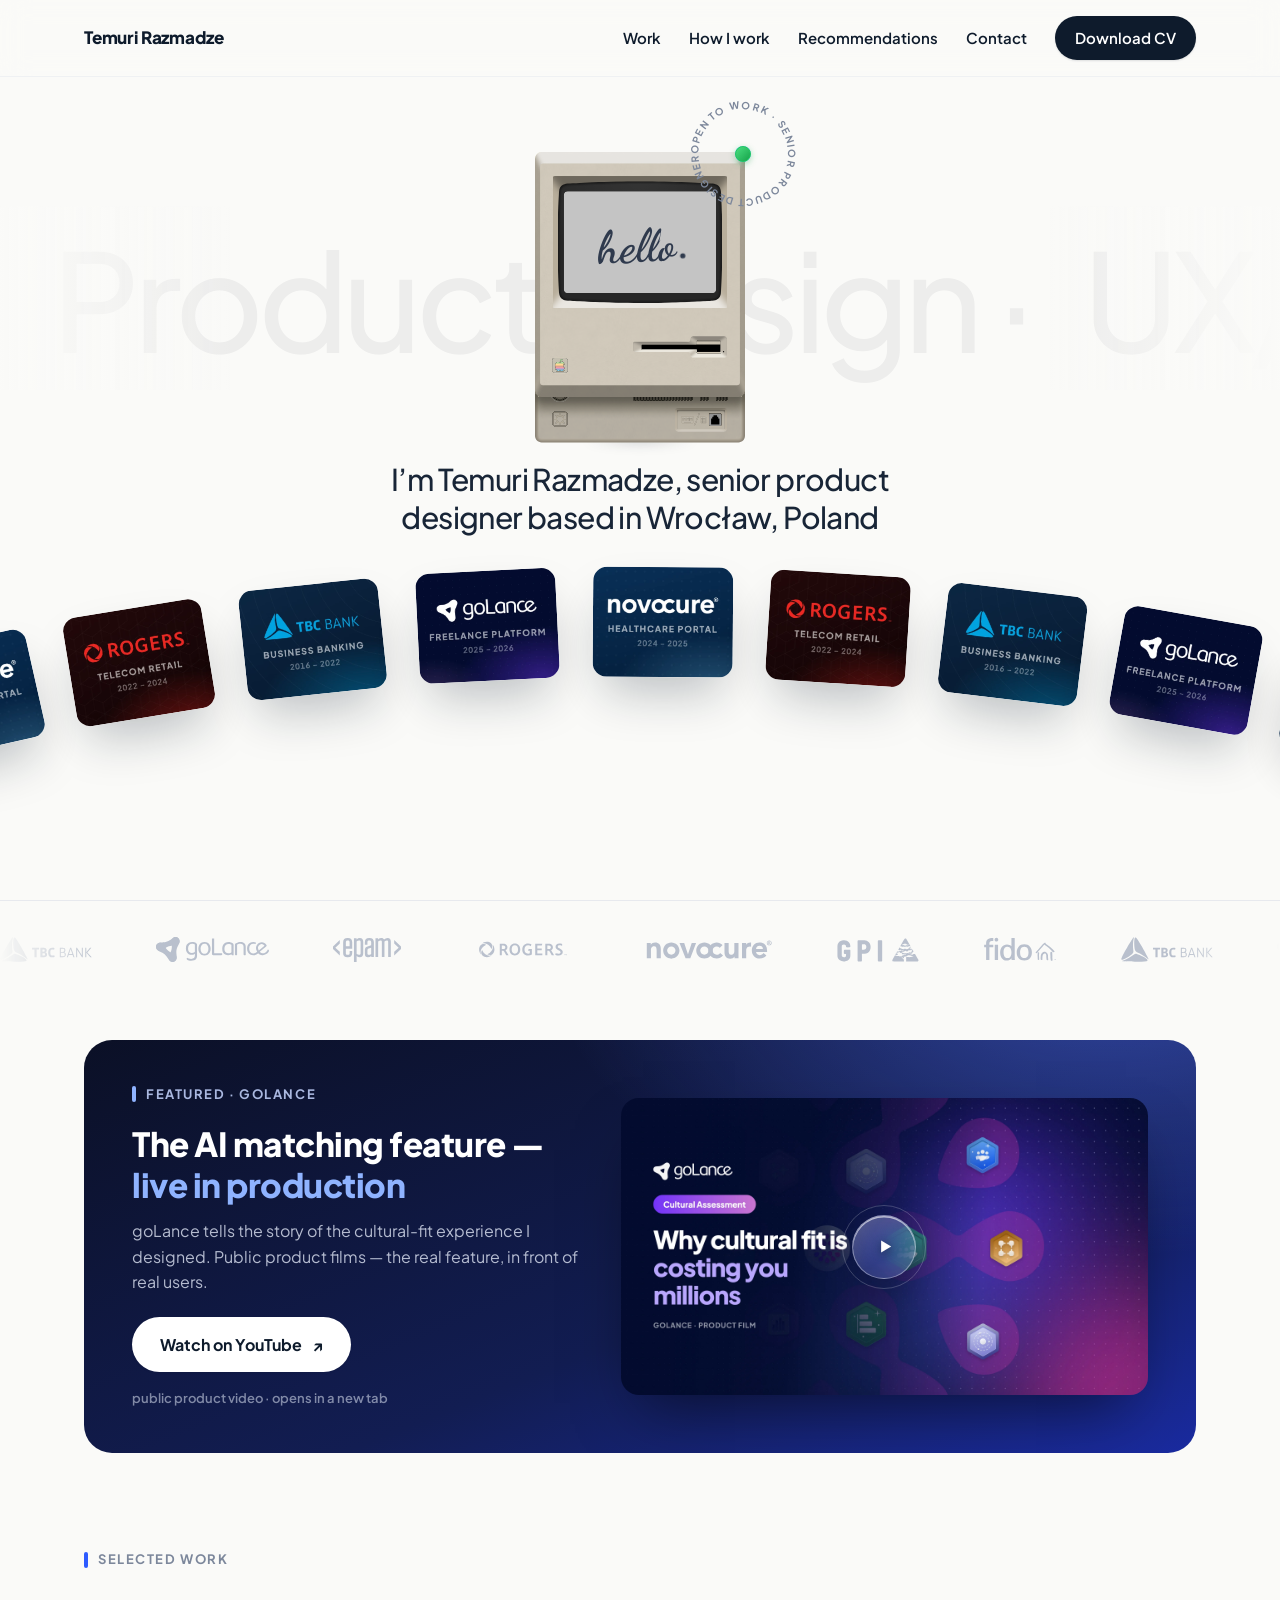
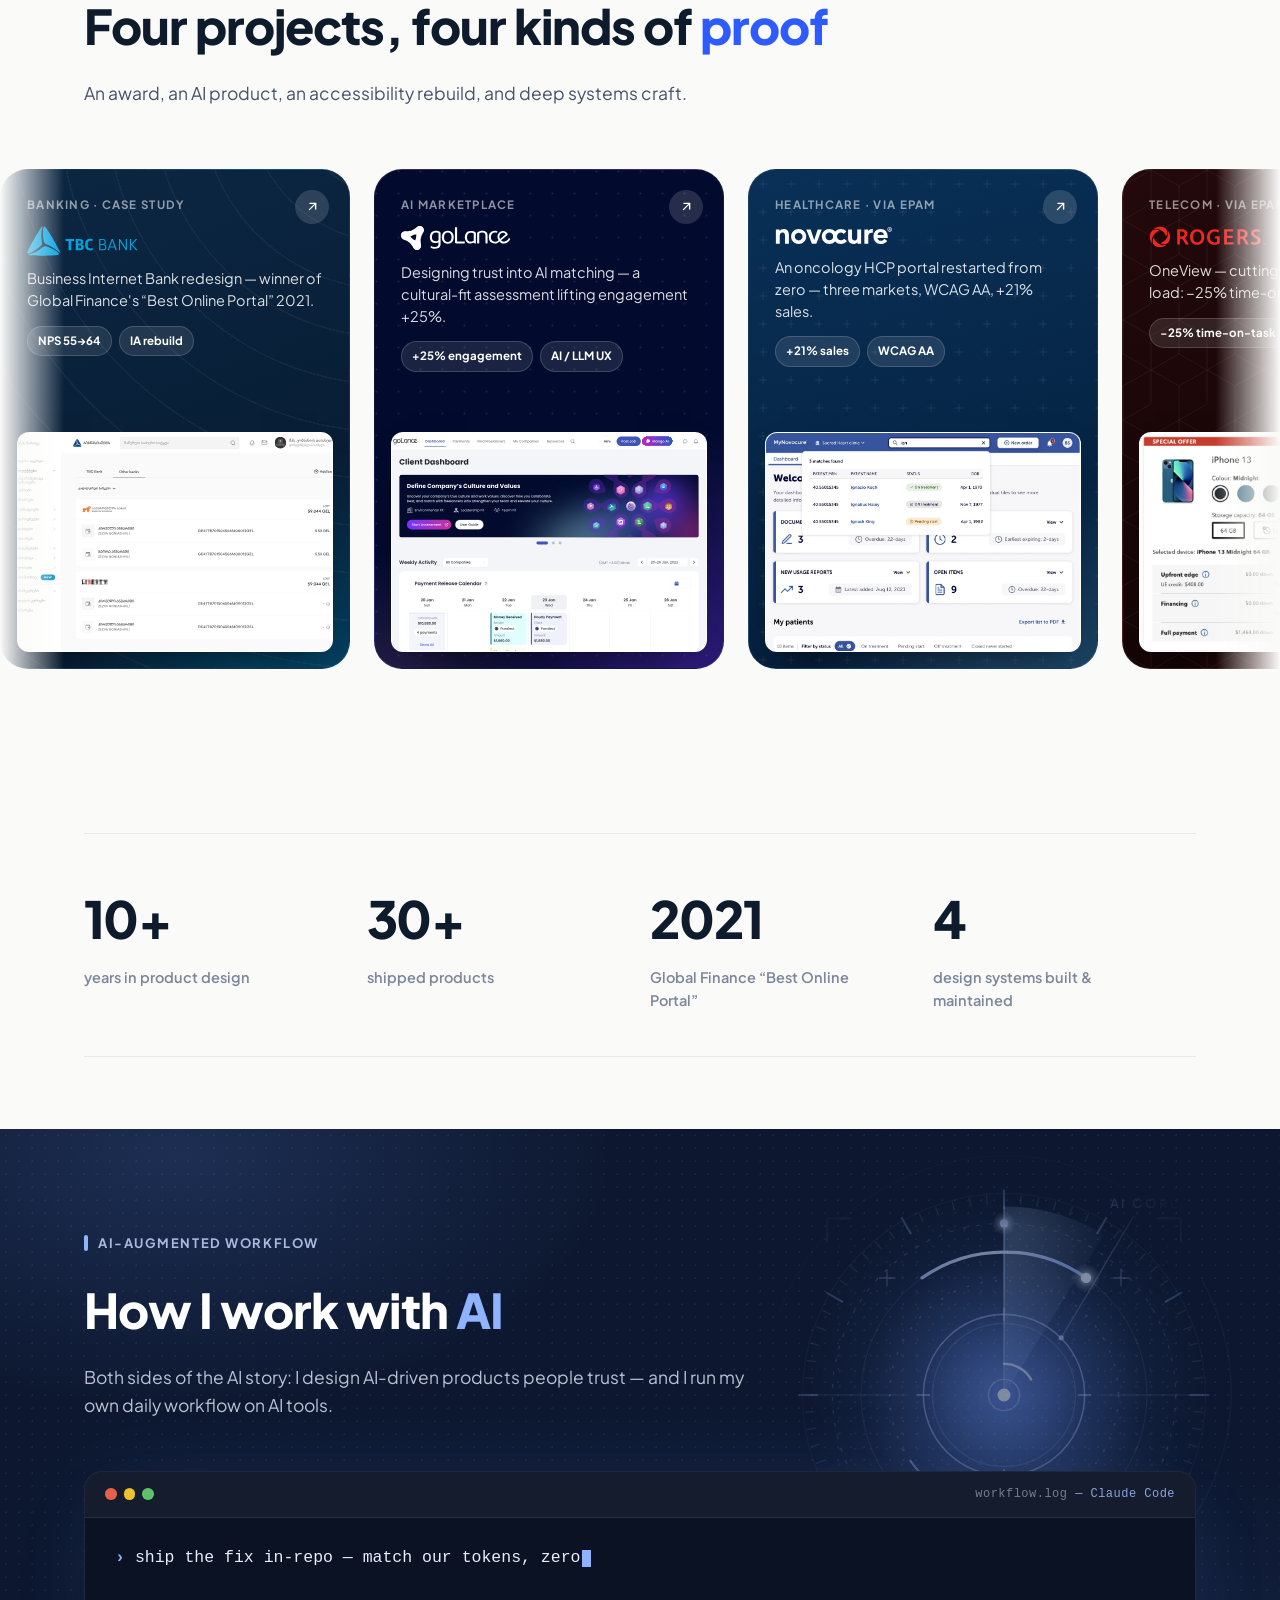
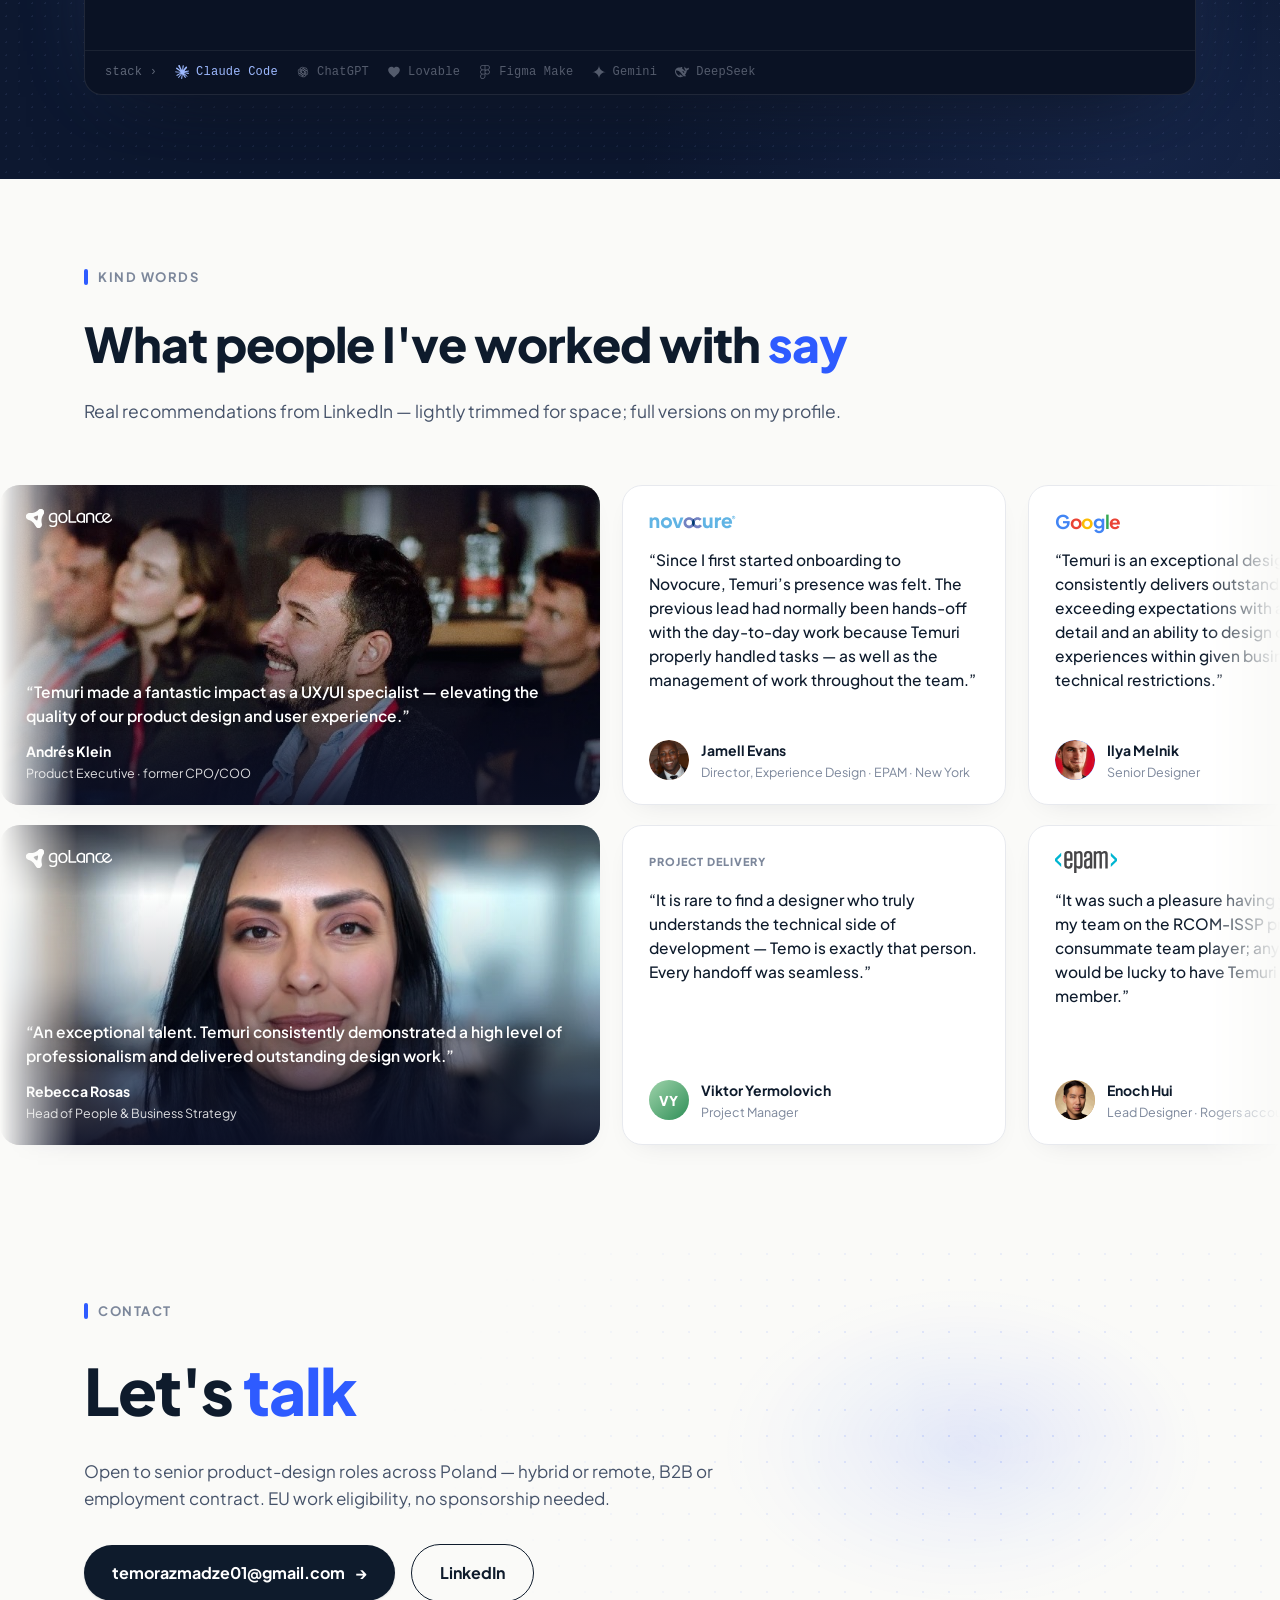
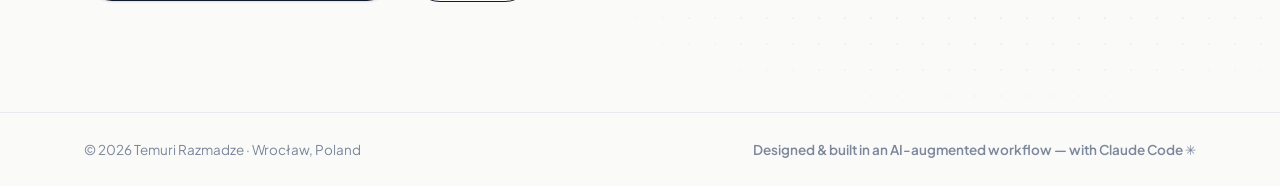
==== commit 623d816a: "Hero arc: brand poster cards linked to their case pages The four gradient placeholders (ph-*.svg) ar" ====
--- a/index.html
+++ b/index.html
@@ -26,7 +26,7 @@
 <link rel="preconnect" href="https://fonts.googleapis.com">
 <link rel="preconnect" href="https://fonts.gstatic.com" crossorigin>
 <link href="https://fonts.googleapis.com/css2?family=Dancing+Script:wght@700&family=Plus+Jakarta+Sans:ital,wght@0,200..800;1,400&display=swap" rel="stylesheet">
-<link rel="stylesheet" href="styles.css?v=79">
+<link rel="stylesheet" href="styles.css?v=80">
 <link rel="icon" href="assets/favicon.svg" type="image/svg+xml">
 <link rel="icon" href="assets/favicon-32.png" sizes="32x32" type="image/png">
 <link rel="icon" href="assets/favicon-16.png" sizes="16x16" type="image/png">
@@ -95,22 +95,30 @@
       </div>
       <h1 class="hero2-intro">I’m Temuri Razmadze, senior product designer based in Wrocław, Poland</h1>
     </div>
-    <!-- project cards drifting along an arc (matmac-style). Placeholder arts for
-         now; to link a card later, wrap its img in <a href="tbc.html"> etc. -->
+    <!-- Project cards drifting along an arc (matmac-style). Real screens now,
+         built by ../hero_cards.py — each is the top-left of that product,
+         framed on its own identity band so the brand colour survives at 140px.
+         Every card links to its case page.
+         The arc is decorative chrome: the keyboard and screen-reader route to
+         the same four cases is the "Selected work" section below, so the whole
+         arc stays out of the accessibility tree (aria-hidden on the container)
+         and out of the tab order (tabindex="-1" on every card — that is what
+         keeps the container's aria-hidden legal). Same convention as the
+         .pcard.is-clone marquee cards further down. -->
     <div class="hero2-arc" aria-hidden="true">
       <div class="hero2-arc-track">
-        <div class="hero2-card"><img src="assets/ph-tbc.svg" alt="" loading="lazy"></div>
-        <div class="hero2-card"><img src="assets/ph-golance.svg" alt="" loading="lazy"></div>
-        <div class="hero2-card"><img src="assets/ph-novocure.svg" alt="" loading="lazy"></div>
-        <div class="hero2-card"><img src="assets/ph-rogers.svg" alt="" loading="lazy"></div>
-        <div class="hero2-card"><img src="assets/ph-tbc.svg" alt="" loading="lazy"></div>
-        <div class="hero2-card"><img src="assets/ph-golance.svg" alt="" loading="lazy"></div>
-        <div class="hero2-card"><img src="assets/ph-novocure.svg" alt="" loading="lazy"></div>
-        <div class="hero2-card"><img src="assets/ph-rogers.svg" alt="" loading="lazy"></div>
-        <div class="hero2-card"><img src="assets/ph-tbc.svg" alt="" loading="lazy"></div>
-        <div class="hero2-card"><img src="assets/ph-golance.svg" alt="" loading="lazy"></div>
-        <div class="hero2-card"><img src="assets/ph-novocure.svg" alt="" loading="lazy"></div>
-        <div class="hero2-card"><img src="assets/ph-rogers.svg" alt="" loading="lazy"></div>
+        <a class="hero2-card" href="tbc.html"      tabindex="-1"><img src="assets/hero-tbc.webp"      alt="" width="420" height="330" decoding="async" fetchpriority="low"></a>
+        <a class="hero2-card" href="golance.html"  tabindex="-1"><img src="assets/hero-golance.webp"  alt="" width="420" height="330" decoding="async" fetchpriority="low"></a>
+        <a class="hero2-card" href="novocure.html" tabindex="-1"><img src="assets/hero-novocure.webp" alt="" width="420" height="330" decoding="async" fetchpriority="low"></a>
+        <a class="hero2-card" href="rogers.html"   tabindex="-1"><img src="assets/hero-rogers.webp"   alt="" width="420" height="330" decoding="async" fetchpriority="low"></a>
+        <a class="hero2-card" href="tbc.html"      tabindex="-1"><img src="assets/hero-tbc.webp"      alt="" width="420" height="330" decoding="async" fetchpriority="low"></a>
+        <a class="hero2-card" href="golance.html"  tabindex="-1"><img src="assets/hero-golance.webp"  alt="" width="420" height="330" decoding="async" fetchpriority="low"></a>
+        <a class="hero2-card" href="novocure.html" tabindex="-1"><img src="assets/hero-novocure.webp" alt="" width="420" height="330" decoding="async" fetchpriority="low"></a>
+        <a class="hero2-card" href="rogers.html"   tabindex="-1"><img src="assets/hero-rogers.webp"   alt="" width="420" height="330" decoding="async" fetchpriority="low"></a>
+        <a class="hero2-card" href="tbc.html"      tabindex="-1"><img src="assets/hero-tbc.webp"      alt="" width="420" height="330" decoding="async" fetchpriority="low"></a>
+        <a class="hero2-card" href="golance.html"  tabindex="-1"><img src="assets/hero-golance.webp"  alt="" width="420" height="330" decoding="async" fetchpriority="low"></a>
+        <a class="hero2-card" href="novocure.html" tabindex="-1"><img src="assets/hero-novocure.webp" alt="" width="420" height="330" decoding="async" fetchpriority="low"></a>
+        <a class="hero2-card" href="rogers.html"   tabindex="-1"><img src="assets/hero-rogers.webp"   alt="" width="420" height="330" decoding="async" fetchpriority="low"></a>
       </div>
     </div>
   </section>
@@ -799,6 +807,6 @@
   </div>
 </footer>
 
-<script src="script.js?v=79"></script>
+<script src="script.js?v=80"></script>
 </body>
 </html>
--- a/styles.css
+++ b/styles.css
@@ -1008,20 +1008,36 @@
   width: 1730px; height: 130px;
   transform: translateX(-50%);
   pointer-events: none;
-  opacity: 0; animation: h2fade .9s ease 1.35s forwards;
-}
+  /* hidden, not merely transparent: an opacity-0 element still hit-tests, and
+     the cards are links now — without this the whole 1730px band is clickable
+     while invisible, for the 1.35s before the entrance runs. Own keyframe
+     because h2fade is shared with the marquee and the hello dot. */
+  visibility: hidden;
+  opacity: 0; animation: h2arcin .9s ease 1.35s forwards;
+}
+@keyframes h2arcin { from { opacity: 0; visibility: visible; } to { opacity: 1; visibility: visible; } }
 .hero2-arc-track { position: relative; width: 100%; height: 100%; }
 .hero2-card {
   position: absolute; top: 0; left: 0;
+  display: block;
   width: 140px; height: 110px;
-  pointer-events: auto;
+  /* script.js turns this on only while a card is on-stage AND legible. Cards
+     that drift off keep their last offset-distance and park on the path's end
+     points, which sit inside the viewport above ~1560px wide — as links they
+     would be invisible click traps. */
+  pointer-events: none;
+  -webkit-tap-highlight-color: transparent;
   border-radius: 14px; overflow: hidden;
   background: var(--surface);
   box-shadow: 0 25px 50px -12px rgba(14, 27, 44, .28);
   transition: transform .3s ease;
   opacity: 0; /* script.js drives per-card offset-distance + opacity */
 }
-.hero2-card:hover { transform: scale(1.35); z-index: 50; }
+/* fine pointers only — on touch :hover sticks after a tap, which would leave a
+   tapped card stuck at 1.35 and latch the drift at HOVER for the whole session */
+@media (hover: hover) and (pointer: fine) {
+  .hero2-card:hover { transform: scale(1.35); z-index: 50; }
+}
 .hero2-card img { width: 100%; height: 100%; object-fit: cover; display: block; }
 
 @media (max-width: 760px) {
@@ -1033,13 +1049,19 @@
   .hero2-stage { margin-top: 20px; }
   .hero2-mac { --macScale: .9; transform-origin: 50% 100%; }
   .hero2-marquee { top: 180px; } /* visual mac center with .9 scale, bottom origin */
-  .hero2-arc { top: calc(100% - 190px); }
+  /* was `top: calc(100% - 190px)`, which drove the cards straight across the
+     second line of the H1 — measured at 1440x680: five fully opaque cards over
+     the headline box, 28 of 54 sample points hitting a card instead of the
+     heading. Harmless-looking while they were inert divs; a click trap on the
+     headline once they became links. Pin the arc to the hero floor instead. */
+  .hero2-arc { top: auto; bottom: 10px; transform: translateX(-50%) scale(.85); transform-origin: 50% 100%; }
 }
 @media (max-height: 599px) {
   .hero2-arc { display: none; }
 }
 @media (prefers-reduced-motion: reduce) {
-  .hero2-arc { opacity: 1; animation: none; }
+  /* visibility has to be restored here too, or the arc never appears at all */
+  .hero2-arc { opacity: 1; visibility: visible; animation: none; }
 }
 
 /* --- case v2 (band rhythm — pilot on golance.html) ---
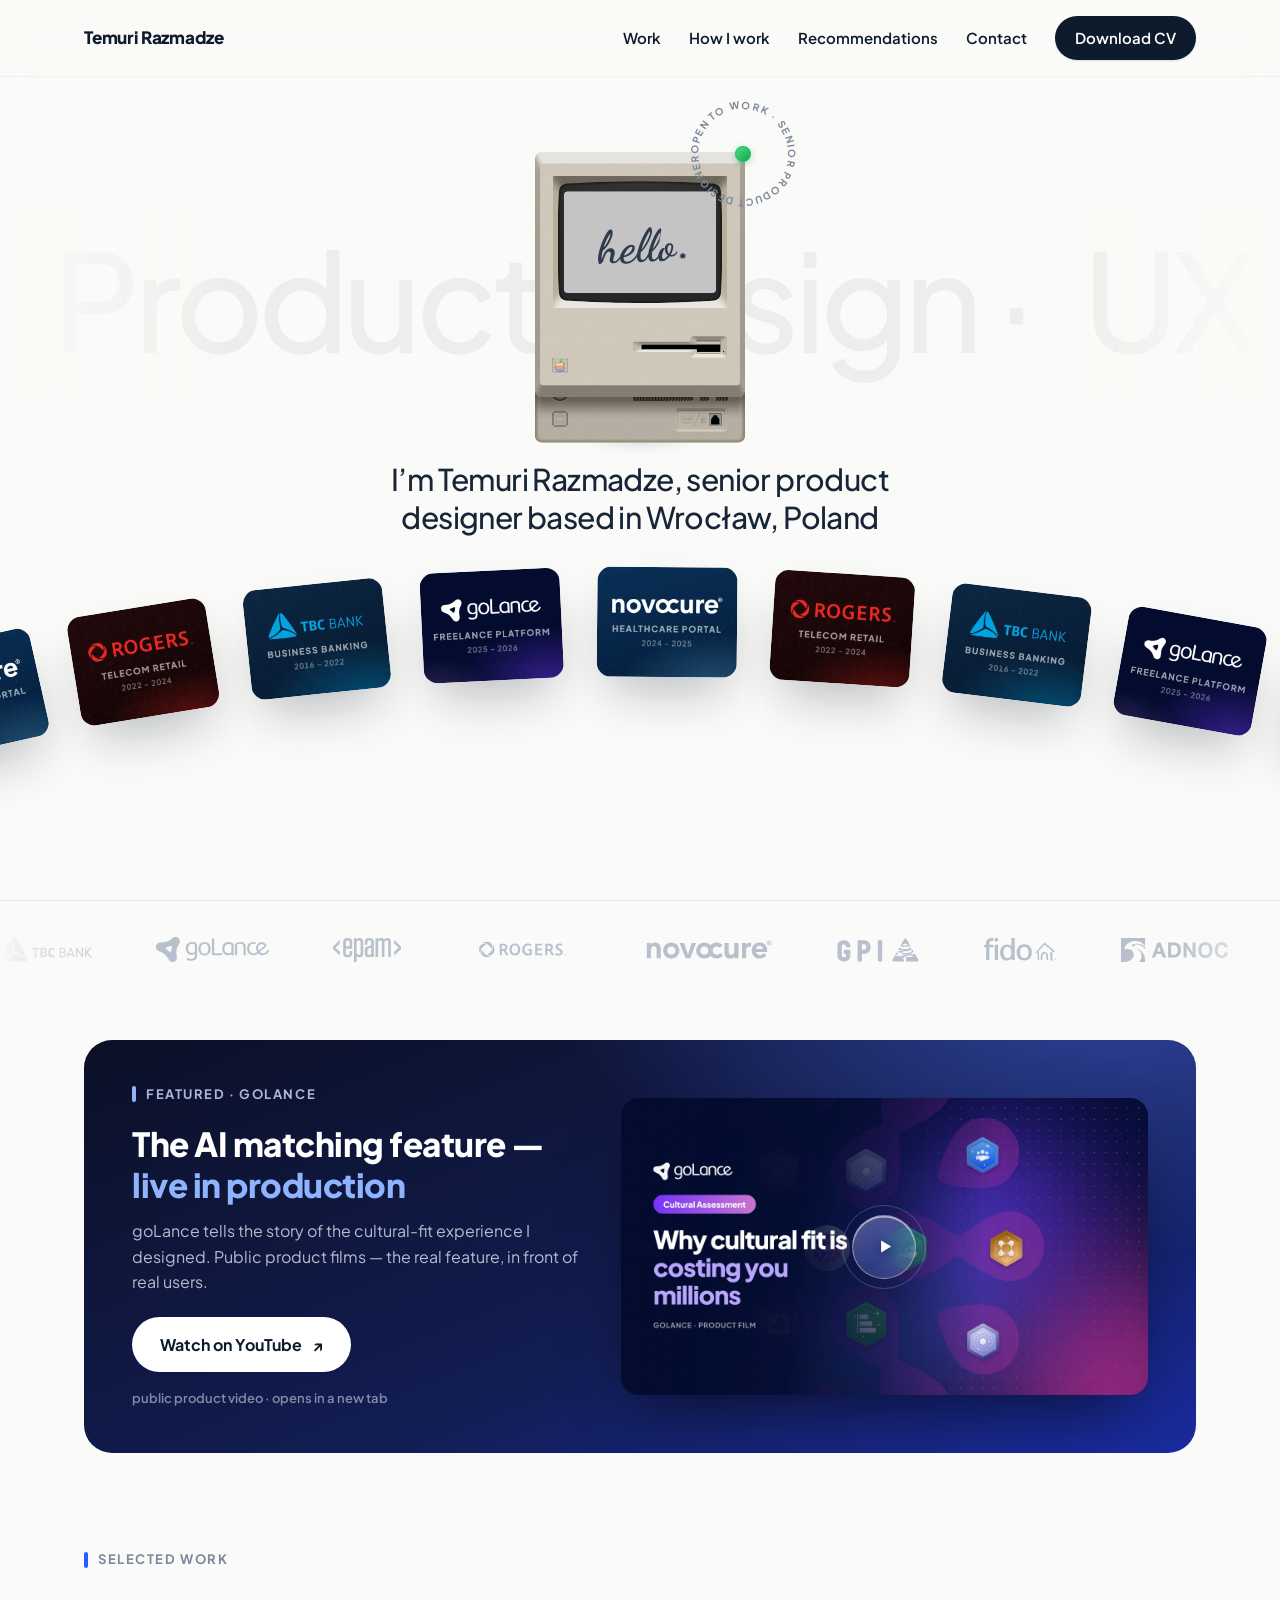
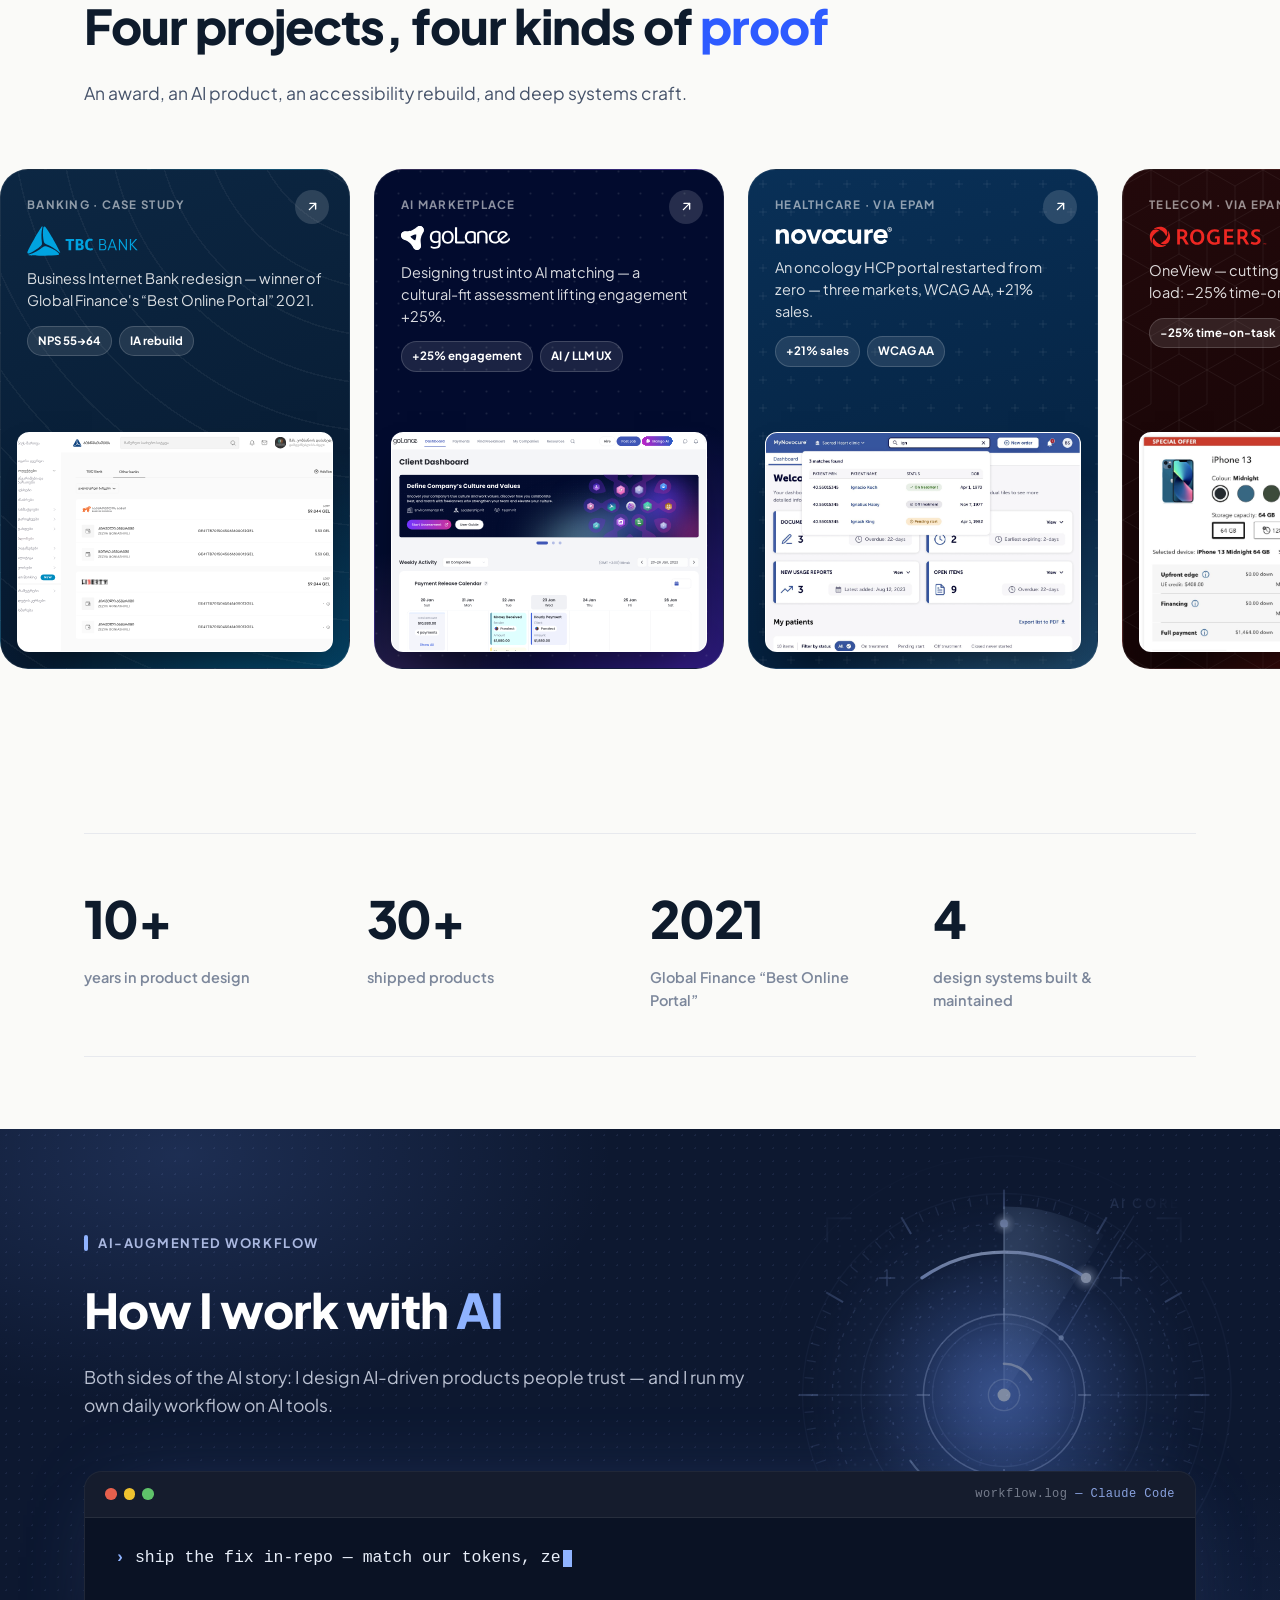
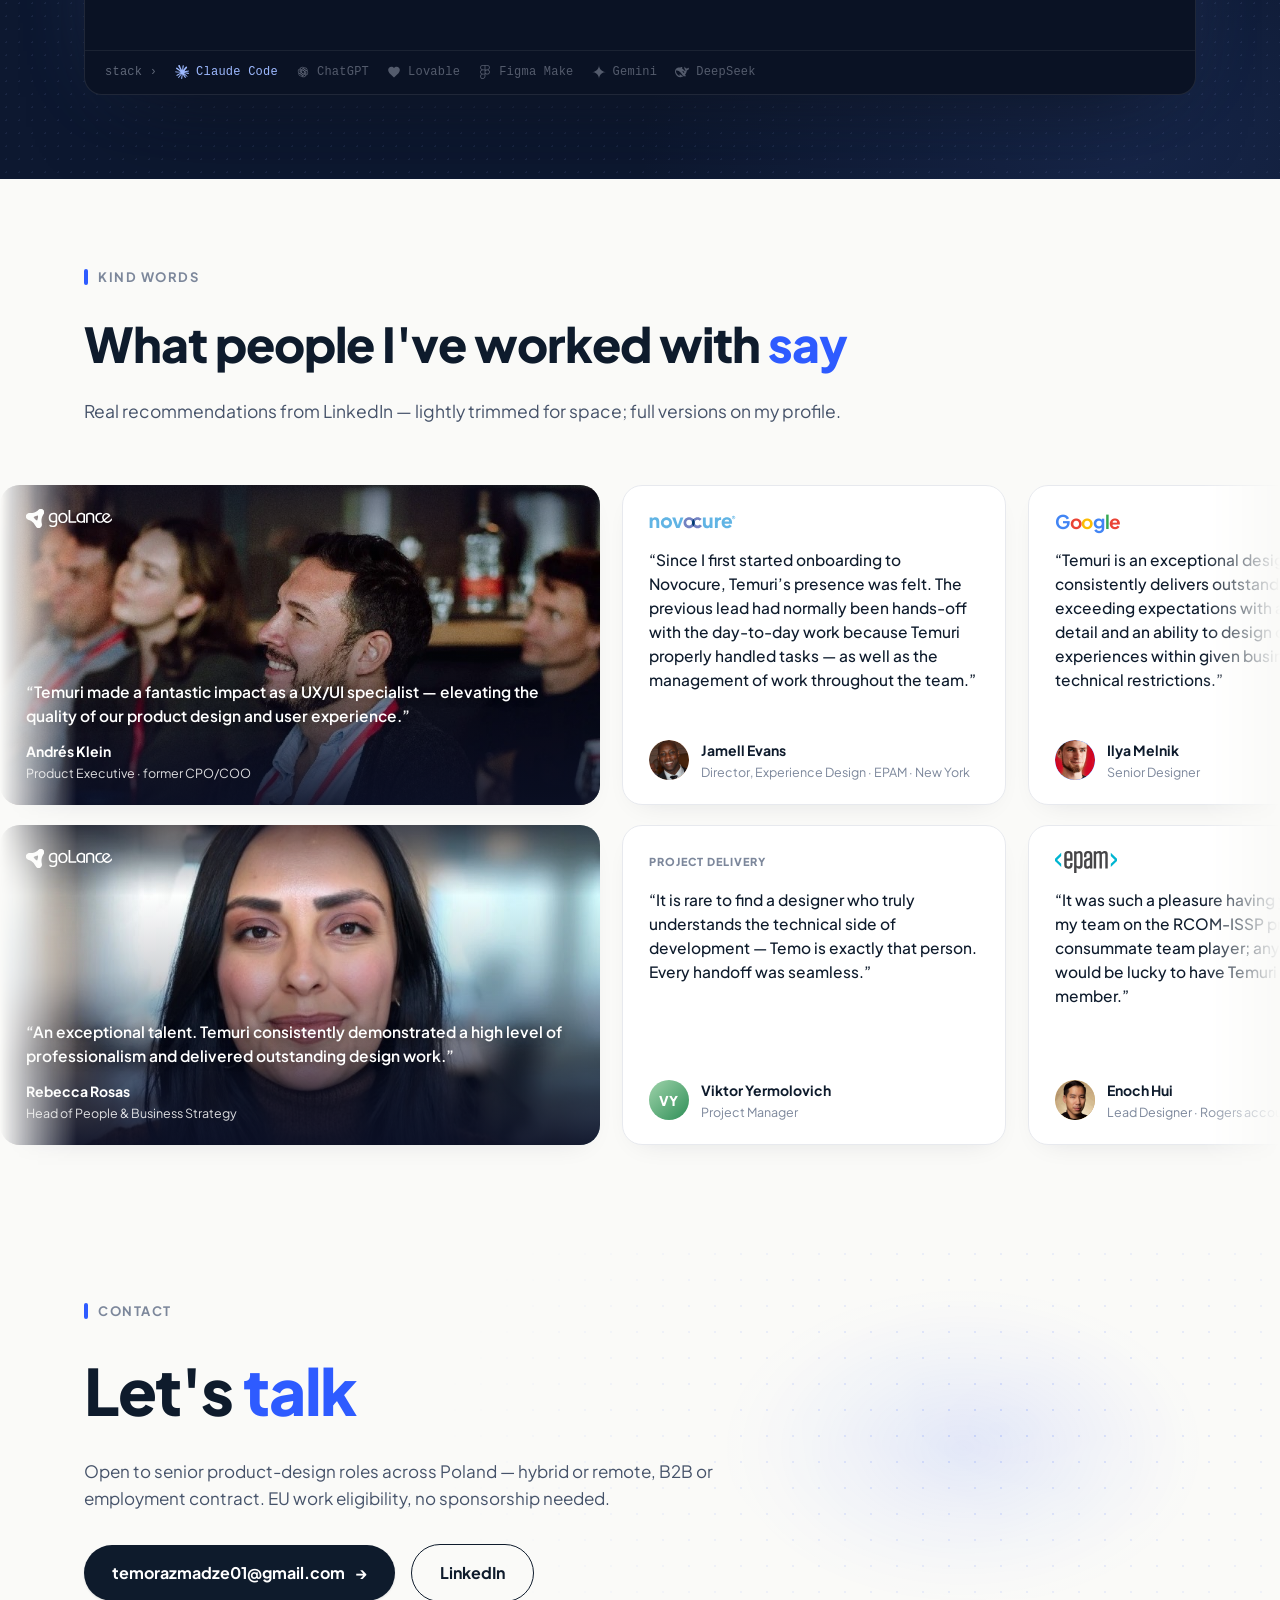
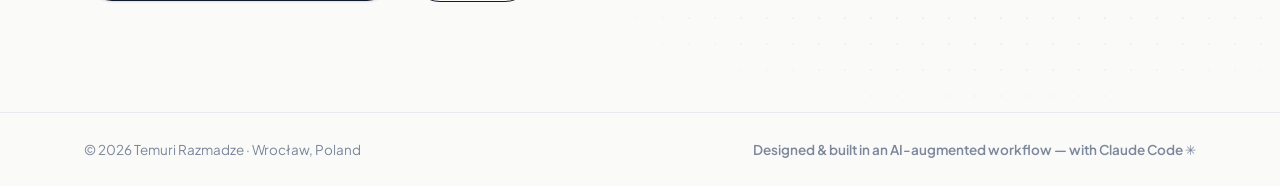
==== commit 3f222ee5: "Novocure cover: replace the 3-slide gallery with a composed trio (.c2trio) The carousel hid two of t" ====
--- a/index.html
+++ b/index.html
@@ -26,7 +26,7 @@
 <link rel="preconnect" href="https://fonts.googleapis.com">
 <link rel="preconnect" href="https://fonts.gstatic.com" crossorigin>
 <link href="https://fonts.googleapis.com/css2?family=Dancing+Script:wght@700&family=Plus+Jakarta+Sans:ital,wght@0,200..800;1,400&display=swap" rel="stylesheet">
-<link rel="stylesheet" href="styles.css?v=80">
+<link rel="stylesheet" href="styles.css?v=84">
 <link rel="icon" href="assets/favicon.svg" type="image/svg+xml">
 <link rel="icon" href="assets/favicon-32.png" sizes="32x32" type="image/png">
 <link rel="icon" href="assets/favicon-16.png" sizes="16x16" type="image/png">
@@ -465,11 +465,12 @@
 	c-8.6,0-15.6,7-15.6,15.6C-44.4,203.1-37.4,210.1-28.9,210.1 M-15.1,238.6c0-1-0.8-1.9-1.9-1.9h-23.9c-1,0-1.9,0.8-1.9,1.9V362
 	c0,1,0.8,1.9,1.9,1.9h23.9c1,0,1.9-0.8,1.9-1.9c0-0.1,0-0.2,0-0.3L-15.1,238.6z M453.5,363.8h1.6v-7.6h2.9v-1.5h-7.4v1.5h2.9V363.8z
 	 M459.7,363.8h1.6v-6.5l2.9,4.3h0.1l2.9-4.3v6.6h1.6v-9.1h-1.7l-2.8,4.3l-2.8-4.3h-1.7V363.8z"/></symbol>
+        <symbol id="lg-adnoc" viewBox="0 0 321.25 72.00"><g fill="currentColor"><g transform="scale(0.40942) translate(0 .02)"><path d="M444.36,386.92a59.08,59.08,0,0,1-16.06,28.91h42.93c8.18-44.68-21.32-92.29-69.21-102.51,9.64,2.63,52,22.49,42.35,73.59" transform="translate(-295.42 -240.02)"/><path d="M295.42,240V415.83h18.69c11.39,0,14,.29,20.15-.88,26.87-3.8,51.4-25.7,54-45,4.09-22.78-8.47-42.93-32.42-47.89a12.65,12.65,0,0,0-1.46-.29c-.88,0-12.56,0-21.32-2.34a11.16,11.16,0,0,0-3.21,11.68s-12-12.56-4.38-29.2c0,0,3.8-7.89,16.06-16.06l.29-.29c3.21-4.09,11.39-11.1,23.07-16.35a92.64,92.64,0,0,1,27.45-7.59c52-5,80,35,80,35V240Z" transform="translate(-295.42 -240.02)"/><path d="M423.62,282.66c-24.82-3.21-45.85,3.21-62.5,14.6a80.22,80.22,0,0,1,12.27-5.55,14,14,0,0,0,10.51,9.93c7.3,1.46,14.31-2.63,15.77-9.64a11.93,11.93,0,0,0-.29-5.55c47.6-1.46,73,35,73,35V305.73c-7-7-26.58-20.74-48.77-23.07" transform="translate(-295.42 -240.02)"/></g><g transform="translate(92.70 12.00) scale(1.29310) translate(0 -250.87)"><path d="M308.56,492.06h7l13.14,35h-7.89l-2.92-8.18H305.64l-2.92,8.18h-7.3Zm7.59,21-4.38-12.56-4.09,12.56Z" transform="translate(-295.42 -240.02)"/><path d="M333.09,492.06h13.14c5.26,0,9.64,1.46,12.56,4.38s4.38,7.3,4.38,12.85a19.78,19.78,0,0,1-1.17,7.59,15.07,15.07,0,0,1-3.5,5.55,16.39,16.39,0,0,1-5.84,3.5,20.75,20.75,0,0,1-7.59,1.17h-12Zm12,28.91a13.64,13.64,0,0,0,5-.88,9.15,9.15,0,0,0,3.21-2.34,8,8,0,0,0,1.75-3.5,19,19,0,0,0,0-9.35,6.66,6.66,0,0,0-1.75-3.5,11.43,11.43,0,0,0-2.92-2.34,9.75,9.75,0,0,0-4.38-.88H340.1v22.49h5Z" transform="translate(-295.42 -240.02)"/><polygon points="73.59 252.03 80.02 252.03 94.33 275.1 94.33 252.03 101.63 252.03 101.63 287.08 94.91 287.08 80.6 264.3 80.6 287.08 73.59 287.08 73.59 252.03"/><path d="M419.83,528a17.67,17.67,0,0,1-7-1.17,13.52,13.52,0,0,1-5.26-3.8,12.65,12.65,0,0,1-3.21-5.84,25.26,25.26,0,0,1,0-15.19,18.81,18.81,0,0,1,3.21-5.84,17.34,17.34,0,0,1,5.26-3.8,21.61,21.61,0,0,1,14,0,13.52,13.52,0,0,1,5.26,3.8,12.65,12.65,0,0,1,3.21,5.84,25.26,25.26,0,0,1,0,15.19,18.81,18.81,0,0,1-3.21,5.84,17.34,17.34,0,0,1-5.26,3.8,17.67,17.67,0,0,1-7,1.17m0-6.13a8.48,8.48,0,0,0,7-3.21c1.46-2,2.34-5,2.34-9.05a16.6,16.6,0,0,0-2.34-9.05,8.66,8.66,0,0,0-7-2.92,8.48,8.48,0,0,0-7,3.21c-1.46,2-2.34,5-2.34,9.05,0,3.8.88,7,2.34,9.05a8.75,8.75,0,0,0,7,2.92" transform="translate(-295.42 -240.02)"/><path d="M472.1,515.13a34,34,0,0,1-1.17,5.26,13.16,13.16,0,0,1-2.92,4.09,11,11,0,0,1-4.38,2.63,19.42,19.42,0,0,1-6.13.88,17.65,17.65,0,0,1-7-1.46,10.83,10.83,0,0,1-5-3.8,12.29,12.29,0,0,1-2.92-5.84,29.59,29.59,0,0,1-1.17-7.59,20.75,20.75,0,0,1,1.17-7.59,18.81,18.81,0,0,1,3.21-5.84,20.42,20.42,0,0,1,5-3.8,17.13,17.13,0,0,1,6.72-1.17,17.56,17.56,0,0,1,5.84.88,13.66,13.66,0,0,1,4.09,2.34,11.11,11.11,0,0,1,2.63,3.8,24.67,24.67,0,0,1,1.46,5l-7.3.88a11.09,11.09,0,0,0-2-5,10.31,10.31,0,0,0-5-1.17,7.39,7.39,0,0,0-6.42,3.21c-1.46,2-2,5-2,9.05,0,3.8.88,7,2.34,9.05a7.23,7.23,0,0,0,6.13,3.21,6.42,6.42,0,0,0,5-1.75,8.58,8.58,0,0,0,2-5h7.89Z" transform="translate(-295.42 -240.02)"/></g></g></symbol>
       </defs>
     </svg>
     <div class="marquee reveal">
       <div class="marquee-track">
-        <span><svg class="lg lg-tbc" role="img" aria-label="TBC Bank"><use href="#lg-tbc"/></svg></span><span><svg class="lg lg-golance" role="img" aria-label="goLance"><use href="#lg-golance"/></svg></span><span><svg class="lg lg-epam" role="img" aria-label="EPAM Systems"><use href="#lg-epam"/></svg></span><span><svg class="lg lg-rogers" role="img" aria-label="Rogers Communications"><use href="#lg-rogers"/></svg></span><span><svg class="lg lg-novocure" role="img" aria-label="Novocure"><use href="#lg-novocure"/></svg></span><span><svg class="lg lg-gpi" role="img" aria-label="GPI — Vienna Insurance Group"><use href="#lg-gpi"/></svg></span><span><svg class="lg lg-fido" role="img" aria-label="Fido"><use href="#lg-fido"/></svg></span><span><svg class="lg lg-tbc" role="img" aria-label="TBC Bank"><use href="#lg-tbc"/></svg></span><span><svg class="lg lg-golance" role="img" aria-label="goLance"><use href="#lg-golance"/></svg></span><span><svg class="lg lg-epam" role="img" aria-label="EPAM Systems"><use href="#lg-epam"/></svg></span><span><svg class="lg lg-rogers" role="img" aria-label="Rogers Communications"><use href="#lg-rogers"/></svg></span><span><svg class="lg lg-novocure" role="img" aria-label="Novocure"><use href="#lg-novocure"/></svg></span><span><svg class="lg lg-gpi" role="img" aria-label="GPI — Vienna Insurance Group"><use href="#lg-gpi"/></svg></span><span><svg class="lg lg-fido" role="img" aria-label="Fido"><use href="#lg-fido"/></svg></span><span><svg class="lg lg-tbc" role="img" aria-label="TBC Bank"><use href="#lg-tbc"/></svg></span><span><svg class="lg lg-golance" role="img" aria-label="goLance"><use href="#lg-golance"/></svg></span><span><svg class="lg lg-epam" role="img" aria-label="EPAM Systems"><use href="#lg-epam"/></svg></span><span><svg class="lg lg-rogers" role="img" aria-label="Rogers Communications"><use href="#lg-rogers"/></svg></span><span><svg class="lg lg-novocure" role="img" aria-label="Novocure"><use href="#lg-novocure"/></svg></span><span><svg class="lg lg-gpi" role="img" aria-label="GPI — Vienna Insurance Group"><use href="#lg-gpi"/></svg></span><span><svg class="lg lg-fido" role="img" aria-label="Fido"><use href="#lg-fido"/></svg></span><span><svg class="lg lg-tbc" role="img" aria-label="TBC Bank"><use href="#lg-tbc"/></svg></span><span><svg class="lg lg-golance" role="img" aria-label="goLance"><use href="#lg-golance"/></svg></span><span><svg class="lg lg-epam" role="img" aria-label="EPAM Systems"><use href="#lg-epam"/></svg></span><span><svg class="lg lg-rogers" role="img" aria-label="Rogers Communications"><use href="#lg-rogers"/></svg></span><span><svg class="lg lg-novocure" role="img" aria-label="Novocure"><use href="#lg-novocure"/></svg></span><span><svg class="lg lg-gpi" role="img" aria-label="GPI — Vienna Insurance Group"><use href="#lg-gpi"/></svg></span><span><svg class="lg lg-fido" role="img" aria-label="Fido"><use href="#lg-fido"/></svg></span>
+        <span><svg class="lg lg-tbc" role="img" aria-label="TBC Bank"><use href="#lg-tbc"/></svg></span><span><svg class="lg lg-golance" role="img" aria-label="goLance"><use href="#lg-golance"/></svg></span><span><svg class="lg lg-epam" role="img" aria-label="EPAM Systems"><use href="#lg-epam"/></svg></span><span><svg class="lg lg-rogers" role="img" aria-label="Rogers Communications"><use href="#lg-rogers"/></svg></span><span><svg class="lg lg-novocure" role="img" aria-label="Novocure"><use href="#lg-novocure"/></svg></span><span><svg class="lg lg-gpi" role="img" aria-label="GPI — Vienna Insurance Group"><use href="#lg-gpi"/></svg></span><span><svg class="lg lg-fido" role="img" aria-label="Fido"><use href="#lg-fido"/></svg></span><span><svg class="lg lg-adnoc" role="img" aria-label="ADNOC"><use href="#lg-adnoc"/></svg></span><span><svg class="lg lg-tbc" role="img" aria-label="TBC Bank"><use href="#lg-tbc"/></svg></span><span><svg class="lg lg-golance" role="img" aria-label="goLance"><use href="#lg-golance"/></svg></span><span><svg class="lg lg-epam" role="img" aria-label="EPAM Systems"><use href="#lg-epam"/></svg></span><span><svg class="lg lg-rogers" role="img" aria-label="Rogers Communications"><use href="#lg-rogers"/></svg></span><span><svg class="lg lg-novocure" role="img" aria-label="Novocure"><use href="#lg-novocure"/></svg></span><span><svg class="lg lg-gpi" role="img" aria-label="GPI — Vienna Insurance Group"><use href="#lg-gpi"/></svg></span><span><svg class="lg lg-fido" role="img" aria-label="Fido"><use href="#lg-fido"/></svg></span><span><svg class="lg lg-adnoc" role="img" aria-label="ADNOC"><use href="#lg-adnoc"/></svg></span><span><svg class="lg lg-tbc" role="img" aria-label="TBC Bank"><use href="#lg-tbc"/></svg></span><span><svg class="lg lg-golance" role="img" aria-label="goLance"><use href="#lg-golance"/></svg></span><span><svg class="lg lg-epam" role="img" aria-label="EPAM Systems"><use href="#lg-epam"/></svg></span><span><svg class="lg lg-rogers" role="img" aria-label="Rogers Communications"><use href="#lg-rogers"/></svg></span><span><svg class="lg lg-novocure" role="img" aria-label="Novocure"><use href="#lg-novocure"/></svg></span><span><svg class="lg lg-gpi" role="img" aria-label="GPI — Vienna Insurance Group"><use href="#lg-gpi"/></svg></span><span><svg class="lg lg-fido" role="img" aria-label="Fido"><use href="#lg-fido"/></svg></span><span><svg class="lg lg-adnoc" role="img" aria-label="ADNOC"><use href="#lg-adnoc"/></svg></span><span><svg class="lg lg-tbc" role="img" aria-label="TBC Bank"><use href="#lg-tbc"/></svg></span><span><svg class="lg lg-golance" role="img" aria-label="goLance"><use href="#lg-golance"/></svg></span><span><svg class="lg lg-epam" role="img" aria-label="EPAM Systems"><use href="#lg-epam"/></svg></span><span><svg class="lg lg-rogers" role="img" aria-label="Rogers Communications"><use href="#lg-rogers"/></svg></span><span><svg class="lg lg-novocure" role="img" aria-label="Novocure"><use href="#lg-novocure"/></svg></span><span><svg class="lg lg-gpi" role="img" aria-label="GPI — Vienna Insurance Group"><use href="#lg-gpi"/></svg></span><span><svg class="lg lg-fido" role="img" aria-label="Fido"><use href="#lg-fido"/></svg></span><span><svg class="lg lg-adnoc" role="img" aria-label="ADNOC"><use href="#lg-adnoc"/></svg></span>
       </div>
     </div>
   </section>
--- a/styles.css
+++ b/styles.css
@@ -163,6 +163,7 @@
 .lg-tbc { width: 92px; height: 25px; }
 .lg-gpi { width: 82px; height: 24px; }
 .lg-fido { width: 74px; height: 25px; }
+.lg-adnoc { width: 107px; height: 24px; }
 @keyframes marquee { to { transform: translateX(-25%); } }
 
 /* ---------- showreel: featured project film ---------- */
@@ -372,8 +373,10 @@
 .work-marquee {
   /* extra bottom room so the project cards' (large) hover shadow isn't clipped */
   overflow: hidden; padding: 18px 0 52px;
-  -webkit-mask-image: linear-gradient(90deg, transparent, #000 5%, #000 95%, transparent);
-  mask-image: linear-gradient(90deg, transparent, #000 5%, #000 95%, transparent);
+  /* No edge fade, unlike the other marquees: those hold light content, where a
+     fade melts into the page. These posters are dark — any fade to the light
+     background reads as a smear painted over the card, so the viewport edge
+     cuts them clean instead (Horizon-style). */
 }
 .work-track { display: flex; width: max-content; animation: work-scroll 48s linear infinite; }
 .work-marquee:hover .work-track { animation-play-state: paused; }
@@ -1701,3 +1704,52 @@
   .c2dev-lap .c2dev-screen { border-width: 6px; border-radius: 9px; }
   .c2dev-lap::after { height: 9px; bottom: -9px; }
 }
+
+/* --- .c2trio: three screens, one product, ONE band --------------------------
+   The Novocure cover. Its three core surfaces used to rotate in a gallery,
+   which meant two of them were always hidden behind dots — and each screen,
+   stretched to the band's full 1060px, put dense clinical UI at a size where
+   its type read as soft. Composed as a product trio the screens land together
+   in one glance, and each renders SMALLER than its source, so they read sharp.
+
+   Same minimal frame language as .c2dev above (thin bezel + foot, no photoreal
+   chrome — the reasoning there applies here doubly, with three devices).
+   The lead surface sits front and centre; the two supporting ones sit behind
+   it, raised, partly overlapped — hierarchy, not a filmstrip.
+
+   Every screen is WINDOWED to 16:10 from the top (a laptop's own shape;
+   headers carry these UIs' identity, so the bottom is what the crop spends).
+   Each laptop keeps its own zoom <a> to the FULL uncropped screen — same
+   contract as .c2win: the crop is presentational only. */
+.c2trio { position: relative; width: 100%; max-width: 1060px; padding-bottom: 13px; }
+.c2trio a { display: block; max-width: none; cursor: zoom-in; text-decoration: none; }
+.c2trio img { width: 100%; max-width: none; height: auto; display: block; border-radius: 0; box-shadow: none; }
+.c2trio .c2dev-screen { aspect-ratio: 16 / 10; }
+/* same trap as .c2dev (see its NB): .case2-imgband a (0,1,1) sets width:100%
+   and outranks a lone class (0,1,0) — the widths must live on compounds */
+.c2trio .c2trio-main { position: relative; width: 54%; margin: 0 auto; z-index: 3; }
+.c2trio .c2trio-side { position: absolute; bottom: 12%; width: 38%; z-index: 1; }
+.c2trio .c2trio-left { left: 0; }
+.c2trio .c2trio-right { right: 0; }
+/* the supporting laptops are further from the "camera": a tighter, dimmer
+   shadow keeps them planted without competing with the lead's */
+.c2trio-side .c2dev-screen { box-shadow: 0 22px 40px -22px rgba(14, 27, 44, .38); }
+/* .c2trio--cards — the SHIPPED variant (Temuri's pick, 2026-08-01): only the
+   LEAD gets a laptop; the sides are plain rounded screens (the band's own
+   screenshot language, .case2-imgband img). One device says "the product",
+   the flat cards say "and there is more of it" without three bezels
+   competing. Dropping the class brings the three-laptop version back. */
+.c2trio--cards .c2trio-side .c2dev-screen {
+  border: 0; background: transparent; border-radius: 14px;
+  box-shadow: 0 20px 42px -20px rgba(14, 27, 44, .30);
+}
+.c2trio--cards .c2trio-side.c2dev-lap::after { display: none; }
+@media (max-width: 760px) {
+  /* same trim as .c2dev at phone size; the sides give the lead a little more
+     of the band, and every screen still opens full size via its zoom <a> */
+  .c2trio .c2trio-main { width: 60%; }
+  .c2trio .c2trio-side { width: 34%; }
+  .c2trio .c2dev-screen { border-width: 5px; border-radius: 8px; }
+  .c2trio .c2dev-lap::after { height: 8px; bottom: -8px; border-radius: 0 0 8px 8px; }
+  .c2trio { padding-bottom: 8px; }
+}
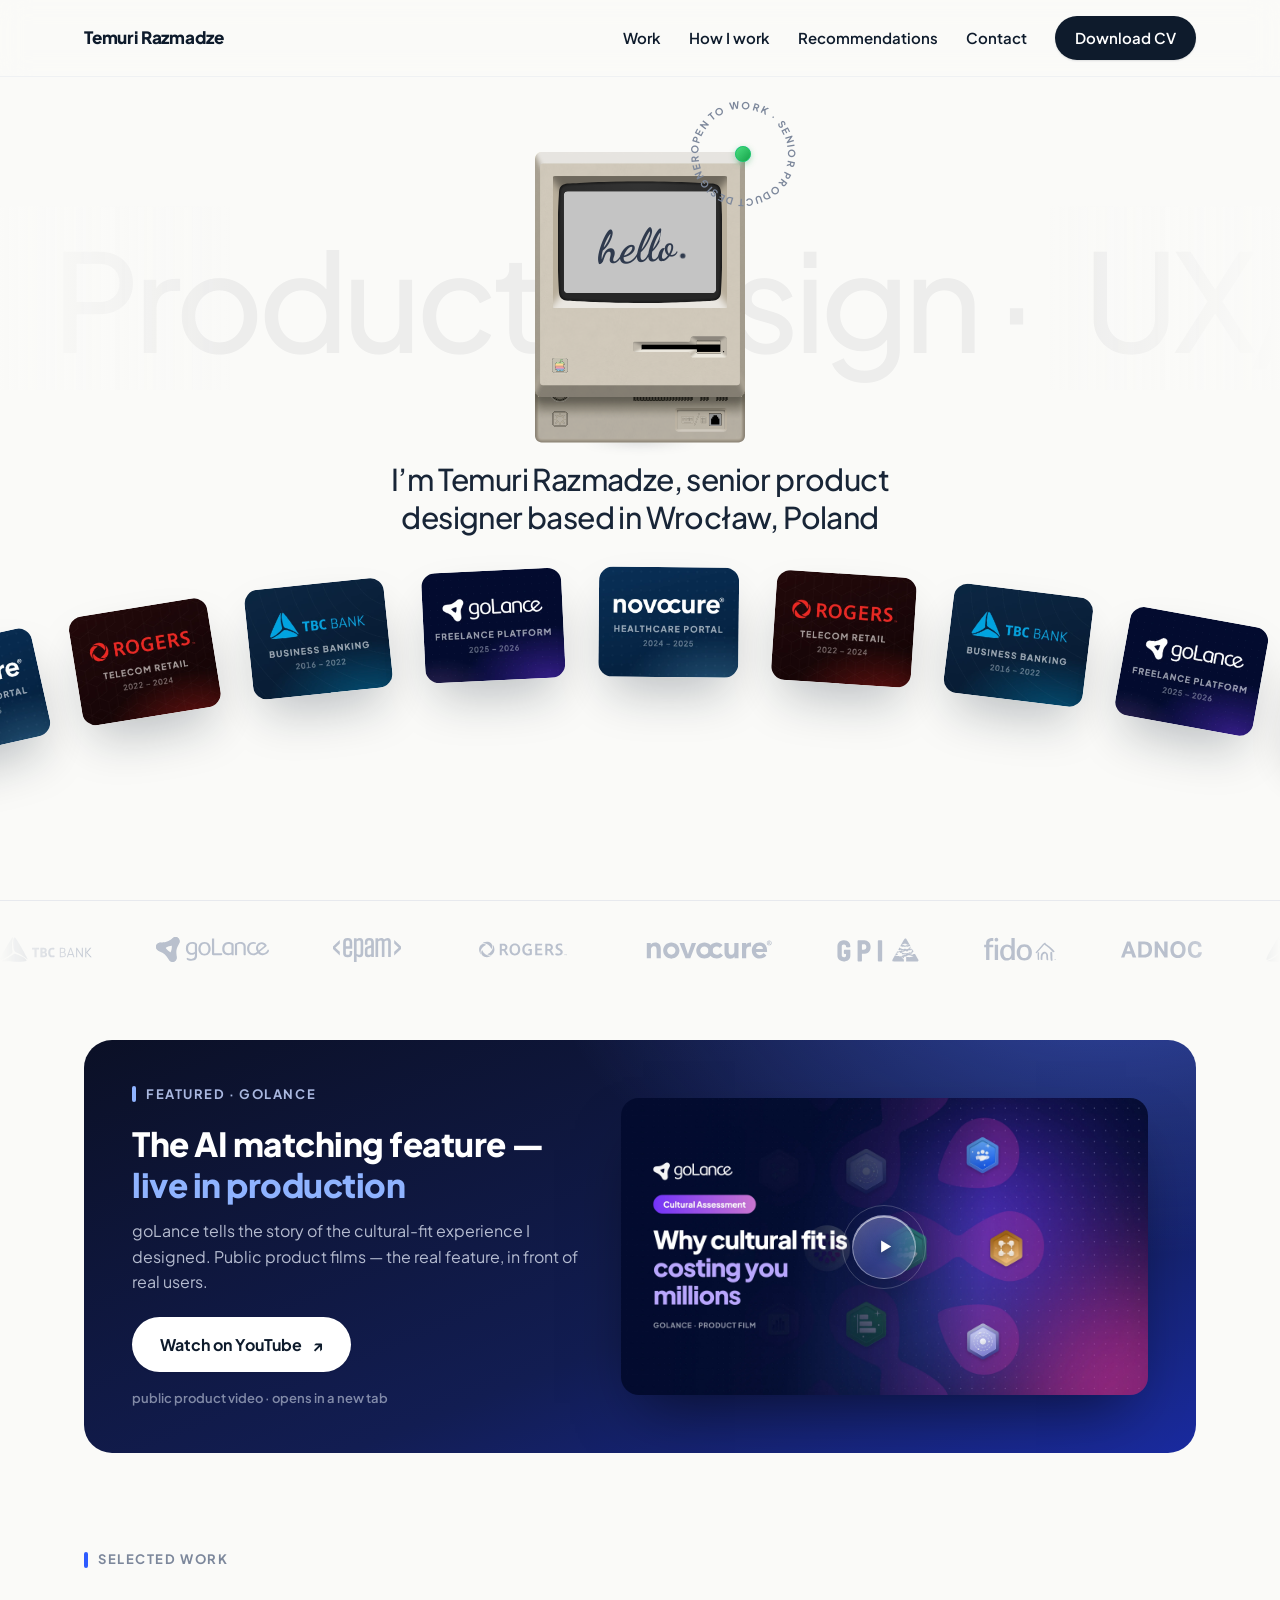
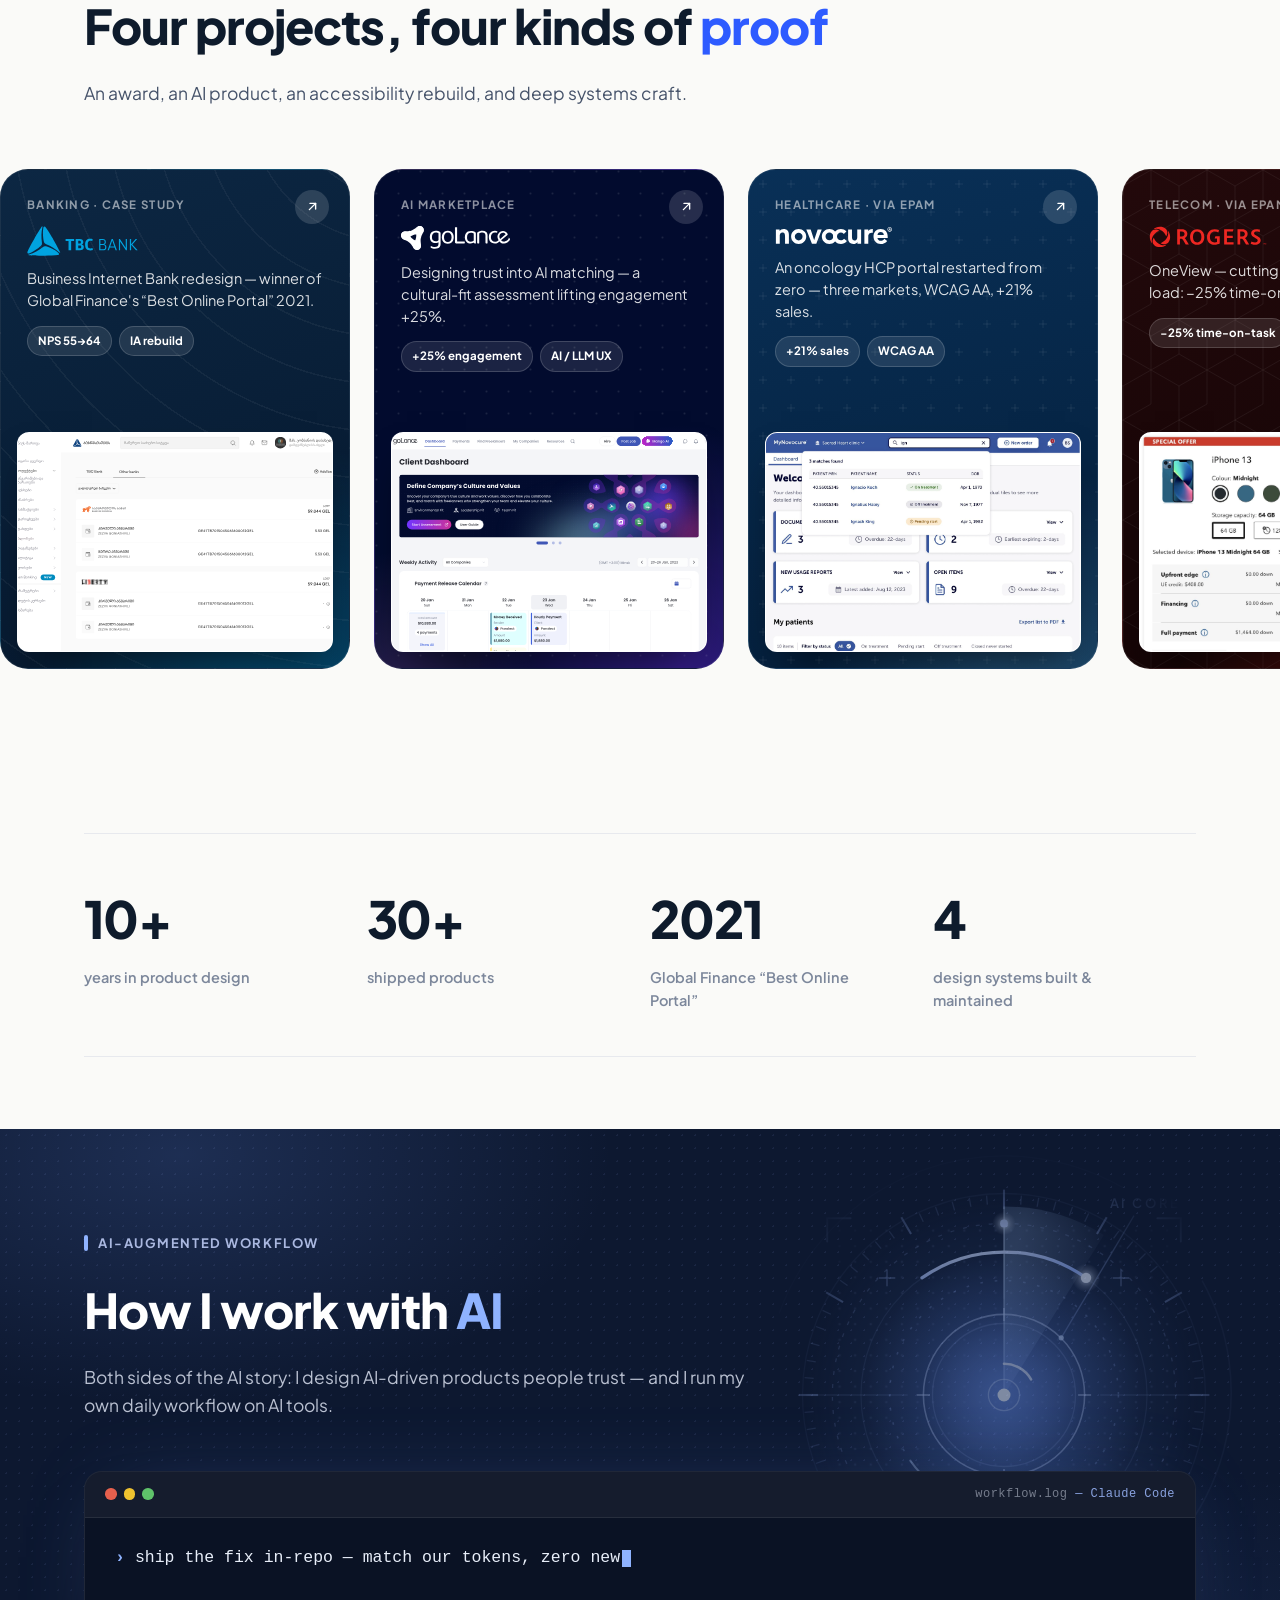
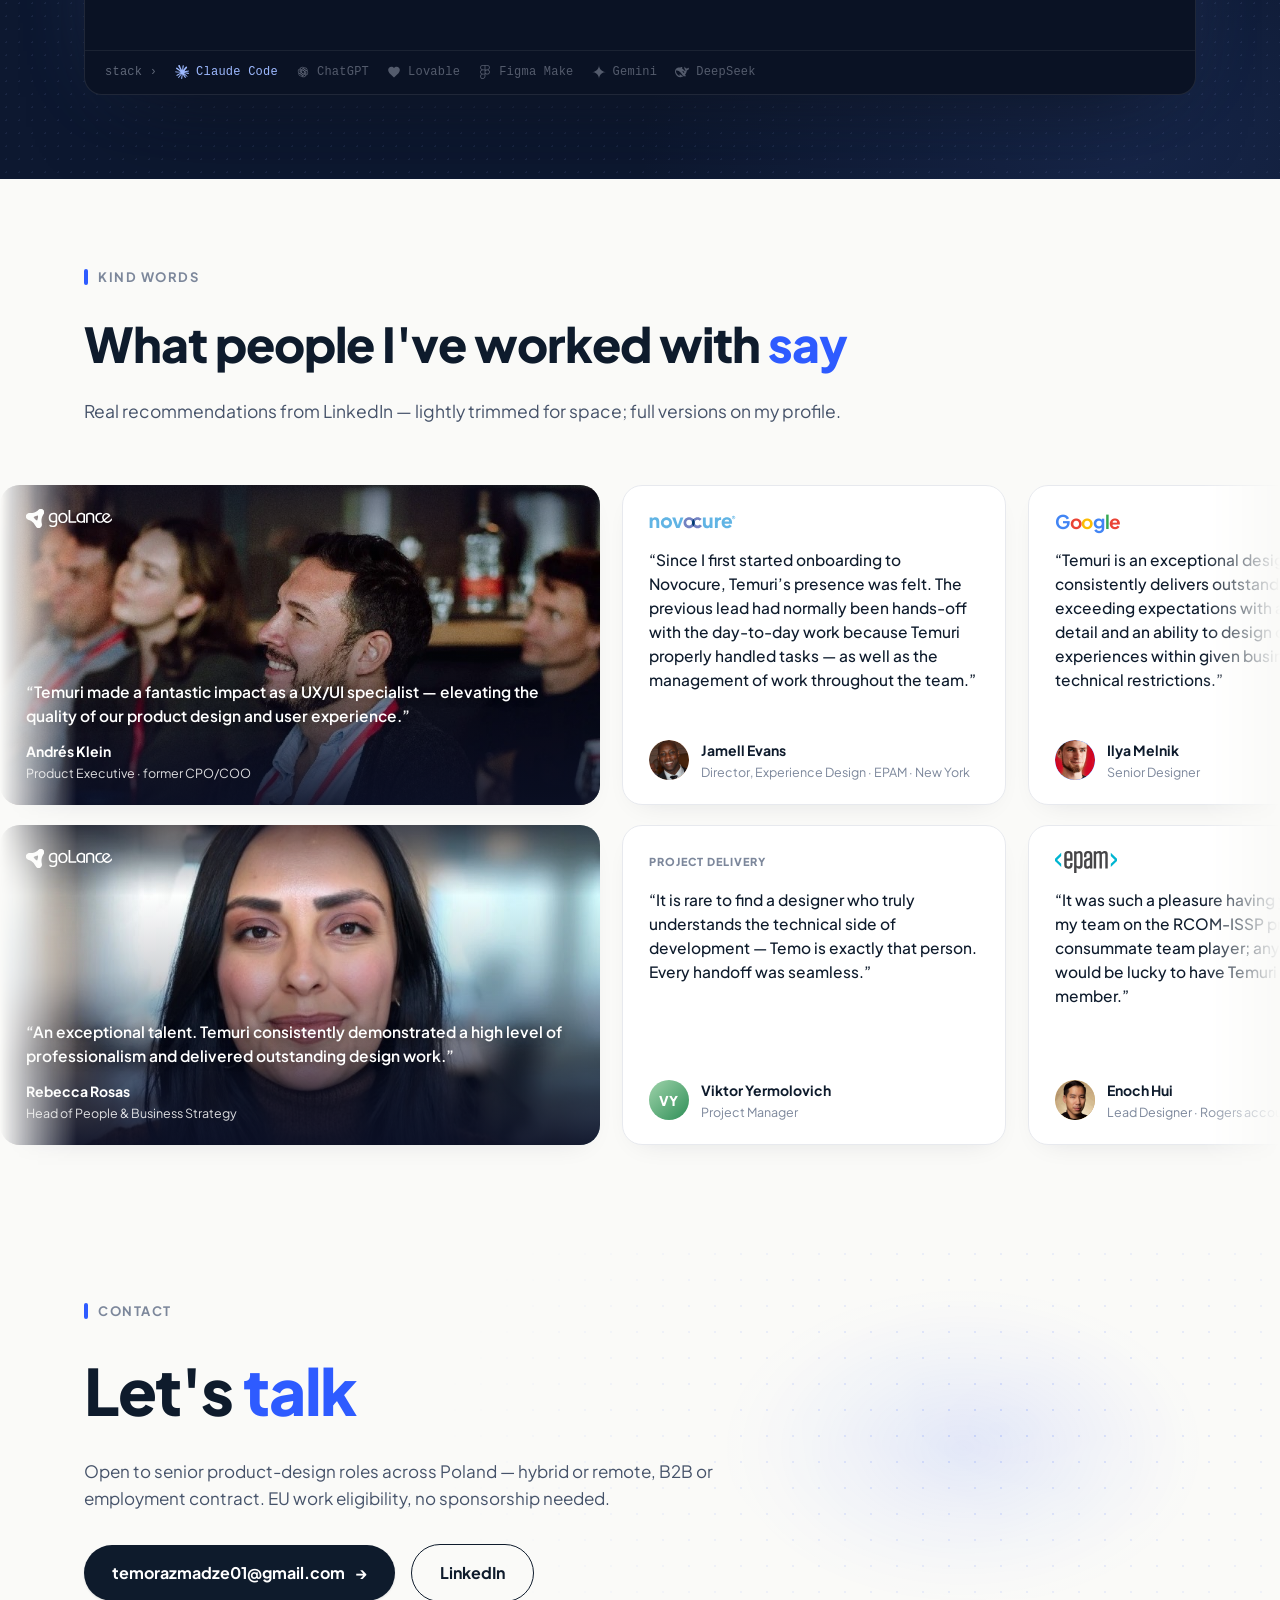
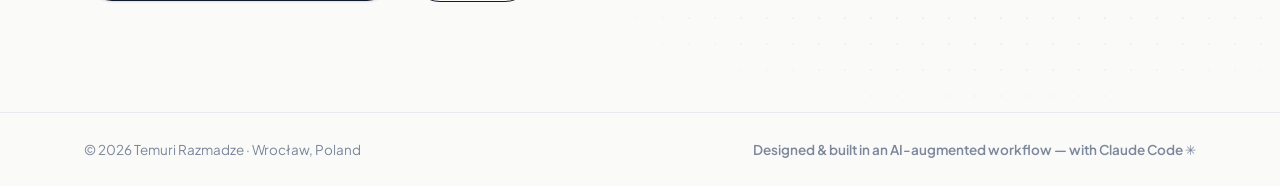
==== commit f8cf838f: "ADNOC: use the Latin wordmark only, not a rebuilt lockup The previous commit shipped a horizontal lo" ====
--- a/index.html
+++ b/index.html
@@ -26,7 +26,7 @@
 <link rel="preconnect" href="https://fonts.googleapis.com">
 <link rel="preconnect" href="https://fonts.gstatic.com" crossorigin>
 <link href="https://fonts.googleapis.com/css2?family=Dancing+Script:wght@700&family=Plus+Jakarta+Sans:ital,wght@0,200..800;1,400&display=swap" rel="stylesheet">
-<link rel="stylesheet" href="styles.css?v=84">
+<link rel="stylesheet" href="styles.css?v=85">
 <link rel="icon" href="assets/favicon.svg" type="image/svg+xml">
 <link rel="icon" href="assets/favicon-32.png" sizes="32x32" type="image/png">
 <link rel="icon" href="assets/favicon-16.png" sizes="16x16" type="image/png">
@@ -465,7 +465,7 @@
 	c-8.6,0-15.6,7-15.6,15.6C-44.4,203.1-37.4,210.1-28.9,210.1 M-15.1,238.6c0-1-0.8-1.9-1.9-1.9h-23.9c-1,0-1.9,0.8-1.9,1.9V362
 	c0,1,0.8,1.9,1.9,1.9h23.9c1,0,1.9-0.8,1.9-1.9c0-0.1,0-0.2,0-0.3L-15.1,238.6z M453.5,363.8h1.6v-7.6h2.9v-1.5h-7.4v1.5h2.9V363.8z
 	 M459.7,363.8h1.6v-6.5l2.9,4.3h0.1l2.9-4.3v6.6h1.6v-9.1h-1.7l-2.8,4.3l-2.8-4.3h-1.7V363.8z"/></symbol>
-        <symbol id="lg-adnoc" viewBox="0 0 321.25 72.00"><g fill="currentColor"><g transform="scale(0.40942) translate(0 .02)"><path d="M444.36,386.92a59.08,59.08,0,0,1-16.06,28.91h42.93c8.18-44.68-21.32-92.29-69.21-102.51,9.64,2.63,52,22.49,42.35,73.59" transform="translate(-295.42 -240.02)"/><path d="M295.42,240V415.83h18.69c11.39,0,14,.29,20.15-.88,26.87-3.8,51.4-25.7,54-45,4.09-22.78-8.47-42.93-32.42-47.89a12.65,12.65,0,0,0-1.46-.29c-.88,0-12.56,0-21.32-2.34a11.16,11.16,0,0,0-3.21,11.68s-12-12.56-4.38-29.2c0,0,3.8-7.89,16.06-16.06l.29-.29c3.21-4.09,11.39-11.1,23.07-16.35a92.64,92.64,0,0,1,27.45-7.59c52-5,80,35,80,35V240Z" transform="translate(-295.42 -240.02)"/><path d="M423.62,282.66c-24.82-3.21-45.85,3.21-62.5,14.6a80.22,80.22,0,0,1,12.27-5.55,14,14,0,0,0,10.51,9.93c7.3,1.46,14.31-2.63,15.77-9.64a11.93,11.93,0,0,0-.29-5.55c47.6-1.46,73,35,73,35V305.73c-7-7-26.58-20.74-48.77-23.07" transform="translate(-295.42 -240.02)"/></g><g transform="translate(92.70 12.00) scale(1.29310) translate(0 -250.87)"><path d="M308.56,492.06h7l13.14,35h-7.89l-2.92-8.18H305.64l-2.92,8.18h-7.3Zm7.59,21-4.38-12.56-4.09,12.56Z" transform="translate(-295.42 -240.02)"/><path d="M333.09,492.06h13.14c5.26,0,9.64,1.46,12.56,4.38s4.38,7.3,4.38,12.85a19.78,19.78,0,0,1-1.17,7.59,15.07,15.07,0,0,1-3.5,5.55,16.39,16.39,0,0,1-5.84,3.5,20.75,20.75,0,0,1-7.59,1.17h-12Zm12,28.91a13.64,13.64,0,0,0,5-.88,9.15,9.15,0,0,0,3.21-2.34,8,8,0,0,0,1.75-3.5,19,19,0,0,0,0-9.35,6.66,6.66,0,0,0-1.75-3.5,11.43,11.43,0,0,0-2.92-2.34,9.75,9.75,0,0,0-4.38-.88H340.1v22.49h5Z" transform="translate(-295.42 -240.02)"/><polygon points="73.59 252.03 80.02 252.03 94.33 275.1 94.33 252.03 101.63 252.03 101.63 287.08 94.91 287.08 80.6 264.3 80.6 287.08 73.59 287.08 73.59 252.03"/><path d="M419.83,528a17.67,17.67,0,0,1-7-1.17,13.52,13.52,0,0,1-5.26-3.8,12.65,12.65,0,0,1-3.21-5.84,25.26,25.26,0,0,1,0-15.19,18.81,18.81,0,0,1,3.21-5.84,17.34,17.34,0,0,1,5.26-3.8,21.61,21.61,0,0,1,14,0,13.52,13.52,0,0,1,5.26,3.8,12.65,12.65,0,0,1,3.21,5.84,25.26,25.26,0,0,1,0,15.19,18.81,18.81,0,0,1-3.21,5.84,17.34,17.34,0,0,1-5.26,3.8,17.67,17.67,0,0,1-7,1.17m0-6.13a8.48,8.48,0,0,0,7-3.21c1.46-2,2.34-5,2.34-9.05a16.6,16.6,0,0,0-2.34-9.05,8.66,8.66,0,0,0-7-2.92,8.48,8.48,0,0,0-7,3.21c-1.46,2-2.34,5-2.34,9.05,0,3.8.88,7,2.34,9.05a8.75,8.75,0,0,0,7,2.92" transform="translate(-295.42 -240.02)"/><path d="M472.1,515.13a34,34,0,0,1-1.17,5.26,13.16,13.16,0,0,1-2.92,4.09,11,11,0,0,1-4.38,2.63,19.42,19.42,0,0,1-6.13.88,17.65,17.65,0,0,1-7-1.46,10.83,10.83,0,0,1-5-3.8,12.29,12.29,0,0,1-2.92-5.84,29.59,29.59,0,0,1-1.17-7.59,20.75,20.75,0,0,1,1.17-7.59,18.81,18.81,0,0,1,3.21-5.84,20.42,20.42,0,0,1,5-3.8,17.13,17.13,0,0,1,6.72-1.17,17.56,17.56,0,0,1,5.84.88,13.66,13.66,0,0,1,4.09,2.34,11.11,11.11,0,0,1,2.63,3.8,24.67,24.67,0,0,1,1.46,5l-7.3.88a11.09,11.09,0,0,0-2-5,10.31,10.31,0,0,0-5-1.17,7.39,7.39,0,0,0-6.42,3.21c-1.46,2-2,5-2,9.05,0,3.8.88,7,2.34,9.05a7.23,7.23,0,0,0,6.13,3.21,6.42,6.42,0,0,0,5-1.75,8.58,8.58,0,0,0,2-5h7.89Z" transform="translate(-295.42 -240.02)"/></g></g></symbol>
+        <symbol id="lg-adnoc" viewBox="0 250.87 176.75 37.12"><!-- ADNOC: Latin wordmark only, paths lifted VERBATIM from the file Temuri supplied (adnoc-logo-brandlogos.net_ey3ejt7h7.svg). The falcon panel and the Arabic أدنوك are deliberately NOT included - see the note in styles.css. --><g fill="currentColor"><path d="M308.56,492.06h7l13.14,35h-7.89l-2.92-8.18H305.64l-2.92,8.18h-7.3Zm7.59,21-4.38-12.56-4.09,12.56Z" transform="translate(-295.42 -240.02)"/><path d="M333.09,492.06h13.14c5.26,0,9.64,1.46,12.56,4.38s4.38,7.3,4.38,12.85a19.78,19.78,0,0,1-1.17,7.59,15.07,15.07,0,0,1-3.5,5.55,16.39,16.39,0,0,1-5.84,3.5,20.75,20.75,0,0,1-7.59,1.17h-12Zm12,28.91a13.64,13.64,0,0,0,5-.88,9.15,9.15,0,0,0,3.21-2.34,8,8,0,0,0,1.75-3.5,19,19,0,0,0,0-9.35,6.66,6.66,0,0,0-1.75-3.5,11.43,11.43,0,0,0-2.92-2.34,9.75,9.75,0,0,0-4.38-.88H340.1v22.49h5Z" transform="translate(-295.42 -240.02)"/><polygon points="73.59 252.03 80.02 252.03 94.33 275.1 94.33 252.03 101.63 252.03 101.63 287.08 94.91 287.08 80.6 264.3 80.6 287.08 73.59 287.08 73.59 252.03"/><path d="M419.83,528a17.67,17.67,0,0,1-7-1.17,13.52,13.52,0,0,1-5.26-3.8,12.65,12.65,0,0,1-3.21-5.84,25.26,25.26,0,0,1,0-15.19,18.81,18.81,0,0,1,3.21-5.84,17.34,17.34,0,0,1,5.26-3.8,21.61,21.61,0,0,1,14,0,13.52,13.52,0,0,1,5.26,3.8,12.65,12.65,0,0,1,3.21,5.84,25.26,25.26,0,0,1,0,15.19,18.81,18.81,0,0,1-3.21,5.84,17.34,17.34,0,0,1-5.26,3.8,17.67,17.67,0,0,1-7,1.17m0-6.13a8.48,8.48,0,0,0,7-3.21c1.46-2,2.34-5,2.34-9.05a16.6,16.6,0,0,0-2.34-9.05,8.66,8.66,0,0,0-7-2.92,8.48,8.48,0,0,0-7,3.21c-1.46,2-2.34,5-2.34,9.05,0,3.8.88,7,2.34,9.05a8.75,8.75,0,0,0,7,2.92" transform="translate(-295.42 -240.02)"/><path d="M472.1,515.13a34,34,0,0,1-1.17,5.26,13.16,13.16,0,0,1-2.92,4.09,11,11,0,0,1-4.38,2.63,19.42,19.42,0,0,1-6.13.88,17.65,17.65,0,0,1-7-1.46,10.83,10.83,0,0,1-5-3.8,12.29,12.29,0,0,1-2.92-5.84,29.59,29.59,0,0,1-1.17-7.59,20.75,20.75,0,0,1,1.17-7.59,18.81,18.81,0,0,1,3.21-5.84,20.42,20.42,0,0,1,5-3.8,17.13,17.13,0,0,1,6.72-1.17,17.56,17.56,0,0,1,5.84.88,13.66,13.66,0,0,1,4.09,2.34,11.11,11.11,0,0,1,2.63,3.8,24.67,24.67,0,0,1,1.46,5l-7.3.88a11.09,11.09,0,0,0-2-5,10.31,10.31,0,0,0-5-1.17,7.39,7.39,0,0,0-6.42,3.21c-1.46,2-2,5-2,9.05,0,3.8.88,7,2.34,9.05a7.23,7.23,0,0,0,6.13,3.21,6.42,6.42,0,0,0,5-1.75,8.58,8.58,0,0,0,2-5h7.89Z" transform="translate(-295.42 -240.02)"/></g></symbol>
       </defs>
     </svg>
     <div class="marquee reveal">
--- a/styles.css
+++ b/styles.css
@@ -163,7 +163,10 @@
 .lg-tbc { width: 92px; height: 25px; }
 .lg-gpi { width: 82px; height: 24px; }
 .lg-fido { width: 74px; height: 25px; }
-.lg-adnoc { width: 107px; height: 24px; }
+/* ADNOC is the Latin wordmark only. ADNOC's official lockups all carry the Arabic أدنوك
+   and set the falcon panel on the RIGHT (Arabic is RTL); the solid panel also cannot be
+   tinted flat grey here without reading as a filled slab. Sized to match ROGERS/GPI caps. */
+.lg-adnoc { width: 81px; height: 17px; }
 @keyframes marquee { to { transform: translateX(-25%); } }
 
 /* ---------- showreel: featured project film ---------- */
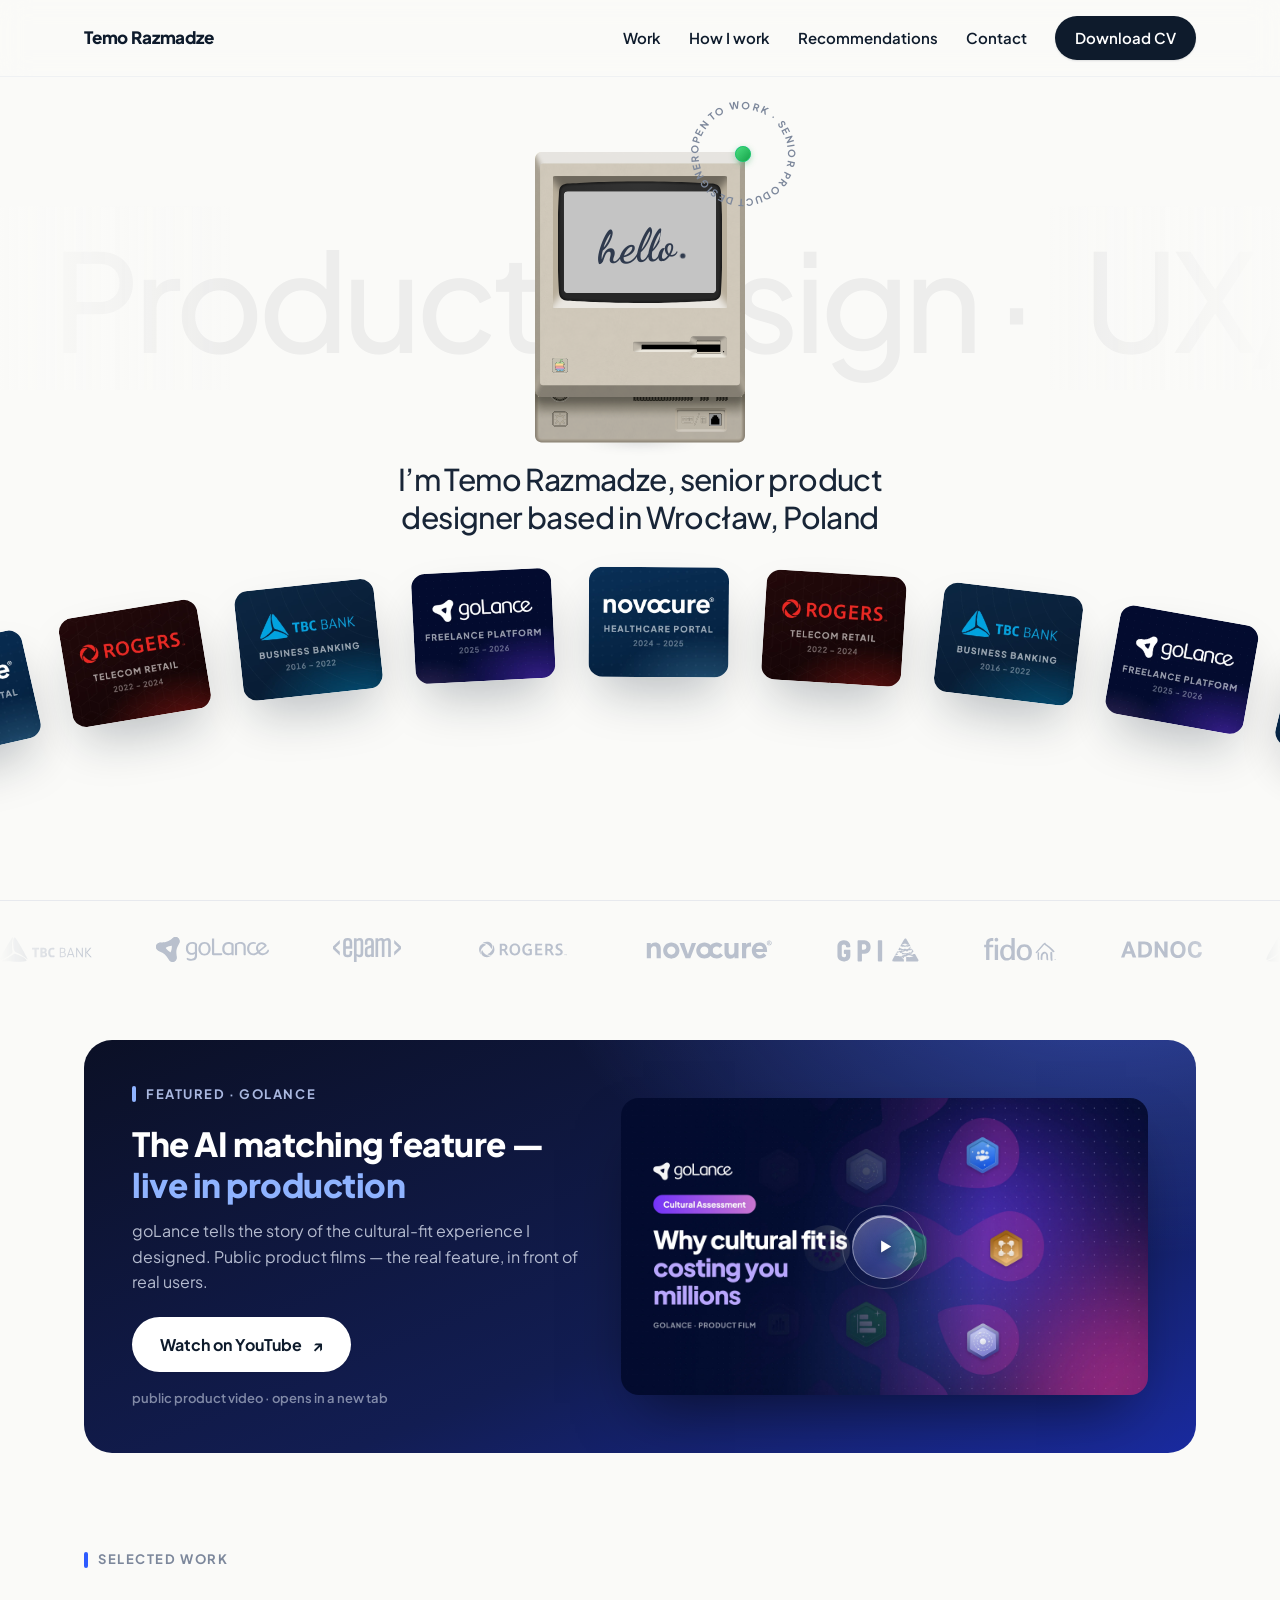
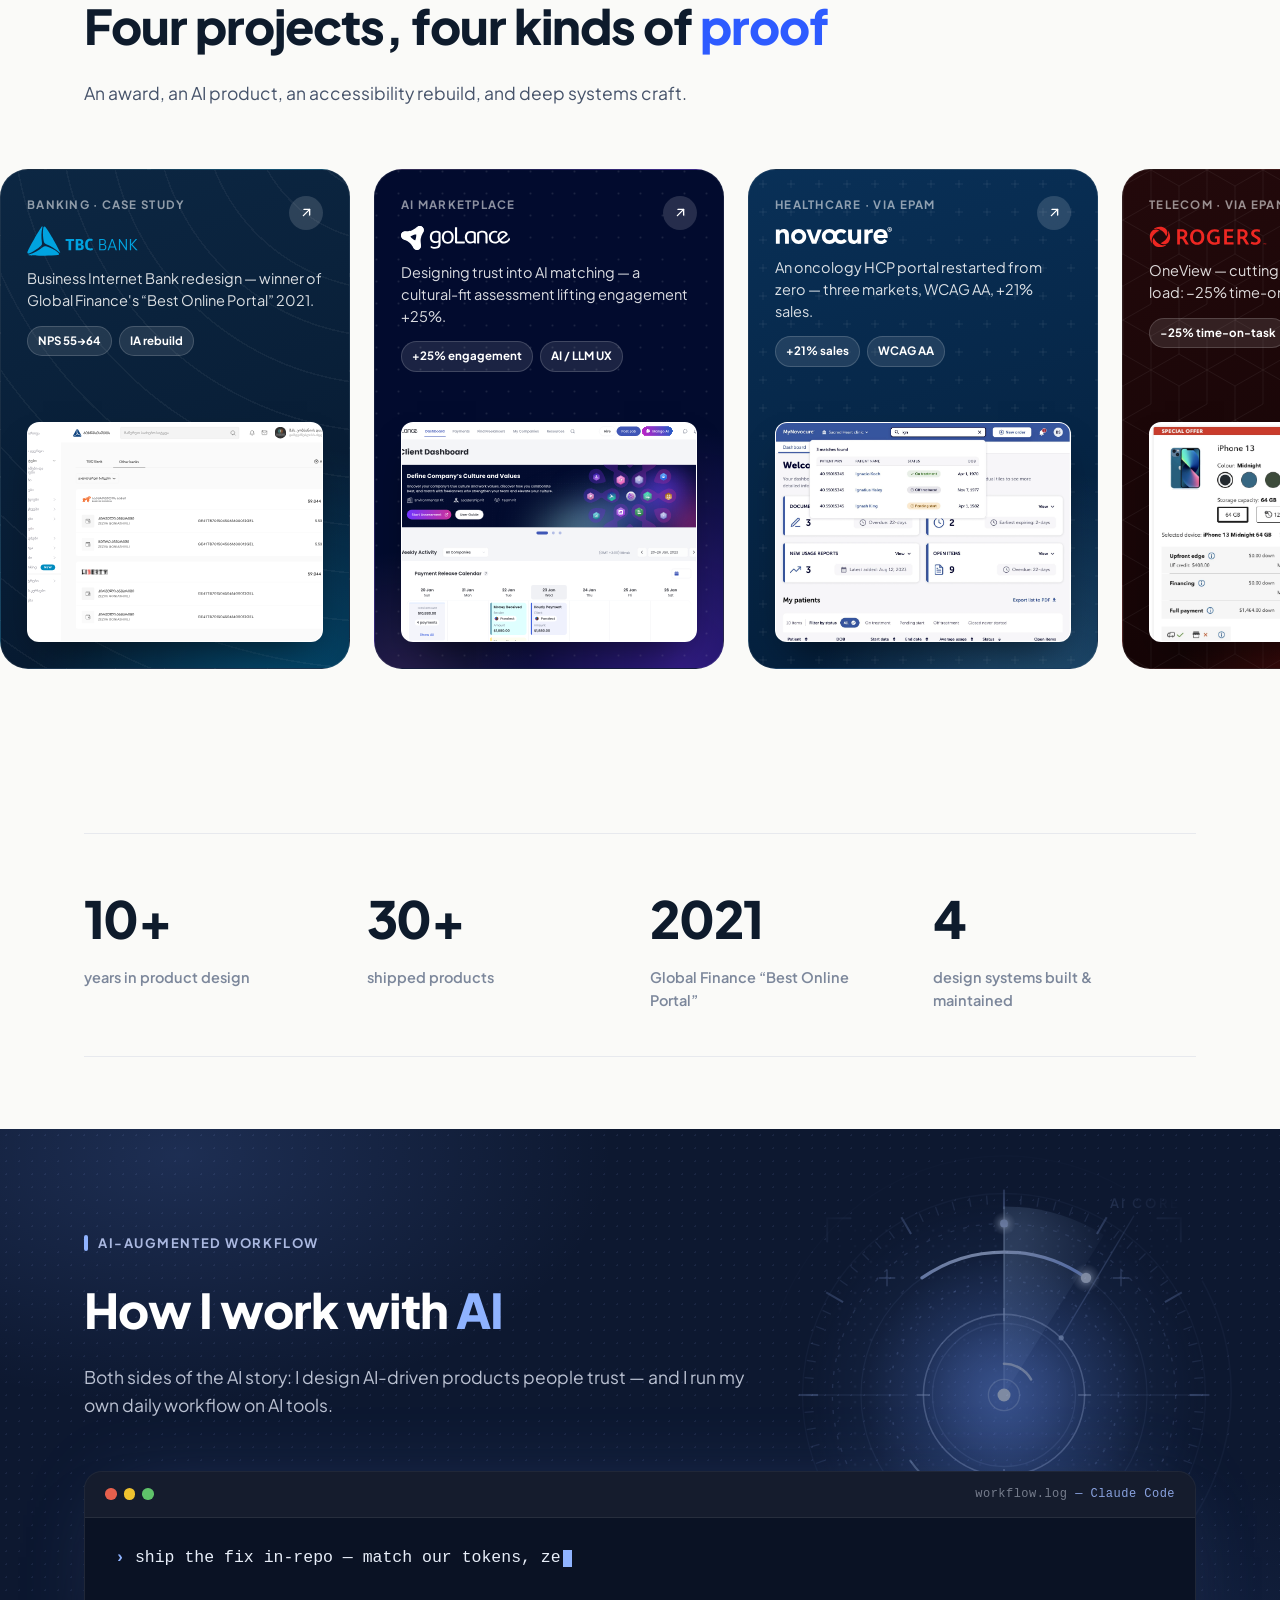
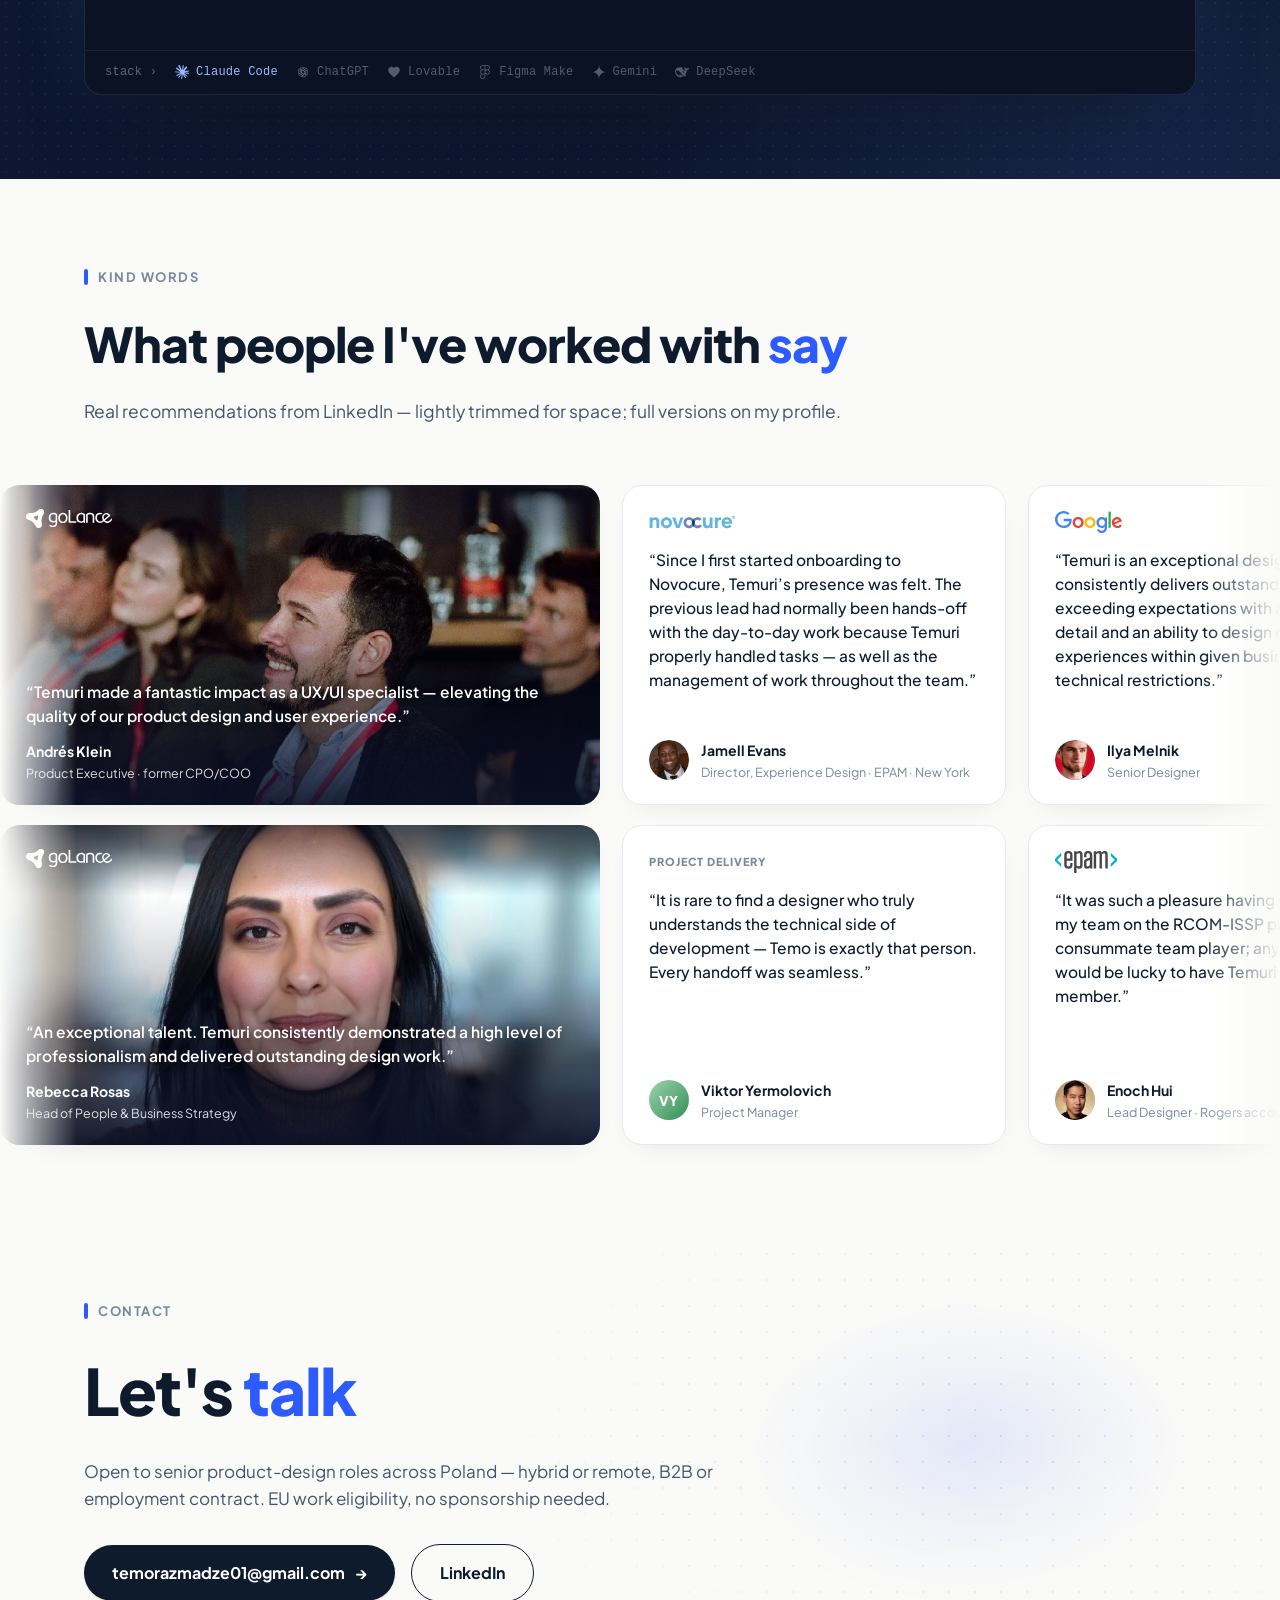
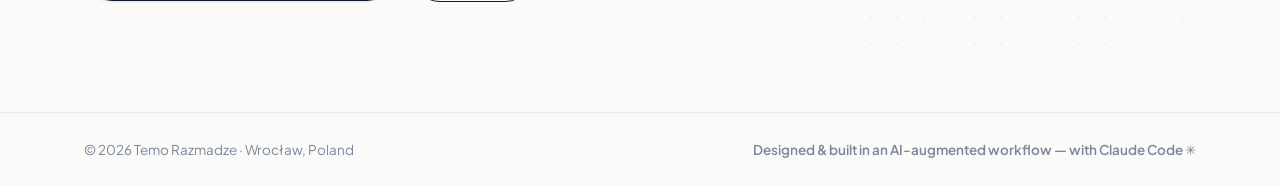
==== commit 3fea6e08: "Custom domain as canonical, real Google wordmark, current CV Canonical/og:url/og:image on all five p" ====
--- a/index.html
+++ b/index.html
@@ -3,30 +3,30 @@
 <head>
 <meta charset="UTF-8">
 <meta name="viewport" content="width=device-width, initial-scale=1.0">
-<title>Temuri Razmadze — Senior Product Designer</title>
+<title>Temo Razmadze — Senior Product Designer</title>
 <meta name="description" content="Senior Product Designer with 10+ years across fintech, healthcare and AI. Global Finance award winner. Based in Wrocław, Poland.">
-<link rel="canonical" href="https://temorazmadze07.github.io/Portfolio/">
+<link rel="canonical" href="https://temorazmadze.com/">
 
 <!-- Open Graph / social share preview -->
 <meta property="og:type" content="website">
-<meta property="og:site_name" content="Temuri Razmadze">
-<meta property="og:title" content="Temuri Razmadze — Senior Product Designer">
+<meta property="og:site_name" content="Temo Razmadze">
+<meta property="og:title" content="Temo Razmadze — Senior Product Designer">
 <meta property="og:description" content="10+ years across fintech, healthcare and AI. Global Finance “Best Online Portal” 2021 winner. Open to senior product-design roles in Poland / EU.">
-<meta property="og:url" content="https://temorazmadze07.github.io/Portfolio/">
-<meta property="og:image" content="https://temorazmadze07.github.io/Portfolio/assets/og-image.png">
+<meta property="og:url" content="https://temorazmadze.com/">
+<meta property="og:image" content="https://temorazmadze.com/assets/og-image.png?v=2">
 <meta property="og:image:type" content="image/png">
 <meta property="og:image:width" content="1200">
 <meta property="og:image:height" content="630">
-<meta property="og:image:alt" content="Temuri Razmadze — I turn complex products into experiences people trust.">
+<meta property="og:image:alt" content="Temo Razmadze — I turn complex products into experiences people trust.">
 <meta name="twitter:card" content="summary_large_image">
-<meta name="twitter:title" content="Temuri Razmadze — Senior Product Designer">
+<meta name="twitter:title" content="Temo Razmadze — Senior Product Designer">
 <meta name="twitter:description" content="10+ years across fintech, healthcare and AI. Global Finance “Best Online Portal” 2021 winner. Open to senior product-design roles in Poland / EU.">
-<meta name="twitter:image" content="https://temorazmadze07.github.io/Portfolio/assets/og-image.png">
+<meta name="twitter:image" content="https://temorazmadze.com/assets/og-image.png?v=2">
 
 <link rel="preconnect" href="https://fonts.googleapis.com">
 <link rel="preconnect" href="https://fonts.gstatic.com" crossorigin>
 <link href="https://fonts.googleapis.com/css2?family=Dancing+Script:wght@700&family=Plus+Jakarta+Sans:ital,wght@0,200..800;1,400&display=swap" rel="stylesheet">
-<link rel="stylesheet" href="styles.css?v=85">
+<link rel="stylesheet" href="styles.css?v=86">
 <link rel="icon" href="assets/favicon.svg" type="image/svg+xml">
 <link rel="icon" href="assets/favicon-32.png" sizes="32x32" type="image/png">
 <link rel="icon" href="assets/favicon-16.png" sizes="16x16" type="image/png">
@@ -43,7 +43,7 @@
 
 <header class="nav" id="top">
   <div class="nav-inner">
-    <a class="nav-name" href="#top">Temuri&nbsp;Razmadze</a>
+    <a class="nav-name" href="#top">Temo&nbsp;Razmadze</a>
     <button class="nav-toggle" type="button" aria-label="Open menu" aria-expanded="false" aria-controls="nav-links"><span class="nav-burger" aria-hidden="true"></span></button>
     <nav class="nav-links" id="nav-links" aria-label="Main">
       <a href="#work">Work</a>
@@ -93,7 +93,7 @@
           <circle class="hh-dot" cx="112" cy="45" r="2.6" fill="#2f3a4d"/>
         </svg>
       </div>
-      <h1 class="hero2-intro">I’m Temuri Razmadze, senior product designer based in Wrocław, Poland</h1>
+      <h1 class="hero2-intro">I’m Temo Razmadze, senior product designer based in Wrocław, Poland</h1>
     </div>
     <!-- Project cards drifting along an arc (matmac-style). Real screens now,
          built by ../hero_cards.py — each is the top-left of that product,
@@ -465,7 +465,7 @@
 	c-8.6,0-15.6,7-15.6,15.6C-44.4,203.1-37.4,210.1-28.9,210.1 M-15.1,238.6c0-1-0.8-1.9-1.9-1.9h-23.9c-1,0-1.9,0.8-1.9,1.9V362
 	c0,1,0.8,1.9,1.9,1.9h23.9c1,0,1.9-0.8,1.9-1.9c0-0.1,0-0.2,0-0.3L-15.1,238.6z M453.5,363.8h1.6v-7.6h2.9v-1.5h-7.4v1.5h2.9V363.8z
 	 M459.7,363.8h1.6v-6.5l2.9,4.3h0.1l2.9-4.3v6.6h1.6v-9.1h-1.7l-2.8,4.3l-2.8-4.3h-1.7V363.8z"/></symbol>
-        <symbol id="lg-adnoc" viewBox="0 250.87 176.75 37.12"><!-- ADNOC: Latin wordmark only, paths lifted VERBATIM from the file Temuri supplied (adnoc-logo-brandlogos.net_ey3ejt7h7.svg). The falcon panel and the Arabic أدنوك are deliberately NOT included - see the note in styles.css. --><g fill="currentColor"><path d="M308.56,492.06h7l13.14,35h-7.89l-2.92-8.18H305.64l-2.92,8.18h-7.3Zm7.59,21-4.38-12.56-4.09,12.56Z" transform="translate(-295.42 -240.02)"/><path d="M333.09,492.06h13.14c5.26,0,9.64,1.46,12.56,4.38s4.38,7.3,4.38,12.85a19.78,19.78,0,0,1-1.17,7.59,15.07,15.07,0,0,1-3.5,5.55,16.39,16.39,0,0,1-5.84,3.5,20.75,20.75,0,0,1-7.59,1.17h-12Zm12,28.91a13.64,13.64,0,0,0,5-.88,9.15,9.15,0,0,0,3.21-2.34,8,8,0,0,0,1.75-3.5,19,19,0,0,0,0-9.35,6.66,6.66,0,0,0-1.75-3.5,11.43,11.43,0,0,0-2.92-2.34,9.75,9.75,0,0,0-4.38-.88H340.1v22.49h5Z" transform="translate(-295.42 -240.02)"/><polygon points="73.59 252.03 80.02 252.03 94.33 275.1 94.33 252.03 101.63 252.03 101.63 287.08 94.91 287.08 80.6 264.3 80.6 287.08 73.59 287.08 73.59 252.03"/><path d="M419.83,528a17.67,17.67,0,0,1-7-1.17,13.52,13.52,0,0,1-5.26-3.8,12.65,12.65,0,0,1-3.21-5.84,25.26,25.26,0,0,1,0-15.19,18.81,18.81,0,0,1,3.21-5.84,17.34,17.34,0,0,1,5.26-3.8,21.61,21.61,0,0,1,14,0,13.52,13.52,0,0,1,5.26,3.8,12.65,12.65,0,0,1,3.21,5.84,25.26,25.26,0,0,1,0,15.19,18.81,18.81,0,0,1-3.21,5.84,17.34,17.34,0,0,1-5.26,3.8,17.67,17.67,0,0,1-7,1.17m0-6.13a8.48,8.48,0,0,0,7-3.21c1.46-2,2.34-5,2.34-9.05a16.6,16.6,0,0,0-2.34-9.05,8.66,8.66,0,0,0-7-2.92,8.48,8.48,0,0,0-7,3.21c-1.46,2-2.34,5-2.34,9.05,0,3.8.88,7,2.34,9.05a8.75,8.75,0,0,0,7,2.92" transform="translate(-295.42 -240.02)"/><path d="M472.1,515.13a34,34,0,0,1-1.17,5.26,13.16,13.16,0,0,1-2.92,4.09,11,11,0,0,1-4.38,2.63,19.42,19.42,0,0,1-6.13.88,17.65,17.65,0,0,1-7-1.46,10.83,10.83,0,0,1-5-3.8,12.29,12.29,0,0,1-2.92-5.84,29.59,29.59,0,0,1-1.17-7.59,20.75,20.75,0,0,1,1.17-7.59,18.81,18.81,0,0,1,3.21-5.84,20.42,20.42,0,0,1,5-3.8,17.13,17.13,0,0,1,6.72-1.17,17.56,17.56,0,0,1,5.84.88,13.66,13.66,0,0,1,4.09,2.34,11.11,11.11,0,0,1,2.63,3.8,24.67,24.67,0,0,1,1.46,5l-7.3.88a11.09,11.09,0,0,0-2-5,10.31,10.31,0,0,0-5-1.17,7.39,7.39,0,0,0-6.42,3.21c-1.46,2-2,5-2,9.05,0,3.8.88,7,2.34,9.05a7.23,7.23,0,0,0,6.13,3.21,6.42,6.42,0,0,0,5-1.75,8.58,8.58,0,0,0,2-5h7.89Z" transform="translate(-295.42 -240.02)"/></g></symbol>
+        <symbol id="lg-adnoc" viewBox="0 250.87 176.75 37.12"><!-- ADNOC: Latin wordmark only, paths lifted VERBATIM from the file Temo supplied (adnoc-logo-brandlogos.net_ey3ejt7h7.svg). The falcon panel and the Arabic أدنوك are deliberately NOT included - see the note in styles.css. --><g fill="currentColor"><path d="M308.56,492.06h7l13.14,35h-7.89l-2.92-8.18H305.64l-2.92,8.18h-7.3Zm7.59,21-4.38-12.56-4.09,12.56Z" transform="translate(-295.42 -240.02)"/><path d="M333.09,492.06h13.14c5.26,0,9.64,1.46,12.56,4.38s4.38,7.3,4.38,12.85a19.78,19.78,0,0,1-1.17,7.59,15.07,15.07,0,0,1-3.5,5.55,16.39,16.39,0,0,1-5.84,3.5,20.75,20.75,0,0,1-7.59,1.17h-12Zm12,28.91a13.64,13.64,0,0,0,5-.88,9.15,9.15,0,0,0,3.21-2.34,8,8,0,0,0,1.75-3.5,19,19,0,0,0,0-9.35,6.66,6.66,0,0,0-1.75-3.5,11.43,11.43,0,0,0-2.92-2.34,9.75,9.75,0,0,0-4.38-.88H340.1v22.49h5Z" transform="translate(-295.42 -240.02)"/><polygon points="73.59 252.03 80.02 252.03 94.33 275.1 94.33 252.03 101.63 252.03 101.63 287.08 94.91 287.08 80.6 264.3 80.6 287.08 73.59 287.08 73.59 252.03"/><path d="M419.83,528a17.67,17.67,0,0,1-7-1.17,13.52,13.52,0,0,1-5.26-3.8,12.65,12.65,0,0,1-3.21-5.84,25.26,25.26,0,0,1,0-15.19,18.81,18.81,0,0,1,3.21-5.84,17.34,17.34,0,0,1,5.26-3.8,21.61,21.61,0,0,1,14,0,13.52,13.52,0,0,1,5.26,3.8,12.65,12.65,0,0,1,3.21,5.84,25.26,25.26,0,0,1,0,15.19,18.81,18.81,0,0,1-3.21,5.84,17.34,17.34,0,0,1-5.26,3.8,17.67,17.67,0,0,1-7,1.17m0-6.13a8.48,8.48,0,0,0,7-3.21c1.46-2,2.34-5,2.34-9.05a16.6,16.6,0,0,0-2.34-9.05,8.66,8.66,0,0,0-7-2.92,8.48,8.48,0,0,0-7,3.21c-1.46,2-2.34,5-2.34,9.05,0,3.8.88,7,2.34,9.05a8.75,8.75,0,0,0,7,2.92" transform="translate(-295.42 -240.02)"/><path d="M472.1,515.13a34,34,0,0,1-1.17,5.26,13.16,13.16,0,0,1-2.92,4.09,11,11,0,0,1-4.38,2.63,19.42,19.42,0,0,1-6.13.88,17.65,17.65,0,0,1-7-1.46,10.83,10.83,0,0,1-5-3.8,12.29,12.29,0,0,1-2.92-5.84,29.59,29.59,0,0,1-1.17-7.59,20.75,20.75,0,0,1,1.17-7.59,18.81,18.81,0,0,1,3.21-5.84,20.42,20.42,0,0,1,5-3.8,17.13,17.13,0,0,1,6.72-1.17,17.56,17.56,0,0,1,5.84.88,13.66,13.66,0,0,1,4.09,2.34,11.11,11.11,0,0,1,2.63,3.8,24.67,24.67,0,0,1,1.46,5l-7.3.88a11.09,11.09,0,0,0-2-5,10.31,10.31,0,0,0-5-1.17,7.39,7.39,0,0,0-6.42,3.21c-1.46,2-2,5-2,9.05,0,3.8.88,7,2.34,9.05a7.23,7.23,0,0,0,6.13,3.21,6.42,6.42,0,0,0,5-1.75,8.58,8.58,0,0,0,2-5h7.89Z" transform="translate(-295.42 -240.02)"/></g></symbol>
       </defs>
     </svg>
     <div class="marquee reveal">
@@ -781,7 +781,7 @@
       <p class="section-sub reveal">Real recommendations from LinkedIn — lightly trimmed for space; full versions on my profile.</p>
     </div>
     <div class="t-marquee reveal" aria-label="Recommendations">
-      <div class="t-row"><article class="t-card t-photo" data-p="andres"><img class="t-photo-img" src="assets/person-andres-bg.jpg" alt="Andrés Klein" loading="lazy"><span class="t-brand t-brand--knockout"><img class="t-blogo-golance" src="assets/logo-golance-color.svg" alt="goLance" height="19"></span><div class="t-photo-body"><p class="t-quote">“Temuri made a fantastic impact as a UX/UI specialist — elevating the quality of our product design and user experience.”</p><div class="t-photo-attr"><b>Andrés Klein</b><i>Product Executive · former CPO/COO</i></div></div></article><article class="t-card" data-p="jamell"><span class="t-brand"><img class="t-blogo-novocure" src="assets/logo-novocure-color.svg" alt="Novocure" height="14"></span><p class="t-quote">“Since I first started onboarding to Novocure, Temuri’s presence was felt. The previous lead had normally been hands-off with the day-to-day work because Temuri properly handled tasks — as well as the management of work throughout the team.”</p><div class="t-person"><span class="t-avatar av-1 t-pic" style="--pic:url('assets/person-jamell.jpg')">JE</span><span><b>Jamell Evans</b><i>Director, Experience Design · EPAM · New York</i></span></div></article><article class="t-card" data-p="ilya"><span class="t-brand"><span class="t-blogo-google"><b style="color:#4285F4">G</b><b style="color:#EA4335">o</b><b style="color:#FBBC05">o</b><b style="color:#4285F4">g</b><b style="color:#34A853">l</b><b style="color:#EA4335">e</b></span></span><p class="t-quote">“Temuri is an exceptional designer who consistently delivers outstanding results, exceeding expectations with attention to detail and an ability to design optimal experiences within given business and technical restrictions.”</p><div class="t-person"><span class="t-avatar av-5 t-pic" style="--pic:url('assets/person-ilya.jpg')">IM</span><span><b>Ilya Melnik</b><i>Senior Designer</i></span></div></article><article class="t-card" data-p="jayne"><span class="t-brand"><img class="t-blogo-rogers" src="assets/logo-rogers-color.svg" alt="Rogers" height="16"></span><p class="t-quote">“Temuri is a skilled designer who provides a lot of value to our client, Rogers. He designed an experience that is expected to be one of the big successes for 2023. Our EPAM team and our Rogers stakeholders very much value Temo’s point of view.”</p><div class="t-person"><span class="t-avatar av-2 t-pic" style="--pic:url('assets/person-jane.jpg')">JT</span><span><b>Jayne Thomas</b><i>Associate Director, Experience Design · EPAM</i></span></div></article><article aria-hidden="true" class="t-card t-photo" data-p="andres"><img class="t-photo-img" src="assets/person-andres-bg.jpg" alt="Andrés Klein" loading="lazy"><span class="t-brand t-brand--knockout"><img class="t-blogo-golance" src="assets/logo-golance-color.svg" alt="goLance" height="19"></span><div class="t-photo-body"><p class="t-quote">“Temuri made a fantastic impact as a UX/UI specialist — elevating the quality of our product design and user experience.”</p><div class="t-photo-attr"><b>Andrés Klein</b><i>Product Executive · former CPO/COO</i></div></div></article><article aria-hidden="true" class="t-card" data-p="jamell"><span class="t-brand"><img class="t-blogo-novocure" src="assets/logo-novocure-color.svg" alt="Novocure" height="14"></span><p class="t-quote">“Since I first started onboarding to Novocure, Temuri’s presence was felt. The previous lead had normally been hands-off with the day-to-day work because Temuri properly handled tasks — as well as the management of work throughout the team.”</p><div class="t-person"><span class="t-avatar av-1 t-pic" style="--pic:url('assets/person-jamell.jpg')">JE</span><span><b>Jamell Evans</b><i>Director, Experience Design · EPAM · New York</i></span></div></article><article aria-hidden="true" class="t-card" data-p="ilya"><span class="t-brand"><span class="t-blogo-google"><b style="color:#4285F4">G</b><b style="color:#EA4335">o</b><b style="color:#FBBC05">o</b><b style="color:#4285F4">g</b><b style="color:#34A853">l</b><b style="color:#EA4335">e</b></span></span><p class="t-quote">“Temuri is an exceptional designer who consistently delivers outstanding results, exceeding expectations with attention to detail and an ability to design optimal experiences within given business and technical restrictions.”</p><div class="t-person"><span class="t-avatar av-5 t-pic" style="--pic:url('assets/person-ilya.jpg')">IM</span><span><b>Ilya Melnik</b><i>Senior Designer</i></span></div></article><article aria-hidden="true" class="t-card" data-p="jayne"><span class="t-brand"><img class="t-blogo-rogers" src="assets/logo-rogers-color.svg" alt="Rogers" height="16"></span><p class="t-quote">“Temuri is a skilled designer who provides a lot of value to our client, Rogers. He designed an experience that is expected to be one of the big successes for 2023. Our EPAM team and our Rogers stakeholders very much value Temo’s point of view.”</p><div class="t-person"><span class="t-avatar av-2 t-pic" style="--pic:url('assets/person-jane.jpg')">JT</span><span><b>Jayne Thomas</b><i>Associate Director, Experience Design · EPAM</i></span></div></article></div>
+      <div class="t-row"><article class="t-card t-photo" data-p="andres"><img class="t-photo-img" src="assets/person-andres-bg.jpg" alt="Andrés Klein" loading="lazy"><span class="t-brand t-brand--knockout"><img class="t-blogo-golance" src="assets/logo-golance-color.svg" alt="goLance" height="19"></span><div class="t-photo-body"><p class="t-quote">“Temuri made a fantastic impact as a UX/UI specialist — elevating the quality of our product design and user experience.”</p><div class="t-photo-attr"><b>Andrés Klein</b><i>Product Executive · former CPO/COO</i></div></div></article><article class="t-card" data-p="jamell"><span class="t-brand"><img class="t-blogo-novocure" src="assets/logo-novocure-color.svg" alt="Novocure" height="14"></span><p class="t-quote">“Since I first started onboarding to Novocure, Temuri’s presence was felt. The previous lead had normally been hands-off with the day-to-day work because Temuri properly handled tasks — as well as the management of work throughout the team.”</p><div class="t-person"><span class="t-avatar av-1 t-pic" style="--pic:url('assets/person-jamell.jpg')">JE</span><span><b>Jamell Evans</b><i>Director, Experience Design · EPAM · New York</i></span></div></article><article class="t-card" data-p="ilya"><span class="t-brand"><img class="t-blogo-google" src="assets/logo-google-color.svg" alt="Google" height="22"></span><p class="t-quote">“Temuri is an exceptional designer who consistently delivers outstanding results, exceeding expectations with attention to detail and an ability to design optimal experiences within given business and technical restrictions.”</p><div class="t-person"><span class="t-avatar av-5 t-pic" style="--pic:url('assets/person-ilya.jpg')">IM</span><span><b>Ilya Melnik</b><i>Senior Designer</i></span></div></article><article class="t-card" data-p="jayne"><span class="t-brand"><img class="t-blogo-rogers" src="assets/logo-rogers-color.svg" alt="Rogers" height="16"></span><p class="t-quote">“Temuri is a skilled designer who provides a lot of value to our client, Rogers. He designed an experience that is expected to be one of the big successes for 2023. Our EPAM team and our Rogers stakeholders very much value Temo’s point of view.”</p><div class="t-person"><span class="t-avatar av-2 t-pic" style="--pic:url('assets/person-jane.jpg')">JT</span><span><b>Jayne Thomas</b><i>Associate Director, Experience Design · EPAM</i></span></div></article><article aria-hidden="true" class="t-card t-photo" data-p="andres"><img class="t-photo-img" src="assets/person-andres-bg.jpg" alt="Andrés Klein" loading="lazy"><span class="t-brand t-brand--knockout"><img class="t-blogo-golance" src="assets/logo-golance-color.svg" alt="goLance" height="19"></span><div class="t-photo-body"><p class="t-quote">“Temuri made a fantastic impact as a UX/UI specialist — elevating the quality of our product design and user experience.”</p><div class="t-photo-attr"><b>Andrés Klein</b><i>Product Executive · former CPO/COO</i></div></div></article><article aria-hidden="true" class="t-card" data-p="jamell"><span class="t-brand"><img class="t-blogo-novocure" src="assets/logo-novocure-color.svg" alt="Novocure" height="14"></span><p class="t-quote">“Since I first started onboarding to Novocure, Temuri’s presence was felt. The previous lead had normally been hands-off with the day-to-day work because Temuri properly handled tasks — as well as the management of work throughout the team.”</p><div class="t-person"><span class="t-avatar av-1 t-pic" style="--pic:url('assets/person-jamell.jpg')">JE</span><span><b>Jamell Evans</b><i>Director, Experience Design · EPAM · New York</i></span></div></article><article aria-hidden="true" class="t-card" data-p="ilya"><span class="t-brand"><img class="t-blogo-google" src="assets/logo-google-color.svg" alt="Google" height="22"></span><p class="t-quote">“Temuri is an exceptional designer who consistently delivers outstanding results, exceeding expectations with attention to detail and an ability to design optimal experiences within given business and technical restrictions.”</p><div class="t-person"><span class="t-avatar av-5 t-pic" style="--pic:url('assets/person-ilya.jpg')">IM</span><span><b>Ilya Melnik</b><i>Senior Designer</i></span></div></article><article aria-hidden="true" class="t-card" data-p="jayne"><span class="t-brand"><img class="t-blogo-rogers" src="assets/logo-rogers-color.svg" alt="Rogers" height="16"></span><p class="t-quote">“Temuri is a skilled designer who provides a lot of value to our client, Rogers. He designed an experience that is expected to be one of the big successes for 2023. Our EPAM team and our Rogers stakeholders very much value Temo’s point of view.”</p><div class="t-person"><span class="t-avatar av-2 t-pic" style="--pic:url('assets/person-jane.jpg')">JT</span><span><b>Jayne Thomas</b><i>Associate Director, Experience Design · EPAM</i></span></div></article></div>
       <div class="t-row t-row-b"><article class="t-card t-photo t-photo--bright" data-p="rebecca"><img class="t-photo-img" src="assets/person-rebecca-bg.jpg" alt="Rebecca Rosas" loading="lazy"><span class="t-brand t-brand--knockout"><img class="t-blogo-golance" src="assets/logo-golance-color.svg" alt="goLance" height="19"></span><div class="t-photo-body"><p class="t-quote">“An exceptional talent. Temuri consistently demonstrated a high level of professionalism and delivered outstanding design work.”</p><div class="t-photo-attr"><b>Rebecca Rosas</b><i>Head of People &amp; Business Strategy</i></div></div></article><article class="t-card" data-p="viktor"><span class="t-brand t-brand--label">Project delivery</span><p class="t-quote">“It is rare to find a designer who truly understands the technical side of development — Temo is exactly that person. Every handoff was seamless.”</p><div class="t-person"><span class="t-avatar av-7">VY</span><span><b>Viktor Yermolovich</b><i>Project Manager</i></span></div></article><article class="t-card" data-p="enoch"><span class="t-brand"><img class="t-blogo-epam" src="assets/logo-epam-color.svg" alt="EPAM" height="22"></span><p class="t-quote">“It was such a pleasure having you as part of my team on the RCOM-ISSP project. A consummate team player; any project would be lucky to have Temuri as a member.”</p><div class="t-person"><span class="t-avatar av-6 t-pic" style="--pic:url('assets/person-enoch.jpg')">EH</span><span><b>Enoch Hui</b><i>Lead Designer · Rogers account · Canada</i></span></div></article><a class="t-card t-more" data-p="more" href="https://www.linkedin.com/in/temuri-razmadze/details/recommendations/" target="_blank" rel="noopener"><p class="t-quote">Want more? The full recommendations live on LinkedIn.</p><span class="card-cta">Read them all <span class="btn-arrow">→</span></span></a><article aria-hidden="true" class="t-card t-photo t-photo--bright" data-p="rebecca"><img class="t-photo-img" src="assets/person-rebecca-bg.jpg" alt="Rebecca Rosas" loading="lazy"><span class="t-brand t-brand--knockout"><img class="t-blogo-golance" src="assets/logo-golance-color.svg" alt="goLance" height="19"></span><div class="t-photo-body"><p class="t-quote">“An exceptional talent. Temuri consistently demonstrated a high level of professionalism and delivered outstanding design work.”</p><div class="t-photo-attr"><b>Rebecca Rosas</b><i>Head of People &amp; Business Strategy</i></div></div></article><article aria-hidden="true" class="t-card" data-p="viktor"><span class="t-brand t-brand--label">Project delivery</span><p class="t-quote">“It is rare to find a designer who truly understands the technical side of development — Temo is exactly that person. Every handoff was seamless.”</p><div class="t-person"><span class="t-avatar av-7">VY</span><span><b>Viktor Yermolovich</b><i>Project Manager</i></span></div></article><article aria-hidden="true" class="t-card" data-p="enoch"><span class="t-brand"><img class="t-blogo-epam" src="assets/logo-epam-color.svg" alt="EPAM" height="22"></span><p class="t-quote">“It was such a pleasure having you as part of my team on the RCOM-ISSP project. A consummate team player; any project would be lucky to have Temuri as a member.”</p><div class="t-person"><span class="t-avatar av-6 t-pic" style="--pic:url('assets/person-enoch.jpg')">EH</span><span><b>Enoch Hui</b><i>Lead Designer · Rogers account · Canada</i></span></div></article><a aria-hidden="true" tabindex="-1" class="t-card t-more" data-p="more" href="https://www.linkedin.com/in/temuri-razmadze/details/recommendations/" target="_blank" rel="noopener"><p class="t-quote">Want more? The full recommendations live on LinkedIn.</p><span class="card-cta">Read them all <span class="btn-arrow">→</span></span></a></div>
     </div>
   </section>
@@ -803,7 +803,7 @@
 
 <footer class="footer">
   <div class="wrap footer-inner">
-    <span>© 2026 Temuri Razmadze · Wrocław, Poland</span>
+    <span>© 2026 Temo Razmadze · Wrocław, Poland</span>
     <span class="footer-note">Designed &amp; built in an AI-augmented workflow — with Claude Code ✳</span>
   </div>
 </footer>
--- a/styles.css
+++ b/styles.css
@@ -1,5 +1,5 @@
 /* ============================================================
-   Temuri Razmadze — portfolio
+   Temo Razmadze — portfolio
    Design tokens first: tweak these, the site follows.
    ============================================================ */
 :root {
@@ -386,6 +386,10 @@
 @keyframes work-scroll { to { transform: translateX(-50%); } }
 
 .pcard {
+  /* ONE inset for every edge in the card. The copy, the corner affordance and
+     the screen box all read against the same vertical line, so they share a
+     single number — they were 26 / 20 / 16 and the mismatch was visible. */
+  --pcard-pad: 26px;
   width: 350px; height: 500px; flex: none; margin-right: 24px;
   position: relative; display: flex; flex-direction: column; overflow: hidden;
   border-radius: var(--r-lg); text-decoration: none; color: rgba(255,255,255,.86);
@@ -425,7 +429,7 @@
     linear-gradient(160deg, #23090b, #120405);
 }
 
-.pcard-top { padding: 26px 26px 0; }
+.pcard-top { padding: var(--pcard-pad) var(--pcard-pad) 0; }
 .pcard-cat { font-size: 11.5px; font-weight: 700; letter-spacing: .11em; text-transform: uppercase; color: rgba(255,255,255,.55); margin-bottom: 12px; }
 /* brand logo replaces the old text name (alt text keeps the name for AT).
    goLance/Novocure wordmarks contain near-navy fills that vanish on dark,
@@ -445,12 +449,12 @@
   padding: 5px 10px; border-radius: var(--r-pill);
 }
 
-/* the screen sits in a plain rounded box inside the card (Temuri's call:
+/* the screen sits in a plain rounded box inside the card (Temo's call:
    no device frames) — same box size on every card, bottom-anchored, so the
    row stays aligned; the backgrounds carry the variety. Hover lifts it. */
 .pcard-figure { margin-top: 18px; flex: 1 1 auto; min-height: 200px; position: relative; }
 .pcard-screen {
-  position: absolute; left: 16px; right: 16px; bottom: 16px; height: 220px;
+  position: absolute; left: var(--pcard-pad); right: var(--pcard-pad); bottom: var(--pcard-pad); height: 220px;
   display: block; overflow: hidden; border-radius: 12px;
   background: #fff;
   border: 1px solid rgba(255,255,255,.18);
@@ -465,7 +469,7 @@
 
 /* corner affordance — always visible, nudges + turns accent on hover */
 .pcard-go {
-  position: absolute; top: 20px; right: 20px; z-index: 2;
+  position: absolute; top: var(--pcard-pad); right: var(--pcard-pad); z-index: 2;
   width: 34px; height: 34px; border-radius: 50%; display: grid; place-items: center;
   background: rgba(255,255,255,.14); color: #fff;
   transition: transform .35s ease, background .35s ease;
@@ -474,13 +478,20 @@
 .pcard-go svg { width: 15px; height: 15px; }
 
 @media (max-width: 880px) {
-  .pcard { width: 276px; height: 432px; margin-right: 16px; }
+  /* 456, not 432: Rogers' description wraps ~2 lines longer than the others at
+     276px, so .pcard-top runs 232px and the 176px screen no longer cleared the
+     card's floor — it overflowed by 20px and got clipped by .pcard's own
+     overflow:hidden. 452 is the exact minimum; 456 keeps ~20px between the
+     chips and the screen. Sized from the LONGEST card, not a sampled one. */
+  .pcard { width: 276px; height: 456px; margin-right: 16px; }
   .pcard-logo img { height: 23px; }
   .pcard.tint-green .pcard-logo img { height: 21px; }
   .pcard.tint-sand  .pcard-logo img { height: 17px; }
   .pcard.tint-rose  .pcard-logo img { height: 19px; }
   .pcard-desc { font-size: 14px; }
-  .pcard-screen { left: 13px; right: 13px; bottom: 13px; height: 176px; }
+  /* inset stays --pcard-pad here too: .pcard-top keeps its 26px at this
+     breakpoint, so the screen has to hold the same line to stay aligned. */
+  .pcard-screen { height: 176px; }
   .work-track { animation-duration: 38s; }
 }
 
@@ -523,8 +534,8 @@
 .t-blogo-rogers   { height: 16px; }
 .t-blogo-golance  { height: 19px; }
 .t-blogo-epam     { height: 22px; }
-/* Google as its 4-colour wordmark, set in the site font (nominative attribution use) */
-.t-blogo-google { font-weight: 800; font-size: 19px; letter-spacing: -.02em; line-height: 1; white-space: nowrap; }
+/* Google's official 4-colour wordmark (nominative attribution use) */
+.t-blogo-google   { height: 22px; }
 /* recommenders with no named employer carry a small category label instead of a logo */
 .t-brand--label { font-size: 11px; font-weight: 800; letter-spacing: .09em; text-transform: uppercase; color: var(--mute); }
 
@@ -574,7 +585,6 @@
 .t-photo-attr i { display: block; font-size: 12.5px; color: rgba(255,255,255,.85); font-style: normal; }
 /* white knockout logos over the photo */
 .t-brand--knockout img { filter: brightness(0) invert(1); }
-.t-brand--knockout .t-blogo-google b { color: #fff !important; }
 
 /* ---------- reveal animations ---------- */
 .reveal { opacity: 0; transform: translateY(26px); transition: opacity .7s ease, transform .7s cubic-bezier(.2,.65,.3,1); }
@@ -1218,7 +1228,7 @@
 
    The whole banner is one <a>. Nothing inside may be a link (no nested
    anchors); the "Next project" pill is a styled <span> — the label and the
-   arrow merged into one pressable-looking element (Temuri's spec 2026-07-31:
+   arrow merged into one pressable-looking element (Temo's spec 2026-07-31:
    title + company as the text, label+arrow combined "somewhere on the card";
    the old bare arrow circle floated meaninglessly beside the copy on phones). */
 .c2next {
@@ -1617,7 +1627,7 @@
 /* --- .c2quotes: recognition set in the page's own type ----------------------
    This band used to be a screenshot of EPAM's recognition UI dropped onto the
    tint: a white card, in someone else's typeface, and the only image on the
-   page that wasn't Temuri's own work. Only the medals survive as images
+   page that wasn't Temo's own work. Only the medals survive as images
    (transparent WebP, cut by medal() in novocure_assets.py) — the words are page
    text now, so they set in Plus Jakarta Sans, wrap at any width, can be
    selected and translated, and cost ~26 KB instead of 83.
@@ -1737,7 +1747,7 @@
 /* the supporting laptops are further from the "camera": a tighter, dimmer
    shadow keeps them planted without competing with the lead's */
 .c2trio-side .c2dev-screen { box-shadow: 0 22px 40px -22px rgba(14, 27, 44, .38); }
-/* .c2trio--cards — the SHIPPED variant (Temuri's pick, 2026-08-01): only the
+/* .c2trio--cards — the SHIPPED variant (Temo's pick, 2026-08-01): only the
    LEAD gets a laptop; the sides are plain rounded screens (the band's own
    screenshot language, .case2-imgband img). One device says "the product",
    the flat cards say "and there is more of it" without three bezels
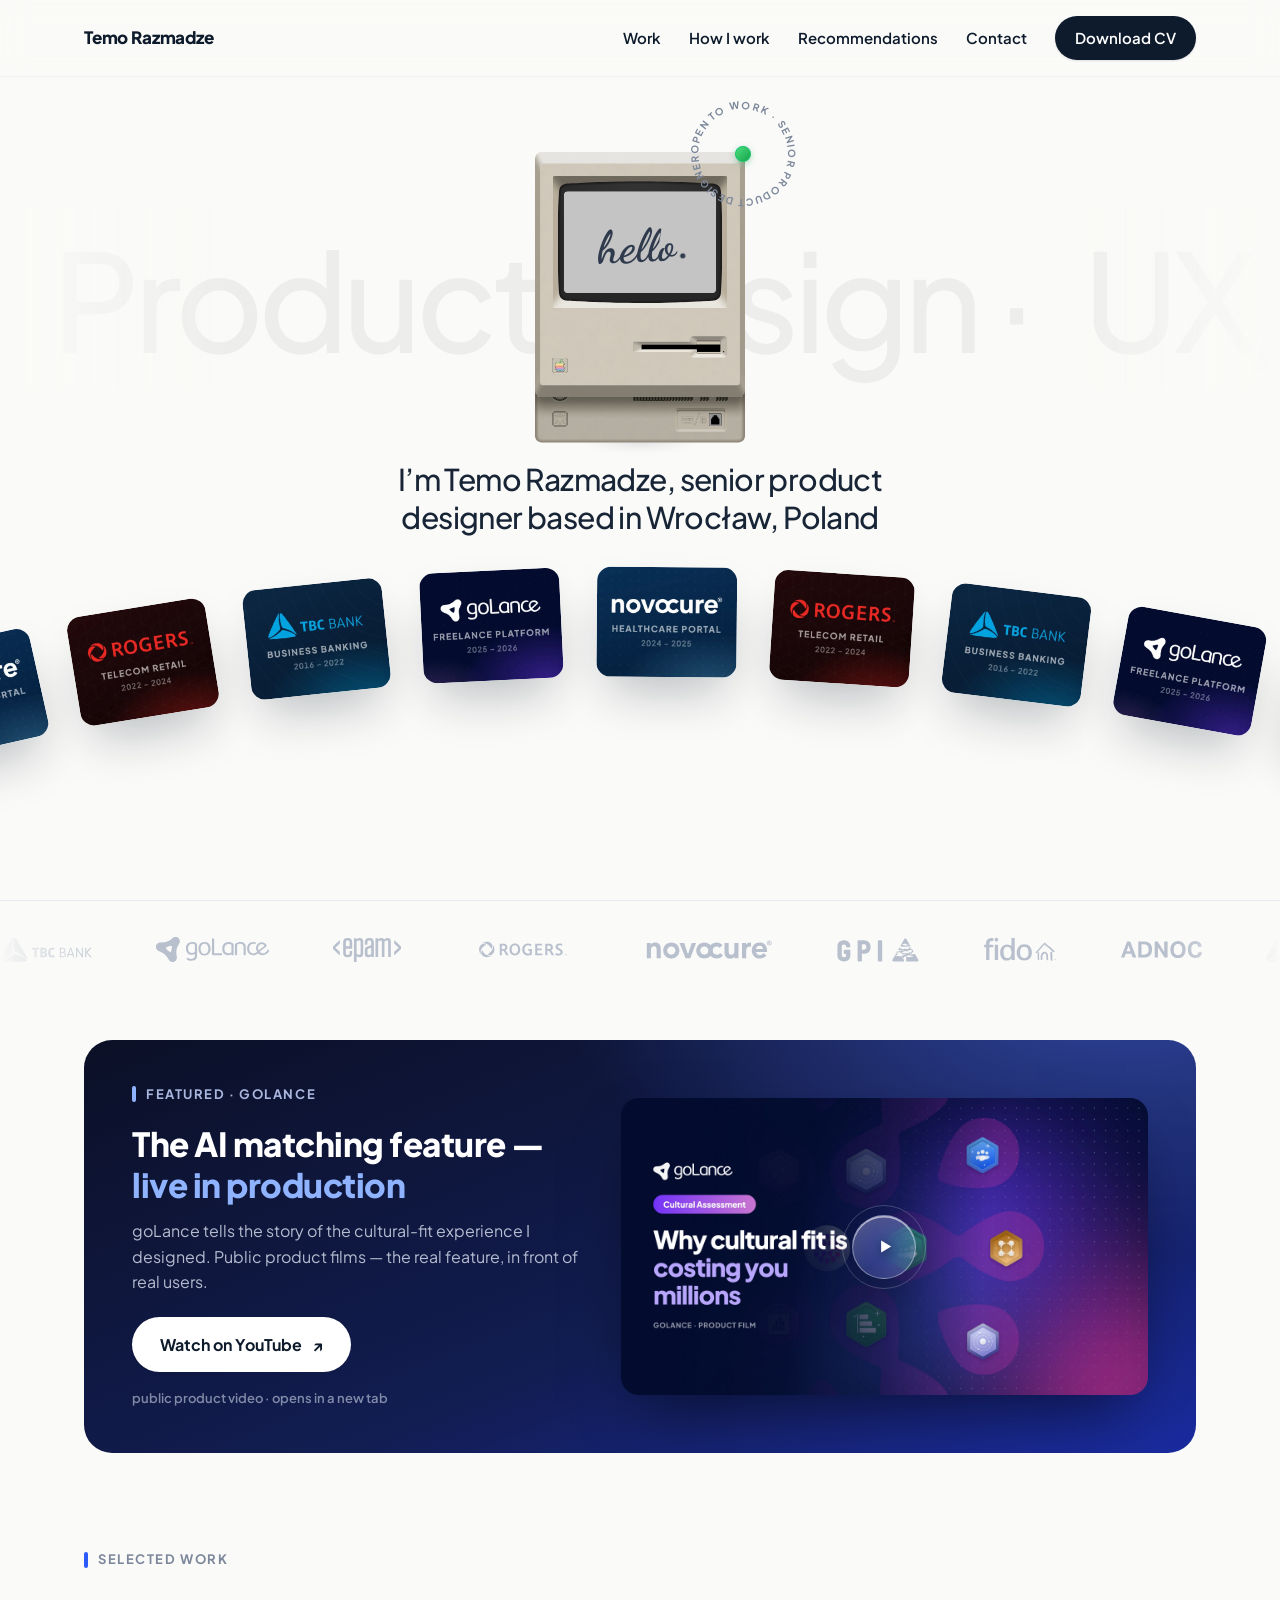
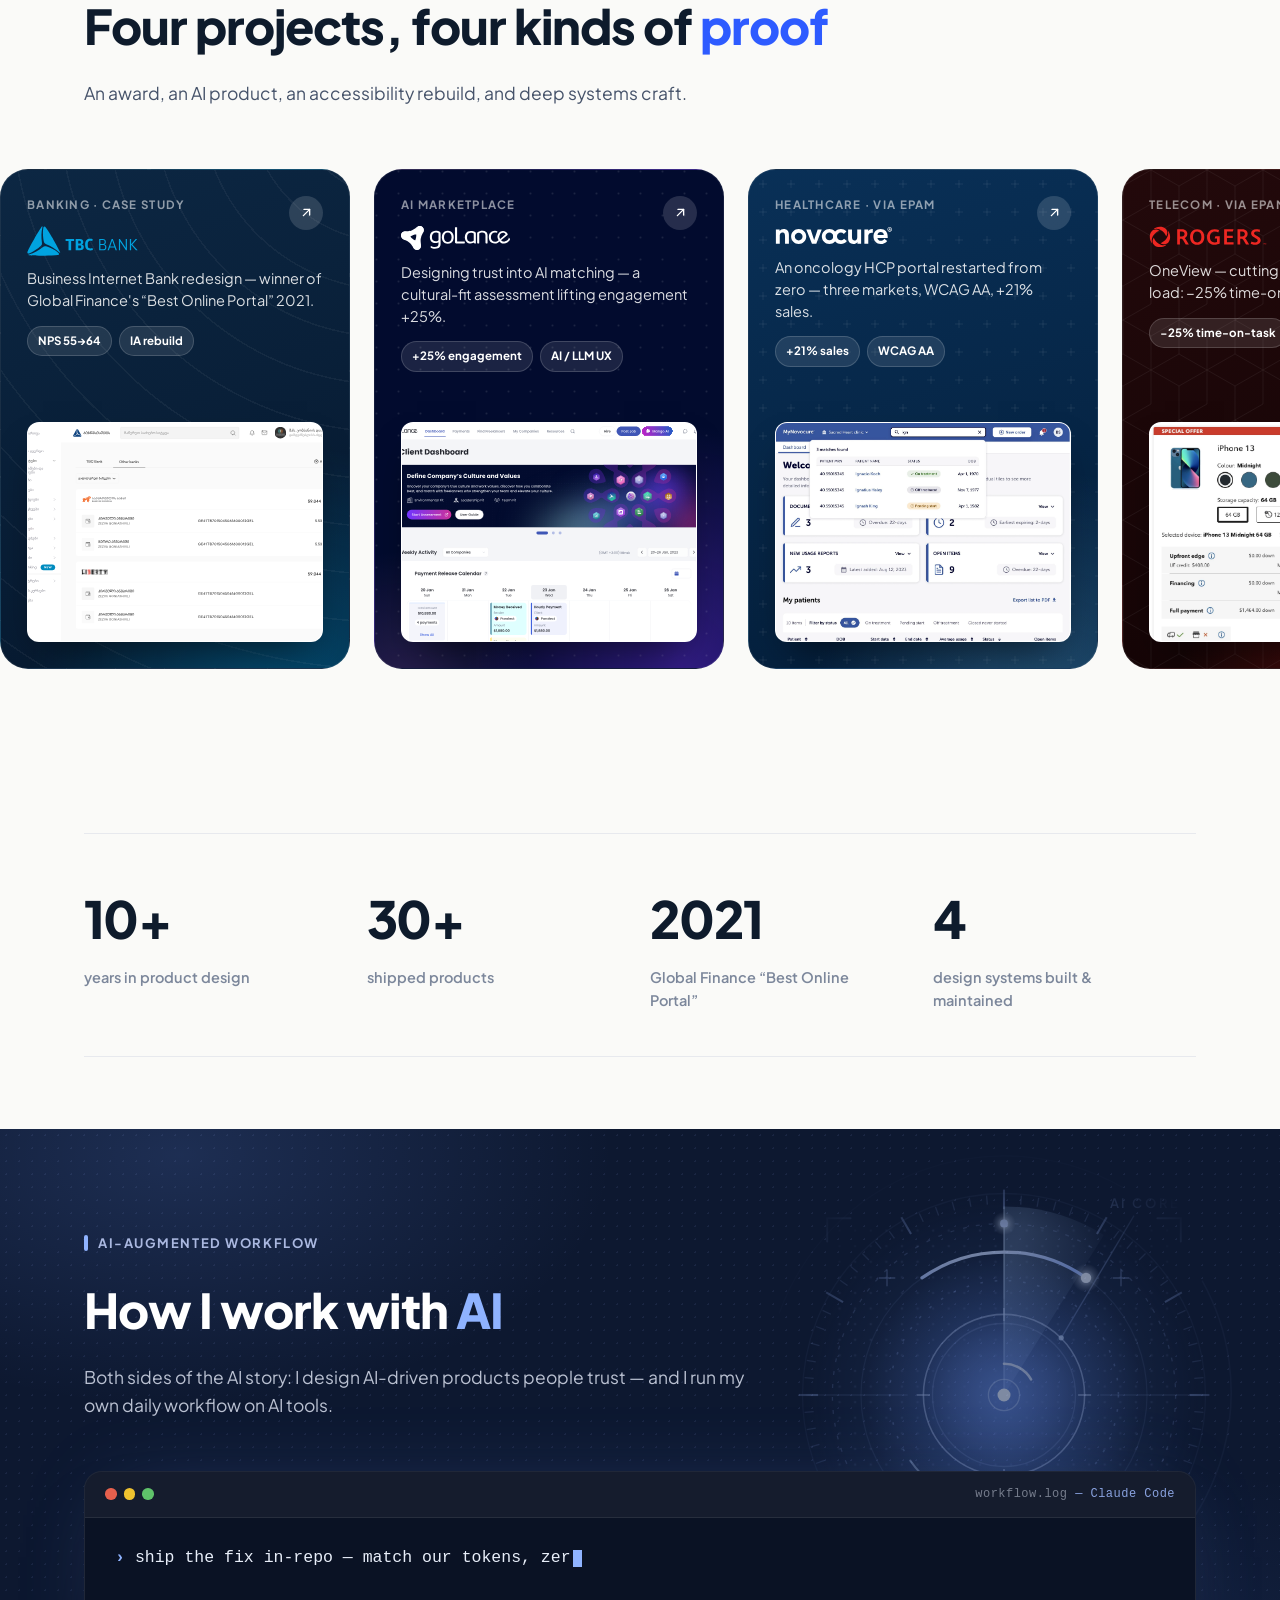
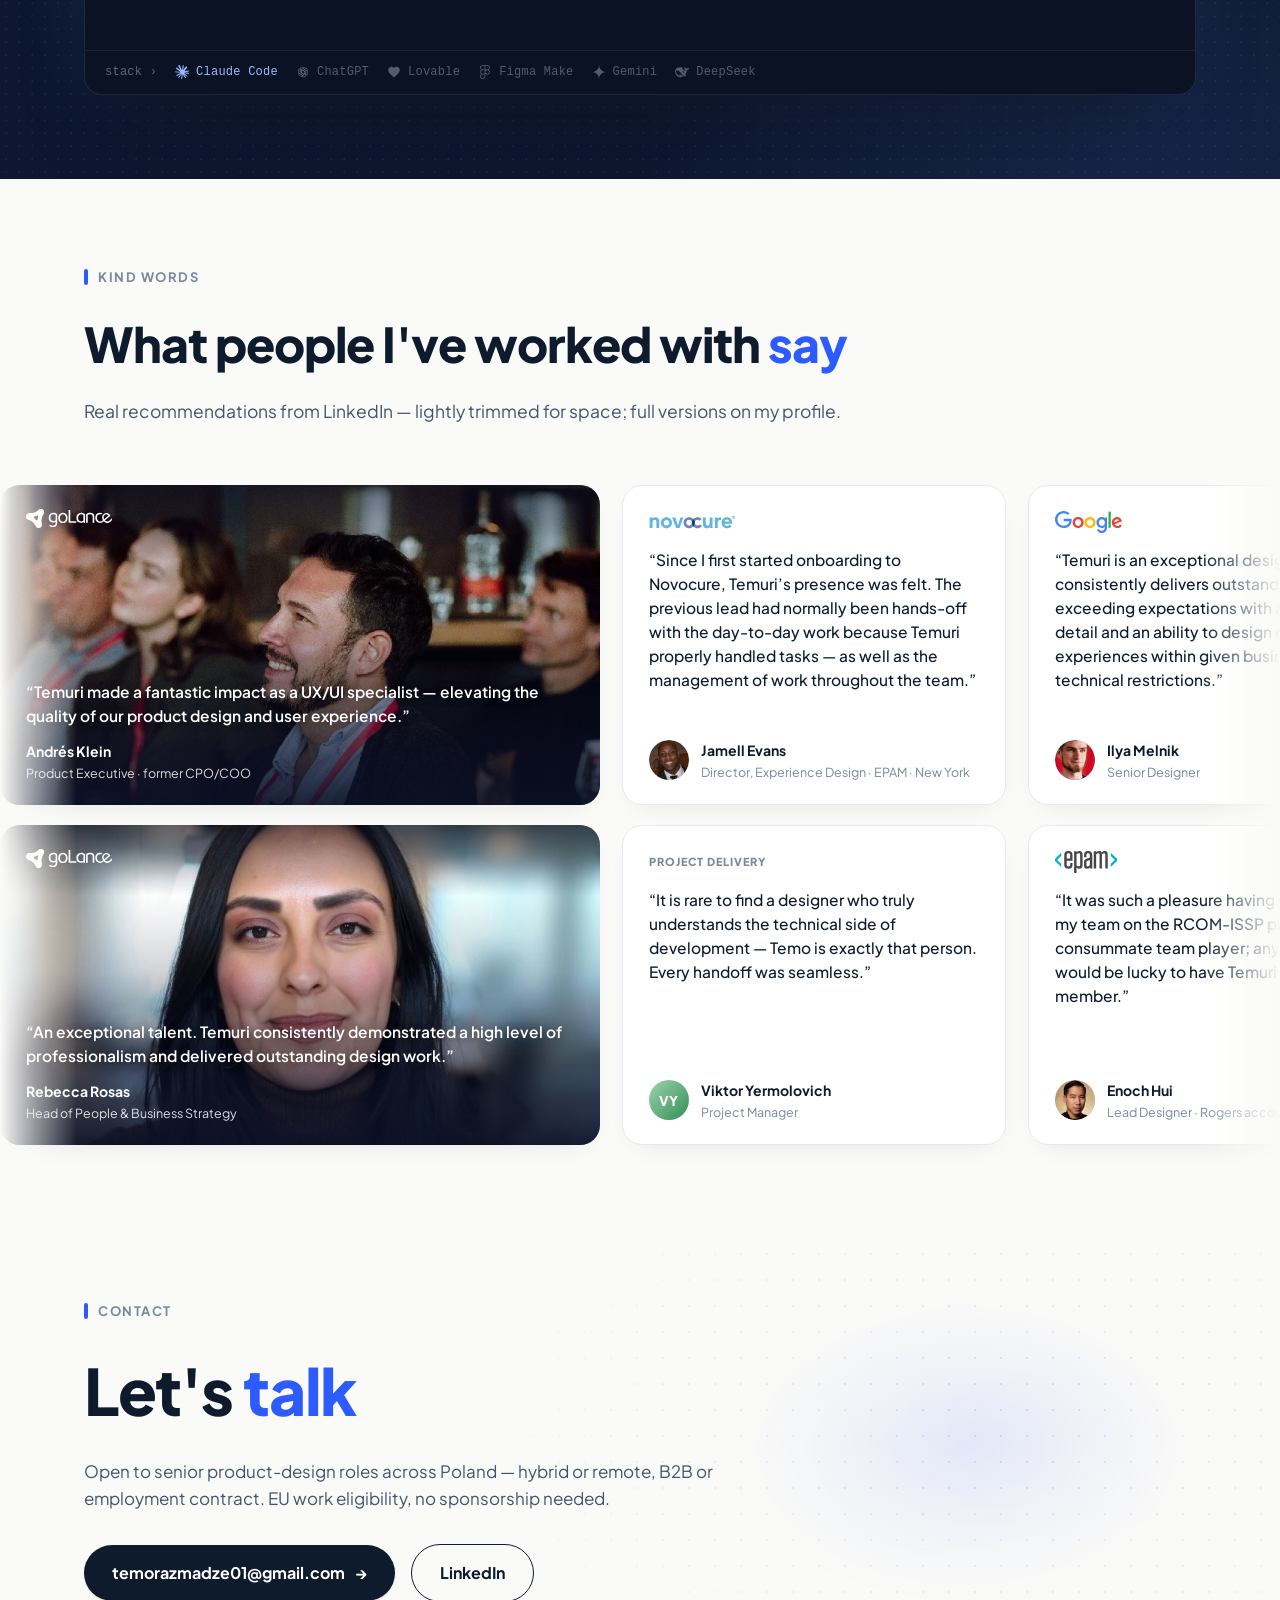
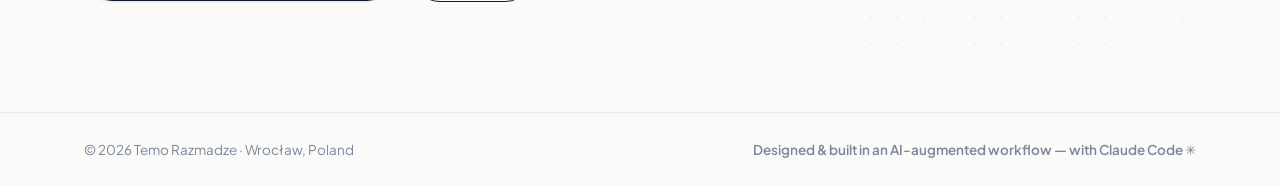
==== commit d1a7cf19: "Per-case og cards, and canonical to the host that actually serves All five pages shared one og-image" ====
--- a/index.html
+++ b/index.html
@@ -5,15 +5,15 @@
 <meta name="viewport" content="width=device-width, initial-scale=1.0">
 <title>Temo Razmadze — Senior Product Designer</title>
 <meta name="description" content="Senior Product Designer with 10+ years across fintech, healthcare and AI. Global Finance award winner. Based in Wrocław, Poland.">
-<link rel="canonical" href="https://temorazmadze.com/">
+<link rel="canonical" href="https://www.temorazmadze.com/">
 
 <!-- Open Graph / social share preview -->
 <meta property="og:type" content="website">
 <meta property="og:site_name" content="Temo Razmadze">
 <meta property="og:title" content="Temo Razmadze — Senior Product Designer">
 <meta property="og:description" content="10+ years across fintech, healthcare and AI. Global Finance “Best Online Portal” 2021 winner. Open to senior product-design roles in Poland / EU.">
-<meta property="og:url" content="https://temorazmadze.com/">
-<meta property="og:image" content="https://temorazmadze.com/assets/og-image.png?v=2">
+<meta property="og:url" content="https://www.temorazmadze.com/">
+<meta property="og:image" content="https://www.temorazmadze.com/assets/og-image.png?v=2">
 <meta property="og:image:type" content="image/png">
 <meta property="og:image:width" content="1200">
 <meta property="og:image:height" content="630">
@@ -21,7 +21,7 @@
 <meta name="twitter:card" content="summary_large_image">
 <meta name="twitter:title" content="Temo Razmadze — Senior Product Designer">
 <meta name="twitter:description" content="10+ years across fintech, healthcare and AI. Global Finance “Best Online Portal” 2021 winner. Open to senior product-design roles in Poland / EU.">
-<meta name="twitter:image" content="https://temorazmadze.com/assets/og-image.png?v=2">
+<meta name="twitter:image" content="https://www.temorazmadze.com/assets/og-image.png?v=2">
 
 <link rel="preconnect" href="https://fonts.googleapis.com">
 <link rel="preconnect" href="https://fonts.gstatic.com" crossorigin>
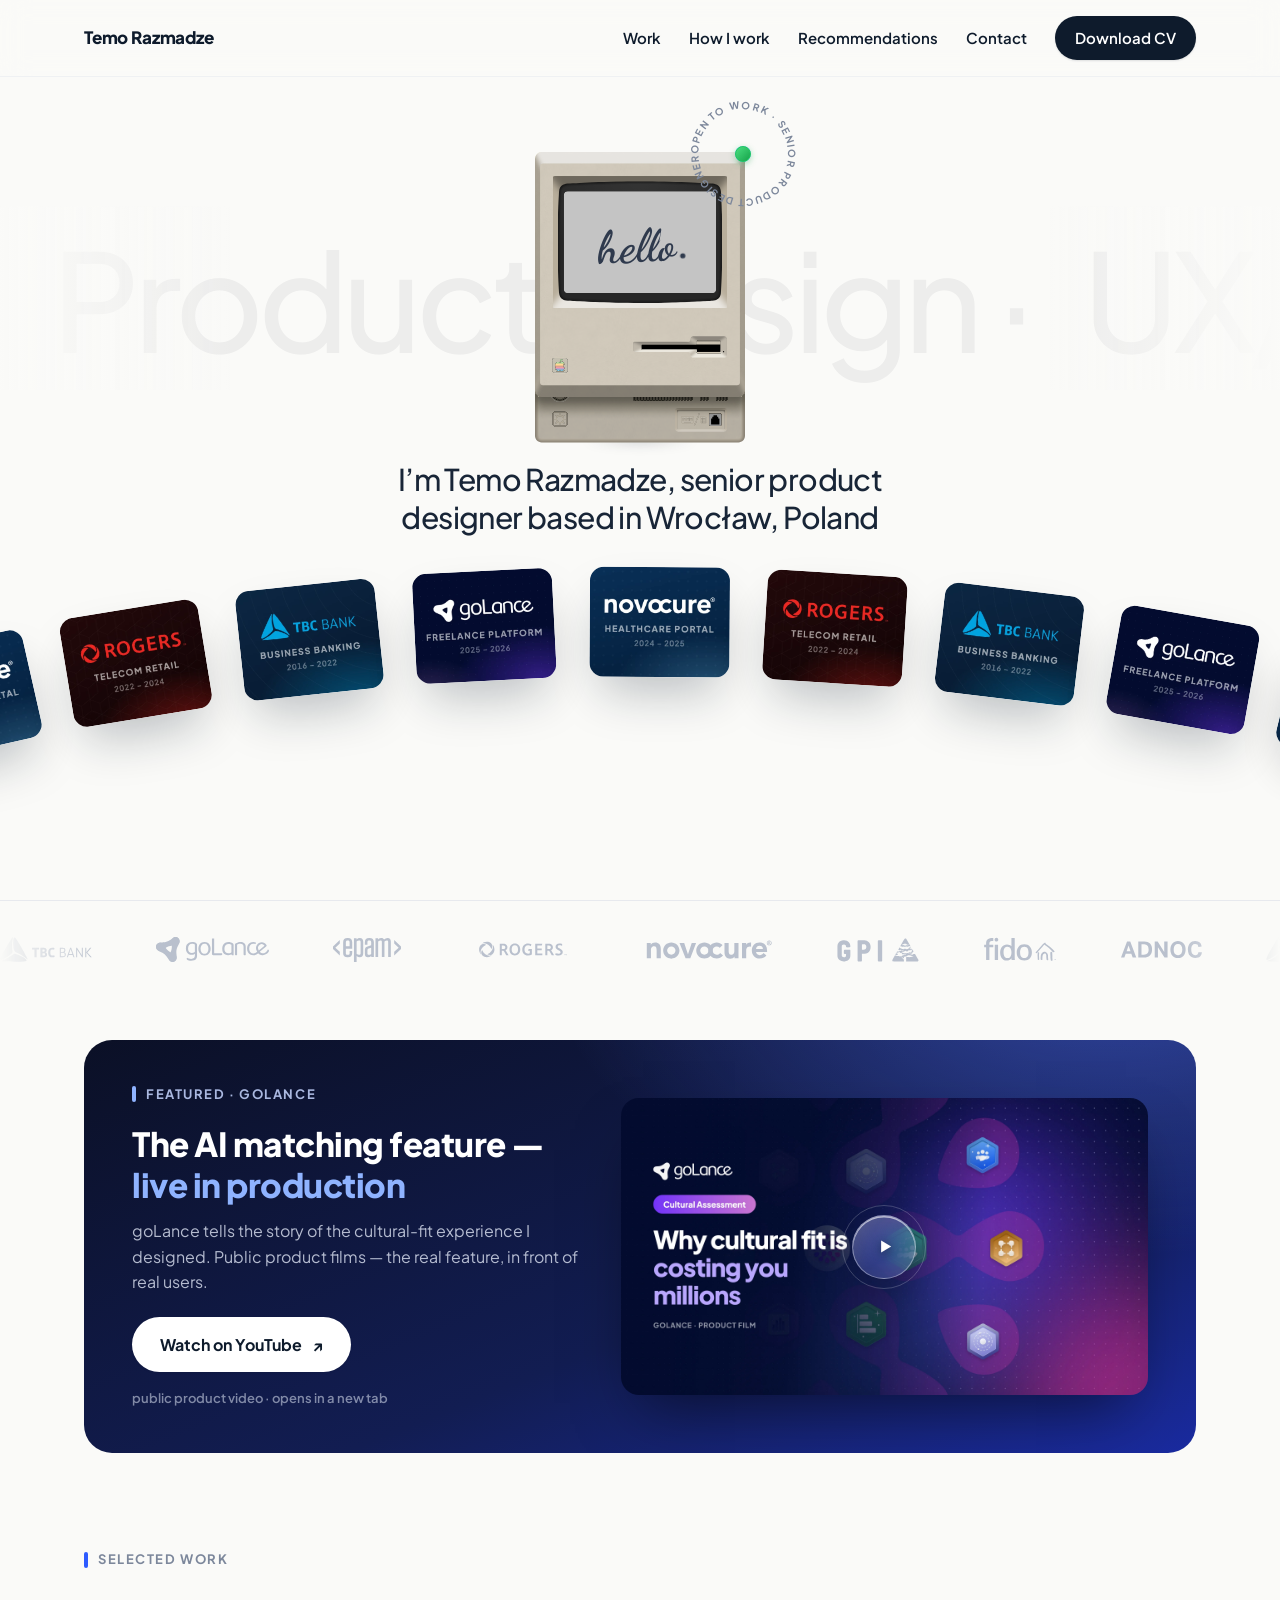
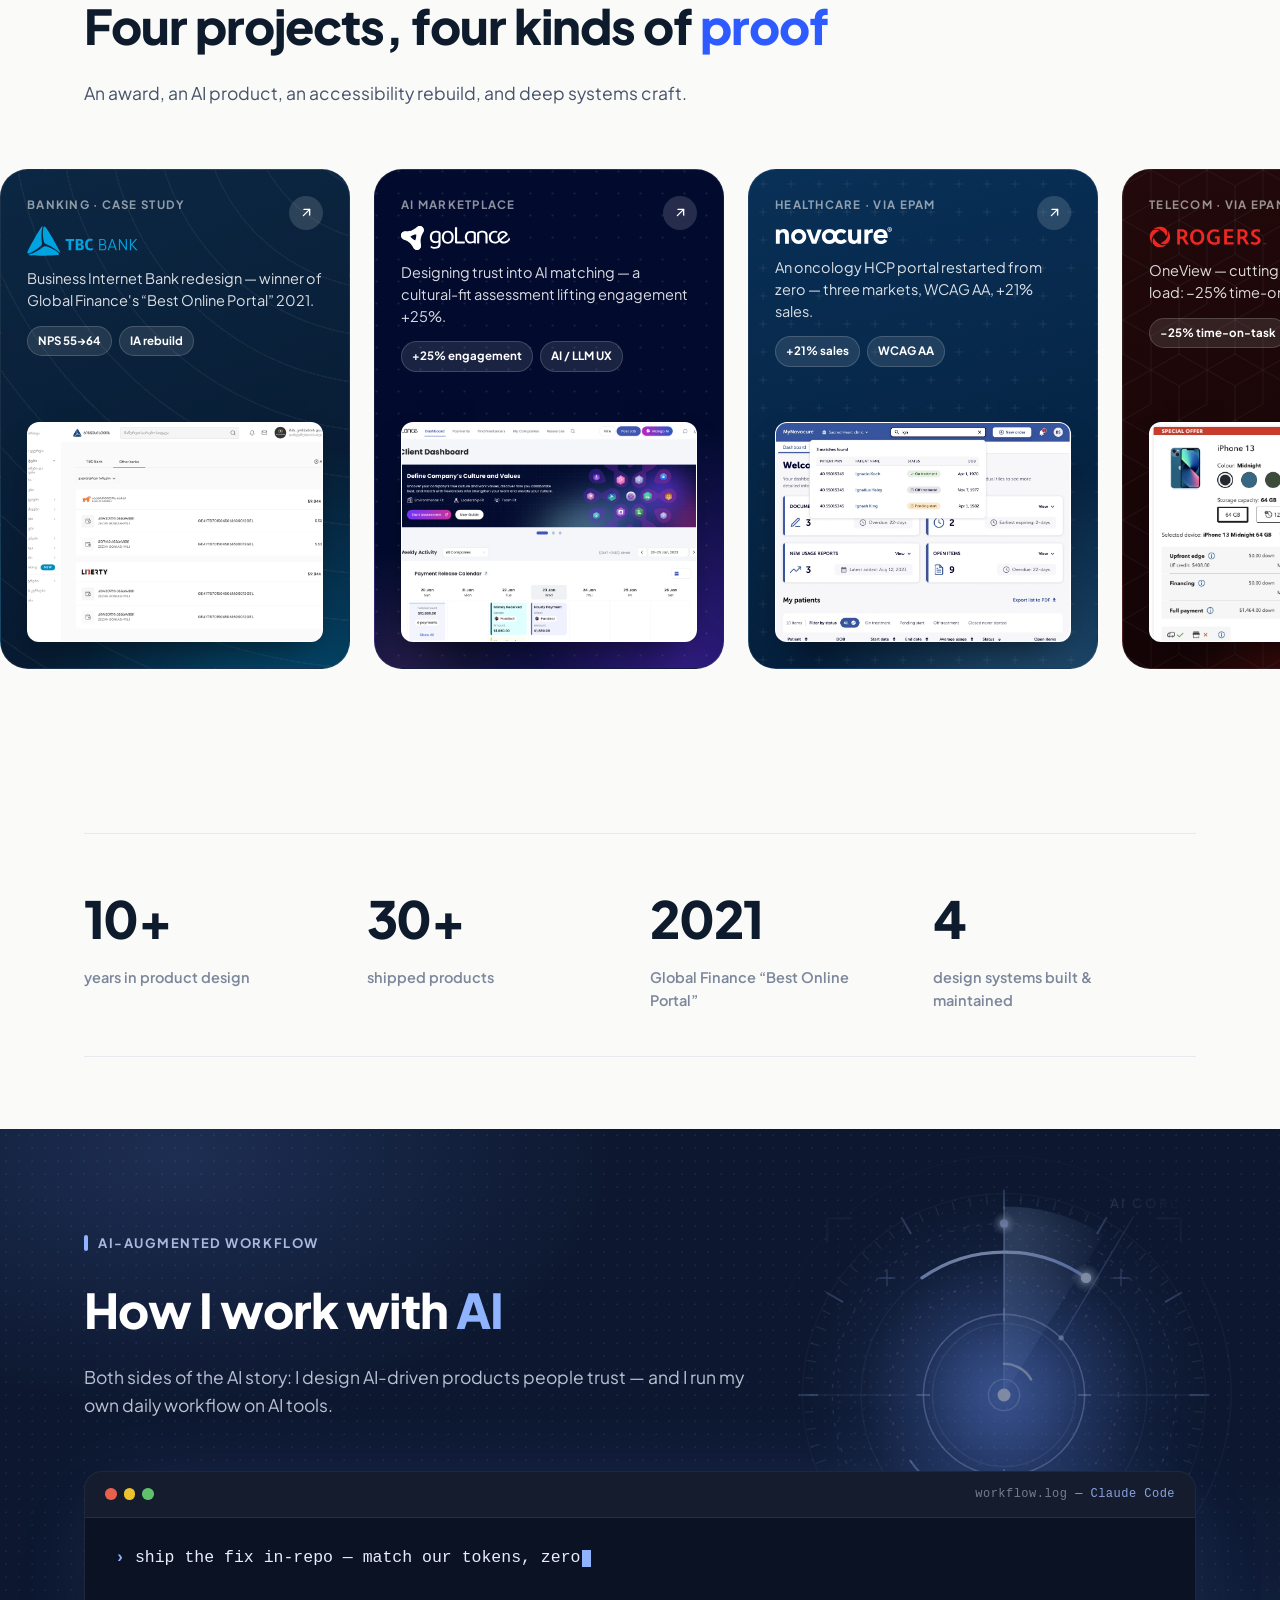
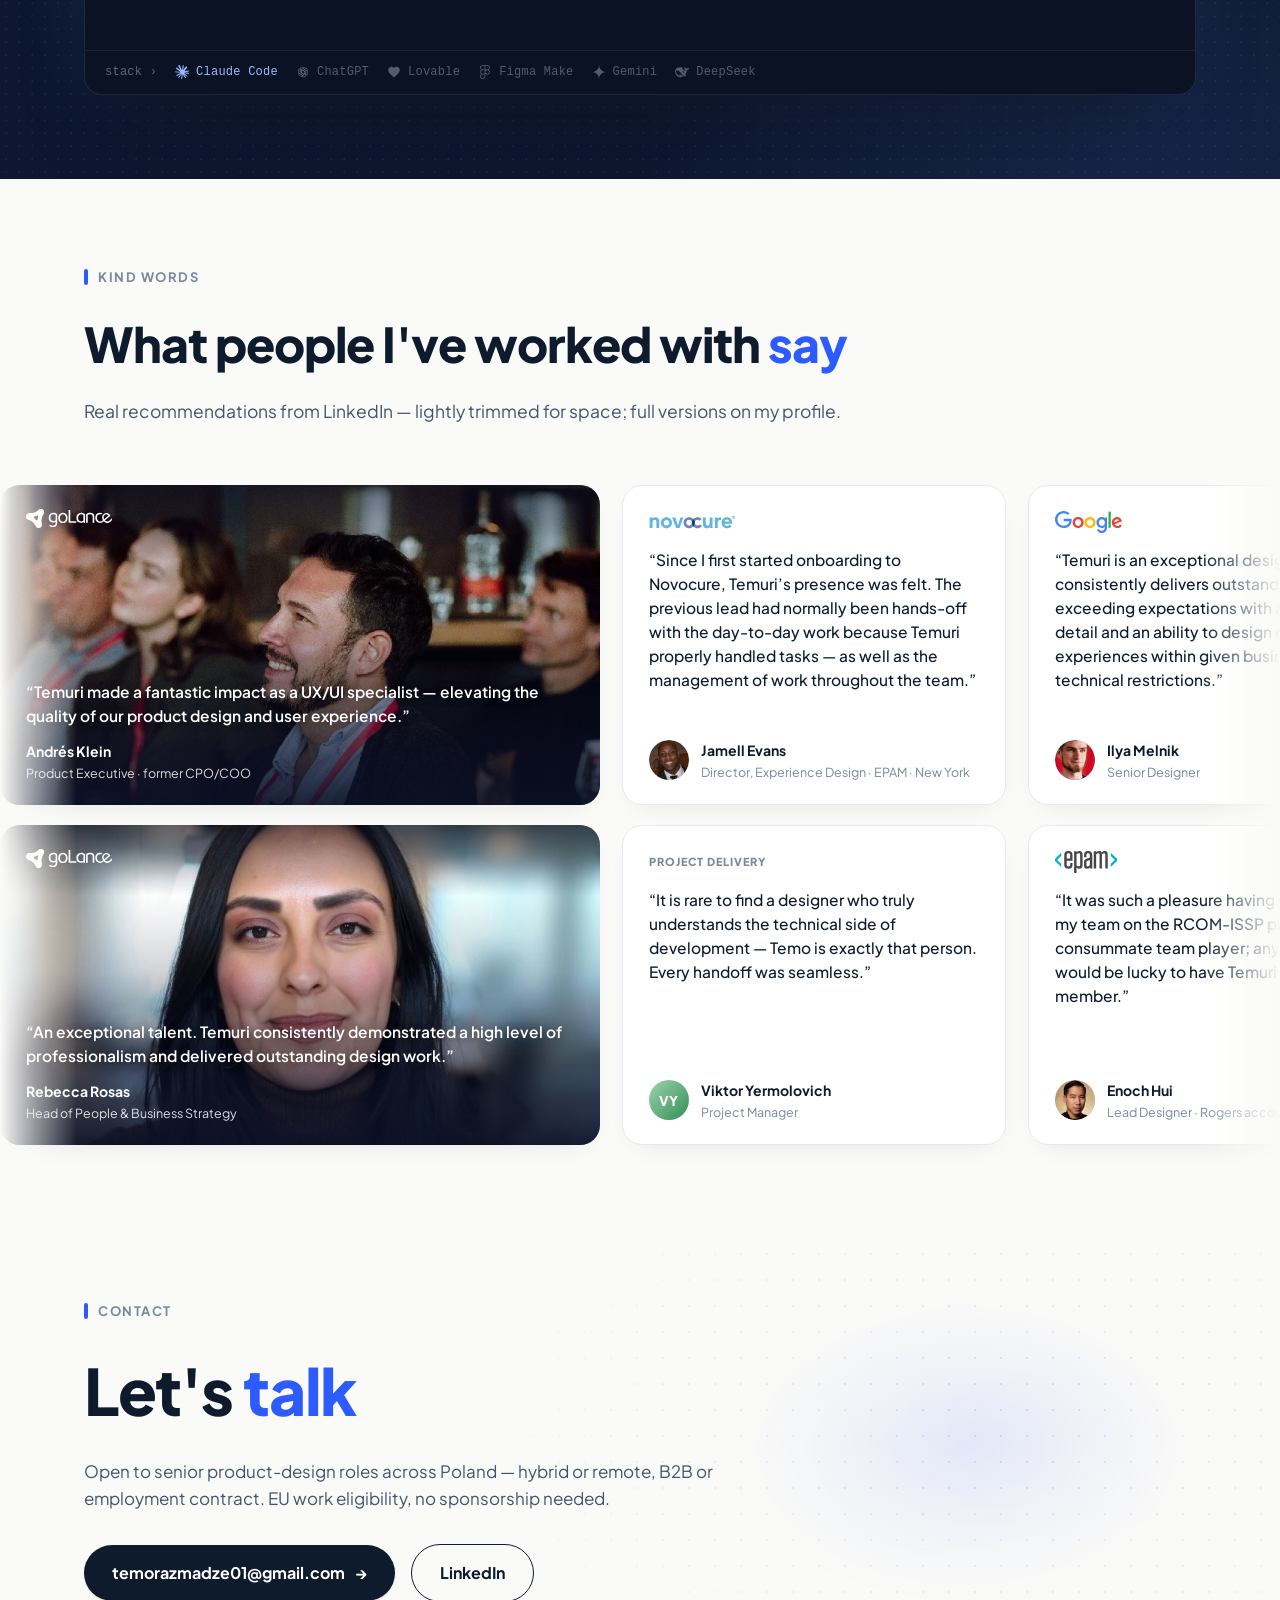
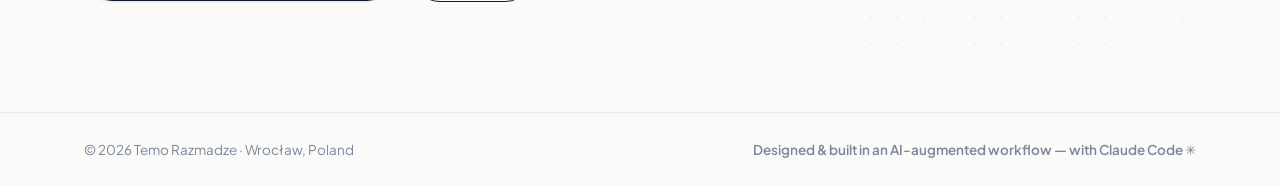
==== commit ca5aa104: "Serve the case screenshots as WebP, keep the vector for zoom The seven Figma exports were text-conve" ====
--- a/index.html
+++ b/index.html
@@ -525,7 +525,7 @@
               <ul class="pcard-chips"><li>NPS 55→64</li><li>IA rebuild</li></ul>
             </div>
             <figure class="pcard-figure">
-              <span class="pcard-screen"><img src="assets/tbc-cover.svg" alt="TBC Business Internet Bank — the redesigned linked-accounts screen." loading="lazy"></span>
+              <span class="pcard-screen"><img src="assets/tbc-cover.webp" alt="TBC Business Internet Bank — the redesigned linked-accounts screen." loading="lazy"></span>
             </figure>
           </a>
 
@@ -538,7 +538,7 @@
               <ul class="pcard-chips"><li>+25% engagement</li><li>AI / LLM UX</li></ul>
             </div>
             <figure class="pcard-figure">
-              <span class="pcard-screen"><img src="assets/gl-cover.svg" alt="goLance client dashboard, showing the panel that invites a company to define its culture and values" loading="lazy"></span>
+              <span class="pcard-screen"><img src="assets/gl-cover.webp" alt="goLance client dashboard, showing the panel that invites a company to define its culture and values" loading="lazy"></span>
             </figure>
           </a>
 
@@ -578,7 +578,7 @@
               <ul class="pcard-chips"><li>NPS 55→64</li><li>IA rebuild</li></ul>
             </div>
             <figure class="pcard-figure">
-              <span class="pcard-screen"><img src="assets/tbc-cover.svg" alt="" loading="lazy"></span>
+              <span class="pcard-screen"><img src="assets/tbc-cover.webp" alt="" loading="lazy"></span>
             </figure>
           </a>
 
@@ -591,7 +591,7 @@
               <ul class="pcard-chips"><li>+25% engagement</li><li>AI / LLM UX</li></ul>
             </div>
             <figure class="pcard-figure">
-              <span class="pcard-screen"><img src="assets/gl-cover.svg" alt="" loading="lazy"></span>
+              <span class="pcard-screen"><img src="assets/gl-cover.webp" alt="" loading="lazy"></span>
             </figure>
           </a>
 
--- a/styles.css
+++ b/styles.css
@@ -478,17 +478,21 @@
 .pcard-go svg { width: 15px; height: 15px; }
 
 @media (max-width: 880px) {
-  /* 456, not 432: Rogers' description wraps ~2 lines longer than the others at
-     276px, so .pcard-top runs 232px and the 176px screen no longer cleared the
-     card's floor — it overflowed by 20px and got clipped by .pcard's own
-     overflow:hidden. 452 is the exact minimum; 456 keeps ~20px between the
-     chips and the screen. Sized from the LONGEST card, not a sampled one. */
-  .pcard { width: 276px; height: 456px; margin-right: 16px; }
+  .pcard { width: 276px; height: 432px; margin-right: 16px; }
   .pcard-logo img { height: 23px; }
   .pcard.tint-green .pcard-logo img { height: 21px; }
   .pcard.tint-sand  .pcard-logo img { height: 17px; }
   .pcard.tint-rose  .pcard-logo img { height: 19px; }
   .pcard-desc { font-size: 14px; }
+  /* CHIPS MUST STAY ON ONE ROW HERE. There are only 222px of usable width and
+     the card's fixed height has no room for a second row: at the desktop size
+     Rogers' two chips measured 234px, wrapped, pushed .pcard-top to 232px and
+     drove the screen 20px through the card's floor, where overflow:hidden
+     sliced the bottom off the thumbnail. At 10.5px/8px Rogers clears by 12.6px
+     and goLance — the next tightest, and previously clearing by just 1.7px —
+     by 25.4px. Re-measure this if any chip copy gets longer. */
+  .pcard-chips { gap: 6px; }
+  .pcard-chips li { font-size: 10.5px; padding: 5px 8px; }
   /* inset stays --pcard-pad here too: .pcard-top keeps its 26px at this
      breakpoint, so the screen has to hold the same line to stay aligned. */
   .pcard-screen { height: 176px; }
